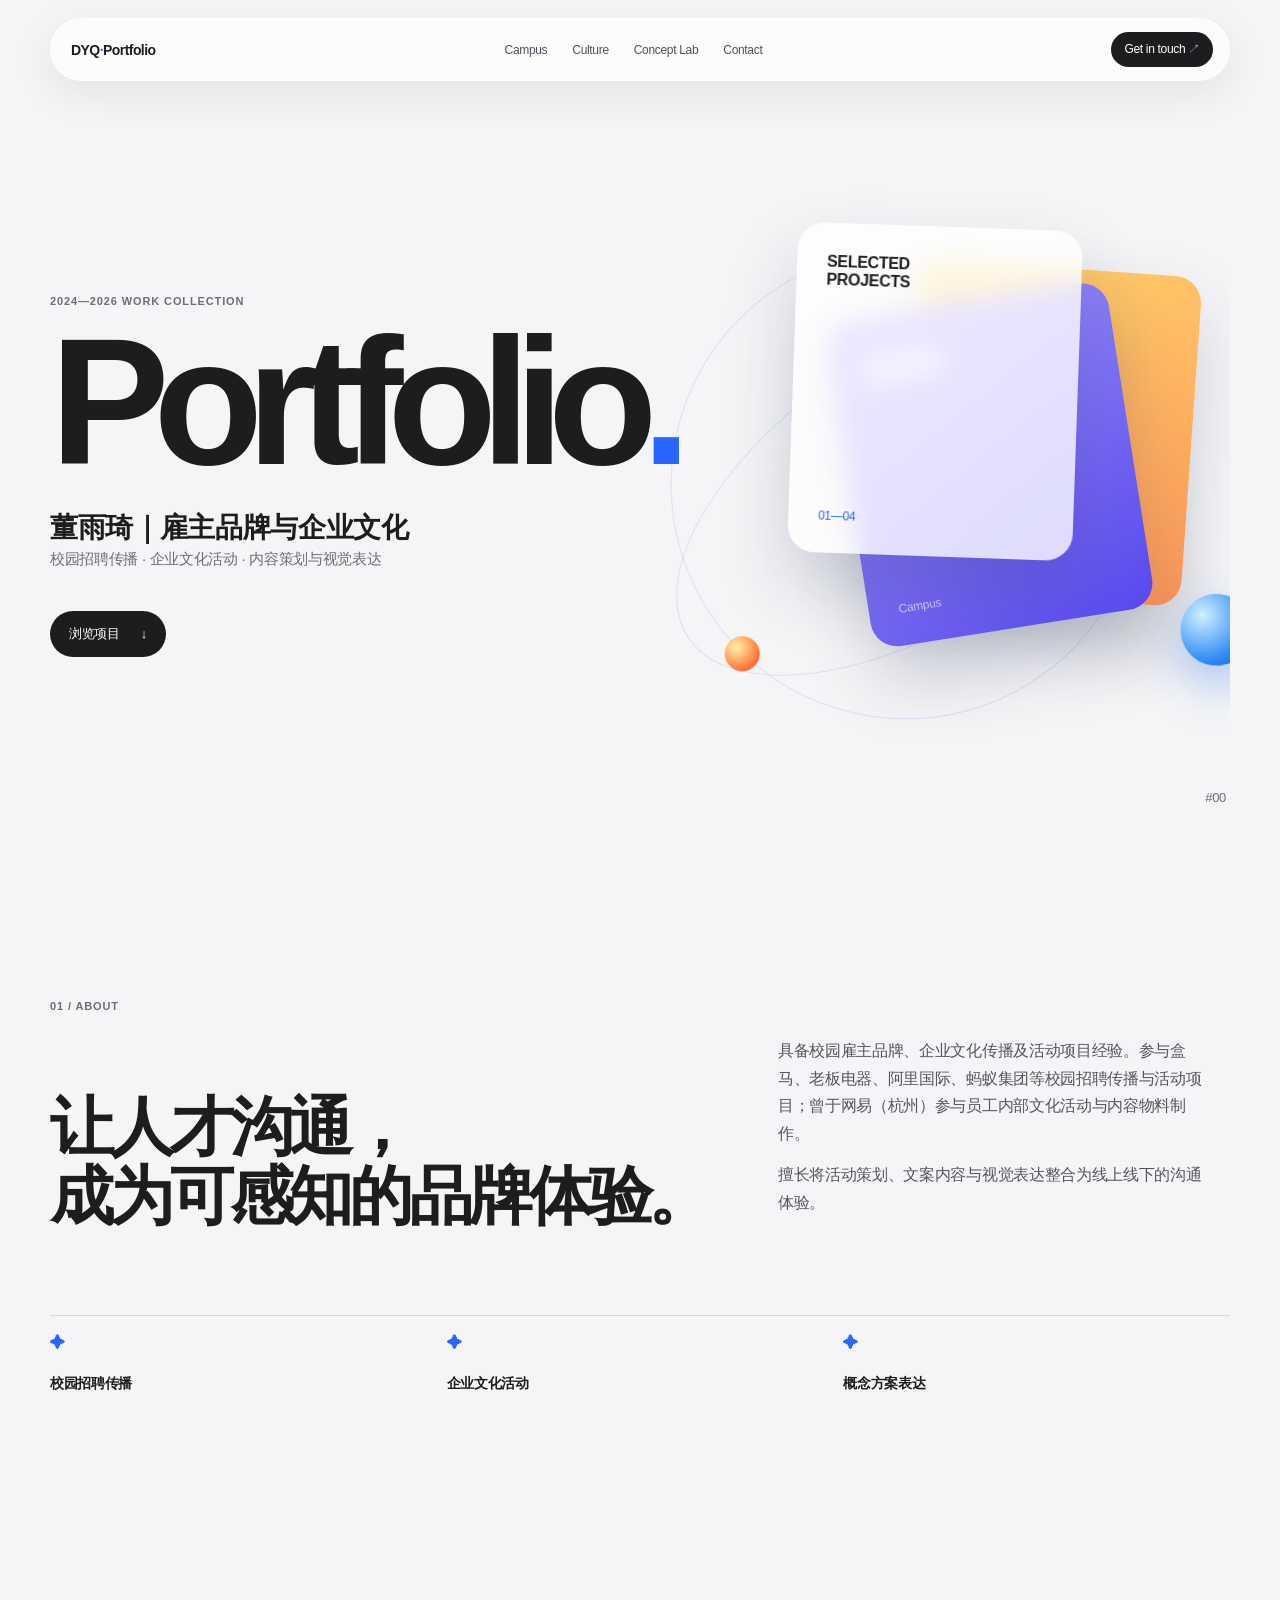
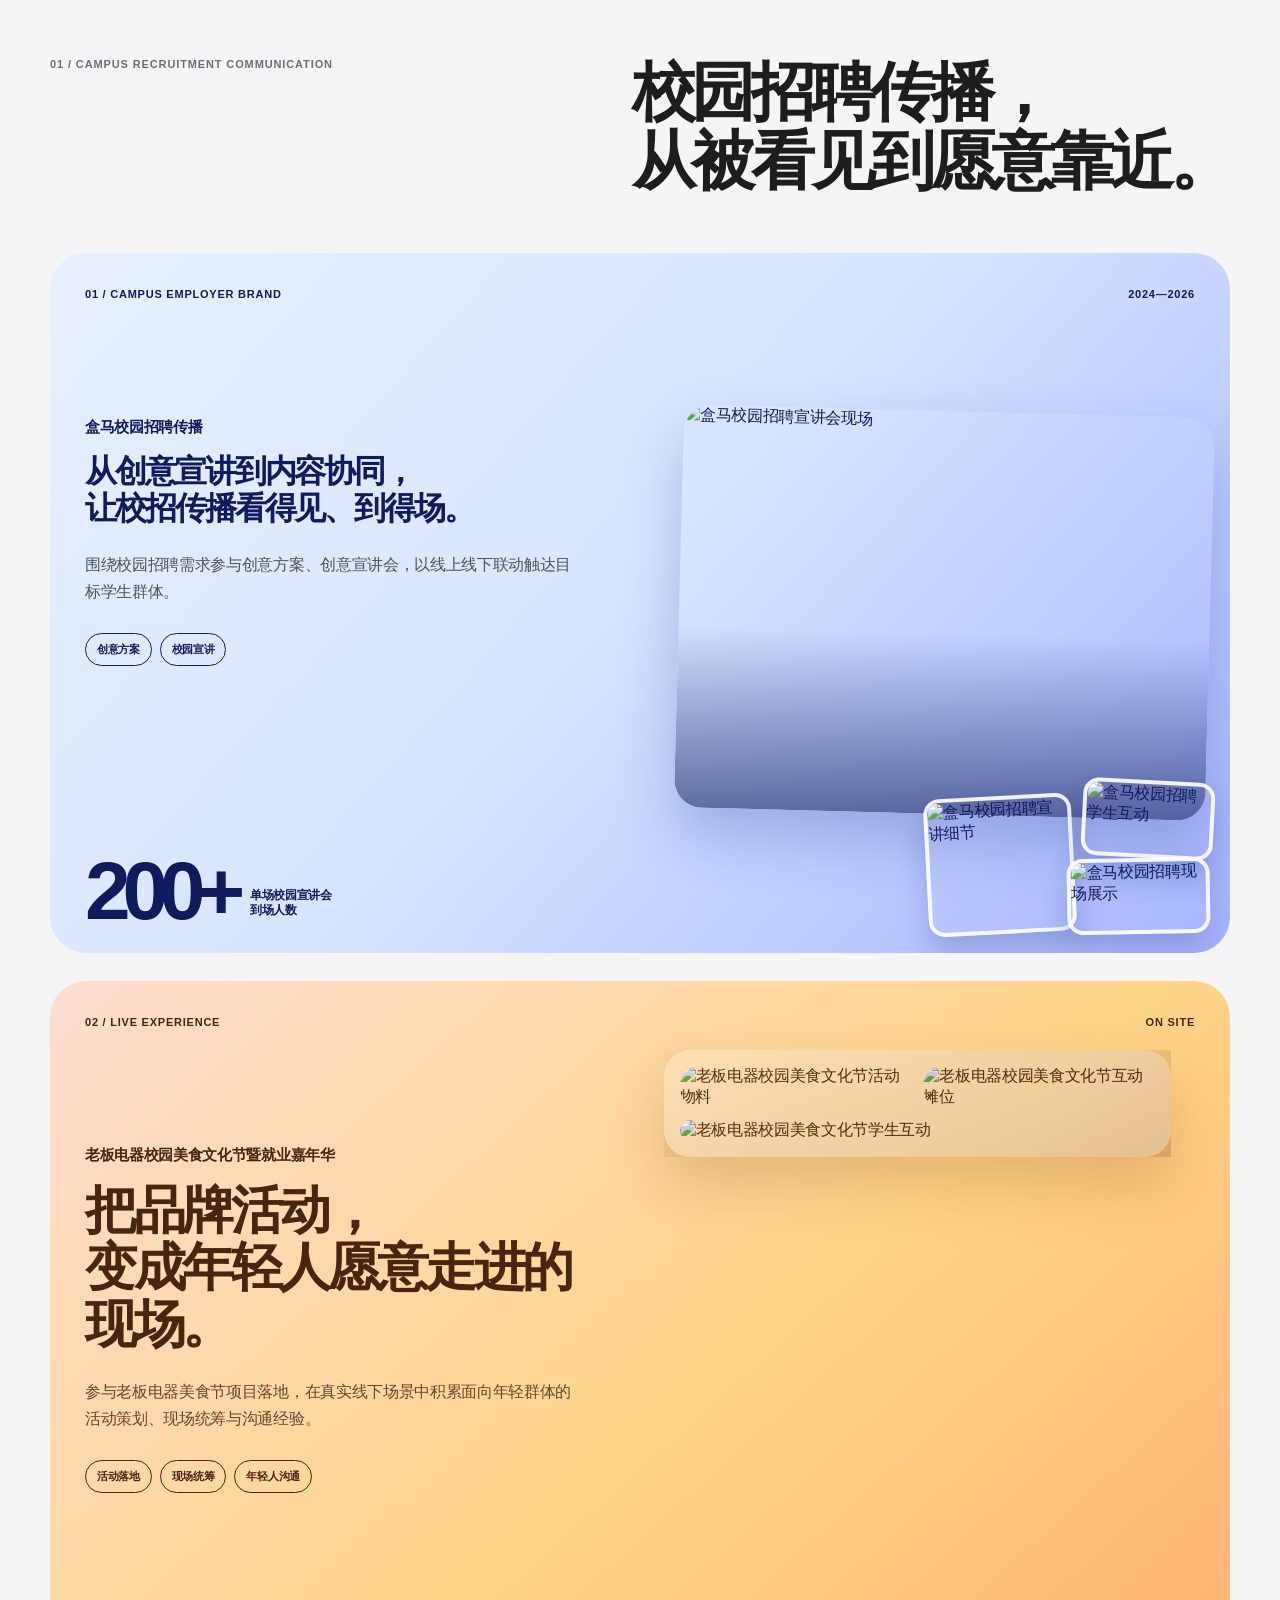
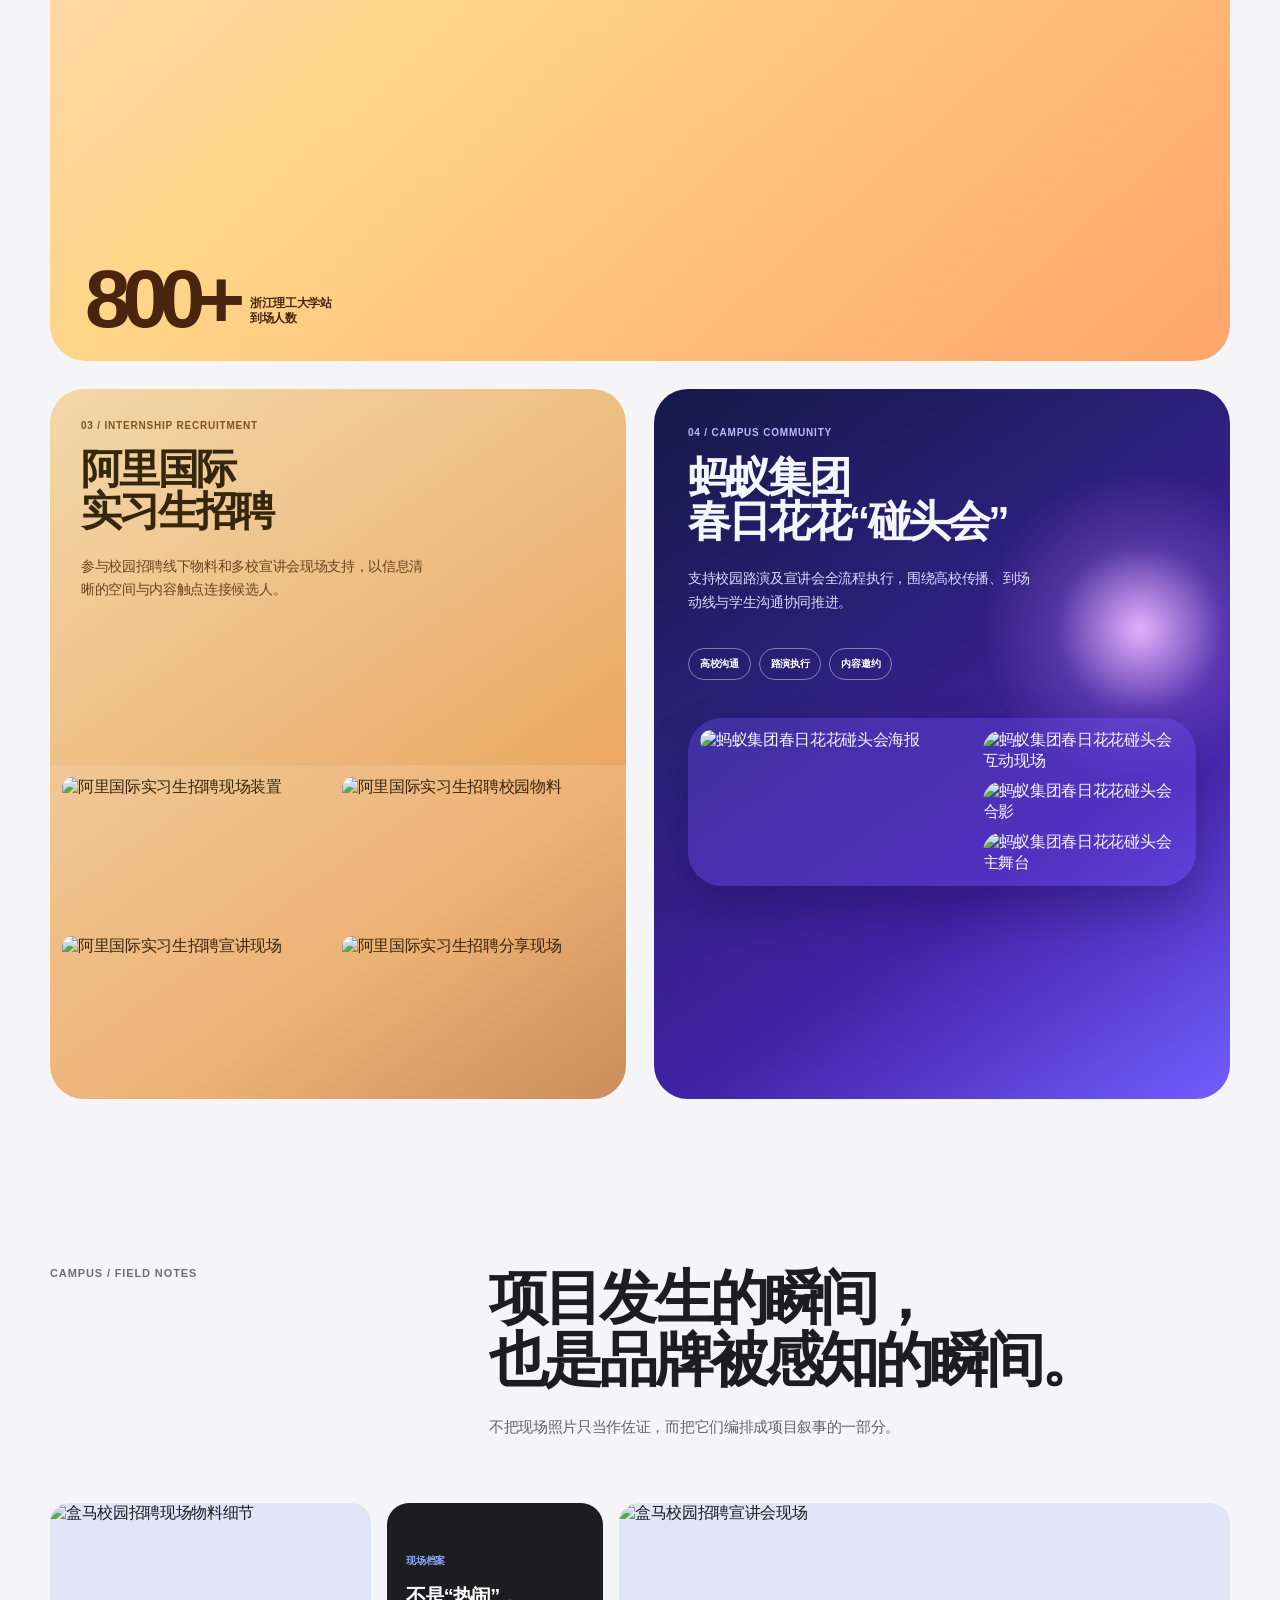
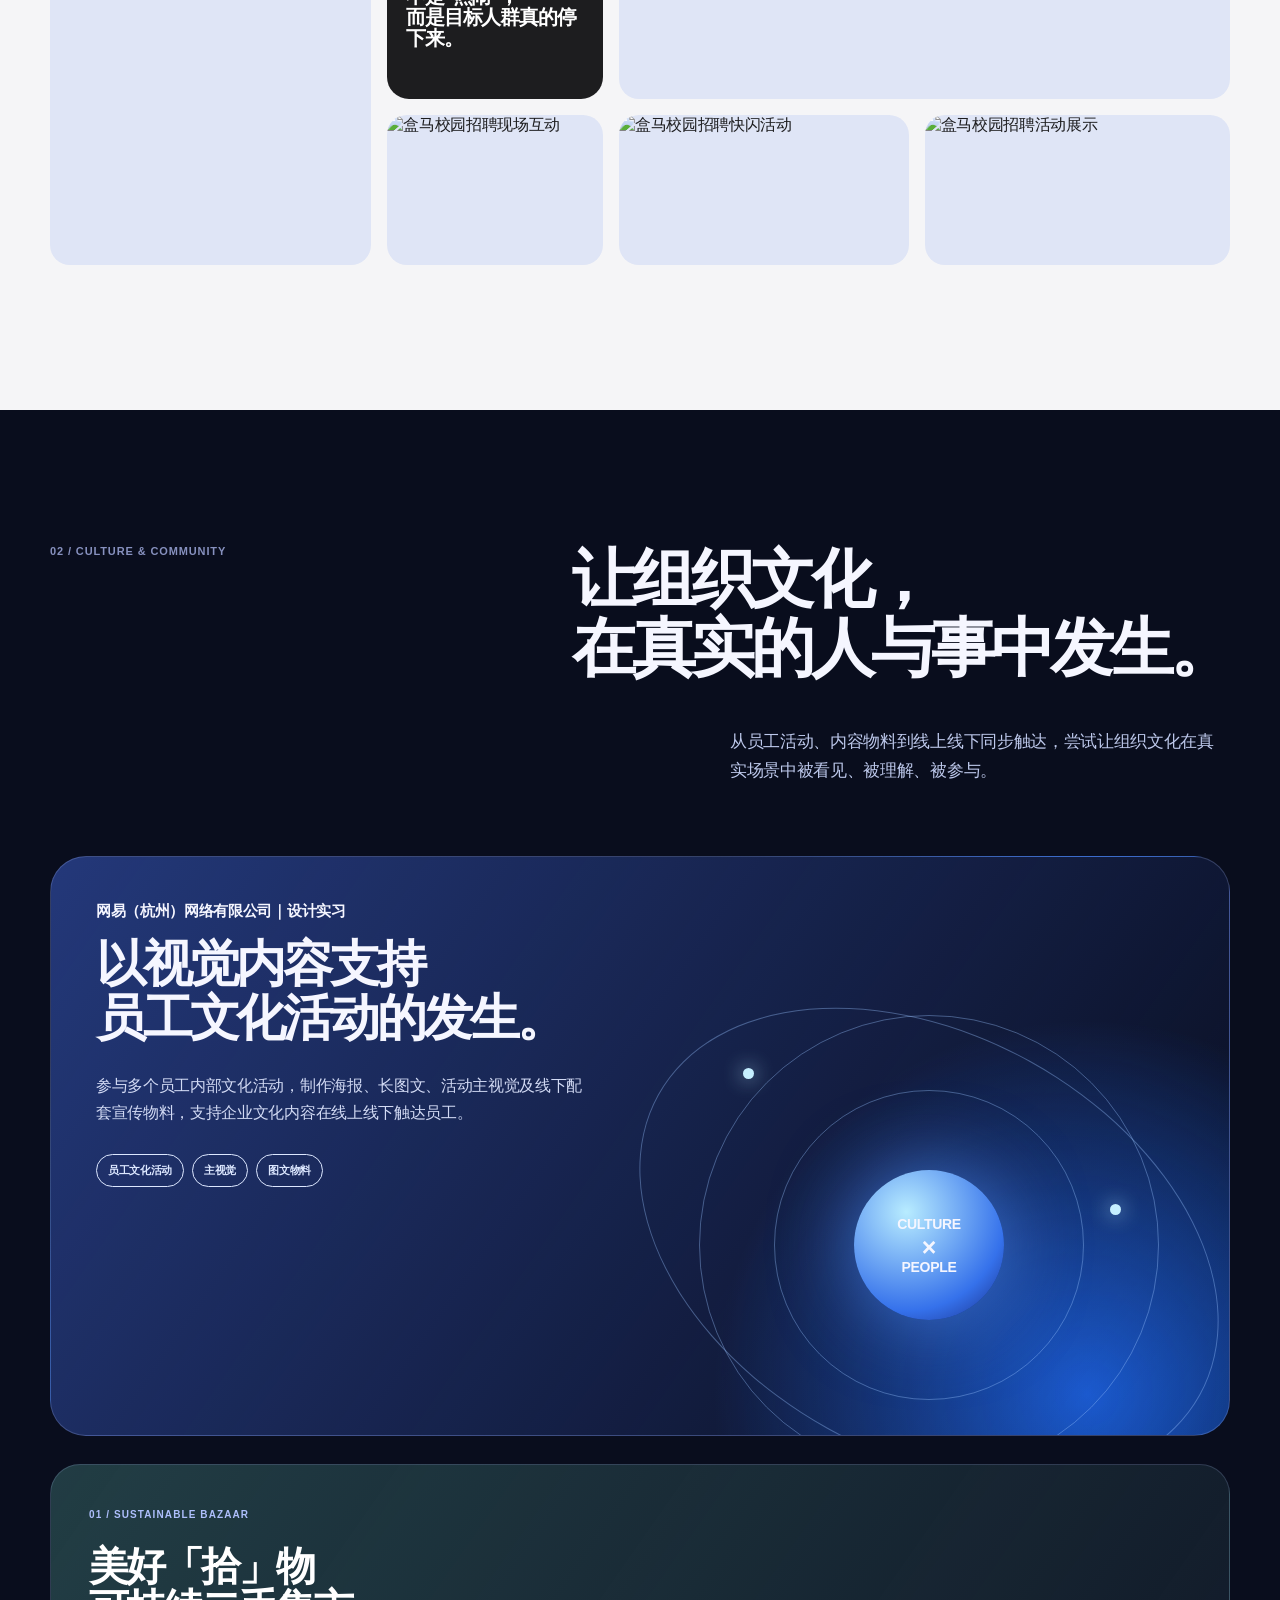
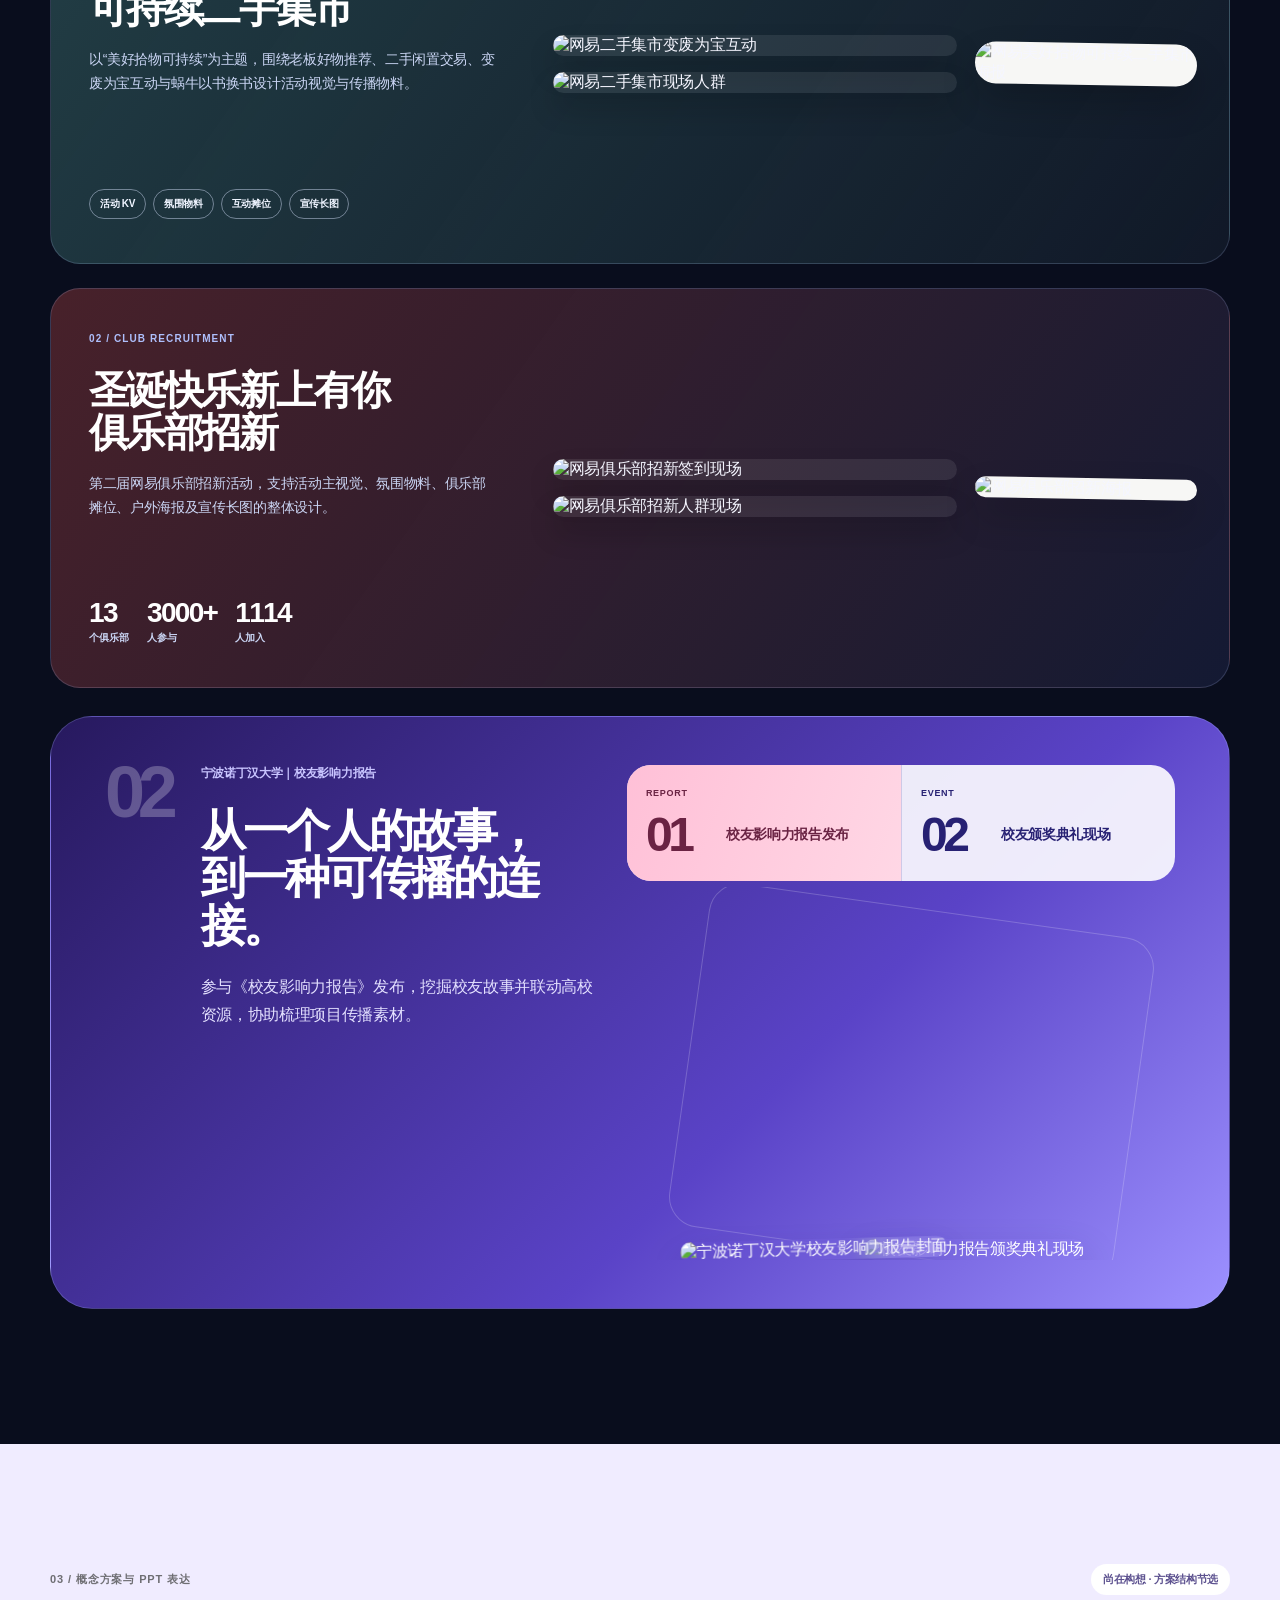
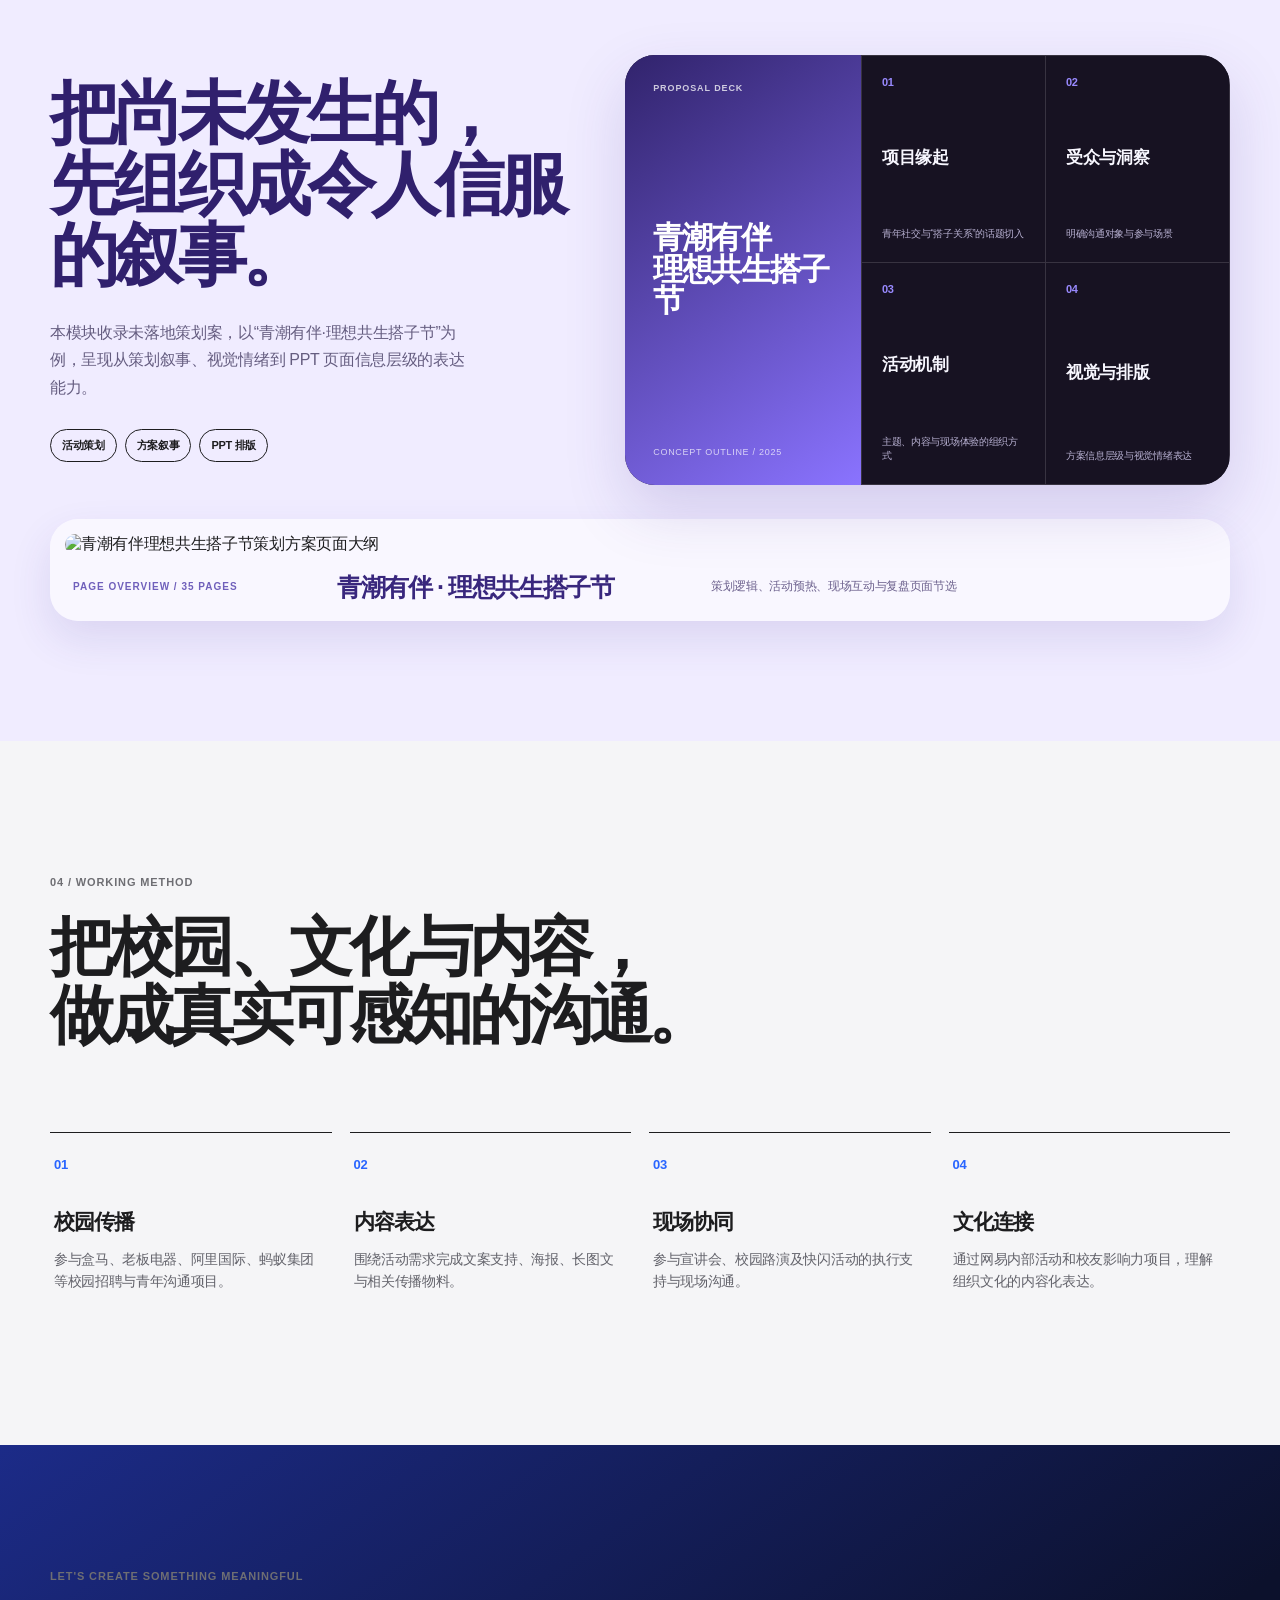
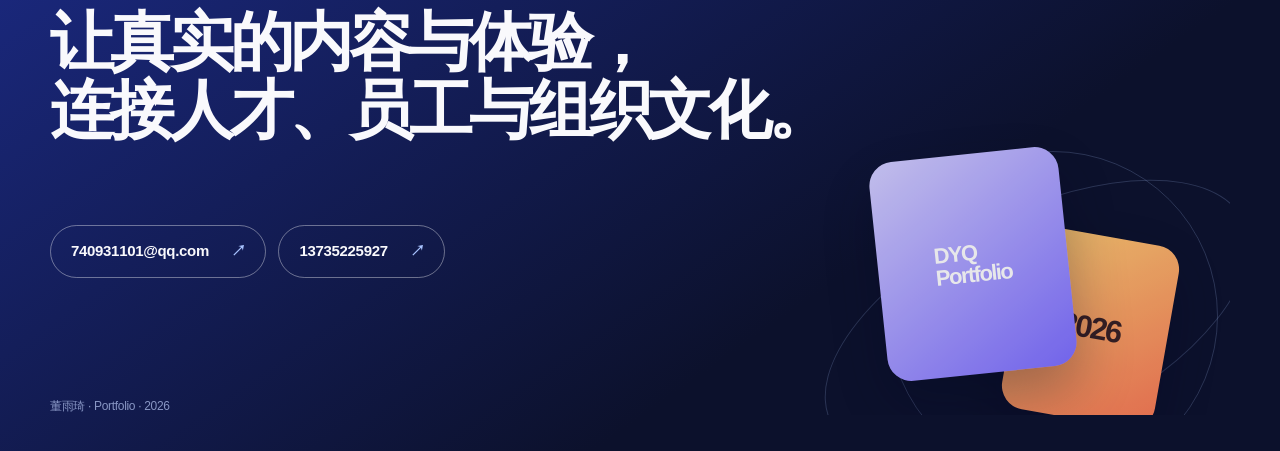
==== index.html @ 5f5255d8 "Add files via upload" ====
<!doctype html>
<html lang="zh-CN">
  <head>
    <meta charset="UTF-8" />
    <meta name="viewport" content="width=device-width, initial-scale=1.0" />
    <meta name="description" content="董雨琦｜雇主品牌与企业文化作品集" />
    <title>董雨琦｜Portfolio</title>
    <link rel="stylesheet" href="styles.css" />
  </head>
  <body>
    <header class="site-header">
      <a class="brand" href="#top" aria-label="返回首页">DYQ<span>·</span>Portfolio</a>
      <nav aria-label="主导航">
        <a href="#campus">Campus</a>
        <a href="#culture">Culture</a>
        <a href="#concept-lab">Concept Lab</a>
        <a href="#contact">Contact</a>
      </nav>
      <a class="nav-contact" href="#contact">Get in touch <span>↗</span></a>
    </header>

    <main id="top">
      <section class="hero section-shell" aria-labelledby="hero-title">
        <div class="hero-copy">
          <p class="eyebrow">2024—2026 WORK COLLECTION</p>
          <h1 id="hero-title">Portfolio<span class="period">.</span></h1>
          <p class="hero-intro">董雨琦｜雇主品牌与企业文化</p>
          <p class="hero-note">校园招聘传播 · 企业文化活动 · 内容策划与视觉表达</p>
          <a class="pill-link" href="#campus">浏览项目 <span>↓</span></a>
        </div>
        <div class="hero-object" aria-hidden="true">
          <div class="orbit orbit-one"></div>
          <div class="orbit orbit-two"></div>
          <div class="paper-card card-back">
            <span>2024</span>
            <small>Culture</small>
          </div>
          <div class="paper-card card-middle">
            <span>2025</span>
            <small>Campus</small>
          </div>
          <div class="paper-card card-front">
            <b>SELECTED<br />PROJECTS</b>
            <i>01—04</i>
          </div>
          <div class="glass-orb orb-blue"></div>
          <div class="glass-orb orb-orange"></div>
        </div>
        <span class="hero-index">#00</span>
      </section>

      <section class="intro section-shell" id="about" aria-labelledby="intro-title">
        <p class="section-number">01 / ABOUT</p>
        <div class="intro-grid">
          <h2 id="intro-title">让人才沟通，<br />成为可感知的品牌体验。</h2>
          <div class="intro-body">
            <p>具备校园雇主品牌、企业文化传播及活动项目经验。参与盒马、老板电器、阿里国际、蚂蚁集团等校园招聘传播与活动项目；曾于网易（杭州）参与员工内部文化活动与内容物料制作。</p>
            <p>擅长将活动策划、文案内容与视觉表达整合为线上线下的沟通体验。</p>
          </div>
        </div>
        <div class="capability-row" role="list" aria-label="核心能力">
          <span role="listitem">校园招聘传播</span>
          <span role="listitem">企业文化活动</span>
          <span role="listitem">概念方案表达</span>
        </div>
      </section>

      <section class="project-section section-shell" id="campus" aria-labelledby="work-title">
        <div class="section-heading">
          <p class="section-number">01 / CAMPUS RECRUITMENT COMMUNICATION</p>
          <h2 id="work-title">校园招聘传播，<br />从被看见到愿意靠近。</h2>
        </div>

        <article class="project-card project-hema">
          <div class="project-meta">
            <p>01 / CAMPUS EMPLOYER BRAND</p>
            <span>2024—2026</span>
          </div>
          <div class="project-copy">
            <p class="project-kicker">盒马校园招聘传播</p>
            <h3><span class="hema-title-line">从创意宣讲到内容协同，</span><br />让校招传播看得见、到得场。</h3>
            <p class="project-desc">围绕校园招聘需求参与创意方案、创意宣讲会，以线上线下联动触达目标学生群体。</p>
            <div class="project-tags"><span>创意方案</span><span>校园宣讲</span></div>
          </div>
          <div class="result-lockup"><strong>200+</strong><span>单场校园宣讲会<br />到场人数</span></div>
          <div class="hema-visual hema-real">
            <figure class="hema-primary-photo"><img src="assets/hema-hero.JPG" alt="盒马校园招聘宣讲会现场" /></figure>
            <div class="hema-thumb-row" aria-label="盒马校园宣讲会现场记录">
              <img src="assets/hema-detail-01.JPG" alt="盒马校园招聘宣讲细节" />
              <img src="assets/hema-detail-02.JPG" alt="盒马校园招聘学生互动" />
              <img src="assets/hema-detail-03.JPG" alt="盒马校园招聘现场展示" />
            </div>
          </div>
        </article>

        <article class="project-card project-boss">
          <div class="project-meta">
            <p>02 / LIVE EXPERIENCE</p>
            <span>ON SITE</span>
          </div>
          <div class="project-copy">
            <p class="project-kicker">老板电器校园美食文化节暨就业嘉年华</p>
            <h3>把品牌活动，<br />变成年轻人愿意走进的现场。</h3>
            <p class="project-desc">参与老板电器美食节项目落地，在真实线下场景中积累面向年轻群体的活动策划、现场统筹与沟通经验。</p>
            <div class="project-tags"><span>活动落地</span><span>现场统筹</span><span>年轻人沟通</span></div>
          </div>
          <div class="result-lockup"><strong>800+</strong><span>浙江理工大学站<br />到场人数</span></div>
          <div class="boss-visual boss-real">
            <div class="boss-photo-grid" aria-label="老板电器美食节项目资料">
                <img src="assets/robam-03.jpg" alt="老板电器校园美食文化节活动物料" /><img src="assets/robam-02.jpg" alt="老板电器校园美食文化节互动摊位" /><img src="assets/robam-04.jpg" alt="老板电器校园美食文化节学生互动" />
            </div>
            <span>活动现场图集</span>
          </div>
        </article>

        <div class="recruitment-grid" aria-label="更多校园招聘项目">
          <article class="recruit-card recruit-ali">
            <div class="recruit-card-top"><span>03 / INTERNSHIP RECRUITMENT</span><b>阿里国际<br />实习生招聘</b></div>
            <p>参与校园招聘线下物料和多校宣讲会现场支持，以信息清晰的空间与内容触点连接候选人。</p>
            <div class="recruit-gallery gallery-four" aria-label="阿里国际实习生招聘现场图集">
              <img src="assets/alibaba-01.jpg" alt="阿里国际实习生招聘现场装置" /><img src="assets/alibaba-02.jpg" alt="阿里国际实习生招聘校园物料" /><img src="assets/alibaba-03.jpg" alt="阿里国际实习生招聘宣讲现场" /><img src="assets/alibaba-04.jpg" alt="阿里国际实习生招聘分享现场" />
            </div>
          </article>
          <article class="recruit-card recruit-ant">
            <div class="ant-glow"></div>
            <div class="recruit-card-top"><span>04 / CAMPUS COMMUNITY</span><b>蚂蚁集团<br />春日花花“碰头会”</b></div>
            <p>支持校园路演及宣讲会全流程执行，围绕高校传播、到场动线与学生沟通协同推进。</p>
            <div class="ant-pills"><span>高校沟通</span><span>路演执行</span><span>内容邀约</span></div>
            <div class="recruit-gallery gallery-ant" aria-label="蚂蚁集团春日花花碰头会现场图集">
              <figure class="ant-poster"><img src="assets/ant-01.jpg" alt="蚂蚁集团春日花花碰头会海报" /></figure>
              <div class="ant-scenes"><img src="assets/ant-04.jpg" alt="蚂蚁集团春日花花碰头会互动现场" /><img src="assets/ant-03.jpg" alt="蚂蚁集团春日花花碰头会合影" /><img src="assets/ant-02.jpg" alt="蚂蚁集团春日花花碰头会主舞台" /></div>
            </div>
          </article>
        </div>
      </section>

      <section class="field-notes section-shell" aria-labelledby="field-notes-title">
        <div class="field-notes-head">
          <p class="section-number">CAMPUS / FIELD NOTES</p>
          <div><h2 id="field-notes-title">项目发生的瞬间，<br />也是品牌被感知的瞬间。</h2><p>不把现场照片只当作佐证，而把它们编排成项目叙事的一部分。</p></div>
        </div>
        <div class="field-notes-grid">
          <figure class="note-photo note-photo-tall"><img src="assets/hema-note-02.jpg" alt="盒马校园招聘现场物料细节" /></figure>
          <div class="note-copy-block"><span>现场档案</span><b>不是“热闹”，<br />而是目标人群真的停下来。</b></div>
          <figure class="note-photo note-photo-wide"><img src="assets/hema-note-01.jpg" alt="盒马校园招聘宣讲会现场" /></figure>
          <figure class="note-photo note-photo-entry"><img src="assets/hema-note-03.jpg" alt="盒马校园招聘现场互动" /></figure>
          <figure class="note-photo note-photo-role"><img src="assets/hema-note-04.jpg" alt="盒马校园招聘快闪活动" /></figure>
          <figure class="note-photo note-photo-talk"><img src="assets/hema-detail-03.JPG" alt="盒马校园招聘活动展示" /></figure>
        </div>
      </section>

      <section class="culture-section" id="culture" aria-labelledby="culture-title">
        <div class="section-shell culture-wrap">
          <div class="section-heading">
            <p class="section-number">02 / CULTURE &amp; COMMUNITY</p>
            <h2 id="culture-title">让组织文化，<br />在真实的人与事中发生。</h2>
          </div>
          <div class="culture-statement">
            <p>从员工活动、内容物料到线上线下同步触达，尝试让组织文化在真实场景中被看见、被理解、被参与。</p>
          </div>
          <article class="culture-card">
            <div class="culture-card-copy">
              <p class="project-kicker">网易（杭州）网络有限公司｜设计实习</p>
              <h3>以视觉内容支持<br />员工文化活动的发生。</h3>
              <p>参与多个员工内部文化活动，制作海报、长图文、活动主视觉及线下配套宣传物料，支持企业文化内容在线上线下触达员工。</p>
              <div class="project-tags light-tags"><span>员工文化活动</span><span>主视觉</span><span>图文物料</span></div>
            </div>
            <div class="culture-orbit" aria-hidden="true">
              <div class="orbit-line line-1"></div><div class="orbit-line line-2"></div><div class="orbit-line line-3"></div>
              <span class="culture-dot dot-1"></span><span class="culture-dot dot-2"></span><span class="culture-dot dot-3"></span>
              <div class="culture-centre">CULTURE<br /><em>×</em> PEOPLE</div>
            </div>
          </article>
          <div class="netease-case-grid" aria-label="网易内部文化活动项目展示">
            <article class="netease-case netease-bazaar">
              <div class="netease-case-copy"><span>01 / SUSTAINABLE BAZAAR</span><h3>美好「拾」物<br />可持续二手集市</h3><p>以“美好拾物可持续”为主题，围绕老板好物推荐、二手闲置交易、变废为宝互动与蜗牛以书换书设计活动视觉与传播物料。</p><div class="case-tags"><i>活动 KV</i><i>氛围物料</i><i>互动摊位</i><i>宣传长图</i></div></div>
              <div class="netease-case-visual"><figure class="case-poster"><img src="assets/netease-bazaar-poster.jpg" alt="网易美好拾物可持续二手集市海报" /></figure><div class="case-scenes"><img src="assets/netease-bazaar-workshop.jpg" alt="网易二手集市变废为宝互动" /><img src="assets/netease-bazaar-crowd.jpg" alt="网易二手集市现场人群" /></div></div>
            </article>
            <article class="netease-case netease-club">
              <div class="netease-case-copy"><span>02 / CLUB RECRUITMENT</span><h3>圣诞快乐新上有你<br />俱乐部招新</h3><p>第二届网易俱乐部招新活动，支持活动主视觉、氛围物料、俱乐部摊位、户外海报及宣传长图的整体设计。</p><div class="case-stat-row"><b>13<em>个俱乐部</em></b><b>3000+<em>人参与</em></b><b>1114<em>人加入</em></b></div></div>
              <div class="netease-case-visual"><figure class="case-poster"><img src="assets/netease-club-poster.jpg" alt="网易俱乐部招新海报" /></figure><div class="case-scenes"><img src="assets/netease-club-onsite-close.jpg" alt="网易俱乐部招新签到现场" /><img src="assets/netease-club-onsite-wide.jpg" alt="网易俱乐部招新人群现场" /></div></div>
            </article>
          </div>
          <article class="alumni-feature">
            <div class="alumni-index">02</div>
            <div class="alumni-copy"><p>宁波诺丁汉大学｜校友影响力报告</p><h3>从一个人的故事，<br />到一种可传播的连接。</h3><span>参与《校友影响力报告》发布，挖掘校友故事并联动高校资源，协助梳理项目传播素材。</span></div>
            <div class="alumni-assets">
              <div class="alumni-markers" aria-label="项目内容"><span><i>REPORT</i><b>01</b><em>校友影响力报告发布</em></span><span><i>EVENT</i><b>02</b><em>校友颁奖典礼现场</em></span></div>
              <div class="alumni-visual-pair"><figure class="alumni-slot alumni-report-slot"><img src="assets/alumni-report-cover.jpg" alt="宁波诺丁汉大学校友影响力报告封面" /></figure><figure class="alumni-slot alumni-ceremony-slot"><img src="assets/alumni-ceremony.jpg" alt="校友影响力报告颁奖典礼现场" /></figure></div>
            </div>
          </article>
        </div>
      </section>

      <section class="concept-section" id="concept-lab" aria-labelledby="concept-title">
        <div class="section-shell concept-wrap">
          <div class="concept-heading"><p class="section-number">03 / 概念方案与 PPT 表达</p><span>尚在构想 · 方案结构节选</span></div>
          <div class="concept-main">
            <div><h2 id="concept-title">把尚未发生的，<br />先组织成令人信服的叙事。</h2><p>本模块收录未落地策划案，以“青潮有伴·理想共生搭子节”为例，呈现从策划叙事、视觉情绪到 PPT 页面信息层级的表达能力。</p><div class="project-tags"><span>活动策划</span><span>方案叙事</span><span>PPT 排版</span></div></div>
            <div class="deck-outline" aria-label="青潮有伴 PPT 方案大纲"><div class="deck-cover"><span>PROPOSAL DECK</span><b>青潮有伴<br />理想共生搭子节</b><em>CONCEPT OUTLINE / 2025</em></div><ol><li><span>01</span><b>项目缘起</b><small>青年社交与“搭子关系”的话题切入</small></li><li><span>02</span><b>受众与洞察</b><small>明确沟通对象与参与场景</small></li><li><span>03</span><b>活动机制</b><small>主题、内容与现场体验的组织方式</small></li><li><span>04</span><b>视觉与排版</b><small>方案信息层级与视觉情绪表达</small></li></ol></div>
          </div>
          <figure class="concept-overview" aria-label="青潮有伴方案 PPT 页面大纲"><img src="assets/qingchao-deck-overview.jpg" alt="青潮有伴理想共生搭子节策划方案页面大纲" /><figcaption><span>PAGE OVERVIEW / 35 PAGES</span><b>青潮有伴 · 理想共生搭子节</b><em>策划逻辑、活动预热、现场互动与复盘页面节选</em></figcaption></figure>
        </div>
      </section>

      <section class="approach section-shell" aria-labelledby="approach-title">
        <p class="section-number">04 / WORKING METHOD</p>
        <h2 id="approach-title">把校园、文化与内容，<br />做成真实可感知的沟通。</h2>
        <div class="approach-grid">
          <div><b>01</b><h3>校园传播</h3><p>参与盒马、老板电器、阿里国际、蚂蚁集团等校园招聘与青年沟通项目。</p></div>
          <div><b>02</b><h3>内容表达</h3><p>围绕活动需求完成文案支持、海报、长图文与相关传播物料。</p></div>
          <div><b>03</b><h3>现场协同</h3><p>参与宣讲会、校园路演及快闪活动的执行支持与现场沟通。</p></div>
          <div><b>04</b><h3>文化连接</h3><p>通过网易内部活动和校友影响力项目，理解组织文化的内容化表达。</p></div>
        </div>
      </section>

      <section class="closing" id="contact">
        <div class="section-shell closing-wrap">
          <div class="closing-object" aria-hidden="true"><span class="closing-orbit orbit-a"></span><span class="closing-orbit orbit-b"></span><span class="closing-card closing-card-back">2026</span><span class="closing-card closing-card-front">DYQ<br />Portfolio</span></div>
          <p class="eyebrow">LET'S CREATE SOMETHING MEANINGFUL</p>
          <h2>让真实的内容与体验，<br />连接人才、员工与组织文化。</h2>
          <div class="contact-row">
            <a href="mailto:740931101@qq.com">740931101@qq.com <span>↗</span></a>
            <a href="tel:13735225927">13735225927 <span>↗</span></a>
          </div>
          <p class="footer-mark">董雨琦 · Portfolio · 2026</p>
        </div>
      </section>
    </main>
  </body>
</html>
---- styles.css ----
:root {
  --ink: #1d1d1f;
  --subtle: #6e6e73;
  --paper: #fbfbfd;
  --line: rgba(29, 29, 31, .12);
  --blue: #2965ff;
  --violet: #7b61ff;
  --navy: #090d1d;
  --warm: #ff6c3c;
  --page: #f5f5f7;
}

* { box-sizing: border-box; }
html { scroll-behavior: smooth; }
body { margin: 0; background: var(--page); color: var(--ink); font-family: -apple-system, BlinkMacSystemFont, "SF Pro Display", "PingFang SC", "Microsoft YaHei", sans-serif; letter-spacing: -.02em; }
a { color: inherit; text-decoration: none; }
.site-header { position: fixed; z-index: 10; top: 18px; left: 50%; transform: translateX(-50%); width: min(1180px, calc(100% - 36px)); display: flex; align-items: center; justify-content: space-between; padding: 13px 16px 13px 20px; border: 1px solid rgba(255,255,255,.64); border-radius: 999px; background: rgba(255,255,255,.64); box-shadow: 0 12px 40px rgba(24,24,35,.08); backdrop-filter: blur(18px); }
.brand { font-size: 14px; font-weight: 700; letter-spacing: -.04em; }.brand span { color: var(--blue); }
nav { display: flex; gap: 25px; color: #50505a; font-size: 12px; } nav a:hover { color: var(--ink); }
.nav-contact { padding: 9px 13px; border-radius: 999px; background: var(--ink); color: #fff; font-size: 12px; }.nav-contact span { color: #9cb9ff; }
.section-shell { width: min(1180px, calc(100% - 72px)); margin: 0 auto; }
.hero { min-height: 860px; position: relative; display: flex; align-items: center; overflow: hidden; }
.hero-copy { position: relative; z-index: 2; margin-top: 92px; }.eyebrow, .section-number { margin: 0; color: var(--subtle); font-size: 11px; font-weight: 700; letter-spacing: .08em; }
.hero h1 { margin: 18px 0 0; font-size: clamp(88px, 14vw, 198px); font-weight: 600; letter-spacing: -.09em; line-height: .87; }.period { color: var(--blue); }
.hero-intro { margin: 28px 0 3px; font-size: clamp(22px, 2.2vw, 32px); font-weight: 600; }.hero-note { margin: 0; color: var(--subtle); font-size: 15px; }
.pill-link { display: inline-flex; gap: 21px; align-items: center; margin-top: 42px; padding: 14px 19px; border-radius: 99px; background: var(--ink); color: #fff; font-size: 13px; transition: transform .25s ease, background .25s ease; }.pill-link:hover { transform: translateY(-3px); background: var(--blue); }
.hero-index { position: absolute; right: 4px; bottom: 55px; color: var(--subtle); font-size: 13px; }
.hero-object { position: absolute; width: 570px; height: 500px; right: -10px; top: 225px; transform: rotate(-5deg); }.paper-card { position: absolute; width: 285px; height: 330px; padding: 30px; border-radius: 27px; box-shadow: 0 35px 70px rgba(32, 41, 80, .19); display: flex; flex-direction: column; justify-content: space-between; }.paper-card span { font-size: 41px; font-weight: 700; letter-spacing: -.07em; }.paper-card small { font-size: 12px; color: rgba(20,20,28,.5); }.card-back { right: 45px; top: 51px; background: linear-gradient(150deg,#ffd76b,#ff985a); transform: rotate(9deg); }.card-middle { right: 107px; top: 78px; background: linear-gradient(150deg,#a49aff,#5748ee); color: #fff; transform: rotate(-4deg); }.card-middle small { color: rgba(255,255,255,.65); }.card-front { right: 155px; top: 0; background: rgba(255,255,255,.78); transform: rotate(7deg); backdrop-filter: blur(12px); }.card-front b { font-size: 16px; line-height: 1.1; }.card-front i { color: var(--blue); font-style: normal; font-size: 12px; }.orbit { position: absolute; border: 1px solid rgba(42,77,220,.12); border-radius: 50%; }.orbit-one { width: 470px; height: 470px; left: 0; top: 20px; }.orbit-two { width: 590px; height: 280px; left: -30px; top: 110px; transform: rotate(-28deg); }.glass-orb { position: absolute; border-radius: 50%; filter: blur(.2px); }.orb-blue { width: 72px; height: 72px; right: 2px; bottom: 37px; background: radial-gradient(circle at 32% 28%,#d1f0ff,#3792f6 60%,#1b4bcb); box-shadow: 0 20px 45px rgba(25,104,222,.35); }.orb-orange { width: 35px; height: 35px; left: 40px; bottom: 73px; background: radial-gradient(circle at 35% 30%,#fff4aa,#ff7b3e 65%,#d34b22); }
.intro { padding: 140px 0 135px; }.intro-grid { display: grid; grid-template-columns: 1.2fr .8fr; gap: 50px; align-items: end; margin-top: 25px; }.intro h2,.section-heading h2,.story-section h2,.approach h2,.closing h2 { margin: 0; font-size: clamp(40px, 5vw, 70px); line-height: 1.07; letter-spacing: -.065em; font-weight: 600; }.intro-body { max-width: 425px; font-size: 16px; line-height: 1.72; color: #55555e; }.intro-body p { margin: 0 0 14px; }.capability-row { display: grid; grid-template-columns: repeat(3,1fr); gap: 10px; margin-top: 85px; border-top: 1px solid var(--line); }.capability-row span { padding-top: 18px; font-size: 14px; font-weight: 600; }.capability-row span::before { content: "✦"; display: block; margin-bottom: 24px; color: var(--blue); font-size: 15px; }
.project-section { padding: 130px 0; }.section-heading { display: flex; align-items: end; justify-content: space-between; margin-bottom: 58px; }.section-heading .section-number { align-self: flex-start; }.project-card { position: relative; min-height: 700px; overflow: hidden; margin-bottom: 28px; border-radius: 36px; padding: 35px; }.project-meta { display: flex; justify-content: space-between; position: relative; z-index: 2; font-size: 11px; font-weight: 700; letter-spacing: .07em; }.project-meta p { margin: 0; }.project-copy { position: relative; z-index: 2; width: min(660px, 62%); margin-top: 118px; }.project-kicker { margin: 0 0 16px; font-size: 15px; font-weight: 700; }.project-card h3,.culture-card h3 { margin: 0; font-size: clamp(37px,4.1vw,61px); line-height: 1.09; letter-spacing: -.065em; font-weight: 600; }.project-desc { max-width: 500px; margin: 25px 0 0; color: #50515b; font-size: 16px; line-height: 1.7; }.project-tags { position: relative; z-index: 3; display: flex; flex-wrap: wrap; gap: 8px; margin-top: 28px; }.project-tags span { padding: 8px 11px; border: 1px solid currentColor; border-radius: 50px; font-size: 11px; font-weight: 600; }.result-lockup { position: absolute; z-index: 3; left: 35px; bottom: 32px; display: flex; align-items: end; gap: 13px; }.result-lockup strong { font-size: 82px; letter-spacing: -.1em; line-height: .75; }.result-lockup span { margin-bottom: 2px; font-size: 12px; line-height: 1.3; font-weight: 600; }
.project-hema { color: #0e1c5e; background: linear-gradient(132deg,#e8f0ff 0%,#d8e5ff 48%,#a7b5ff 100%); }.hema-visual { position: absolute; right: -10px; bottom: -40px; width: 53%; height: 89%; }.hema-screen { position: absolute; display: flex; flex-direction: column; justify-content: space-between; box-shadow: 0 34px 55px rgba(32,54,160,.22); }.screen-a { width: 250px; height: 370px; right: 110px; top: 86px; padding: 25px; border-radius: 26px; background: linear-gradient(160deg,#1839ce,#7797ff); color:#fff; transform: rotate(9deg); }.screen-a span { font-size: 13px; opacity:.7; }.screen-a b { font-size: 40px; letter-spacing:-.07em; line-height:.9; }.screen-b { width: 205px; height: 265px; right: -13px; top: 290px; padding: 21px; border-radius: 22px; background:#fff; color:#2f56ec; font-weight:700; font-size:25px; line-height:.95; transform:rotate(-11deg); }.hema-pulse { position:absolute; width:520px; height:520px; right:-20px; top:55px; border-radius:50%; border: 50px solid rgba(255,255,255,.22); box-shadow: 0 0 0 46px rgba(255,255,255,.13),0 0 0 90px rgba(255,255,255,.09); }
.hema-real { right: 18px; bottom: 25px; width: 49%; height: 82%; }.hema-primary-photo { position:absolute; right:16px; top:43px; width:83%; height:71%; overflow:hidden; margin:0; border-radius:28px; box-shadow:0 28px 58px rgba(20,42,135,.23); transform:rotate(4deg); }.hema-primary-photo::after{content:"";position:absolute;inset:0;background:linear-gradient(180deg,transparent 55%,rgba(7,20,82,.54));}.hema-primary-photo img{width:100%;height:100%;object-fit:cover;display:block}.hema-caption{position:absolute;z-index:2;right:44px;bottom:96px;color:#fff;font-size:12px;font-weight:600;transform:rotate(4deg)}.hema-thumb-row{position:absolute;z-index:3;left:-28px;bottom:4px;display:flex;gap:8px}.hema-thumb-row img{width:104px;height:84px;object-fit:cover;border:4px solid rgba(255,255,255,.88);border-radius:14px;box-shadow:0 13px 23px rgba(23,49,122,.18)}.hema-thumb-row img:nth-child(2){transform:translateY(-28px)}.hema-thumb-row img:nth-child(3){transform:translateY(-4px)}
.project-boss { color: #49240e; background: linear-gradient(138deg,#ffddd0 0%,#ffd588 49%,#ffa56b 100%); }.project-boss .project-desc { color:#684631; }.boss-visual { position:absolute; right:0; top:0; width:50%; height:100%; overflow:hidden; }.plate { position:absolute; border-radius:50%; box-shadow: inset 0 0 0 27px rgba(255,255,255,.24), 0 30px 55px rgba(155,64,13,.17); }.plate-one { width:390px; height:390px; right:-75px; bottom:-92px; background: radial-gradient(circle,#fff1cb 0 23%,#faaf48 24% 30%,#dc663a 31% 48%,#fcba6c 49%); }.plate-two { width:255px; height:255px; right:257px; bottom:34px; background: radial-gradient(circle,#fff9e6 0 22%,#ffd0a8 23% 36%,#ed8057 37% 48%,#f9b25b 49%); }.food-card { position:absolute; right:120px; top:76px; display:flex; align-items:center; justify-content:center; width:220px; height:285px; border-radius:30px; background:rgba(255,255,255,.48); color:#b04a2d; box-shadow:0 30px 55px rgba(135,71,19,.14); font-size:26px; font-weight:700; line-height:.95; transform:rotate(9deg); backdrop-filter:blur(10px); }.sun-disc { position:absolute; width:78px; height:78px; border-radius:50%; top:65px; right:73px; background:#ff663b; box-shadow:0 10px 30px rgba(255,98,43,.38); }
.boss-real{right:25px;top:74px;width:44%;height:75%;border-radius:26px;box-shadow:0 28px 58px rgba(131,67,23,.22);transform:rotate(-3deg)}.boss-real::after{content:"";position:absolute;inset:0;background:linear-gradient(160deg,rgba(255,167,68,.1),rgba(98,25,0,.16))}.boss-real img{width:100%;height:100%;display:block;object-fit:cover}.boss-real span{position:absolute;z-index:2;right:18px;bottom:17px;padding:8px 11px;border-radius:999px;background:rgba(73,36,14,.8);color:#fff;font-size:10px;font-weight:700}
.recruitment-grid{display:grid;grid-template-columns:1fr 1fr;gap:28px}.recruit-card{position:relative;min-height:570px;overflow:hidden;padding:31px;border-radius:34px}.recruit-card-top{position:relative;z-index:2}.recruit-card-top span{display:block;font-size:10px;font-weight:700;letter-spacing:.08em}.recruit-card-top b{display:block;margin-top:18px;font-size:clamp(34px,3.2vw,49px);line-height:1.02;letter-spacing:-.065em}.recruit-card>p{position:relative;z-index:2;max-width:345px;margin:22px 0 0;font-size:14px;line-height:1.65}.recruit-card figure{position:absolute;right:0;bottom:0;left:0;height:48%;margin:0;overflow:hidden}.recruit-card figure::after{content:"";position:absolute;inset:0;background:linear-gradient(180deg,transparent 48%,rgba(8,11,28,.58))}.recruit-card figure img{width:100%;height:100%;object-fit:cover;display:block}.recruit-card figcaption{position:absolute;z-index:1;left:20px;bottom:17px;color:#fff;font-size:10px;font-weight:700}.recruit-ali{color:#37260e;background:linear-gradient(145deg,#f2d8a9,#eaa660 72%,#c47e43)}.recruit-ali .recruit-card-top span{color:#7e531f}.recruit-ali>p{color:#68451f}.recruit-ant{color:#f5f5ff;background:linear-gradient(145deg,#141a47,#4123a6 66%,#735dff)}.recruit-ant .recruit-card-top span{color:#bfb8ff}.recruit-ant>p{color:#ddd9ff}.recruit-ant figure{height:45%;left:19%;right:19%;bottom:18px;border-radius:22px;box-shadow:0 22px 45px rgba(4,5,37,.38)}.ant-glow{position:absolute;width:340px;height:340px;right:-80px;top:70px;border-radius:50%;background:radial-gradient(circle,#e7b1ff 0,rgba(196,133,255,.22) 35%,transparent 66%);filter:blur(3px)}.ant-pills{position:absolute;z-index:2;top:255px;left:31px;display:flex;gap:7px;flex-wrap:wrap}.ant-pills span{padding:7px 10px;border:1px solid rgba(255,255,255,.42);border-radius:999px;color:#fff;font-size:10px;font-weight:600}.recruit-photo-slot{position:absolute;z-index:3;right:24px;top:231px;width:155px;padding:11px 12px;border:1px dashed rgba(70,49,14,.45);border-radius:14px;background:rgba(255,249,235,.78);backdrop-filter:blur(10px)}.recruit-photo-slot i{display:block;color:#9a5919;font-style:normal;font-size:20px;line-height:.7}.recruit-photo-slot span{display:block;margin-top:6px;color:#62431d;font-size:9px;font-weight:700;line-height:1.4}
.field-notes{padding:38px 0 145px}.field-notes-head{display:grid;grid-template-columns:.7fr 1.3fr;gap:40px;align-items:start}.field-notes-head h2{margin:0;font-size:clamp(39px,4.6vw,66px);line-height:1.06;letter-spacing:-.065em}.field-notes-head p:last-child{max-width:450px;margin:22px 0 0;color:#62626a;font-size:15px;line-height:1.7}.field-notes-grid{display:grid;grid-template-columns:1.05fr .7fr 1.35fr;grid-template-rows:235px 190px;gap:16px;margin-top:64px}.note-photo{position:relative;overflow:hidden;margin:0;border-radius:25px;background:#dfe5f6}.note-photo img{width:100%;height:100%;object-fit:cover;display:block;transition:transform .45s ease}.note-photo:hover img{transform:scale(1.035)}.note-photo figcaption{position:absolute;left:16px;bottom:14px;color:#fff;font-size:11px;font-weight:700;text-shadow:0 1px 12px rgba(0,0,0,.45)}.note-photo figcaption span{margin-right:8px;color:#b6c9ff}.note-photo-tall{grid-row:1 / 3}.note-photo-wide{grid-column:2 / 4}.note-copy-block{display:flex;flex-direction:column;justify-content:space-between;padding:26px;border-radius:25px;background:var(--ink);color:#fff}.note-copy-block>span{color:#8da8ff;font-size:10px;font-weight:700}.note-copy-block b{font-size:25px;letter-spacing:-.06em;line-height:1.04}.note-copy-block small{color:#afb2be;font-size:11px;line-height:1.5}.photo-slot{position:relative;display:flex;flex-direction:column;justify-content:center;padding:22px;border:1px dashed rgba(39,53,115,.42);border-radius:25px;background:linear-gradient(140deg,rgba(235,241,255,.94),rgba(255,255,255,.85));color:#28356e}.photo-slot i,.culture-photo-slot i,.story-photo-placeholder i,.concept-photo-slot i{display:block;margin-bottom:9px;color:var(--blue);font-size:25px;font-style:normal;line-height:.7}.photo-slot strong{font-size:14px}.photo-slot span{margin-top:7px;font-size:11px;line-height:1.45;color:#59637f}.photo-slot em{position:absolute;right:16px;bottom:14px;font-size:9px;font-style:normal;color:#6b78a2}.photo-slot-small{grid-column:2}.photo-slot-large{grid-column:3}
.culture-section { background: var(--navy); color: #f5f6ff; padding: 135px 0; overflow:hidden; }.culture-wrap { position:relative; }.culture-section .section-number { color:#8791bf; }.culture-section .section-heading { align-items:start; }.culture-section .section-heading h2 { max-width:750px; }.culture-statement { width:min(500px,100%); margin: -12px 0 70px auto; color:#bdc8eb; font-size:17px; line-height:1.7; }.culture-statement p{margin:0}.culture-card { position:relative; min-height:580px; overflow:hidden; padding:45px; border:1px solid rgba(176,194,255,.23); border-radius:36px; background:linear-gradient(125deg,rgba(50,80,172,.65),rgba(7,12,33,.1)),radial-gradient(circle at 88% 93%,#1b63e4 0,transparent 32%); }.culture-card-copy { position:relative; z-index:2; max-width:600px; }.culture-card-copy h3{font-size:clamp(34px,3.9vw,58px)}.culture-card-copy>p:not(.project-kicker){max-width:500px;margin:26px 0 0;color:#d2daf4;font-size:16px;line-height:1.7}.light-tags{color:#dce7ff}.culture-orbit{position:absolute;right:0;bottom:-105px;width:600px;height:590px}.orbit-line{position:absolute;border:1px solid rgba(154,194,255,.38);border-radius:50%;left:50%;top:50%;transform:translate(-50%,-50%)}.line-1{width:310px;height:310px}.line-2{width:460px;height:460px}.line-3{width:620px;height:420px;transform:translate(-50%,-50%) rotate(29deg)}.culture-centre{position:absolute;left:50%;top:50%;width:150px;height:150px;display:flex;flex-direction:column;align-items:center;justify-content:center;border-radius:50%;background:radial-gradient(circle at 35% 28%,#b8ecff,#3571eb 68%,#172981);box-shadow:0 0 80px rgba(86,149,255,.65);transform:translate(-50%,-50%);font-size:14px;font-weight:700;line-height:1;text-align:center}.culture-centre em{font-style:normal;font-size:25px;margin-top:4px}.culture-dot{position:absolute;width:11px;height:11px;border-radius:50%;background:#c5efff;box-shadow:0 0 20px #b6e6ff}.dot-1{left:19%;top:20%}.dot-2{right:18%;top:43%}.dot-3{left:43%;bottom:13%}
.culture-photo-slot{position:absolute;right:40px;bottom:36px;z-index:4;display:flex;align-items:center;gap:12px;width:205px;padding:13px 15px;border:1px dashed rgba(191,213,255,.72);border-radius:15px;background:rgba(8,17,54,.65);backdrop-filter:blur(10px);color:#dbe7ff}.culture-photo-slot i{margin:0}.culture-photo-slot span{font-size:10px;line-height:1.45;font-weight:600}
.alumni-feature{position:relative;display:grid;grid-template-columns:.20fr 1.04fr .76fr;gap:36px;min-height:475px;margin-top:28px;padding:45px;border:1px solid rgba(176,194,255,.23);border-radius:36px;background:linear-gradient(135deg,#27195e,#5a43c7 62%,#9d91ff);overflow:hidden}.alumni-index{font-size:72px;font-weight:700;letter-spacing:-.1em;line-height:.75;color:rgba(255,255,255,.25)}.alumni-copy{position:relative;z-index:2}.alumni-copy>p{margin:0;color:#c9c5ff;font-size:12px;font-weight:700}.alumni-copy h3{margin:25px 0 0;color:#fff;font-size:clamp(32px,3.5vw,52px);line-height:1.05;letter-spacing:-.065em}.alumni-copy>span{display:block;max-width:450px;margin-top:24px;color:#e4e1ff;font-size:15px;line-height:1.65}.alumni-feature .source-link{border-color:rgba(255,255,255,.34);color:#fff}.alumni-feature .source-link i{color:#c6e9ff;font-style:normal}.alumni-assets{position:relative;min-height:355px}.alumni-paper{position:absolute;display:flex;flex-direction:column;justify-content:space-between;width:175px;height:220px;padding:20px;border-radius:22px;box-shadow:0 24px 36px rgba(17,9,57,.24)}.alumni-paper small,.alumni-paper em{font-size:10px;font-style:normal;font-weight:700}.alumni-paper b{font-size:90px;letter-spacing:-.12em;line-height:.7}.paper-one{top:10px;left:0;background:#ffb3cf;color:#67223d;transform:rotate(-8deg)}.paper-two{top:74px;right:2px;background:#e5e4ff;color:#2e2772;transform:rotate(9deg)}.alumni-slot{position:absolute;z-index:3;right:-2px;bottom:0;display:flex;align-items:center;gap:9px;width:190px;padding:11px 13px;border:1px dashed rgba(255,255,255,.75);border-radius:14px;background:rgba(34,20,94,.5);backdrop-filter:blur(11px);color:#fff}.alumni-slot i{margin:0;color:#cbe9ff;font-size:23px;font-style:normal}.alumni-slot span{font-size:10px;font-weight:600;line-height:1.45}
.visual-work{padding:135px 0}.visual-work-head{display:grid;grid-template-columns:.7fr 1.3fr;gap:40px;align-items:start}.visual-work-head h2{margin:0;font-size:clamp(40px,5vw,70px);line-height:1.06;letter-spacing:-.07em}.visual-work-head p:last-child{max-width:420px;margin:22px 0 0;color:#62626a;font-size:15px;line-height:1.7}.visual-poster-grid{display:grid;grid-template-columns:1fr 1fr .82fr;gap:18px;margin-top:70px}.visual-poster-grid figure{position:relative;overflow:hidden;min-height:515px;margin:0;border-radius:26px;background:#e7e7ea}.visual-poster-grid img{width:100%;height:100%;object-fit:cover;display:block;transition:transform .45s ease}.visual-poster-grid figure:hover img{transform:scale(1.035)}.visual-poster-grid figcaption{position:absolute;left:17px;right:17px;bottom:15px;display:flex;justify-content:space-between;align-items:center;color:#fff;font-size:10px;font-weight:700;mix-blend-mode:difference}.visual-poster-grid figcaption b{font-size:20px}.visual-note{display:flex;flex-direction:column;justify-content:space-between;min-height:515px;padding:25px;border-radius:26px;background:#f0edff;color:#382b93}.visual-note p{margin:0;font-size:11px;font-weight:700;letter-spacing:.08em}.visual-note b{font-size:37px;line-height:1.03;letter-spacing:-.06em}.visual-note span{font-size:13px;line-height:1.65}
.story-section { padding: 145px 0 130px; }.story-topline{display:flex;justify-content:space-between;align-items:center;padding-bottom:23px;border-bottom:1px solid var(--line);font-size:13px;font-weight:600}.story-layout{display:grid;grid-template-columns:1.02fr .98fr;gap:60px;padding-top:42px}.story-desc{max-width:470px;margin:31px 0 0;color:#585862;font-size:16px;line-height:1.7}.story-cards{position:relative;min-height:390px}.story-card{position:absolute;width:220px;height:275px;padding:22px;border-radius:25px;box-shadow:0 28px 50px rgba(45,42,81,.12);display:flex;flex-direction:column;justify-content:space-between}.story-card span,.story-card small{font-size:11px;font-weight:700}.story-card b{font-size:105px;letter-spacing:-.13em;line-height:.7}.card-rose{left:12px;top:75px;background:#ff8d9d;color:#55172d;transform:rotate(-12deg)}.card-lilac{left:185px;top:5px;background:#9083ff;color:#292068;transform:rotate(7deg)}.card-white{right:12px;top:104px;background:#fff;color:#252530;transform:rotate(-5deg)}
.story-photo-placeholder{position:absolute;z-index:4;right:-10px;bottom:-14px;display:flex;align-items:center;gap:9px;width:205px;padding:12px 15px;border:1px dashed #8c80cb;border-radius:15px;background:rgba(255,255,255,.86);box-shadow:0 15px 35px rgba(68,52,136,.12);color:#423386}.story-photo-placeholder i{margin:0}.story-photo-placeholder span{font-size:10px;font-weight:600;line-height:1.45}
.source-link{display:inline-flex;align-items:center;gap:20px;margin-top:28px;padding:12px 15px;border:1px solid var(--line);border-radius:999px;font-size:12px;font-weight:700}.source-link span{color:var(--blue)}.source-link:hover{background:var(--ink);color:#fff}
.concept-section{padding:120px 0;background:#f0ecff}.concept-heading{display:flex;justify-content:space-between;align-items:center}.concept-heading>span{padding:8px 12px;border-radius:999px;background:#fff;color:#5c518f;font-size:11px;font-weight:700}.concept-main{display:grid;grid-template-columns:.96fr 1.04fr;gap:70px;align-items:center;margin-top:60px}.concept-main h2{margin:0;font-size:clamp(44px,5.4vw,76px);line-height:1.03;letter-spacing:-.07em;color:#30206d}.concept-main>div>p{max-width:430px;margin:28px 0 0;color:#655d80;font-size:16px;line-height:1.7}.concept-board{position:relative;height:430px;overflow:hidden;border-radius:30px;background:#202020;box-shadow:0 25px 60px rgba(70,50,150,.17)}.concept-board img{width:100%;height:100%;object-fit:cover;opacity:.94}.concept-label{position:absolute;right:22px;bottom:18px;color:#f0ee45;font-size:27px;font-weight:700;letter-spacing:-.06em;line-height:.83}.concept-thumbs{display:grid;grid-template-columns:repeat(4,1fr);gap:14px;margin-top:24px}.concept-thumb{position:relative;height:180px;overflow:hidden;margin:0;border-radius:20px;background:#181818}.concept-thumb img{width:100%;height:100%;object-fit:cover}.concept-thumb figcaption{position:absolute;left:14px;bottom:12px;color:#fff;font-size:11px;font-weight:700}.thumb-one img{object-position:6% 40%}.thumb-two img{object-position:52% 54%}.thumb-three img{object-position:88% 30%}.concept-photo-slot{display:flex;flex-direction:column;justify-content:center;padding:19px;border:1px dashed #8376bb;border-radius:20px;background:rgba(255,255,255,.72);color:#514281}.concept-photo-slot i{margin-bottom:11px}.concept-photo-slot span{font-size:11px;font-weight:600;line-height:1.5}
.approach{padding:125px 0}.approach>h2{margin-top:25px}.approach-grid{display:grid;grid-template-columns:repeat(4,1fr);gap:18px;margin-top:82px}.approach-grid>div{padding:22px 4px 0;border-top:1px solid var(--ink)}.approach-grid b{color:var(--blue);font-size:13px}.approach-grid h3{margin:40px 0 12px;font-size:21px;letter-spacing:-.04em}.approach-grid p{margin:0;color:#63636b;font-size:14px;line-height:1.6}
.closing{padding:125px 0 36px;color:#f9f9fc;background:linear-gradient(145deg,#1c2b88,#0c112c 68%)}.closing h2{margin-top:26px;max-width:900px}.contact-row{display:flex;gap:12px;margin-top:80px}.contact-row a{padding:16px 20px;border:1px solid rgba(255,255,255,.38);border-radius:99px;font-size:15px;font-weight:600;transition:background .2s,color .2s}.contact-row a:hover{background:#fff;color:#11152a}.contact-row span{margin-left:18px;color:#a9c4ff}.footer-mark{margin:120px 0 0;color:#8896c4;font-size:12px}
@media (max-width: 820px) { .site-header{top:10px;width:calc(100% - 20px);padding:11px 13px}.site-header nav{display:none}.nav-contact{font-size:11px;padding:8px 11px}.section-shell{width:calc(100% - 36px)}.hero{min-height:760px;align-items:flex-start;padding-top:155px}.hero h1{font-size:clamp(78px,22vw,135px)}.hero-object{right:-140px;top:390px;transform:scale(.73) rotate(-5deg);transform-origin:right top}.hero-index{bottom:25px}.intro,.project-section,.story-section,.approach,.visual-work,.field-notes{padding:90px 0}.intro-grid,.story-layout,.visual-work-head,.concept-main,.field-notes-head{grid-template-columns:1fr;gap:28px}.field-notes-grid{grid-template-columns:1fr 1fr;grid-template-rows:250px 190px 190px;margin-top:42px}.note-photo-tall{grid-row:1 / 3}.note-photo-wide{grid-column:1 / 3}.photo-slot-large{grid-column:2}.photo-slot-small{grid-column:1}.capability-row{grid-template-columns:repeat(2,1fr);margin-top:55px}.capability-row span::before{margin-bottom:15px}.section-heading{display:block;margin-bottom:40px}.section-heading h2{margin-top:22px}.project-card{min-height:690px;padding:23px;border-radius:26px}.project-copy{width:100%;margin-top:72px}.project-card h3{font-size:37px}.project-desc{font-size:14px;max-width:95%}.result-lockup{left:23px;bottom:22px}.result-lockup strong{font-size:64px}.hema-visual,.boss-visual{opacity:.75;right:-130px;width:82%;transform:scale(.79);transform-origin:right bottom}.hema-real{right:-110px;bottom:-31px;width:88%;height:72%;transform:scale(.77);transform-origin:bottom right;opacity:1}.boss-real{right:-36px;top:260px;width:66%;height:44%;transform:rotate(-3deg);opacity:.85}.recruitment-grid{grid-template-columns:1fr;gap:18px}.recruit-card{min-height:520px;padding:24px;border-radius:26px}.recruit-card figure{height:44%}.recruit-ant figure{left:12%;right:12%;height:42%}.ant-pills{top:225px;left:24px}.recruit-photo-slot{top:214px;right:18px}.culture-section{padding:90px 0}.culture-statement{margin:0 0 42px}.culture-card{min-height:640px;padding:25px;border-radius:26px}.culture-orbit{right:-218px;bottom:-118px;transform:scale(.72);transform-origin:bottom right}.culture-photo-slot{right:22px;bottom:22px}.alumni-feature{grid-template-columns:1fr;gap:20px;min-height:650px;padding:26px;border-radius:26px}.alumni-index{font-size:58px}.alumni-assets{min-height:280px}.alumni-copy h3{font-size:37px}.visual-poster-grid{grid-template-columns:1fr 1fr;gap:12px;margin-top:45px}.visual-poster-grid figure,.visual-note{min-height:390px}.visual-note{grid-column:1 / -1}.story-cards{min-height:315px;transform:scale(.79);transform-origin:left top;margin-bottom:-55px}.concept-section{padding:90px 0}.concept-main{margin-top:42px}.concept-board{height:340px}.concept-thumbs{grid-template-columns:1fr 1fr;gap:10px}.approach-grid{grid-template-columns:repeat(2,1fr);margin-top:50px}.closing{padding-top:90px}.contact-row{margin-top:54px;flex-direction:column;align-items:flex-start}.footer-mark{margin-top:90px}}
@media (max-width: 430px) { .brand{font-size:12px}.nav-contact{font-size:10px}.hero-note{font-size:13px}.hero-object{right:-210px}.project-card{min-height:655px}.project-card h3,.culture-card h3{font-size:33px}.project-tags{gap:6px}.project-tags span{font-size:10px}.story-cards{transform:scale(.66);margin-bottom:-100px}.approach-grid{gap:13px}.approach-grid h3{margin-top:28px;font-size:18px}.closing h2{font-size:38px}}

/* Refined image systems: staggered field documentation rather than repeated framed cards. */
.project-hema .project-copy{width:47%;max-width:510px}.project-hema .hema-real{right:20px;width:45%;height:80%;z-index:1}.project-hema .hema-primary-photo{right:0;width:100%;height:72%;transform:rotate(2deg)}.project-hema .hema-caption{right:18px;bottom:99px;transform:rotate(2deg)}.hema-thumb-row{left:auto;right:4px;bottom:0;gap:8px}.hema-thumb-row img{width:98px;height:76px;border:0;border-radius:13px;box-shadow:0 14px 25px rgba(23,49,122,.2)}.hema-thumb-row img:nth-child(1){transform:translateY(-5px) rotate(-2deg)}.hema-thumb-row img:nth-child(2){transform:translateY(-20px)}.hema-thumb-row img:nth-child(3){transform:translateY(4px) rotate(2deg)}
.boss-real{display:flex;align-items:center;justify-content:center;padding:18px;background:rgba(255,255,255,.34);overflow:visible}.boss-photo-grid{display:grid;width:100%;height:100%;grid-template-columns:1.15fr .85fr;grid-template-rows:1fr 1fr;gap:8px;overflow:hidden;border-radius:18px}.boss-photo-grid img{width:100%;height:100%;object-fit:cover;display:block}.boss-photo-grid img:nth-child(1){grid-row:1 / 3;object-position:11% 48%}.boss-photo-grid img:nth-child(2){object-position:63% 22%}.boss-photo-grid img:nth-child(3){object-position:37% 87%}.boss-photo-grid img:nth-child(4){display:none}.boss-real span{right:0;bottom:-17px}
.recruit-card figure{display:none}.recruit-gallery{position:absolute;right:0;bottom:0;left:0;display:grid;gap:6px;padding:11px;height:47%;background:rgba(255,255,255,.12)}.recruit-gallery img{width:100%;height:100%;object-fit:cover;display:block;border-radius:10px}.gallery-four{grid-template-columns:repeat(2,1fr);grid-template-rows:repeat(2,1fr)}.gallery-four img:nth-child(1){object-position:5% 44%}.gallery-four img:nth-child(2){object-position:47% 44%}.gallery-four img:nth-child(3){object-position:21% 84%}.gallery-four img:nth-child(4){object-position:91% 84%}.recruit-ant .recruit-gallery{right:15%;left:15%;bottom:16px;height:43%;padding:7px;border-radius:18px;box-shadow:0 18px 35px rgba(4,5,37,.3);grid-template-columns:repeat(3,1fr);grid-template-rows:repeat(2,1fr);overflow:hidden}.gallery-six img{border-radius:0}.gallery-six img:nth-child(1){object-position:8% 31%}.gallery-six img:nth-child(2){object-position:50% 30%}.gallery-six img:nth-child(3){object-position:92% 30%}.gallery-six img:nth-child(4){object-position:8% 88%}.gallery-six img:nth-child(5){object-position:50% 88%}.gallery-six img:nth-child(6){object-position:94% 88%}.ant-pills{top:252px}
.field-notes-grid{grid-template-columns:1.08fr .72fr .92fr 1.15fr;grid-template-rows:220px 190px;gap:14px}.note-photo-tall{grid-column:1;grid-row:1 / 3}.note-copy-block{grid-column:2;grid-row:1;padding:19px;border-radius:22px}.note-copy-block b{font-size:20px}.note-copy-block small{font-size:10px}.note-photo-wide{grid-column:3 / 5;grid-row:1}.note-photo-entry{grid-column:2;grid-row:2}.note-photo-role{grid-column:3;grid-row:2}.note-photo-talk{grid-column:4;grid-row:2}.field-notes .photo-slot{display:none}.note-photo{border-radius:20px}.note-photo figcaption{font-size:10px}
.netease-gallery{display:grid;grid-template-columns:1.18fr .62fr .62fr .85fr;gap:13px;align-items:stretch;margin-top:28px;padding:16px;border:1px solid rgba(176,194,255,.18);border-radius:30px;background:rgba(255,255,255,.06)}.netease-gallery-copy{display:flex;flex-direction:column;justify-content:space-between;padding:15px 10px;color:#fff}.netease-gallery-copy p{margin:0;color:#aab9ef;font-size:9px;font-weight:700;letter-spacing:.09em}.netease-gallery-copy b{font-size:22px;line-height:1.08;letter-spacing:-.05em}.netease-gallery-copy span{color:#bbc8ec;font-size:11px;line-height:1.55}.netease-gallery figure{position:relative;min-height:252px;margin:0;overflow:hidden;border-radius:17px;background:#d9d9df}.netease-gallery figure img{width:100%;height:100%;object-fit:cover;display:block}.netease-gallery figcaption{position:absolute;left:11px;bottom:10px;color:#fff;font-size:9px;font-weight:700;mix-blend-mode:difference}.netease-photo-slot{display:flex;flex-direction:column;justify-content:center;padding:18px;border:1px dashed rgba(190,212,255,.65);border-radius:17px;background:rgba(9,19,60,.45);color:#e6efff}.netease-photo-slot i{margin-bottom:9px;color:#8eb1ff;font-style:normal;font-size:27px}.netease-photo-slot span{font-size:11px;font-weight:600;line-height:1.45}
.alumni-feature{margin-top:28px}.alumni-assets{min-height:355px}.alumni-slot{right:-2px;bottom:0}.alumni-report-slot{left:10px;right:auto;bottom:4px}.alumni-ceremony-slot{right:-2px;bottom:4px}.alumni-report-slot,.alumni-ceremony-slot{width:166px}
.concept-main{grid-template-columns:.82fr 1.18fr}.deck-outline{display:grid;grid-template-columns:.78fr 1.22fr;gap:0;min-height:430px;overflow:hidden;border-radius:30px;background:#171222;box-shadow:0 25px 60px rgba(70,50,150,.17)}.deck-cover{display:flex;flex-direction:column;justify-content:space-between;padding:28px;background:linear-gradient(145deg,#31236c,#8a73ff);color:#fff}.deck-cover span{font-size:9px;font-weight:700;letter-spacing:.1em;opacity:.75}.deck-cover b{font-size:31px;line-height:1.02;letter-spacing:-.06em}.deck-cover em{font-size:9px;font-style:normal;letter-spacing:.08em;opacity:.72}.deck-outline ol{display:grid;grid-template-columns:1fr 1fr;gap:1px;margin:0;padding:1px;list-style:none;background:rgba(255,255,255,.14)}.deck-outline li{display:flex;flex-direction:column;justify-content:space-between;padding:20px;background:#171222;color:#f8f7ff}.deck-outline li span{color:#998aff;font-size:11px;font-weight:700}.deck-outline li b{font-size:17px}.deck-outline li small{color:#b7b0d1;font-size:10px;line-height:1.45}.deck-pages{display:grid;grid-template-columns:repeat(4,1fr);gap:12px;margin-top:22px}.deck-pages>div{position:relative;height:135px;overflow:hidden;padding:16px;border-radius:18px;background:#fff;box-shadow:0 13px 28px rgba(67,48,147,.1)}.deck-pages span{color:#5d4bbb;font-size:10px;font-weight:700}.deck-pages b{display:block;margin-top:18px;color:#32266c;font-size:15px}.deck-pages i{position:absolute;right:15px;bottom:15px;width:44%;height:7px;border-radius:99px;background:#e7e1ff}.deck-pages>div:nth-child(2) i{width:62%;background:#b8afff}.deck-pages>div:nth-child(3) i{width:31%;background:#ffd0c1}.deck-pages>div:nth-child(4) i{width:52%;background:#9ad1ff}
.approach{padding:135px 0}.approach-grid>div{min-height:178px}.approach-grid h3{margin-top:35px}.closing{position:relative;overflow:hidden}.closing-wrap{position:relative;overflow:hidden}.closing-wrap>*:not(.closing-object){position:relative;z-index:2}.closing-object{position:absolute;right:0;bottom:-60px;width:440px;height:390px;z-index:1;opacity:.9}.closing-orbit{position:absolute;border:1px solid rgba(175,202,255,.22);border-radius:50%}.orbit-a{width:330px;height:330px;right:12px;bottom:-6px}.orbit-b{width:460px;height:220px;right:-37px;bottom:44px;transform:rotate(-26deg)}.closing-card{position:absolute;display:flex;align-items:center;justify-content:center;border-radius:24px;box-shadow:0 25px 55px rgba(2,7,33,.31);font-weight:700}.closing-card-back{right:62px;bottom:55px;width:155px;height:185px;background:linear-gradient(145deg,#ffcf72,#f97653);color:#392124;transform:rotate(10deg);font-size:31px;letter-spacing:-.07em}.closing-card-front{right:162px;bottom:101px;width:190px;height:220px;background:linear-gradient(145deg,#d5d0ff,#7d6dff);color:#fff;transform:rotate(-6deg);font-size:22px;line-height:1.02;letter-spacing:-.07em}
@media (max-width:820px){.project-hema .project-copy{width:100%;max-width:none}.project-hema .hema-real{right:-60px;bottom:-8px;width:67%;height:42%;opacity:.93}.project-hema .hema-primary-photo{height:100%;transform:none}.project-hema .hema-caption,.hema-thumb-row{display:none}.boss-real{right:-15px;top:270px;width:70%;height:37%;transform:rotate(-2deg)}.recruit-card{min-height:550px}.recruit-ant .recruit-gallery{left:8%;right:8%;height:40%}.field-notes-grid{grid-template-columns:1fr 1fr;grid-template-rows:240px 170px 170px 170px}.note-photo-tall{grid-column:1;grid-row:1 / 3}.note-copy-block{grid-column:2;grid-row:1}.note-photo-wide{grid-column:1 / 3;grid-row:3}.note-photo-entry{grid-column:2;grid-row:2}.note-photo-role{grid-column:1;grid-row:4}.note-photo-talk{grid-column:2;grid-row:4}.netease-gallery{grid-template-columns:1fr 1fr}.netease-gallery-copy{min-height:190px}.netease-gallery figure{min-height:230px}.netease-photo-slot{min-height:190px}.alumni-feature{grid-template-columns:1fr;min-height:700px}.alumni-assets{min-height:290px}.deck-outline{min-height:390px}.deck-cover{padding:20px}.deck-cover b{font-size:25px}.deck-outline li{padding:15px}.deck-pages{grid-template-columns:1fr 1fr}.closing-object{right:-150px;transform:scale(.72);transform-origin:bottom right}}

/* Annotation pass: reduce decorative labels, protect text columns, and vary photo compositions. */
.hema-caption{display:none}.hema-thumb-row{display:grid;grid-template-columns:1.22fr .92fr;grid-template-rows:1fr 1fr;width:270px;height:132px;right:2px;bottom:1px;gap:7px}.hema-thumb-row img{width:100%;height:100%;border-radius:15px;transform:none!important}.hema-thumb-row img:nth-child(1){grid-row:1 / 3}.project-boss .project-copy{width:47%;max-width:500px}.boss-real{right:22px;top:102px;width:40%;height:67%;transform:none}.boss-real span{display:none}.boss-photo-grid{grid-template-columns:1fr 1fr;grid-template-rows:1.18fr .82fr}.boss-photo-grid img:nth-child(1){grid-row:auto;object-position:11% 18%}.boss-photo-grid img:nth-child(2){object-position:91% 20%}.boss-photo-grid img:nth-child(3){object-position:15% 88%}.boss-photo-grid img:nth-child(4){display:block;object-position:82% 86%}
.recruit-ant .recruit-gallery{display:grid;grid-template-columns:1.38fr .82fr .82fr;grid-template-rows:1fr 1fr .82fr;gap:5px;padding:7px}.gallery-six img:nth-child(1){grid-row:1 / 4;object-position:8% 45%}.gallery-six img:nth-child(2){object-position:48% 12%}.gallery-six img:nth-child(3){object-position:93% 25%}.gallery-six img:nth-child(4){object-position:45% 88%}.gallery-six img:nth-child(5){object-position:92% 88%}.gallery-six img:nth-child(6){display:block;grid-column:2 / 4;object-position:62% 72%}
.netease-gallery{grid-template-columns:1.32fr .56fr .56fr .78fr .78fr;gap:11px}.netease-gallery figure{min-height:270px}.netease-gallery figure:nth-of-type(1){margin-top:18px;transform:rotate(-2deg)}.netease-gallery figure:nth-of-type(2){margin-bottom:18px;transform:rotate(2deg)}.netease-gallery figcaption{display:none}.netease-photo-slot{min-height:196px}.netease-photo-slot-extra{align-self:end;background:rgba(30,41,105,.62)}
.alumni-assets{display:grid;grid-template-columns:1fr 1fr;grid-template-rows:190px 78px;gap:12px;min-height:290px}.alumni-paper{position:relative;top:auto!important;left:auto!important;right:auto!important;width:auto;height:auto;padding:17px;transform:none}.paper-one{grid-column:1;background:#ffb3cf}.paper-two{grid-column:2;background:#e5e4ff}.alumni-paper b{font-size:70px}.alumni-slot{position:relative;right:auto;bottom:auto;width:auto!important;min-height:78px;padding:12px;border-radius:15px}.alumni-report-slot{grid-column:1}.alumni-ceremony-slot{grid-column:2}.alumni-slot i{font-size:20px}.alumni-slot span{font-size:9px}
@media (max-width:820px){.project-hema .hema-thumb-row{display:none}.project-boss .project-copy{width:100%;max-width:none}.boss-real{right:12px;top:305px;width:61%;height:34%}.recruit-ant .recruit-gallery{grid-template-columns:1.38fr .82fr .82fr}.netease-gallery{grid-template-columns:1fr 1fr}.netease-gallery figure{min-height:220px}.netease-gallery figure:nth-of-type(1),.netease-gallery figure:nth-of-type(2){margin:0;transform:none}.netease-photo-slot{min-height:170px}.alumni-assets{grid-template-rows:170px 74px}.alumni-paper b{font-size:58px}}

/* Real project assets: image groups follow their native portrait / landscape proportions. */
.project-hema .hema-primary-photo{transform:rotate(1.5deg)}
.project-hema .hema-primary-photo img{object-position:center 55%}
.hema-thumb-row img:nth-child(1){object-position:center 62%}
.hema-thumb-row img:nth-child(2){object-position:center 50%}
.hema-thumb-row img:nth-child(3){object-position:center 53%}

.boss-real{right:22px;top:88px;width:40%;height:72%;padding:12px;transform:rotate(-1deg)}
.boss-photo-grid{grid-template-columns:.82fr 1.18fr;grid-template-rows:1fr 1fr 1fr;gap:7px}
.boss-photo-grid img:nth-child(1){grid-column:1;grid-row:1 / 4;object-position:center}
.boss-photo-grid img:nth-child(2){grid-column:2;grid-row:1;object-position:center}
.boss-photo-grid img:nth-child(3){grid-column:2;grid-row:2;object-position:center 30%}
.boss-photo-grid img:nth-child(4){grid-column:2;grid-row:3;object-position:center}

.gallery-four{gap:7px;padding:12px}
.gallery-four img:nth-child(1){object-position:center}
.gallery-four img:nth-child(2){object-position:center}
.gallery-four img:nth-child(3){object-position:center 42%}
.gallery-four img:nth-child(4){object-position:center 43%}
.recruit-ant .recruit-gallery.gallery-ant{display:grid;grid-template-columns:.72fr 1.28fr;grid-template-rows:1fr 1fr 1fr;gap:6px;padding:8px}
.gallery-ant img:nth-child(1){grid-column:1;grid-row:1 / 4;object-position:center}
.gallery-ant img:nth-child(2){grid-column:2;grid-row:1;object-position:center}
.gallery-ant img:nth-child(3){grid-column:2;grid-row:2;object-position:center 42%}
.gallery-ant img:nth-child(4){grid-column:2;grid-row:3;object-position:center}

.note-photo-tall img{object-position:center}
.note-photo-wide img{object-position:center 56%}
.note-photo-entry img{object-position:center 44%}
.note-photo-role img{object-position:center}
.note-photo-talk img{object-position:center}

.alumni-slot{overflow:hidden;padding:0;border:0;background:rgba(255,255,255,.12)}
.alumni-slot img{display:block;width:100%;height:100%;object-fit:cover}
.alumni-report-slot img{object-position:center 45%}
.alumni-ceremony-slot img{object-position:center}

@media (max-width:820px){
  .boss-real{right:10px;top:314px;width:64%;height:35%;padding:9px}
  .project-hema .hema-primary-photo{transform:none}
  .recruit-ant .recruit-gallery.gallery-ant{grid-template-columns:.72fr 1.28fr;grid-template-rows:1fr 1fr 1fr}
}

/* Final photo compositions: fewer narrow crops, clearer hierarchy. */
.hema-thumb-row{display:block;width:288px;height:154px;right:-4px;bottom:-6px}
.hema-thumb-row img{position:absolute;border:4px solid rgba(255,255,255,.9);border-radius:16px;box-shadow:0 16px 30px rgba(17,37,110,.22)}
.hema-thumb-row img:nth-child(1){left:0;bottom:0;width:148px;height:138px;object-position:center 48%;transform:rotate(-3deg)!important}
.hema-thumb-row img:nth-child(2){right:0;top:0;width:132px;height:78px;object-position:center 52%;transform:rotate(3deg)!important}
.hema-thumb-row img:nth-child(3){right:4px;bottom:0;width:143px;height:76px;object-position:center 46%;transform:rotate(-1deg)!important}

.boss-real{right:26px;top:78px;width:42%;height:74%;padding:13px;transform:rotate(1.2deg)}
.boss-photo-grid{grid-template-columns:.9fr .72fr 1.08fr;grid-template-rows:1.06fr .94fr;gap:8px}
.boss-photo-grid img:nth-child(1){grid-column:1;grid-row:1 / 3;object-position:center}
.boss-photo-grid img:nth-child(2){grid-column:2 / 4;grid-row:1;object-position:center 46%}
.boss-photo-grid img:nth-child(3){grid-column:2;grid-row:2;object-position:center 45%}
.boss-photo-grid img:nth-child(4){grid-column:3;grid-row:2;object-position:center 48%}

.recruit-ant .recruit-gallery.gallery-ant{grid-template-columns:1fr .72fr 1fr;grid-template-rows:1.08fr .92fr;gap:8px;padding:9px}
.gallery-ant img:nth-child(1){grid-column:1;grid-row:1 / 3;object-position:center 24%}
.gallery-ant img:nth-child(2){grid-column:2 / 4;grid-row:1;object-position:center 50%}
.gallery-ant img:nth-child(3){grid-column:2;grid-row:2;object-position:center 45%}
.gallery-ant img:nth-child(4){grid-column:3;grid-row:2;object-position:center 50%}

.field-notes-grid{grid-template-columns:1.22fr .82fr 1.1fr 1.16fr;grid-template-rows:196px 150px;gap:16px}
.note-photo-tall{grid-column:1;grid-row:1 / 3}
.note-photo-tall img{object-position:center 62%}
.note-photo-wide{grid-column:3 / 5;grid-row:1}
.note-photo-entry{grid-column:2;grid-row:2}
.note-photo-role{grid-column:3;grid-row:2}
.note-photo-talk{grid-column:4;grid-row:2}

.alumni-assets{grid-template-columns:1fr 1fr;grid-template-rows:78px 202px;gap:12px;min-height:292px}
.alumni-paper{padding:12px 15px;border-radius:18px}
.alumni-paper b{font-size:45px;line-height:.8}
.alumni-paper em{font-size:9px}
.alumni-slot{min-height:0;border-radius:18px}
.alumni-report-slot{background:#fff}
.alumni-report-slot img{object-fit:contain;object-position:center}
.alumni-ceremony-slot img{object-fit:cover;object-position:center 45%}

@media (max-width:820px){
  .hema-thumb-row{display:none}
  .boss-real{right:10px;top:314px;width:64%;height:35%;padding:9px;transform:none}
  .recruit-ant .recruit-gallery.gallery-ant{grid-template-columns:1fr .72fr 1fr;grid-template-rows:1.08fr .92fr}
  .field-notes-grid{grid-template-columns:1.12fr .88fr;grid-template-rows:220px 165px 165px 150px}
  .note-photo-tall{grid-column:1;grid-row:1 / 3}
  .note-copy-block{grid-column:2;grid-row:1}
  .note-photo-wide{grid-column:1 / 3;grid-row:3}
  .note-photo-entry{grid-column:2;grid-row:2}
  .note-photo-role{grid-column:1;grid-row:4}
  .note-photo-talk{grid-column:2;grid-row:4}
  .alumni-assets{grid-template-rows:70px 185px}
}

/* Internal culture cases: source decks become readable web case studies. */
.note-copy-block{justify-content:center;gap:18px}
.boss-real{right:28px;top:106px;width:41%;height:61%;padding:12px;transform:rotate(1deg);background:rgba(255,250,238,.55)}
.boss-photo-grid{grid-template-columns:.92fr 1.08fr;grid-template-rows:1.15fr .85fr;gap:9px}
.boss-photo-grid img:nth-child(1){grid-column:1 / 3;grid-row:1;object-position:center 50%}
.boss-photo-grid img:nth-child(2){grid-column:1;grid-row:2;object-position:center 50%}
.boss-photo-grid img:nth-child(3){grid-column:2;grid-row:2;object-position:center 48%}

.recruit-ant .recruit-gallery.gallery-ant{grid-template-columns:.62fr 1fr 1fr;grid-template-rows:1.13fr .87fr;gap:8px;padding:10px}
.gallery-ant img:nth-child(1){grid-column:1;grid-row:1 / 3;object-position:center 18%}
.gallery-ant img:nth-child(2){grid-column:2 / 4;grid-row:1;object-position:center 51%}
.gallery-ant img:nth-child(3){grid-column:2;grid-row:2;object-position:center 47%}
.gallery-ant img:nth-child(4){grid-column:3;grid-row:2;object-position:center 50%}

.netease-case-grid{display:grid;gap:24px;margin-top:28px}
.netease-case{display:grid;grid-template-columns:.9fr 1.1fr;gap:22px;min-height:430px;padding:28px;overflow:hidden;border:1px solid rgba(180,199,255,.18);border-radius:30px;background:rgba(255,255,255,.055)}
.netease-case-copy{display:flex;flex-direction:column;align-items:flex-start;padding:10px 6px;color:#fff}
.netease-case-copy>span{color:#aebffc;font-size:10px;font-weight:700;letter-spacing:.11em}
.netease-case-copy h3{margin:25px 0 18px;font-size:clamp(30px,3.1vw,46px);line-height:1.06;letter-spacing:-.065em}
.netease-case-copy p{max-width:410px;margin:0;color:#cbd6f5;font-size:14px;line-height:1.72}
.case-tags{display:flex;flex-wrap:wrap;gap:7px;margin-top:auto;padding-top:25px}
.case-tags i{padding:7px 10px;border:1px solid rgba(218,229,255,.45);border-radius:999px;color:#eff4ff;font-size:10px;font-style:normal;font-weight:600}
.netease-case-visual{display:grid;grid-template-columns:1.03fr .97fr;gap:12px;align-items:center;min-width:0}
.netease-case-visual figure{position:relative;min-width:0;margin:0;overflow:hidden;border-radius:20px;box-shadow:0 18px 35px rgba(0,0,0,.18)}
.netease-case-visual img{display:block;width:100%;height:100%;object-fit:cover}
.netease-case-visual .case-identity{height:315px;transform:rotate(-1.5deg)}
.netease-case-visual .case-onsite{height:240px;transform:rotate(1.5deg)}
.netease-bazaar{background:linear-gradient(125deg,rgba(37,72,77,.77),rgba(9,22,38,.4)),rgba(255,255,255,.055)}
.netease-bazaar .case-identity img{object-position:31% 50%}
.netease-bazaar .case-onsite img{object-position:center}
.netease-club{background:linear-gradient(125deg,rgba(101,38,43,.63),rgba(19,26,59,.56)),rgba(255,255,255,.055)}
.netease-club .case-identity img{object-position:31% 52%}
.netease-club .case-onsite img{object-position:center}
.case-stat-row{display:flex;gap:18px;margin-top:auto;padding-top:26px}
.case-stat-row b{display:flex;flex-direction:column;color:#fff;font-size:28px;letter-spacing:-.06em;line-height:1}
.case-stat-row em{margin-top:6px;color:#cbd6f5;font-size:10px;font-style:normal;font-weight:600;letter-spacing:0}

@media (max-width:820px){
  .boss-real{right:12px;top:310px;width:62%;height:33%;padding:8px;transform:none}
  .recruit-ant .recruit-gallery.gallery-ant{grid-template-columns:.62fr 1fr 1fr;grid-template-rows:1.13fr .87fr;padding:8px}
  .netease-case{grid-template-columns:1fr;min-height:0;padding:21px;border-radius:24px}
  .netease-case-copy{padding:3px}
  .netease-case-copy h3{font-size:34px}
  .netease-case-visual{margin-top:16px}
  .netease-case-visual .case-identity{height:210px}
  .netease-case-visual .case-onsite{height:170px}
  .case-tags,.case-stat-row{margin-top:24px;padding-top:0}
}

/* Project-photo hierarchy: large moments first, supporting details second. */
.project-hema .project-copy h3{font-size:clamp(30px,2.5vw,38px);line-height:1.14}
.hema-title-line{white-space:nowrap}

.boss-real{right:28px;top:82px;width:43%;height:70%;padding:14px;transform:rotate(-1deg)}
.boss-photo-grid{display:grid;grid-template-columns:1.1fr .9fr;grid-template-rows:1fr;gap:10px}
.boss-main-photo{min-width:0;margin:0;overflow:hidden;border-radius:17px}
.boss-main-photo img{width:100%;height:100%;object-fit:cover;object-position:center 52%;grid-column:auto!important;grid-row:auto!important}
.boss-mini-grid{display:grid;min-width:0;grid-template-rows:1.08fr .92fr .92fr;gap:8px}
.boss-mini-grid img{min-width:0;width:100%;height:100%;object-fit:cover;border-radius:13px;grid-column:auto!important;grid-row:auto!important}
.boss-mini-grid img:nth-child(1){object-position:center 26%}
.boss-mini-grid img:nth-child(2){object-position:center 54%}
.boss-mini-grid img:nth-child(3){object-position:center 50%}

.recruit-ant .recruit-gallery.gallery-ant{display:grid;grid-template-columns:.62fr 1.38fr;grid-template-rows:1fr;gap:10px;padding:10px}
.recruit-ant .recruit-gallery.gallery-ant .ant-poster{display:block;min-width:0;height:100%;margin:0;overflow:hidden;border-radius:14px}
.gallery-ant .ant-poster img{width:100%;height:100%;object-fit:cover;object-position:center 14%;grid-column:auto!important;grid-row:auto!important}
.gallery-ant .ant-scenes{display:grid;min-width:0;grid-template-columns:1fr 1fr;grid-template-rows:1.22fr .78fr;gap:8px}
.gallery-ant .ant-scenes img{min-width:0;width:100%;height:100%;object-fit:cover;border-radius:12px;grid-column:auto!important;grid-row:auto!important}
.gallery-ant .ant-scenes img:nth-child(1){grid-column:1 / 3!important;grid-row:1!important;object-position:center 50%}
.gallery-ant .ant-scenes img:nth-child(2){grid-column:1!important;grid-row:2!important;object-position:center 48%}
.gallery-ant .ant-scenes img:nth-child(3){grid-column:2!important;grid-row:2!important;object-position:center 50%}

.alumni-feature{grid-template-columns:.16fr .86fr 1.18fr;gap:28px}
.alumni-assets{display:grid;grid-template-columns:.82fr 1.18fr;grid-template-rows:70px 224px;gap:12px;min-width:0;min-height:306px}
.alumni-paper{min-width:0;padding:11px 14px;border-radius:17px}
.alumni-paper b{font-size:41px}
.alumni-slot{display:block!important;min-width:0!important;min-height:0!important;height:224px!important;padding:0!important;overflow:hidden;border-radius:18px}
.alumni-report-slot{grid-column:1;grid-row:2;background:#fff}
.alumni-ceremony-slot{grid-column:2;grid-row:2}
.alumni-report-slot img{width:100%;height:100%;object-fit:contain}
.alumni-ceremony-slot img{width:100%;height:100%;object-fit:cover;object-position:center 45%}

@media (max-width:820px){
  .project-hema .project-copy h3{font-size:32px}
  .hema-title-line{white-space:normal}
  .boss-real{right:10px;top:305px;width:65%;height:37%;padding:9px;transform:none}
  .recruit-ant .recruit-gallery.gallery-ant{grid-template-columns:.62fr 1.38fr;gap:8px;padding:8px}
  .gallery-ant .ant-scenes{gap:6px}
  .alumni-feature{grid-template-columns:1fr}
  .alumni-assets{grid-template-rows:64px 198px;min-height:274px}
  .alumni-slot{height:198px!important}
}

/* Reference-led layout revision: image hierarchy first, decoration second. */
.boss-real{right:28px;top:84px;width:42%;height:69%;padding:13px;transform:rotate(.7deg)}
.boss-photo-grid{display:grid;grid-template-columns:1fr 1fr;grid-template-rows:1fr 1fr;gap:9px;width:100%;height:100%}
.boss-photo-grid>img{display:block!important;min-width:0;width:100%!important;height:100%!important;grid-column:auto!important;grid-row:auto!important;object-fit:cover;border-radius:16px}
.boss-photo-grid>img:nth-child(1){object-position:center 44%}
.boss-photo-grid>img:nth-child(2){object-position:center 42%}
.boss-photo-grid>img:nth-child(3){object-position:center 47%}
.boss-photo-grid>img:nth-child(4){object-position:center 46%}
.boss-real>span{display:none}

/* Ant Group: a tall invitation anchors three documentary moments. */
.recruit-ant .recruit-gallery.gallery-ant{display:grid;grid-template-columns:.72fr 1.28fr;grid-template-rows:1fr;gap:11px;padding:11px}
.recruit-ant .recruit-gallery.gallery-ant .ant-poster{position:static!important;display:block!important;min-width:0;height:100%;margin:0;overflow:hidden;border-radius:16px;box-shadow:none}
.recruit-ant .recruit-gallery.gallery-ant .ant-poster::after{display:none}
.gallery-ant .ant-poster img{display:block;width:100%;height:100%;object-fit:cover;object-position:center 16%;grid-column:auto!important;grid-row:auto!important}
.gallery-ant .ant-scenes{display:grid;min-width:0;grid-template-columns:1fr 1fr;grid-template-rows:1.16fr .84fr;gap:9px}
.gallery-ant .ant-scenes img{display:block;min-width:0;width:100%;height:100%;object-fit:cover;border-radius:13px;grid-column:auto!important;grid-row:auto!important}
.gallery-ant .ant-scenes img:nth-child(1){grid-column:1 / 3!important;grid-row:1!important;object-position:center 48%}
.gallery-ant .ant-scenes img:nth-child(2){grid-column:1!important;grid-row:2!important;object-position:center 48%}
.gallery-ant .ant-scenes img:nth-child(3){grid-column:2!important;grid-row:2!important;object-position:center 50%}

/* NetEase culture cases: on-site moments lead into a recognisable visual system. */
.netease-case{grid-template-columns:.78fr 1.22fr;min-height:462px;padding:30px}
.netease-case-visual{display:grid;grid-template-columns:1.42fr .78fr;gap:15px;align-items:stretch;min-height:352px}
.netease-case-visual .case-poster{display:block;order:2;min-width:0;height:100%;margin:0;overflow:hidden;border-radius:22px;box-shadow:0 18px 34px rgba(0,0,0,.22)}
.netease-case-visual .case-poster img{display:block;width:100%;height:100%;object-fit:cover;object-position:center 14%}
.netease-case-visual .case-scenes{display:grid;order:1;min-width:0;grid-template-rows:1fr 1fr;gap:14px}
.netease-case-visual .case-scenes img{display:block;min-width:0;width:100%;height:100%;object-fit:cover;border-radius:20px;box-shadow:0 16px 30px rgba(0,0,0,.18)}
.netease-bazaar .case-scenes img:first-child{object-position:center 50%}
.netease-bazaar .case-scenes img:last-child{object-position:center 50%}
.netease-club .case-scenes img:first-child{object-position:center 52%}
.netease-club .case-scenes img:last-child{object-position:center 50%}

/* Alumni report: label rail + report cover + ceremony moment. */
.alumni-feature{grid-template-columns:.15fr .95fr 1.5fr;gap:28px;min-height:510px;padding:44px}
.alumni-copy h3{font-size:clamp(34px,3.45vw,53px)}
.alumni-assets{display:grid;grid-template-columns:1fr;grid-template-rows:82px 1fr;gap:16px;min-height:372px}
.alumni-markers{display:grid;grid-template-columns:1fr 1fr;overflow:hidden;border-radius:22px;background:rgba(251,250,255,.92)}
.alumni-markers>span{display:grid;grid-template-columns:auto auto 1fr;align-items:center;gap:11px;padding:14px 17px;color:#272173}
.alumni-markers>span+span{border-left:1px solid rgba(64,44,149,.18)}
.alumni-markers>span:first-child{background:linear-gradient(110deg,#ffc0d7,#ffd7e5);color:#6a2343}
.alumni-markers i{grid-column:1 / -1;font-size:9px;font-style:normal;font-weight:800;letter-spacing:.08em;line-height:1}
.alumni-markers b{font-size:38px;letter-spacing:-.09em;line-height:.82}
.alumni-markers em{font-size:12px;font-style:normal;font-weight:800;line-height:1.3}
.alumni-visual-pair{position:relative;display:grid;grid-template-columns:.68fr 1.32fr;align-items:end;min-height:0;padding:16px 0 0 34px}
.alumni-visual-pair::before{content:"";position:absolute;z-index:0;inset:23px 14px 3px 52px;border:1px solid rgba(255,255,255,.2);border-radius:24px;transform:rotate(8deg)}
.alumni-slot{position:relative!important;z-index:1;display:block!important;min-width:0!important;min-height:0!important;height:257px!important;margin:0!important;padding:0!important;overflow:hidden;border:0;border-radius:23px;box-shadow:0 20px 36px rgba(24,14,84,.25)}
.alumni-report-slot{grid-column:1;grid-row:1;background:#fff;transform:translateX(14px) rotate(-1.5deg)}
.alumni-ceremony-slot{grid-column:2;grid-row:1;transform:translateY(8px)}
.alumni-report-slot img{width:100%;height:100%;object-fit:contain!important;object-position:center;background:#fff}
.alumni-ceremony-slot img{width:100%;height:100%;object-fit:cover!important;object-position:center 45%}

/* Concept lab retains the outline as the hero and uses the real 35-page deck as evidence. */
.concept-main{grid-template-columns:.92fr 1.08fr;gap:60px}
.deck-outline{height:410px}
.concept-overview{display:block;margin:34px 0 0;padding:15px;border-radius:28px;background:rgba(255,255,255,.62);box-shadow:0 18px 42px rgba(69,50,144,.12)}
.concept-overview img{display:block;width:100%;height:auto;min-height:0;object-fit:contain;border-radius:18px}
.concept-overview figcaption{display:grid;grid-template-columns:.9fr 1.3fr 1.8fr;align-items:center;gap:16px;padding:18px 8px 5px;color:#39277d}
.concept-overview figcaption span{font-size:10px;font-weight:800;letter-spacing:.1em;color:#7060bb}
.concept-overview figcaption b{font-size:25px;line-height:1.12;letter-spacing:-.055em}
.concept-overview figcaption em{font-size:12px;font-style:normal;line-height:1.65;color:#6d628e}

@media (max-width:820px){
  .boss-real{right:9px;top:310px;width:66%;height:38%;padding:9px;transform:none}
  .boss-photo-grid{gap:6px}
  .recruit-ant .recruit-gallery.gallery-ant{grid-template-columns:.7fr 1.3fr;gap:7px;padding:8px}
  .gallery-ant .ant-scenes{gap:6px}
  .netease-case{grid-template-columns:1fr;min-height:0;padding:22px}
  .netease-case-visual{min-height:292px;margin-top:20px;gap:9px}
  .netease-case-copy h3{font-size:34px}
  .alumni-feature{grid-template-columns:1fr;gap:18px;min-height:0;padding:28px}
  .alumni-assets{min-height:330px}
  .alumni-markers>span{padding:11px}.alumni-markers b{font-size:31px}.alumni-markers em{font-size:10px}
  .alumni-slot{height:210px!important}
  .alumni-visual-pair{padding-left:18px}
  .concept-overview{padding:10px;border-radius:22px}
  .concept-overview img{min-height:0;height:auto}
  .concept-overview figcaption{grid-template-columns:1fr;gap:6px;padding:12px 8px 4px}
}

/* Preserve original image proportions: no cover crops in the four reference-led sections. */
.netease-case{grid-template-columns:.82fr 1.18fr;min-height:0;padding:34px 32px;align-items:center}
.netease-case-visual{grid-template-columns:1.42fr .78fr;align-items:center;min-height:0;gap:18px}
.netease-case-visual .case-poster{order:2;height:auto;overflow:visible;border-radius:22px;background:#f7f7f5;box-shadow:0 18px 36px rgba(0,0,0,.2)}
.netease-case-visual .case-poster img{width:100%;height:auto;object-fit:contain;object-position:center;aspect-ratio:auto;border-radius:22px}
.netease-case-visual .case-scenes{display:flex;order:1;flex-direction:column;gap:16px;min-width:0}
.netease-case-visual .case-scenes img{width:100%;height:auto;object-fit:contain;object-position:center;aspect-ratio:auto;border-radius:18px;background:rgba(255,255,255,.08);box-shadow:0 16px 28px rgba(0,0,0,.18)}
.netease-bazaar .case-poster,.netease-club .case-poster{transform:rotate(1deg)}
.netease-case-copy{min-height:330px}

.recruit-ant .recruit-gallery.gallery-ant{grid-template-columns:.72fr 1.28fr;grid-template-rows:auto;align-items:center;gap:13px;padding:13px}
.recruit-ant .recruit-gallery.gallery-ant .ant-poster{height:auto;border-radius:17px;background:rgba(255,255,255,.08)}
.gallery-ant .ant-poster img{width:100%;height:auto;object-fit:contain;object-position:center;border-radius:17px}
.gallery-ant .ant-scenes{display:flex;flex-direction:column;gap:10px}
.gallery-ant .ant-scenes img,.gallery-ant .ant-scenes img:nth-child(1),.gallery-ant .ant-scenes img:nth-child(2),.gallery-ant .ant-scenes img:nth-child(3){width:100%;height:auto;grid-column:auto!important;grid-row:auto!important;object-fit:contain;object-position:center;border-radius:14px;background:rgba(255,255,255,.08)}

.alumni-feature{grid-template-columns:.16fr .93fr 1.36fr;align-items:start;min-height:0;padding:44px 48px}
.alumni-assets{grid-template-rows:auto auto;gap:22px;min-height:0}
.alumni-markers{min-height:84px}
.alumni-visual-pair{display:flex;align-items:flex-end;min-height:0;padding:12px 0 0;gap:0}
.alumni-visual-pair::before{inset:17px 8% 0 14%;border-radius:26px}
.alumni-slot{height:auto!important;margin:0!important;padding:0!important;overflow:visible;background:transparent;box-shadow:0 20px 38px rgba(24,14,84,.25)}
.alumni-report-slot{z-index:2;width:35%;transform:translateX(12%) rotate(-1.5deg)}
.alumni-ceremony-slot{z-index:1;width:76%;margin-left:-4%!important;transform:translateY(0)}
.alumni-report-slot img,.alumni-ceremony-slot img{display:block;width:100%;height:auto!important;object-fit:contain!important;object-position:center;border-radius:22px;background:transparent}

@media (max-width:820px){
  .netease-case{padding:22px}
  .netease-case-copy{min-height:0}
  .netease-case-visual{gap:10px;margin-top:18px}
  .netease-case-visual .case-scenes{gap:9px}
  .recruit-ant .recruit-gallery.gallery-ant{grid-template-columns:.7fr 1.3fr;gap:7px;padding:8px}
  .gallery-ant .ant-scenes{gap:6px}
  .alumni-feature{padding:28px}
  .alumni-visual-pair{padding-top:4px}
}

/* Exact reference proportions: never force an image into a fixed-height crop. */
.recruitment-grid{align-items:start}
.recruit-ant{display:flex;flex-direction:column;min-height:0;padding:42px 42px 46px;border-radius:38px}
.recruit-ant .recruit-card-top{position:relative;z-index:2}
.recruit-ant>p{position:relative;z-index:2;max-width:620px;margin-top:28px}
.recruit-ant .ant-pills{position:relative;z-index:2;top:auto;left:auto;margin:34px 0 0}
.recruit-ant .recruit-gallery.gallery-ant{position:relative;right:auto;bottom:auto;left:auto;width:76%;height:auto;min-height:0;margin:40px auto 0;padding:16px;overflow:visible;border-radius:28px;background:rgba(123,92,255,.26);box-shadow:0 24px 46px rgba(4,5,37,.25);grid-template-columns:.58fr 1fr;align-items:start;gap:16px}
.recruit-ant .recruit-gallery.gallery-ant .ant-poster{align-self:start;width:100%;height:auto;overflow:visible;border-radius:21px;background:transparent}
.gallery-ant .ant-poster img{width:100%;height:auto;border-radius:21px}
.gallery-ant .ant-scenes{display:flex;flex-direction:column;gap:13px;min-width:0}
.gallery-ant .ant-scenes img,.gallery-ant .ant-scenes img:nth-child(1),.gallery-ant .ant-scenes img:nth-child(2),.gallery-ant .ant-scenes img:nth-child(3){display:block;width:100%;height:auto;min-height:0;object-fit:contain;object-position:center;border-radius:18px;background:transparent;box-shadow:0 12px 25px rgba(7,10,48,.2)}

.alumni-feature{grid-template-columns:.16fr .94fr 1.35fr;min-height:570px;padding:46px 50px 54px;border-radius:42px}
.alumni-assets{align-self:center;grid-template-rows:86px auto;gap:24px}
.alumni-markers{border-radius:22px}
.alumni-markers>span{min-height:86px;padding:16px 19px}
.alumni-visual-pair{align-items:flex-end;min-height:328px;padding:0}
.alumni-report-slot{width:36%;transform:translateX(12%) rotate(-1.5deg)}
.alumni-ceremony-slot{width:77%;margin-left:-5%!important}
.alumni-report-slot img,.alumni-ceremony-slot img{height:auto!important;max-height:none!important;object-fit:contain!important}

@media (max-width:820px){
  .recruit-ant{padding:28px 22px 30px;border-radius:28px}
  .recruit-ant .recruit-gallery.gallery-ant{width:100%;margin-top:28px;padding:9px;gap:8px;border-radius:20px}
  .recruit-ant .ant-pills{margin-top:23px}
  .gallery-ant .ant-scenes{gap:7px}
  .alumni-feature{min-height:0;padding:28px;border-radius:28px}
  .alumni-assets{gap:15px}.alumni-markers>span{min-height:72px;padding:10px}
  .alumni-visual-pair{min-height:0}
}

/* One-to-one reference composition: Ant Group becomes a single portrait card. */
@media (min-width:821px){
  .recruit-ant{grid-column:1 / -1;position:relative;display:block;min-height:0;aspect-ratio:1140 / 1365;padding:72px 70px 0;border-radius:54px}
  .recruit-ant .recruit-card-top b{font-size:clamp(52px,5.35vw,76px);line-height:1.02}
  .recruit-ant>p{max-width:760px;margin-top:40px;font-size:18px;line-height:1.72}
  .recruit-ant .ant-pills{margin-top:72px;gap:15px}
  .recruit-ant .ant-pills span{padding:12px 18px;font-size:13px}
  .recruit-ant .recruit-gallery.gallery-ant{position:absolute;right:9%;bottom:6%;left:9%;width:auto;height:43%;margin:0;padding:19px;overflow:hidden;border-radius:34px;background:rgba(117,86,255,.3);grid-template-columns:.82fr 1fr;grid-template-rows:1fr;gap:17px}
  .recruit-ant .recruit-gallery.gallery-ant .ant-poster{height:100%;overflow:hidden;border-radius:24px}
  .gallery-ant .ant-poster img{width:100%;height:100%;object-fit:cover;border-radius:24px}
  .gallery-ant .ant-scenes{display:grid;grid-template-columns:1fr;grid-template-rows:repeat(3,1fr);gap:13px}
  .gallery-ant .ant-scenes img,.gallery-ant .ant-scenes img:nth-child(1),.gallery-ant .ant-scenes img:nth-child(2),.gallery-ant .ant-scenes img:nth-child(3){width:100%;height:100%;object-fit:cover;border-radius:20px;box-shadow:none}

  .alumni-feature{grid-template-columns:.14fr 1.2fr 1.66fr;min-height:0;aspect-ratio:1792 / 900;padding:48px 54px;border-radius:42px;gap:30px}
  .alumni-copy h3{font-size:clamp(36px,3.55vw,52px);line-height:1.04}
  .alumni-copy>span{max-width:490px;font-size:16px;line-height:1.75}
  .alumni-assets{align-self:stretch;grid-template-rows:116px 1fr;gap:25px}
  .alumni-markers{align-self:start;border-radius:24px}
  .alumni-markers>span{min-height:116px;padding:19px 25px}
  .alumni-markers b{font-size:56px}.alumni-markers em{font-size:15px}
  .alumni-visual-pair{align-self:end;min-height:0;height:calc(100% - 12px);padding:0 2% 0 4%}
  .alumni-visual-pair::before{inset:6% 7% 1% 11%;border-radius:31px}
  .alumni-report-slot{width:43%;transform:translateX(11%) rotate(-1.5deg)}
  .alumni-ceremony-slot{width:82%;margin-left:-13%!important;transform:translateY(0)}
  .alumni-report-slot img,.alumni-ceremony-slot img{border-radius:25px}
}

/* Reference-only refinements for the Ant Group and alumni-report cards. */
@media (min-width:821px){
  /* The portrait is an artwork in its own right, so it must never be cover-cropped. */
  .recruit-ant .recruit-gallery.gallery-ant .ant-poster{display:flex;align-items:center;justify-content:center;background:rgba(10,8,57,.18)}
  .recruit-ant .recruit-gallery.gallery-ant .ant-poster img{width:100%;height:100%;object-fit:contain;object-position:center}

  /* Keep the alumni labels above, and the two images below: no cross-over. */
  .alumni-assets{grid-template-rows:104px minmax(0,1fr);gap:18px}
  .alumni-markers>span{display:grid;grid-template-columns:68px minmax(0,1fr);grid-template-rows:18px minmax(0,1fr);column-gap:12px;row-gap:5px;padding:15px 19px}
  .alumni-markers i{grid-column:1 / -1;grid-row:1;align-self:end}
  .alumni-markers b{grid-column:1;grid-row:2;align-self:center;font-size:48px}
  .alumni-markers em{grid-column:2;grid-row:2;align-self:center;font-size:14px;line-height:1.25;writing-mode:horizontal-tb;word-break:normal}
  .alumni-visual-pair{display:flex;height:100%;min-height:0;align-items:flex-end;padding:0 2% 0 4%;overflow:hidden}
  .alumni-report-slot{height:82%;width:39%;margin:0!important;transform:translateX(8%) rotate(-1.5deg)}
  .alumni-ceremony-slot{height:74%;width:76%;margin:0 0 0 -10%!important;transform:none}
  .alumni-report-slot img,.alumni-ceremony-slot img{width:100%;height:100%!important;object-fit:contain!important;object-position:center}
}

/* Campus recruitment pair: two equal cards, one row, with an uncropped poster frame. */
@media (min-width:821px){
  .recruitment-grid{grid-template-columns:minmax(0,1fr) minmax(0,1fr);align-items:stretch;gap:28px}
  .recruit-ali,.recruit-ant{grid-column:auto;min-height:710px}
  .recruit-ant{display:block;aspect-ratio:auto;padding:38px 34px;border-radius:34px}
  .recruit-ant .recruit-card-top b{font-size:clamp(38px,3.35vw,49px);line-height:1.02}
  .recruit-ant>p{max-width:345px;margin-top:24px;font-size:14px;line-height:1.65}
  .recruit-ant .ant-pills{margin-top:34px;gap:8px}
  .recruit-ant .ant-pills span{padding:8px 11px;font-size:10px}
  .recruit-ant .recruit-gallery.gallery-ant{right:7%;bottom:5%;left:7%;height:43%;padding:12px;grid-template-columns:.8fr 1.2fr;gap:11px}
  .recruit-ant .recruit-gallery.gallery-ant .ant-poster{height:auto!important;aspect-ratio:720 / 1059;align-self:center;overflow:hidden;border-radius:18px}
  .recruit-ant .recruit-gallery.gallery-ant .ant-poster img{display:block;width:100%;height:100%;object-fit:contain;object-position:center}
  .recruit-ant .recruit-gallery.gallery-ant .ant-scenes{height:100%;grid-template-rows:repeat(3,minmax(0,1fr));gap:9px}
  .recruit-ant .recruit-gallery.gallery-ant .ant-scenes img{min-height:0;border-radius:15px}
}

/* Image-ratio review: show the supplied photographs as complete images, never cropped. */
@media (min-width:821px){
  .boss-photo-grid>img{object-fit:contain!important;object-position:center!important;background:rgba(255,248,234,.42)}
  .recruit-ant .recruit-gallery.gallery-ant .ant-poster img,
  .recruit-ant .recruit-gallery.gallery-ant .ant-scenes img{object-fit:contain!important;object-position:center!important;background:rgba(17,12,89,.22)}
}

/* Natural-ratio image compositions, matched to the supplied project references. */
@media (min-width:821px){
  /* Boss: two portrait source images over one landscape source image. */
  .project-boss{min-height:980px}
  .boss-real{right:5%;top:7%;width:43%;height:auto;padding:16px;overflow:visible;transform:none;background:rgba(255,247,229,.46)}
  .boss-photo-grid{display:grid;height:auto;grid-template-columns:repeat(2,minmax(0,1fr));grid-template-rows:auto auto;gap:12px;overflow:visible}
  .boss-photo-grid>img{display:block!important;width:100%!important;height:auto!important;min-width:0;grid-column:auto!important;grid-row:auto!important;object-fit:contain!important;border-radius:20px;background:transparent}
  .boss-photo-grid>img:nth-child(3){grid-column:1 / -1!important}

  /* Ant: 720:1059 poster next to three natural 3:2 landscape photographs. */
  .recruit-ant{grid-column:1 / -1;display:flex;flex-direction:column;min-height:0;aspect-ratio:auto;padding:72px 70px 64px;border-radius:54px}
  .recruit-ant .recruit-card-top b{font-size:clamp(52px,5.35vw,76px);line-height:1.02}
  .recruit-ant>p{max-width:760px;margin-top:40px;font-size:18px;line-height:1.72}
  .recruit-ant .ant-pills{margin-top:72px;gap:15px}
  .recruit-ant .ant-pills span{padding:12px 18px;font-size:13px}
  .recruit-ant .recruit-gallery.gallery-ant{position:relative;right:auto;bottom:auto;left:auto;display:grid;width:78%;height:auto;margin:56px auto 0;padding:19px;overflow:visible;border-radius:34px;background:rgba(117,86,255,.3);grid-template-columns:1.35fr 1fr;grid-template-rows:auto;align-items:start;gap:17px}
  .recruit-ant .recruit-gallery.gallery-ant .ant-poster{display:block;height:auto!important;aspect-ratio:auto;align-self:start;overflow:visible;border-radius:24px;background:transparent}
  .recruit-ant .recruit-gallery.gallery-ant .ant-poster img{display:block;width:100%;height:auto!important;object-fit:contain!important;border-radius:24px;background:transparent}
  .recruit-ant .recruit-gallery.gallery-ant .ant-scenes{display:flex;height:auto;flex-direction:column;gap:13px}
  .recruit-ant .recruit-gallery.gallery-ant .ant-scenes img{display:block;width:100%;height:auto!important;min-height:0;object-fit:contain!important;border-radius:20px;background:transparent}
}

/* Keep the two campus-recruitment projects as the left/right pair. */
@media (min-width:821px){
  .recruitment-grid{grid-template-columns:minmax(0,1fr) minmax(0,1fr);align-items:stretch;gap:28px}
  .recruit-ant{grid-column:auto;min-height:0;padding:38px 34px 40px;border-radius:34px}
  .recruit-ant .recruit-card-top b{font-size:clamp(38px,3.35vw,49px);line-height:1.02}
  .recruit-ant>p{max-width:345px;margin-top:24px;font-size:14px;line-height:1.65}
  .recruit-ant .ant-pills{margin-top:34px;gap:8px}
  .recruit-ant .ant-pills span{padding:8px 11px;font-size:10px}
  .recruit-ant .recruit-gallery.gallery-ant{width:100%;margin:38px 0 0;padding:12px;grid-template-columns:1.35fr 1fr;gap:11px}
  .recruit-ant .recruit-gallery.gallery-ant .ant-scenes{gap:9px}
}
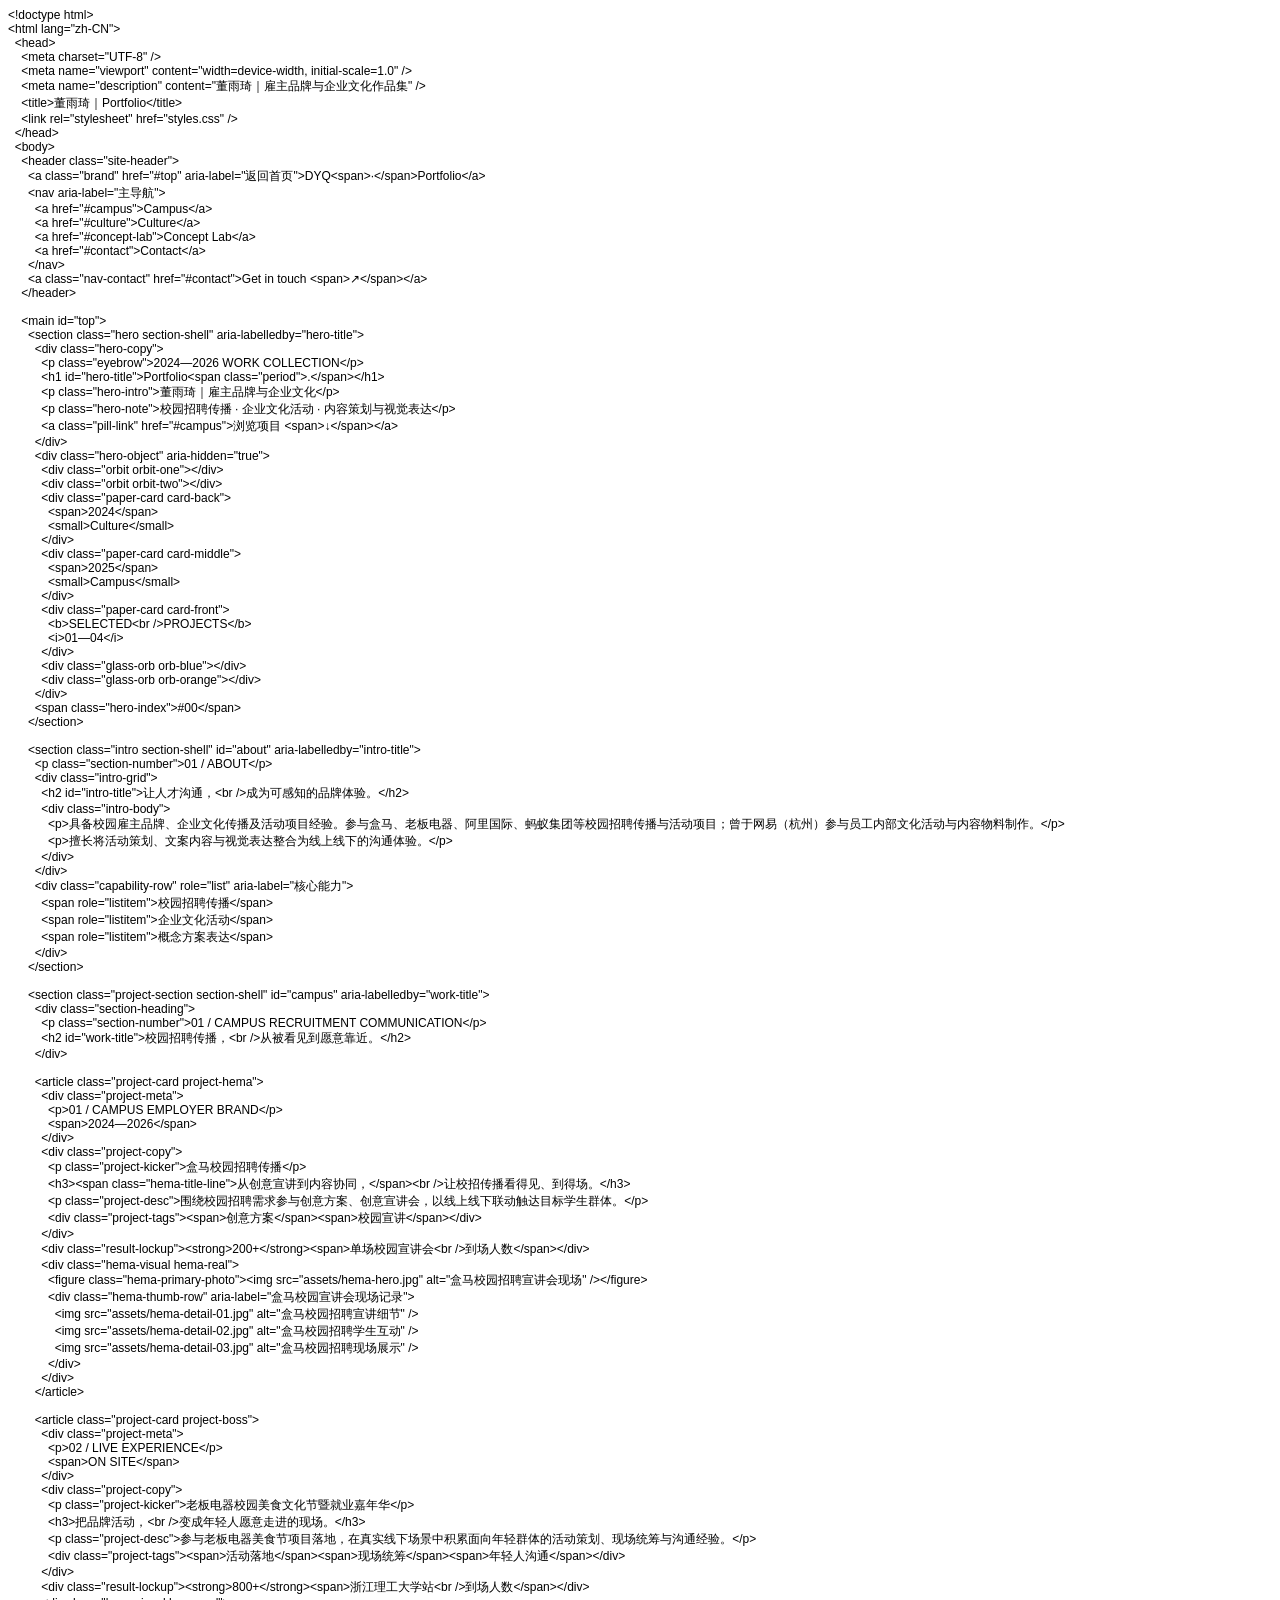
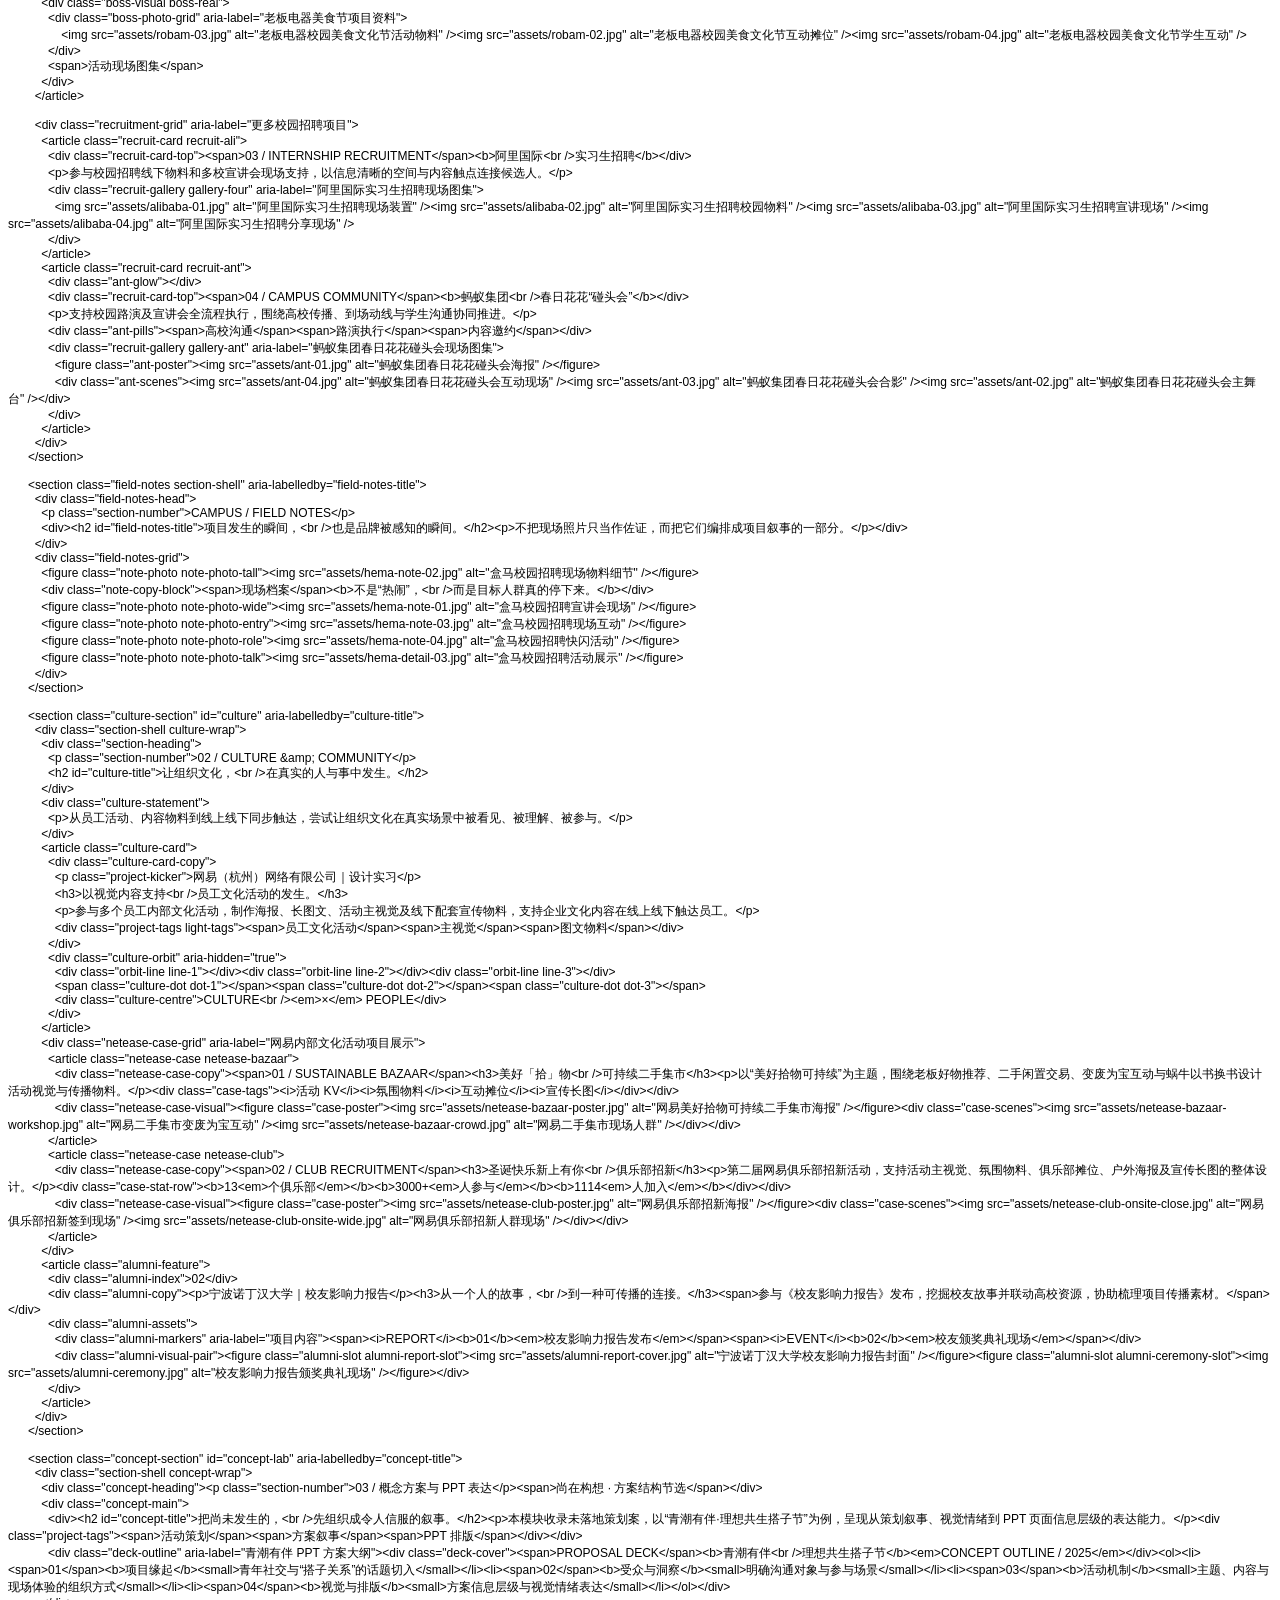
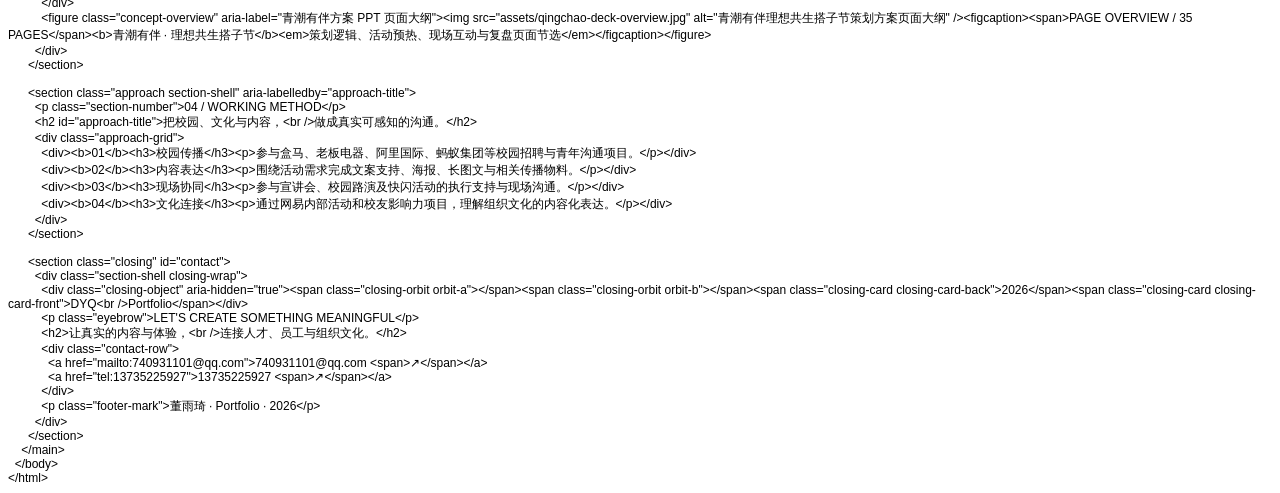
==== commit 6c24b3c1: "Add files via upload" ====
--- a/index.html
+++ b/index.html
@@ -1,231 +1,247 @@
-<!doctype html>
-<html lang="zh-CN">
-  <head>
-    <meta charset="UTF-8" />
-    <meta name="viewport" content="width=device-width, initial-scale=1.0" />
-    <meta name="description" content="董雨琦｜雇主品牌与企业文化作品集" />
-    <title>董雨琦｜Portfolio</title>
-    <link rel="stylesheet" href="styles.css" />
-  </head>
-  <body>
-    <header class="site-header">
-      <a class="brand" href="#top" aria-label="返回首页">DYQ<span>·</span>Portfolio</a>
-      <nav aria-label="主导航">
-        <a href="#campus">Campus</a>
-        <a href="#culture">Culture</a>
-        <a href="#concept-lab">Concept Lab</a>
-        <a href="#contact">Contact</a>
-      </nav>
-      <a class="nav-contact" href="#contact">Get in touch <span>↗</span></a>
-    </header>
-
-    <main id="top">
-      <section class="hero section-shell" aria-labelledby="hero-title">
-        <div class="hero-copy">
-          <p class="eyebrow">2024—2026 WORK COLLECTION</p>
-          <h1 id="hero-title">Portfolio<span class="period">.</span></h1>
-          <p class="hero-intro">董雨琦｜雇主品牌与企业文化</p>
-          <p class="hero-note">校园招聘传播 · 企业文化活动 · 内容策划与视觉表达</p>
-          <a class="pill-link" href="#campus">浏览项目 <span>↓</span></a>
-        </div>
-        <div class="hero-object" aria-hidden="true">
-          <div class="orbit orbit-one"></div>
-          <div class="orbit orbit-two"></div>
-          <div class="paper-card card-back">
-            <span>2024</span>
-            <small>Culture</small>
-          </div>
-          <div class="paper-card card-middle">
-            <span>2025</span>
-            <small>Campus</small>
-          </div>
-          <div class="paper-card card-front">
-            <b>SELECTED<br />PROJECTS</b>
-            <i>01—04</i>
-          </div>
-          <div class="glass-orb orb-blue"></div>
-          <div class="glass-orb orb-orange"></div>
-        </div>
-        <span class="hero-index">#00</span>
-      </section>
-
-      <section class="intro section-shell" id="about" aria-labelledby="intro-title">
-        <p class="section-number">01 / ABOUT</p>
-        <div class="intro-grid">
-          <h2 id="intro-title">让人才沟通，<br />成为可感知的品牌体验。</h2>
-          <div class="intro-body">
-            <p>具备校园雇主品牌、企业文化传播及活动项目经验。参与盒马、老板电器、阿里国际、蚂蚁集团等校园招聘传播与活动项目；曾于网易（杭州）参与员工内部文化活动与内容物料制作。</p>
-            <p>擅长将活动策划、文案内容与视觉表达整合为线上线下的沟通体验。</p>
-          </div>
-        </div>
-        <div class="capability-row" role="list" aria-label="核心能力">
-          <span role="listitem">校园招聘传播</span>
-          <span role="listitem">企业文化活动</span>
-          <span role="listitem">概念方案表达</span>
-        </div>
-      </section>
-
-      <section class="project-section section-shell" id="campus" aria-labelledby="work-title">
-        <div class="section-heading">
-          <p class="section-number">01 / CAMPUS RECRUITMENT COMMUNICATION</p>
-          <h2 id="work-title">校园招聘传播，<br />从被看见到愿意靠近。</h2>
-        </div>
-
-        <article class="project-card project-hema">
-          <div class="project-meta">
-            <p>01 / CAMPUS EMPLOYER BRAND</p>
-            <span>2024—2026</span>
-          </div>
-          <div class="project-copy">
-            <p class="project-kicker">盒马校园招聘传播</p>
-            <h3><span class="hema-title-line">从创意宣讲到内容协同，</span><br />让校招传播看得见、到得场。</h3>
-            <p class="project-desc">围绕校园招聘需求参与创意方案、创意宣讲会，以线上线下联动触达目标学生群体。</p>
-            <div class="project-tags"><span>创意方案</span><span>校园宣讲</span></div>
-          </div>
-          <div class="result-lockup"><strong>200+</strong><span>单场校园宣讲会<br />到场人数</span></div>
-          <div class="hema-visual hema-real">
-            <figure class="hema-primary-photo"><img src="assets/hema-hero.JPG" alt="盒马校园招聘宣讲会现场" /></figure>
-            <div class="hema-thumb-row" aria-label="盒马校园宣讲会现场记录">
-              <img src="assets/hema-detail-01.JPG" alt="盒马校园招聘宣讲细节" />
-              <img src="assets/hema-detail-02.JPG" alt="盒马校园招聘学生互动" />
-              <img src="assets/hema-detail-03.JPG" alt="盒马校园招聘现场展示" />
-            </div>
-          </div>
-        </article>
-
-        <article class="project-card project-boss">
-          <div class="project-meta">
-            <p>02 / LIVE EXPERIENCE</p>
-            <span>ON SITE</span>
-          </div>
-          <div class="project-copy">
-            <p class="project-kicker">老板电器校园美食文化节暨就业嘉年华</p>
-            <h3>把品牌活动，<br />变成年轻人愿意走进的现场。</h3>
-            <p class="project-desc">参与老板电器美食节项目落地，在真实线下场景中积累面向年轻群体的活动策划、现场统筹与沟通经验。</p>
-            <div class="project-tags"><span>活动落地</span><span>现场统筹</span><span>年轻人沟通</span></div>
-          </div>
-          <div class="result-lockup"><strong>800+</strong><span>浙江理工大学站<br />到场人数</span></div>
-          <div class="boss-visual boss-real">
-            <div class="boss-photo-grid" aria-label="老板电器美食节项目资料">
-                <img src="assets/robam-03.jpg" alt="老板电器校园美食文化节活动物料" /><img src="assets/robam-02.jpg" alt="老板电器校园美食文化节互动摊位" /><img src="assets/robam-04.jpg" alt="老板电器校园美食文化节学生互动" />
-            </div>
-            <span>活动现场图集</span>
-          </div>
-        </article>
-
-        <div class="recruitment-grid" aria-label="更多校园招聘项目">
-          <article class="recruit-card recruit-ali">
-            <div class="recruit-card-top"><span>03 / INTERNSHIP RECRUITMENT</span><b>阿里国际<br />实习生招聘</b></div>
-            <p>参与校园招聘线下物料和多校宣讲会现场支持，以信息清晰的空间与内容触点连接候选人。</p>
-            <div class="recruit-gallery gallery-four" aria-label="阿里国际实习生招聘现场图集">
-              <img src="assets/alibaba-01.jpg" alt="阿里国际实习生招聘现场装置" /><img src="assets/alibaba-02.jpg" alt="阿里国际实习生招聘校园物料" /><img src="assets/alibaba-03.jpg" alt="阿里国际实习生招聘宣讲现场" /><img src="assets/alibaba-04.jpg" alt="阿里国际实习生招聘分享现场" />
-            </div>
-          </article>
-          <article class="recruit-card recruit-ant">
-            <div class="ant-glow"></div>
-            <div class="recruit-card-top"><span>04 / CAMPUS COMMUNITY</span><b>蚂蚁集团<br />春日花花“碰头会”</b></div>
-            <p>支持校园路演及宣讲会全流程执行，围绕高校传播、到场动线与学生沟通协同推进。</p>
-            <div class="ant-pills"><span>高校沟通</span><span>路演执行</span><span>内容邀约</span></div>
-            <div class="recruit-gallery gallery-ant" aria-label="蚂蚁集团春日花花碰头会现场图集">
-              <figure class="ant-poster"><img src="assets/ant-01.jpg" alt="蚂蚁集团春日花花碰头会海报" /></figure>
-              <div class="ant-scenes"><img src="assets/ant-04.jpg" alt="蚂蚁集团春日花花碰头会互动现场" /><img src="assets/ant-03.jpg" alt="蚂蚁集团春日花花碰头会合影" /><img src="assets/ant-02.jpg" alt="蚂蚁集团春日花花碰头会主舞台" /></div>
-            </div>
-          </article>
-        </div>
-      </section>
-
-      <section class="field-notes section-shell" aria-labelledby="field-notes-title">
-        <div class="field-notes-head">
-          <p class="section-number">CAMPUS / FIELD NOTES</p>
-          <div><h2 id="field-notes-title">项目发生的瞬间，<br />也是品牌被感知的瞬间。</h2><p>不把现场照片只当作佐证，而把它们编排成项目叙事的一部分。</p></div>
-        </div>
-        <div class="field-notes-grid">
-          <figure class="note-photo note-photo-tall"><img src="assets/hema-note-02.jpg" alt="盒马校园招聘现场物料细节" /></figure>
-          <div class="note-copy-block"><span>现场档案</span><b>不是“热闹”，<br />而是目标人群真的停下来。</b></div>
-          <figure class="note-photo note-photo-wide"><img src="assets/hema-note-01.jpg" alt="盒马校园招聘宣讲会现场" /></figure>
-          <figure class="note-photo note-photo-entry"><img src="assets/hema-note-03.jpg" alt="盒马校园招聘现场互动" /></figure>
-          <figure class="note-photo note-photo-role"><img src="assets/hema-note-04.jpg" alt="盒马校园招聘快闪活动" /></figure>
-          <figure class="note-photo note-photo-talk"><img src="assets/hema-detail-03.JPG" alt="盒马校园招聘活动展示" /></figure>
-        </div>
-      </section>
-
-      <section class="culture-section" id="culture" aria-labelledby="culture-title">
-        <div class="section-shell culture-wrap">
-          <div class="section-heading">
-            <p class="section-number">02 / CULTURE &amp; COMMUNITY</p>
-            <h2 id="culture-title">让组织文化，<br />在真实的人与事中发生。</h2>
-          </div>
-          <div class="culture-statement">
-            <p>从员工活动、内容物料到线上线下同步触达，尝试让组织文化在真实场景中被看见、被理解、被参与。</p>
-          </div>
-          <article class="culture-card">
-            <div class="culture-card-copy">
-              <p class="project-kicker">网易（杭州）网络有限公司｜设计实习</p>
-              <h3>以视觉内容支持<br />员工文化活动的发生。</h3>
-              <p>参与多个员工内部文化活动，制作海报、长图文、活动主视觉及线下配套宣传物料，支持企业文化内容在线上线下触达员工。</p>
-              <div class="project-tags light-tags"><span>员工文化活动</span><span>主视觉</span><span>图文物料</span></div>
-            </div>
-            <div class="culture-orbit" aria-hidden="true">
-              <div class="orbit-line line-1"></div><div class="orbit-line line-2"></div><div class="orbit-line line-3"></div>
-              <span class="culture-dot dot-1"></span><span class="culture-dot dot-2"></span><span class="culture-dot dot-3"></span>
-              <div class="culture-centre">CULTURE<br /><em>×</em> PEOPLE</div>
-            </div>
-          </article>
-          <div class="netease-case-grid" aria-label="网易内部文化活动项目展示">
-            <article class="netease-case netease-bazaar">
-              <div class="netease-case-copy"><span>01 / SUSTAINABLE BAZAAR</span><h3>美好「拾」物<br />可持续二手集市</h3><p>以“美好拾物可持续”为主题，围绕老板好物推荐、二手闲置交易、变废为宝互动与蜗牛以书换书设计活动视觉与传播物料。</p><div class="case-tags"><i>活动 KV</i><i>氛围物料</i><i>互动摊位</i><i>宣传长图</i></div></div>
-              <div class="netease-case-visual"><figure class="case-poster"><img src="assets/netease-bazaar-poster.jpg" alt="网易美好拾物可持续二手集市海报" /></figure><div class="case-scenes"><img src="assets/netease-bazaar-workshop.jpg" alt="网易二手集市变废为宝互动" /><img src="assets/netease-bazaar-crowd.jpg" alt="网易二手集市现场人群" /></div></div>
-            </article>
-            <article class="netease-case netease-club">
-              <div class="netease-case-copy"><span>02 / CLUB RECRUITMENT</span><h3>圣诞快乐新上有你<br />俱乐部招新</h3><p>第二届网易俱乐部招新活动，支持活动主视觉、氛围物料、俱乐部摊位、户外海报及宣传长图的整体设计。</p><div class="case-stat-row"><b>13<em>个俱乐部</em></b><b>3000+<em>人参与</em></b><b>1114<em>人加入</em></b></div></div>
-              <div class="netease-case-visual"><figure class="case-poster"><img src="assets/netease-club-poster.jpg" alt="网易俱乐部招新海报" /></figure><div class="case-scenes"><img src="assets/netease-club-onsite-close.jpg" alt="网易俱乐部招新签到现场" /><img src="assets/netease-club-onsite-wide.jpg" alt="网易俱乐部招新人群现场" /></div></div>
-            </article>
-          </div>
-          <article class="alumni-feature">
-            <div class="alumni-index">02</div>
-            <div class="alumni-copy"><p>宁波诺丁汉大学｜校友影响力报告</p><h3>从一个人的故事，<br />到一种可传播的连接。</h3><span>参与《校友影响力报告》发布，挖掘校友故事并联动高校资源，协助梳理项目传播素材。</span></div>
-            <div class="alumni-assets">
-              <div class="alumni-markers" aria-label="项目内容"><span><i>REPORT</i><b>01</b><em>校友影响力报告发布</em></span><span><i>EVENT</i><b>02</b><em>校友颁奖典礼现场</em></span></div>
-              <div class="alumni-visual-pair"><figure class="alumni-slot alumni-report-slot"><img src="assets/alumni-report-cover.jpg" alt="宁波诺丁汉大学校友影响力报告封面" /></figure><figure class="alumni-slot alumni-ceremony-slot"><img src="assets/alumni-ceremony.jpg" alt="校友影响力报告颁奖典礼现场" /></figure></div>
-            </div>
-          </article>
-        </div>
-      </section>
-
-      <section class="concept-section" id="concept-lab" aria-labelledby="concept-title">
-        <div class="section-shell concept-wrap">
-          <div class="concept-heading"><p class="section-number">03 / 概念方案与 PPT 表达</p><span>尚在构想 · 方案结构节选</span></div>
-          <div class="concept-main">
-            <div><h2 id="concept-title">把尚未发生的，<br />先组织成令人信服的叙事。</h2><p>本模块收录未落地策划案，以“青潮有伴·理想共生搭子节”为例，呈现从策划叙事、视觉情绪到 PPT 页面信息层级的表达能力。</p><div class="project-tags"><span>活动策划</span><span>方案叙事</span><span>PPT 排版</span></div></div>
-            <div class="deck-outline" aria-label="青潮有伴 PPT 方案大纲"><div class="deck-cover"><span>PROPOSAL DECK</span><b>青潮有伴<br />理想共生搭子节</b><em>CONCEPT OUTLINE / 2025</em></div><ol><li><span>01</span><b>项目缘起</b><small>青年社交与“搭子关系”的话题切入</small></li><li><span>02</span><b>受众与洞察</b><small>明确沟通对象与参与场景</small></li><li><span>03</span><b>活动机制</b><small>主题、内容与现场体验的组织方式</small></li><li><span>04</span><b>视觉与排版</b><small>方案信息层级与视觉情绪表达</small></li></ol></div>
-          </div>
-          <figure class="concept-overview" aria-label="青潮有伴方案 PPT 页面大纲"><img src="assets/qingchao-deck-overview.jpg" alt="青潮有伴理想共生搭子节策划方案页面大纲" /><figcaption><span>PAGE OVERVIEW / 35 PAGES</span><b>青潮有伴 · 理想共生搭子节</b><em>策划逻辑、活动预热、现场互动与复盘页面节选</em></figcaption></figure>
-        </div>
-      </section>
-
-      <section class="approach section-shell" aria-labelledby="approach-title">
-        <p class="section-number">04 / WORKING METHOD</p>
-        <h2 id="approach-title">把校园、文化与内容，<br />做成真实可感知的沟通。</h2>
-        <div class="approach-grid">
-          <div><b>01</b><h3>校园传播</h3><p>参与盒马、老板电器、阿里国际、蚂蚁集团等校园招聘与青年沟通项目。</p></div>
-          <div><b>02</b><h3>内容表达</h3><p>围绕活动需求完成文案支持、海报、长图文与相关传播物料。</p></div>
-          <div><b>03</b><h3>现场协同</h3><p>参与宣讲会、校园路演及快闪活动的执行支持与现场沟通。</p></div>
-          <div><b>04</b><h3>文化连接</h3><p>通过网易内部活动和校友影响力项目，理解组织文化的内容化表达。</p></div>
-        </div>
-      </section>
-
-      <section class="closing" id="contact">
-        <div class="section-shell closing-wrap">
-          <div class="closing-object" aria-hidden="true"><span class="closing-orbit orbit-a"></span><span class="closing-orbit orbit-b"></span><span class="closing-card closing-card-back">2026</span><span class="closing-card closing-card-front">DYQ<br />Portfolio</span></div>
-          <p class="eyebrow">LET'S CREATE SOMETHING MEANINGFUL</p>
-          <h2>让真实的内容与体验，<br />连接人才、员工与组织文化。</h2>
-          <div class="contact-row">
-            <a href="mailto:740931101@qq.com">740931101@qq.com <span>↗</span></a>
-            <a href="tel:13735225927">13735225927 <span>↗</span></a>
-          </div>
-          <p class="footer-mark">董雨琦 · Portfolio · 2026</p>
-        </div>
-      </section>
-    </main>
-  </body>
+<!DOCTYPE html PUBLIC "-//W3C//DTD HTML 4.01//EN" "http://www.w3.org/TR/html4/strict.dtd">
+<html>
+<head>
+  <meta http-equiv="Content-Type" content="text/html; charset=utf-8">
+  <meta http-equiv="Content-Style-Type" content="text/css">
+  <title></title>
+  <meta name="Generator" content="Cocoa HTML Writer">
+  <meta name="CocoaVersion" content="2299">
+  <style type="text/css">
+    p.p1 {margin: 0.0px 0.0px 0.0px 0.0px; font: 12.0px Helvetica}
+    p.p2 {margin: 0.0px 0.0px 0.0px 0.0px; font: 12.0px Helvetica; min-height: 14.0px}
+  </style>
+</head>
+<body>
+<p class="p1">&lt;!doctype html&gt;</p>
+<p class="p1">&lt;html lang="zh-CN"&gt;</p>
+<p class="p1"><span class="Apple-converted-space">  </span>&lt;head&gt;</p>
+<p class="p1"><span class="Apple-converted-space">    </span>&lt;meta charset="UTF-8" /&gt;</p>
+<p class="p1"><span class="Apple-converted-space">    </span>&lt;meta name="viewport" content="width=device-width, initial-scale=1.0" /&gt;</p>
+<p class="p1"><span class="Apple-converted-space">    </span>&lt;meta name="description" content="董雨琦｜雇主品牌与企业文化作品集" /&gt;</p>
+<p class="p1"><span class="Apple-converted-space">    </span>&lt;title&gt;董雨琦｜Portfolio&lt;/title&gt;</p>
+<p class="p1"><span class="Apple-converted-space">    </span>&lt;link rel="stylesheet" href="styles.css" /&gt;</p>
+<p class="p1"><span class="Apple-converted-space">  </span>&lt;/head&gt;</p>
+<p class="p1"><span class="Apple-converted-space">  </span>&lt;body&gt;</p>
+<p class="p1"><span class="Apple-converted-space">    </span>&lt;header class="site-header"&gt;</p>
+<p class="p1"><span class="Apple-converted-space">      </span>&lt;a class="brand" href="#top" aria-label="返回首页"&gt;DYQ&lt;span&gt;·&lt;/span&gt;Portfolio&lt;/a&gt;</p>
+<p class="p1"><span class="Apple-converted-space">      </span>&lt;nav aria-label="主导航"&gt;</p>
+<p class="p1"><span class="Apple-converted-space">        </span>&lt;a href="#campus"&gt;Campus&lt;/a&gt;</p>
+<p class="p1"><span class="Apple-converted-space">        </span>&lt;a href="#culture"&gt;Culture&lt;/a&gt;</p>
+<p class="p1"><span class="Apple-converted-space">        </span>&lt;a href="#concept-lab"&gt;Concept Lab&lt;/a&gt;</p>
+<p class="p1"><span class="Apple-converted-space">        </span>&lt;a href="#contact"&gt;Contact&lt;/a&gt;</p>
+<p class="p1"><span class="Apple-converted-space">      </span>&lt;/nav&gt;</p>
+<p class="p1"><span class="Apple-converted-space">      </span>&lt;a class="nav-contact" href="#contact"&gt;Get in touch &lt;span&gt;↗&lt;/span&gt;&lt;/a&gt;</p>
+<p class="p1"><span class="Apple-converted-space">    </span>&lt;/header&gt;</p>
+<p class="p2"><br></p>
+<p class="p1"><span class="Apple-converted-space">    </span>&lt;main id="top"&gt;</p>
+<p class="p1"><span class="Apple-converted-space">      </span>&lt;section class="hero section-shell" aria-labelledby="hero-title"&gt;</p>
+<p class="p1"><span class="Apple-converted-space">        </span>&lt;div class="hero-copy"&gt;</p>
+<p class="p1"><span class="Apple-converted-space">          </span>&lt;p class="eyebrow"&gt;2024—2026 WORK COLLECTION&lt;/p&gt;</p>
+<p class="p1"><span class="Apple-converted-space">          </span>&lt;h1 id="hero-title"&gt;Portfolio&lt;span class="period"&gt;.&lt;/span&gt;&lt;/h1&gt;</p>
+<p class="p1"><span class="Apple-converted-space">          </span>&lt;p class="hero-intro"&gt;董雨琦｜雇主品牌与企业文化&lt;/p&gt;</p>
+<p class="p1"><span class="Apple-converted-space">          </span>&lt;p class="hero-note"&gt;校园招聘传播 · 企业文化活动 · 内容策划与视觉表达&lt;/p&gt;</p>
+<p class="p1"><span class="Apple-converted-space">          </span>&lt;a class="pill-link" href="#campus"&gt;浏览项目 &lt;span&gt;↓&lt;/span&gt;&lt;/a&gt;</p>
+<p class="p1"><span class="Apple-converted-space">        </span>&lt;/div&gt;</p>
+<p class="p1"><span class="Apple-converted-space">        </span>&lt;div class="hero-object" aria-hidden="true"&gt;</p>
+<p class="p1"><span class="Apple-converted-space">          </span>&lt;div class="orbit orbit-one"&gt;&lt;/div&gt;</p>
+<p class="p1"><span class="Apple-converted-space">          </span>&lt;div class="orbit orbit-two"&gt;&lt;/div&gt;</p>
+<p class="p1"><span class="Apple-converted-space">          </span>&lt;div class="paper-card card-back"&gt;</p>
+<p class="p1"><span class="Apple-converted-space">            </span>&lt;span&gt;2024&lt;/span&gt;</p>
+<p class="p1"><span class="Apple-converted-space">            </span>&lt;small&gt;Culture&lt;/small&gt;</p>
+<p class="p1"><span class="Apple-converted-space">          </span>&lt;/div&gt;</p>
+<p class="p1"><span class="Apple-converted-space">          </span>&lt;div class="paper-card card-middle"&gt;</p>
+<p class="p1"><span class="Apple-converted-space">            </span>&lt;span&gt;2025&lt;/span&gt;</p>
+<p class="p1"><span class="Apple-converted-space">            </span>&lt;small&gt;Campus&lt;/small&gt;</p>
+<p class="p1"><span class="Apple-converted-space">          </span>&lt;/div&gt;</p>
+<p class="p1"><span class="Apple-converted-space">          </span>&lt;div class="paper-card card-front"&gt;</p>
+<p class="p1"><span class="Apple-converted-space">            </span>&lt;b&gt;SELECTED&lt;br /&gt;PROJECTS&lt;/b&gt;</p>
+<p class="p1"><span class="Apple-converted-space">            </span>&lt;i&gt;01—04&lt;/i&gt;</p>
+<p class="p1"><span class="Apple-converted-space">          </span>&lt;/div&gt;</p>
+<p class="p1"><span class="Apple-converted-space">          </span>&lt;div class="glass-orb orb-blue"&gt;&lt;/div&gt;</p>
+<p class="p1"><span class="Apple-converted-space">          </span>&lt;div class="glass-orb orb-orange"&gt;&lt;/div&gt;</p>
+<p class="p1"><span class="Apple-converted-space">        </span>&lt;/div&gt;</p>
+<p class="p1"><span class="Apple-converted-space">        </span>&lt;span class="hero-index"&gt;#00&lt;/span&gt;</p>
+<p class="p1"><span class="Apple-converted-space">      </span>&lt;/section&gt;</p>
+<p class="p2"><br></p>
+<p class="p1"><span class="Apple-converted-space">      </span>&lt;section class="intro section-shell" id="about" aria-labelledby="intro-title"&gt;</p>
+<p class="p1"><span class="Apple-converted-space">        </span>&lt;p class="section-number"&gt;01 / ABOUT&lt;/p&gt;</p>
+<p class="p1"><span class="Apple-converted-space">        </span>&lt;div class="intro-grid"&gt;</p>
+<p class="p1"><span class="Apple-converted-space">          </span>&lt;h2 id="intro-title"&gt;让人才沟通，&lt;br /&gt;成为可感知的品牌体验。&lt;/h2&gt;</p>
+<p class="p1"><span class="Apple-converted-space">          </span>&lt;div class="intro-body"&gt;</p>
+<p class="p1"><span class="Apple-converted-space">            </span>&lt;p&gt;具备校园雇主品牌、企业文化传播及活动项目经验。参与盒马、老板电器、阿里国际、蚂蚁集团等校园招聘传播与活动项目；曾于网易（杭州）参与员工内部文化活动与内容物料制作。&lt;/p&gt;</p>
+<p class="p1"><span class="Apple-converted-space">            </span>&lt;p&gt;擅长将活动策划、文案内容与视觉表达整合为线上线下的沟通体验。&lt;/p&gt;</p>
+<p class="p1"><span class="Apple-converted-space">          </span>&lt;/div&gt;</p>
+<p class="p1"><span class="Apple-converted-space">        </span>&lt;/div&gt;</p>
+<p class="p1"><span class="Apple-converted-space">        </span>&lt;div class="capability-row" role="list" aria-label="核心能力"&gt;</p>
+<p class="p1"><span class="Apple-converted-space">          </span>&lt;span role="listitem"&gt;校园招聘传播&lt;/span&gt;</p>
+<p class="p1"><span class="Apple-converted-space">          </span>&lt;span role="listitem"&gt;企业文化活动&lt;/span&gt;</p>
+<p class="p1"><span class="Apple-converted-space">          </span>&lt;span role="listitem"&gt;概念方案表达&lt;/span&gt;</p>
+<p class="p1"><span class="Apple-converted-space">        </span>&lt;/div&gt;</p>
+<p class="p1"><span class="Apple-converted-space">      </span>&lt;/section&gt;</p>
+<p class="p2"><br></p>
+<p class="p1"><span class="Apple-converted-space">      </span>&lt;section class="project-section section-shell" id="campus" aria-labelledby="work-title"&gt;</p>
+<p class="p1"><span class="Apple-converted-space">        </span>&lt;div class="section-heading"&gt;</p>
+<p class="p1"><span class="Apple-converted-space">          </span>&lt;p class="section-number"&gt;01 / CAMPUS RECRUITMENT COMMUNICATION&lt;/p&gt;</p>
+<p class="p1"><span class="Apple-converted-space">          </span>&lt;h2 id="work-title"&gt;校园招聘传播，&lt;br /&gt;从被看见到愿意靠近。&lt;/h2&gt;</p>
+<p class="p1"><span class="Apple-converted-space">        </span>&lt;/div&gt;</p>
+<p class="p2"><br></p>
+<p class="p1"><span class="Apple-converted-space">        </span>&lt;article class="project-card project-hema"&gt;</p>
+<p class="p1"><span class="Apple-converted-space">          </span>&lt;div class="project-meta"&gt;</p>
+<p class="p1"><span class="Apple-converted-space">            </span>&lt;p&gt;01 / CAMPUS EMPLOYER BRAND&lt;/p&gt;</p>
+<p class="p1"><span class="Apple-converted-space">            </span>&lt;span&gt;2024—2026&lt;/span&gt;</p>
+<p class="p1"><span class="Apple-converted-space">          </span>&lt;/div&gt;</p>
+<p class="p1"><span class="Apple-converted-space">          </span>&lt;div class="project-copy"&gt;</p>
+<p class="p1"><span class="Apple-converted-space">            </span>&lt;p class="project-kicker"&gt;盒马校园招聘传播&lt;/p&gt;</p>
+<p class="p1"><span class="Apple-converted-space">            </span>&lt;h3&gt;&lt;span class="hema-title-line"&gt;从创意宣讲到内容协同，&lt;/span&gt;&lt;br /&gt;让校招传播看得见、到得场。&lt;/h3&gt;</p>
+<p class="p1"><span class="Apple-converted-space">            </span>&lt;p class="project-desc"&gt;围绕校园招聘需求参与创意方案、创意宣讲会，以线上线下联动触达目标学生群体。&lt;/p&gt;</p>
+<p class="p1"><span class="Apple-converted-space">            </span>&lt;div class="project-tags"&gt;&lt;span&gt;创意方案&lt;/span&gt;&lt;span&gt;校园宣讲&lt;/span&gt;&lt;/div&gt;</p>
+<p class="p1"><span class="Apple-converted-space">          </span>&lt;/div&gt;</p>
+<p class="p1"><span class="Apple-converted-space">          </span>&lt;div class="result-lockup"&gt;&lt;strong&gt;200+&lt;/strong&gt;&lt;span&gt;单场校园宣讲会&lt;br /&gt;到场人数&lt;/span&gt;&lt;/div&gt;</p>
+<p class="p1"><span class="Apple-converted-space">          </span>&lt;div class="hema-visual hema-real"&gt;</p>
+<p class="p1"><span class="Apple-converted-space">            </span>&lt;figure class="hema-primary-photo"&gt;&lt;img src="assets/hema-hero.jpg" alt="盒马校园招聘宣讲会现场" /&gt;&lt;/figure&gt;</p>
+<p class="p1"><span class="Apple-converted-space">            </span>&lt;div class="hema-thumb-row" aria-label="盒马校园宣讲会现场记录"&gt;</p>
+<p class="p1"><span class="Apple-converted-space">              </span>&lt;img src="assets/hema-detail-01.jpg" alt="盒马校园招聘宣讲细节" /&gt;</p>
+<p class="p1"><span class="Apple-converted-space">              </span>&lt;img src="assets/hema-detail-02.jpg" alt="盒马校园招聘学生互动" /&gt;</p>
+<p class="p1"><span class="Apple-converted-space">              </span>&lt;img src="assets/hema-detail-03.jpg" alt="盒马校园招聘现场展示" /&gt;</p>
+<p class="p1"><span class="Apple-converted-space">            </span>&lt;/div&gt;</p>
+<p class="p1"><span class="Apple-converted-space">          </span>&lt;/div&gt;</p>
+<p class="p1"><span class="Apple-converted-space">        </span>&lt;/article&gt;</p>
+<p class="p2"><br></p>
+<p class="p1"><span class="Apple-converted-space">        </span>&lt;article class="project-card project-boss"&gt;</p>
+<p class="p1"><span class="Apple-converted-space">          </span>&lt;div class="project-meta"&gt;</p>
+<p class="p1"><span class="Apple-converted-space">            </span>&lt;p&gt;02 / LIVE EXPERIENCE&lt;/p&gt;</p>
+<p class="p1"><span class="Apple-converted-space">            </span>&lt;span&gt;ON SITE&lt;/span&gt;</p>
+<p class="p1"><span class="Apple-converted-space">          </span>&lt;/div&gt;</p>
+<p class="p1"><span class="Apple-converted-space">          </span>&lt;div class="project-copy"&gt;</p>
+<p class="p1"><span class="Apple-converted-space">            </span>&lt;p class="project-kicker"&gt;老板电器校园美食文化节暨就业嘉年华&lt;/p&gt;</p>
+<p class="p1"><span class="Apple-converted-space">            </span>&lt;h3&gt;把品牌活动，&lt;br /&gt;变成年轻人愿意走进的现场。&lt;/h3&gt;</p>
+<p class="p1"><span class="Apple-converted-space">            </span>&lt;p class="project-desc"&gt;参与老板电器美食节项目落地，在真实线下场景中积累面向年轻群体的活动策划、现场统筹与沟通经验。&lt;/p&gt;</p>
+<p class="p1"><span class="Apple-converted-space">            </span>&lt;div class="project-tags"&gt;&lt;span&gt;活动落地&lt;/span&gt;&lt;span&gt;现场统筹&lt;/span&gt;&lt;span&gt;年轻人沟通&lt;/span&gt;&lt;/div&gt;</p>
+<p class="p1"><span class="Apple-converted-space">          </span>&lt;/div&gt;</p>
+<p class="p1"><span class="Apple-converted-space">          </span>&lt;div class="result-lockup"&gt;&lt;strong&gt;800+&lt;/strong&gt;&lt;span&gt;浙江理工大学站&lt;br /&gt;到场人数&lt;/span&gt;&lt;/div&gt;</p>
+<p class="p1"><span class="Apple-converted-space">          </span>&lt;div class="boss-visual boss-real"&gt;</p>
+<p class="p1"><span class="Apple-converted-space">            </span>&lt;div class="boss-photo-grid" aria-label="老板电器美食节项目资料"&gt;</p>
+<p class="p1"><span class="Apple-converted-space">                </span>&lt;img src="assets/robam-03.jpg" alt="老板电器校园美食文化节活动物料" /&gt;&lt;img src="assets/robam-02.jpg" alt="老板电器校园美食文化节互动摊位" /&gt;&lt;img src="assets/robam-04.jpg" alt="老板电器校园美食文化节学生互动" /&gt;</p>
+<p class="p1"><span class="Apple-converted-space">            </span>&lt;/div&gt;</p>
+<p class="p1"><span class="Apple-converted-space">            </span>&lt;span&gt;活动现场图集&lt;/span&gt;</p>
+<p class="p1"><span class="Apple-converted-space">          </span>&lt;/div&gt;</p>
+<p class="p1"><span class="Apple-converted-space">        </span>&lt;/article&gt;</p>
+<p class="p2"><br></p>
+<p class="p1"><span class="Apple-converted-space">        </span>&lt;div class="recruitment-grid" aria-label="更多校园招聘项目"&gt;</p>
+<p class="p1"><span class="Apple-converted-space">          </span>&lt;article class="recruit-card recruit-ali"&gt;</p>
+<p class="p1"><span class="Apple-converted-space">            </span>&lt;div class="recruit-card-top"&gt;&lt;span&gt;03 / INTERNSHIP RECRUITMENT&lt;/span&gt;&lt;b&gt;阿里国际&lt;br /&gt;实习生招聘&lt;/b&gt;&lt;/div&gt;</p>
+<p class="p1"><span class="Apple-converted-space">            </span>&lt;p&gt;参与校园招聘线下物料和多校宣讲会现场支持，以信息清晰的空间与内容触点连接候选人。&lt;/p&gt;</p>
+<p class="p1"><span class="Apple-converted-space">            </span>&lt;div class="recruit-gallery gallery-four" aria-label="阿里国际实习生招聘现场图集"&gt;</p>
+<p class="p1"><span class="Apple-converted-space">              </span>&lt;img src="assets/alibaba-01.jpg" alt="阿里国际实习生招聘现场装置" /&gt;&lt;img src="assets/alibaba-02.jpg" alt="阿里国际实习生招聘校园物料" /&gt;&lt;img src="assets/alibaba-03.jpg" alt="阿里国际实习生招聘宣讲现场" /&gt;&lt;img src="assets/alibaba-04.jpg" alt="阿里国际实习生招聘分享现场" /&gt;</p>
+<p class="p1"><span class="Apple-converted-space">            </span>&lt;/div&gt;</p>
+<p class="p1"><span class="Apple-converted-space">          </span>&lt;/article&gt;</p>
+<p class="p1"><span class="Apple-converted-space">          </span>&lt;article class="recruit-card recruit-ant"&gt;</p>
+<p class="p1"><span class="Apple-converted-space">            </span>&lt;div class="ant-glow"&gt;&lt;/div&gt;</p>
+<p class="p1"><span class="Apple-converted-space">            </span>&lt;div class="recruit-card-top"&gt;&lt;span&gt;04 / CAMPUS COMMUNITY&lt;/span&gt;&lt;b&gt;蚂蚁集团&lt;br /&gt;春日花花“碰头会”&lt;/b&gt;&lt;/div&gt;</p>
+<p class="p1"><span class="Apple-converted-space">            </span>&lt;p&gt;支持校园路演及宣讲会全流程执行，围绕高校传播、到场动线与学生沟通协同推进。&lt;/p&gt;</p>
+<p class="p1"><span class="Apple-converted-space">            </span>&lt;div class="ant-pills"&gt;&lt;span&gt;高校沟通&lt;/span&gt;&lt;span&gt;路演执行&lt;/span&gt;&lt;span&gt;内容邀约&lt;/span&gt;&lt;/div&gt;</p>
+<p class="p1"><span class="Apple-converted-space">            </span>&lt;div class="recruit-gallery gallery-ant" aria-label="蚂蚁集团春日花花碰头会现场图集"&gt;</p>
+<p class="p1"><span class="Apple-converted-space">              </span>&lt;figure class="ant-poster"&gt;&lt;img src="assets/ant-01.jpg" alt="蚂蚁集团春日花花碰头会海报" /&gt;&lt;/figure&gt;</p>
+<p class="p1"><span class="Apple-converted-space">              </span>&lt;div class="ant-scenes"&gt;&lt;img src="assets/ant-04.jpg" alt="蚂蚁集团春日花花碰头会互动现场" /&gt;&lt;img src="assets/ant-03.jpg" alt="蚂蚁集团春日花花碰头会合影" /&gt;&lt;img src="assets/ant-02.jpg" alt="蚂蚁集团春日花花碰头会主舞台" /&gt;&lt;/div&gt;</p>
+<p class="p1"><span class="Apple-converted-space">            </span>&lt;/div&gt;</p>
+<p class="p1"><span class="Apple-converted-space">          </span>&lt;/article&gt;</p>
+<p class="p1"><span class="Apple-converted-space">        </span>&lt;/div&gt;</p>
+<p class="p1"><span class="Apple-converted-space">      </span>&lt;/section&gt;</p>
+<p class="p2"><br></p>
+<p class="p1"><span class="Apple-converted-space">      </span>&lt;section class="field-notes section-shell" aria-labelledby="field-notes-title"&gt;</p>
+<p class="p1"><span class="Apple-converted-space">        </span>&lt;div class="field-notes-head"&gt;</p>
+<p class="p1"><span class="Apple-converted-space">          </span>&lt;p class="section-number"&gt;CAMPUS / FIELD NOTES&lt;/p&gt;</p>
+<p class="p1"><span class="Apple-converted-space">          </span>&lt;div&gt;&lt;h2 id="field-notes-title"&gt;项目发生的瞬间，&lt;br /&gt;也是品牌被感知的瞬间。&lt;/h2&gt;&lt;p&gt;不把现场照片只当作佐证，而把它们编排成项目叙事的一部分。&lt;/p&gt;&lt;/div&gt;</p>
+<p class="p1"><span class="Apple-converted-space">        </span>&lt;/div&gt;</p>
+<p class="p1"><span class="Apple-converted-space">        </span>&lt;div class="field-notes-grid"&gt;</p>
+<p class="p1"><span class="Apple-converted-space">          </span>&lt;figure class="note-photo note-photo-tall"&gt;&lt;img src="assets/hema-note-02.jpg" alt="盒马校园招聘现场物料细节" /&gt;&lt;/figure&gt;</p>
+<p class="p1"><span class="Apple-converted-space">          </span>&lt;div class="note-copy-block"&gt;&lt;span&gt;现场档案&lt;/span&gt;&lt;b&gt;不是“热闹”，&lt;br /&gt;而是目标人群真的停下来。&lt;/b&gt;&lt;/div&gt;</p>
+<p class="p1"><span class="Apple-converted-space">          </span>&lt;figure class="note-photo note-photo-wide"&gt;&lt;img src="assets/hema-note-01.jpg" alt="盒马校园招聘宣讲会现场" /&gt;&lt;/figure&gt;</p>
+<p class="p1"><span class="Apple-converted-space">          </span>&lt;figure class="note-photo note-photo-entry"&gt;&lt;img src="assets/hema-note-03.jpg" alt="盒马校园招聘现场互动" /&gt;&lt;/figure&gt;</p>
+<p class="p1"><span class="Apple-converted-space">          </span>&lt;figure class="note-photo note-photo-role"&gt;&lt;img src="assets/hema-note-04.jpg" alt="盒马校园招聘快闪活动" /&gt;&lt;/figure&gt;</p>
+<p class="p1"><span class="Apple-converted-space">          </span>&lt;figure class="note-photo note-photo-talk"&gt;&lt;img src="assets/hema-detail-03.jpg" alt="盒马校园招聘活动展示" /&gt;&lt;/figure&gt;</p>
+<p class="p1"><span class="Apple-converted-space">        </span>&lt;/div&gt;</p>
+<p class="p1"><span class="Apple-converted-space">      </span>&lt;/section&gt;</p>
+<p class="p2"><br></p>
+<p class="p1"><span class="Apple-converted-space">      </span>&lt;section class="culture-section" id="culture" aria-labelledby="culture-title"&gt;</p>
+<p class="p1"><span class="Apple-converted-space">        </span>&lt;div class="section-shell culture-wrap"&gt;</p>
+<p class="p1"><span class="Apple-converted-space">          </span>&lt;div class="section-heading"&gt;</p>
+<p class="p1"><span class="Apple-converted-space">            </span>&lt;p class="section-number"&gt;02 / CULTURE &amp;amp; COMMUNITY&lt;/p&gt;</p>
+<p class="p1"><span class="Apple-converted-space">            </span>&lt;h2 id="culture-title"&gt;让组织文化，&lt;br /&gt;在真实的人与事中发生。&lt;/h2&gt;</p>
+<p class="p1"><span class="Apple-converted-space">          </span>&lt;/div&gt;</p>
+<p class="p1"><span class="Apple-converted-space">          </span>&lt;div class="culture-statement"&gt;</p>
+<p class="p1"><span class="Apple-converted-space">            </span>&lt;p&gt;从员工活动、内容物料到线上线下同步触达，尝试让组织文化在真实场景中被看见、被理解、被参与。&lt;/p&gt;</p>
+<p class="p1"><span class="Apple-converted-space">          </span>&lt;/div&gt;</p>
+<p class="p1"><span class="Apple-converted-space">          </span>&lt;article class="culture-card"&gt;</p>
+<p class="p1"><span class="Apple-converted-space">            </span>&lt;div class="culture-card-copy"&gt;</p>
+<p class="p1"><span class="Apple-converted-space">              </span>&lt;p class="project-kicker"&gt;网易（杭州）网络有限公司｜设计实习&lt;/p&gt;</p>
+<p class="p1"><span class="Apple-converted-space">              </span>&lt;h3&gt;以视觉内容支持&lt;br /&gt;员工文化活动的发生。&lt;/h3&gt;</p>
+<p class="p1"><span class="Apple-converted-space">              </span>&lt;p&gt;参与多个员工内部文化活动，制作海报、长图文、活动主视觉及线下配套宣传物料，支持企业文化内容在线上线下触达员工。&lt;/p&gt;</p>
+<p class="p1"><span class="Apple-converted-space">              </span>&lt;div class="project-tags light-tags"&gt;&lt;span&gt;员工文化活动&lt;/span&gt;&lt;span&gt;主视觉&lt;/span&gt;&lt;span&gt;图文物料&lt;/span&gt;&lt;/div&gt;</p>
+<p class="p1"><span class="Apple-converted-space">            </span>&lt;/div&gt;</p>
+<p class="p1"><span class="Apple-converted-space">            </span>&lt;div class="culture-orbit" aria-hidden="true"&gt;</p>
+<p class="p1"><span class="Apple-converted-space">              </span>&lt;div class="orbit-line line-1"&gt;&lt;/div&gt;&lt;div class="orbit-line line-2"&gt;&lt;/div&gt;&lt;div class="orbit-line line-3"&gt;&lt;/div&gt;</p>
+<p class="p1"><span class="Apple-converted-space">              </span>&lt;span class="culture-dot dot-1"&gt;&lt;/span&gt;&lt;span class="culture-dot dot-2"&gt;&lt;/span&gt;&lt;span class="culture-dot dot-3"&gt;&lt;/span&gt;</p>
+<p class="p1"><span class="Apple-converted-space">              </span>&lt;div class="culture-centre"&gt;CULTURE&lt;br /&gt;&lt;em&gt;×&lt;/em&gt; PEOPLE&lt;/div&gt;</p>
+<p class="p1"><span class="Apple-converted-space">            </span>&lt;/div&gt;</p>
+<p class="p1"><span class="Apple-converted-space">          </span>&lt;/article&gt;</p>
+<p class="p1"><span class="Apple-converted-space">          </span>&lt;div class="netease-case-grid" aria-label="网易内部文化活动项目展示"&gt;</p>
+<p class="p1"><span class="Apple-converted-space">            </span>&lt;article class="netease-case netease-bazaar"&gt;</p>
+<p class="p1"><span class="Apple-converted-space">              </span>&lt;div class="netease-case-copy"&gt;&lt;span&gt;01 / SUSTAINABLE BAZAAR&lt;/span&gt;&lt;h3&gt;美好「拾」物&lt;br /&gt;可持续二手集市&lt;/h3&gt;&lt;p&gt;以“美好拾物可持续”为主题，围绕老板好物推荐、二手闲置交易、变废为宝互动与蜗牛以书换书设计活动视觉与传播物料。&lt;/p&gt;&lt;div class="case-tags"&gt;&lt;i&gt;活动 KV&lt;/i&gt;&lt;i&gt;氛围物料&lt;/i&gt;&lt;i&gt;互动摊位&lt;/i&gt;&lt;i&gt;宣传长图&lt;/i&gt;&lt;/div&gt;&lt;/div&gt;</p>
+<p class="p1"><span class="Apple-converted-space">              </span>&lt;div class="netease-case-visual"&gt;&lt;figure class="case-poster"&gt;&lt;img src="assets/netease-bazaar-poster.jpg" alt="网易美好拾物可持续二手集市海报" /&gt;&lt;/figure&gt;&lt;div class="case-scenes"&gt;&lt;img src="assets/netease-bazaar-workshop.jpg" alt="网易二手集市变废为宝互动" /&gt;&lt;img src="assets/netease-bazaar-crowd.jpg" alt="网易二手集市现场人群" /&gt;&lt;/div&gt;&lt;/div&gt;</p>
+<p class="p1"><span class="Apple-converted-space">            </span>&lt;/article&gt;</p>
+<p class="p1"><span class="Apple-converted-space">            </span>&lt;article class="netease-case netease-club"&gt;</p>
+<p class="p1"><span class="Apple-converted-space">              </span>&lt;div class="netease-case-copy"&gt;&lt;span&gt;02 / CLUB RECRUITMENT&lt;/span&gt;&lt;h3&gt;圣诞快乐新上有你&lt;br /&gt;俱乐部招新&lt;/h3&gt;&lt;p&gt;第二届网易俱乐部招新活动，支持活动主视觉、氛围物料、俱乐部摊位、户外海报及宣传长图的整体设计。&lt;/p&gt;&lt;div class="case-stat-row"&gt;&lt;b&gt;13&lt;em&gt;个俱乐部&lt;/em&gt;&lt;/b&gt;&lt;b&gt;3000+&lt;em&gt;人参与&lt;/em&gt;&lt;/b&gt;&lt;b&gt;1114&lt;em&gt;人加入&lt;/em&gt;&lt;/b&gt;&lt;/div&gt;&lt;/div&gt;</p>
+<p class="p1"><span class="Apple-converted-space">              </span>&lt;div class="netease-case-visual"&gt;&lt;figure class="case-poster"&gt;&lt;img src="assets/netease-club-poster.jpg" alt="网易俱乐部招新海报" /&gt;&lt;/figure&gt;&lt;div class="case-scenes"&gt;&lt;img src="assets/netease-club-onsite-close.jpg" alt="网易俱乐部招新签到现场" /&gt;&lt;img src="assets/netease-club-onsite-wide.jpg" alt="网易俱乐部招新人群现场" /&gt;&lt;/div&gt;&lt;/div&gt;</p>
+<p class="p1"><span class="Apple-converted-space">            </span>&lt;/article&gt;</p>
+<p class="p1"><span class="Apple-converted-space">          </span>&lt;/div&gt;</p>
+<p class="p1"><span class="Apple-converted-space">          </span>&lt;article class="alumni-feature"&gt;</p>
+<p class="p1"><span class="Apple-converted-space">            </span>&lt;div class="alumni-index"&gt;02&lt;/div&gt;</p>
+<p class="p1"><span class="Apple-converted-space">            </span>&lt;div class="alumni-copy"&gt;&lt;p&gt;宁波诺丁汉大学｜校友影响力报告&lt;/p&gt;&lt;h3&gt;从一个人的故事，&lt;br /&gt;到一种可传播的连接。&lt;/h3&gt;&lt;span&gt;参与《校友影响力报告》发布，挖掘校友故事并联动高校资源，协助梳理项目传播素材。&lt;/span&gt;&lt;/div&gt;</p>
+<p class="p1"><span class="Apple-converted-space">            </span>&lt;div class="alumni-assets"&gt;</p>
+<p class="p1"><span class="Apple-converted-space">              </span>&lt;div class="alumni-markers" aria-label="项目内容"&gt;&lt;span&gt;&lt;i&gt;REPORT&lt;/i&gt;&lt;b&gt;01&lt;/b&gt;&lt;em&gt;校友影响力报告发布&lt;/em&gt;&lt;/span&gt;&lt;span&gt;&lt;i&gt;EVENT&lt;/i&gt;&lt;b&gt;02&lt;/b&gt;&lt;em&gt;校友颁奖典礼现场&lt;/em&gt;&lt;/span&gt;&lt;/div&gt;</p>
+<p class="p1"><span class="Apple-converted-space">              </span>&lt;div class="alumni-visual-pair"&gt;&lt;figure class="alumni-slot alumni-report-slot"&gt;&lt;img src="assets/alumni-report-cover.jpg" alt="宁波诺丁汉大学校友影响力报告封面" /&gt;&lt;/figure&gt;&lt;figure class="alumni-slot alumni-ceremony-slot"&gt;&lt;img src="assets/alumni-ceremony.jpg" alt="校友影响力报告颁奖典礼现场" /&gt;&lt;/figure&gt;&lt;/div&gt;</p>
+<p class="p1"><span class="Apple-converted-space">            </span>&lt;/div&gt;</p>
+<p class="p1"><span class="Apple-converted-space">          </span>&lt;/article&gt;</p>
+<p class="p1"><span class="Apple-converted-space">        </span>&lt;/div&gt;</p>
+<p class="p1"><span class="Apple-converted-space">      </span>&lt;/section&gt;</p>
+<p class="p2"><br></p>
+<p class="p1"><span class="Apple-converted-space">      </span>&lt;section class="concept-section" id="concept-lab" aria-labelledby="concept-title"&gt;</p>
+<p class="p1"><span class="Apple-converted-space">        </span>&lt;div class="section-shell concept-wrap"&gt;</p>
+<p class="p1"><span class="Apple-converted-space">          </span>&lt;div class="concept-heading"&gt;&lt;p class="section-number"&gt;03 / 概念方案与 PPT 表达&lt;/p&gt;&lt;span&gt;尚在构想 · 方案结构节选&lt;/span&gt;&lt;/div&gt;</p>
+<p class="p1"><span class="Apple-converted-space">          </span>&lt;div class="concept-main"&gt;</p>
+<p class="p1"><span class="Apple-converted-space">            </span>&lt;div&gt;&lt;h2 id="concept-title"&gt;把尚未发生的，&lt;br /&gt;先组织成令人信服的叙事。&lt;/h2&gt;&lt;p&gt;本模块收录未落地策划案，以“青潮有伴·理想共生搭子节”为例，呈现从策划叙事、视觉情绪到 PPT 页面信息层级的表达能力。&lt;/p&gt;&lt;div class="project-tags"&gt;&lt;span&gt;活动策划&lt;/span&gt;&lt;span&gt;方案叙事&lt;/span&gt;&lt;span&gt;PPT 排版&lt;/span&gt;&lt;/div&gt;&lt;/div&gt;</p>
+<p class="p1"><span class="Apple-converted-space">            </span>&lt;div class="deck-outline" aria-label="青潮有伴 PPT 方案大纲"&gt;&lt;div class="deck-cover"&gt;&lt;span&gt;PROPOSAL DECK&lt;/span&gt;&lt;b&gt;青潮有伴&lt;br /&gt;理想共生搭子节&lt;/b&gt;&lt;em&gt;CONCEPT OUTLINE / 2025&lt;/em&gt;&lt;/div&gt;&lt;ol&gt;&lt;li&gt;&lt;span&gt;01&lt;/span&gt;&lt;b&gt;项目缘起&lt;/b&gt;&lt;small&gt;青年社交与“搭子关系”的话题切入&lt;/small&gt;&lt;/li&gt;&lt;li&gt;&lt;span&gt;02&lt;/span&gt;&lt;b&gt;受众与洞察&lt;/b&gt;&lt;small&gt;明确沟通对象与参与场景&lt;/small&gt;&lt;/li&gt;&lt;li&gt;&lt;span&gt;03&lt;/span&gt;&lt;b&gt;活动机制&lt;/b&gt;&lt;small&gt;主题、内容与现场体验的组织方式&lt;/small&gt;&lt;/li&gt;&lt;li&gt;&lt;span&gt;04&lt;/span&gt;&lt;b&gt;视觉与排版&lt;/b&gt;&lt;small&gt;方案信息层级与视觉情绪表达&lt;/small&gt;&lt;/li&gt;&lt;/ol&gt;&lt;/div&gt;</p>
+<p class="p1"><span class="Apple-converted-space">          </span>&lt;/div&gt;</p>
+<p class="p1"><span class="Apple-converted-space">          </span>&lt;figure class="concept-overview" aria-label="青潮有伴方案 PPT 页面大纲"&gt;&lt;img src="assets/qingchao-deck-overview.jpg" alt="青潮有伴理想共生搭子节策划方案页面大纲" /&gt;&lt;figcaption&gt;&lt;span&gt;PAGE OVERVIEW / 35 PAGES&lt;/span&gt;&lt;b&gt;青潮有伴 · 理想共生搭子节&lt;/b&gt;&lt;em&gt;策划逻辑、活动预热、现场互动与复盘页面节选&lt;/em&gt;&lt;/figcaption&gt;&lt;/figure&gt;</p>
+<p class="p1"><span class="Apple-converted-space">        </span>&lt;/div&gt;</p>
+<p class="p1"><span class="Apple-converted-space">      </span>&lt;/section&gt;</p>
+<p class="p2"><br></p>
+<p class="p1"><span class="Apple-converted-space">      </span>&lt;section class="approach section-shell" aria-labelledby="approach-title"&gt;</p>
+<p class="p1"><span class="Apple-converted-space">        </span>&lt;p class="section-number"&gt;04 / WORKING METHOD&lt;/p&gt;</p>
+<p class="p1"><span class="Apple-converted-space">        </span>&lt;h2 id="approach-title"&gt;把校园、文化与内容，&lt;br /&gt;做成真实可感知的沟通。&lt;/h2&gt;</p>
+<p class="p1"><span class="Apple-converted-space">        </span>&lt;div class="approach-grid"&gt;</p>
+<p class="p1"><span class="Apple-converted-space">          </span>&lt;div&gt;&lt;b&gt;01&lt;/b&gt;&lt;h3&gt;校园传播&lt;/h3&gt;&lt;p&gt;参与盒马、老板电器、阿里国际、蚂蚁集团等校园招聘与青年沟通项目。&lt;/p&gt;&lt;/div&gt;</p>
+<p class="p1"><span class="Apple-converted-space">          </span>&lt;div&gt;&lt;b&gt;02&lt;/b&gt;&lt;h3&gt;内容表达&lt;/h3&gt;&lt;p&gt;围绕活动需求完成文案支持、海报、长图文与相关传播物料。&lt;/p&gt;&lt;/div&gt;</p>
+<p class="p1"><span class="Apple-converted-space">          </span>&lt;div&gt;&lt;b&gt;03&lt;/b&gt;&lt;h3&gt;现场协同&lt;/h3&gt;&lt;p&gt;参与宣讲会、校园路演及快闪活动的执行支持与现场沟通。&lt;/p&gt;&lt;/div&gt;</p>
+<p class="p1"><span class="Apple-converted-space">          </span>&lt;div&gt;&lt;b&gt;04&lt;/b&gt;&lt;h3&gt;文化连接&lt;/h3&gt;&lt;p&gt;通过网易内部活动和校友影响力项目，理解组织文化的内容化表达。&lt;/p&gt;&lt;/div&gt;</p>
+<p class="p1"><span class="Apple-converted-space">        </span>&lt;/div&gt;</p>
+<p class="p1"><span class="Apple-converted-space">      </span>&lt;/section&gt;</p>
+<p class="p2"><br></p>
+<p class="p1"><span class="Apple-converted-space">      </span>&lt;section class="closing" id="contact"&gt;</p>
+<p class="p1"><span class="Apple-converted-space">        </span>&lt;div class="section-shell closing-wrap"&gt;</p>
+<p class="p1"><span class="Apple-converted-space">          </span>&lt;div class="closing-object" aria-hidden="true"&gt;&lt;span class="closing-orbit orbit-a"&gt;&lt;/span&gt;&lt;span class="closing-orbit orbit-b"&gt;&lt;/span&gt;&lt;span class="closing-card closing-card-back"&gt;2026&lt;/span&gt;&lt;span class="closing-card closing-card-front"&gt;DYQ&lt;br /&gt;Portfolio&lt;/span&gt;&lt;/div&gt;</p>
+<p class="p1"><span class="Apple-converted-space">          </span>&lt;p class="eyebrow"&gt;LET'S CREATE SOMETHING MEANINGFUL&lt;/p&gt;</p>
+<p class="p1"><span class="Apple-converted-space">          </span>&lt;h2&gt;让真实的内容与体验，&lt;br /&gt;连接人才、员工与组织文化。&lt;/h2&gt;</p>
+<p class="p1"><span class="Apple-converted-space">          </span>&lt;div class="contact-row"&gt;</p>
+<p class="p1"><span class="Apple-converted-space">            </span>&lt;a href="mailto:740931101@qq.com"&gt;740931101@qq.com &lt;span&gt;↗&lt;/span&gt;&lt;/a&gt;</p>
+<p class="p1"><span class="Apple-converted-space">            </span>&lt;a href="tel:13735225927"&gt;13735225927 &lt;span&gt;↗&lt;/span&gt;&lt;/a&gt;</p>
+<p class="p1"><span class="Apple-converted-space">          </span>&lt;/div&gt;</p>
+<p class="p1"><span class="Apple-converted-space">          </span>&lt;p class="footer-mark"&gt;董雨琦 · Portfolio · 2026&lt;/p&gt;</p>
+<p class="p1"><span class="Apple-converted-space">        </span>&lt;/div&gt;</p>
+<p class="p1"><span class="Apple-converted-space">      </span>&lt;/section&gt;</p>
+<p class="p1"><span class="Apple-converted-space">    </span>&lt;/main&gt;</p>
+<p class="p1"><span class="Apple-converted-space">  </span>&lt;/body&gt;</p>
+<p class="p1">&lt;/html&gt;</p>
+</body>
 </html>
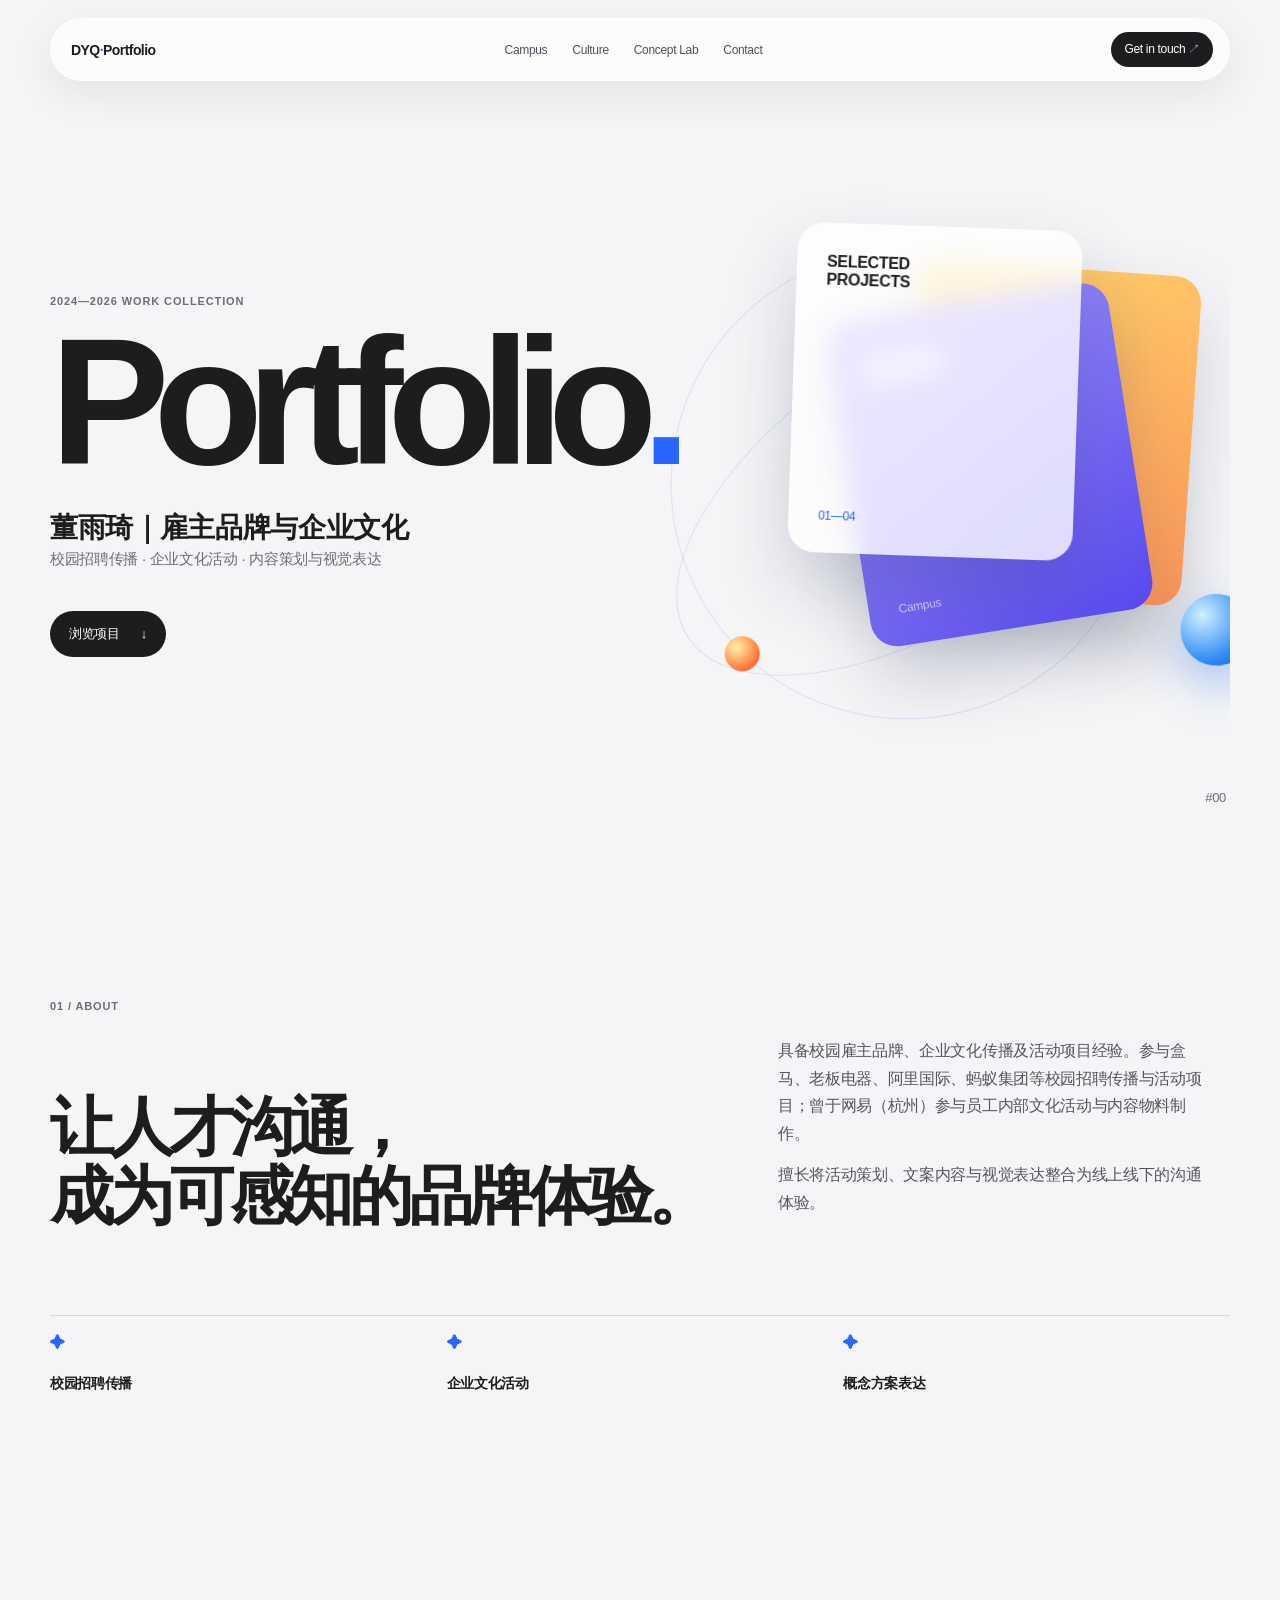
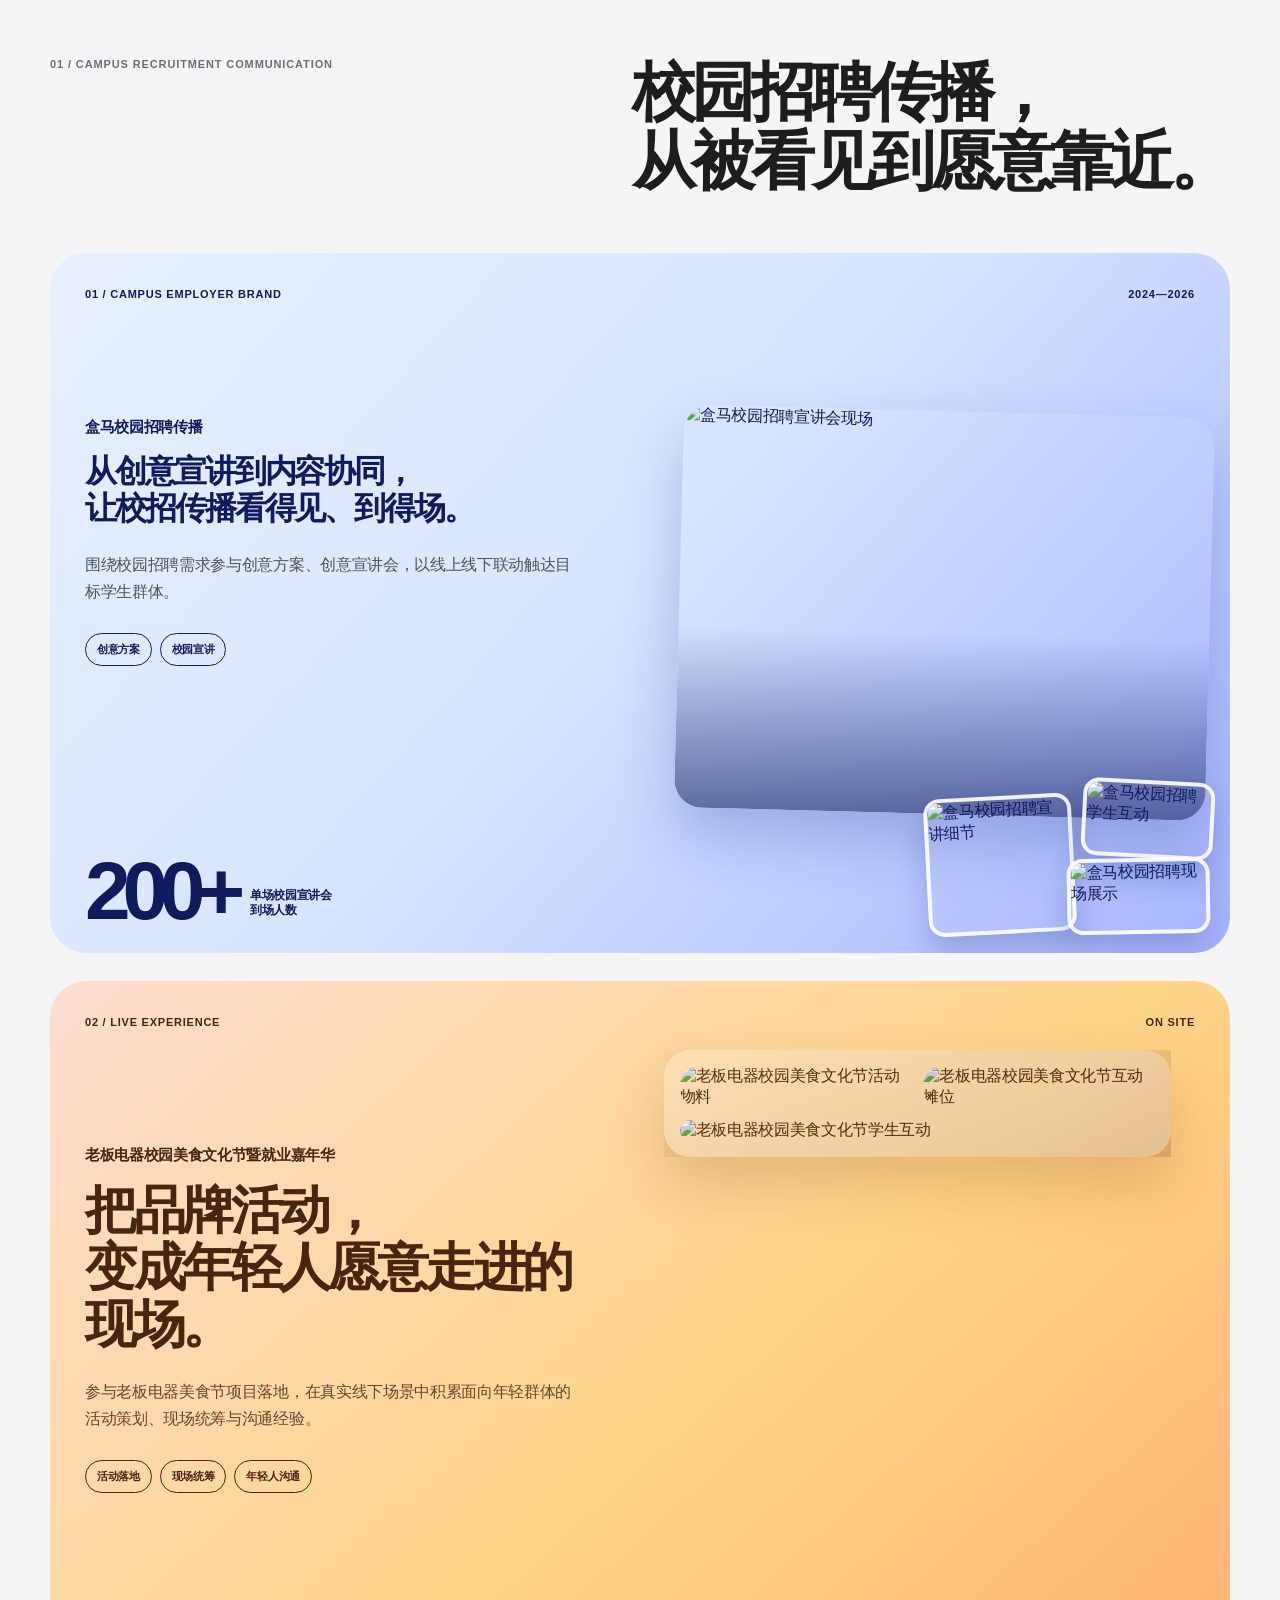
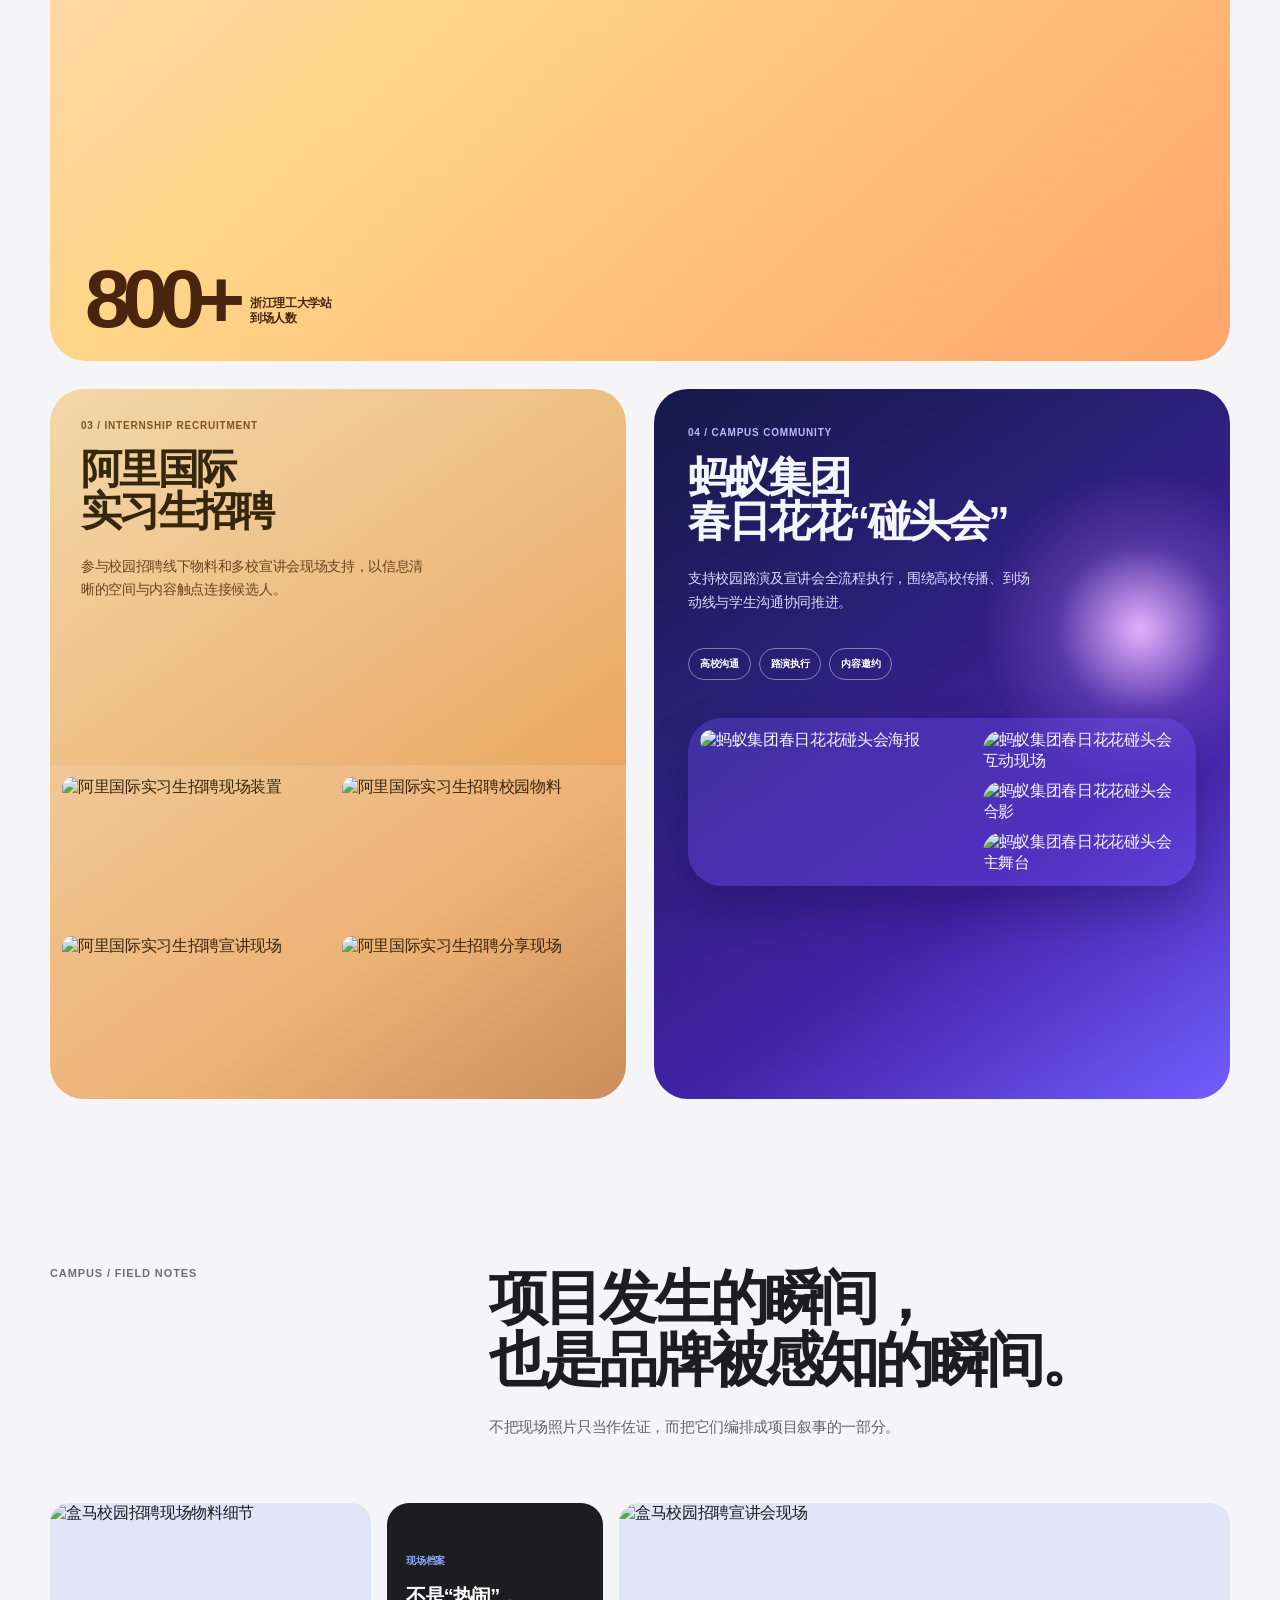
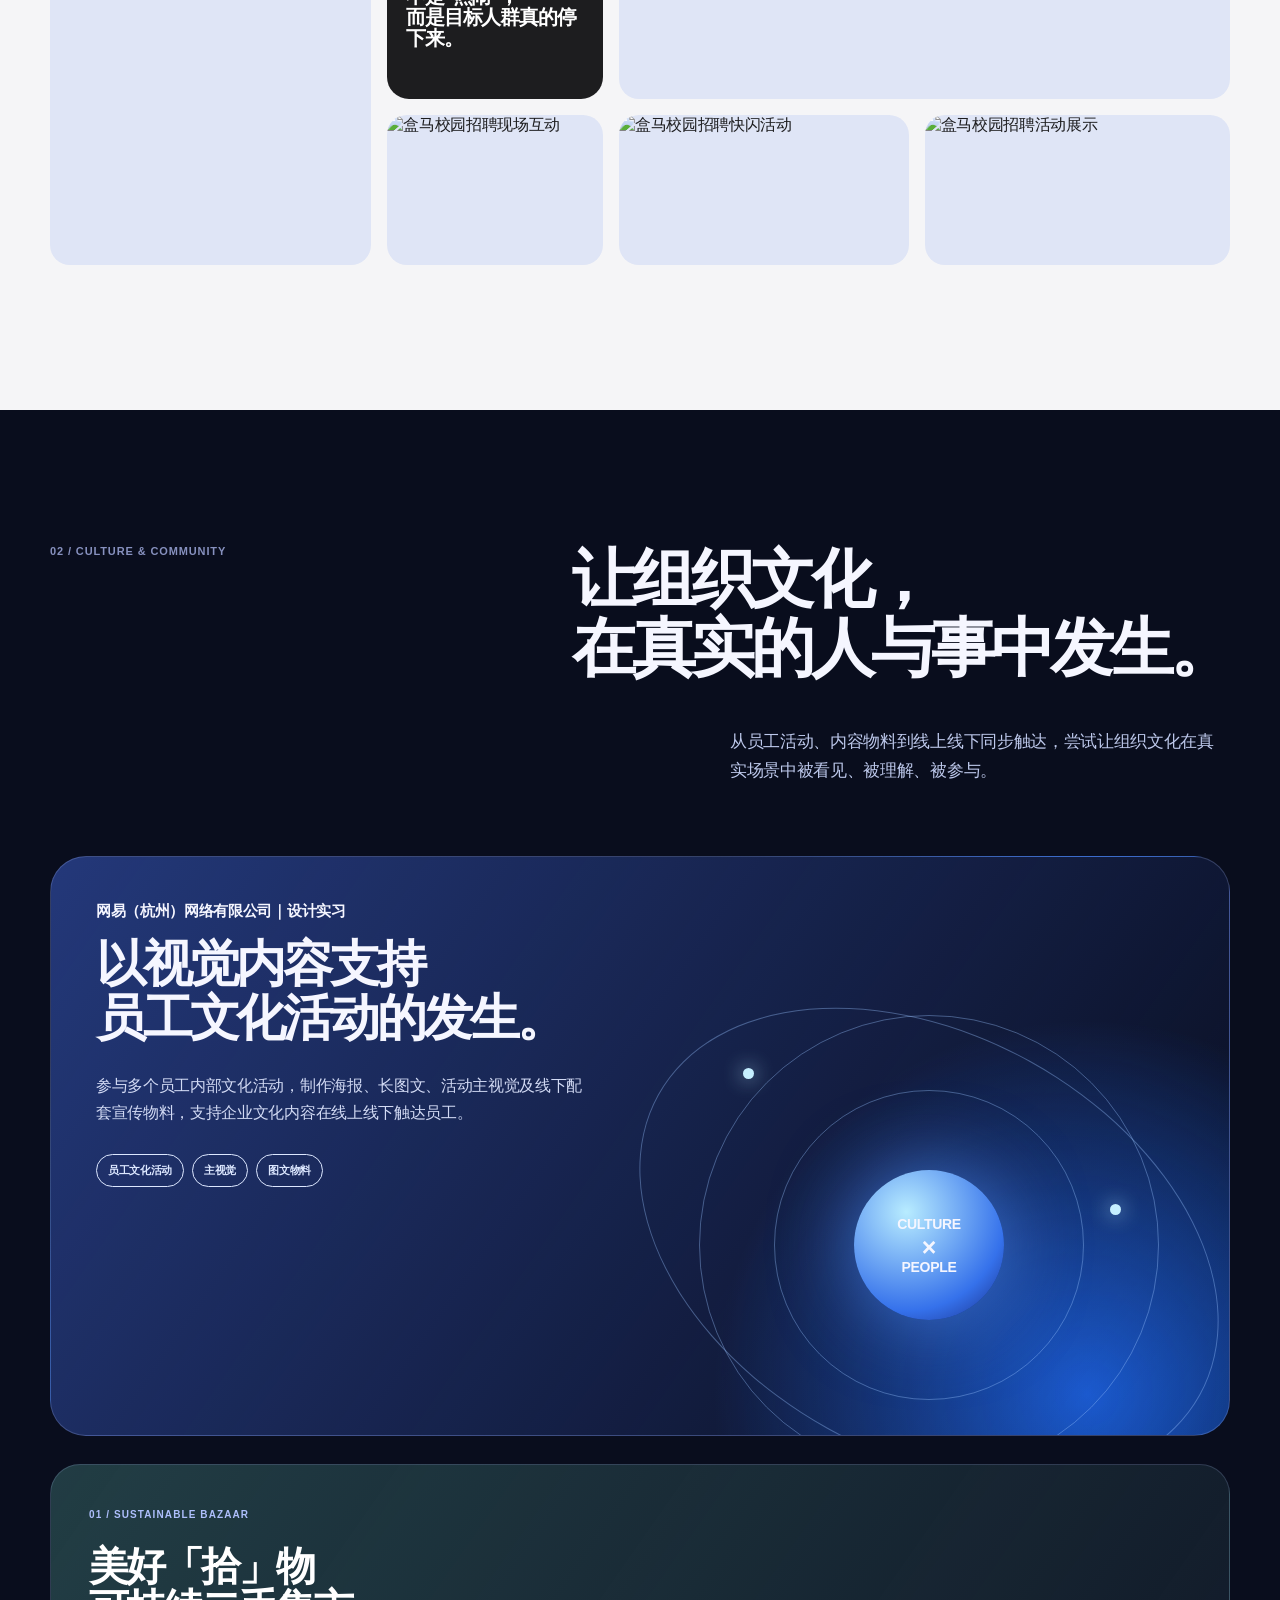
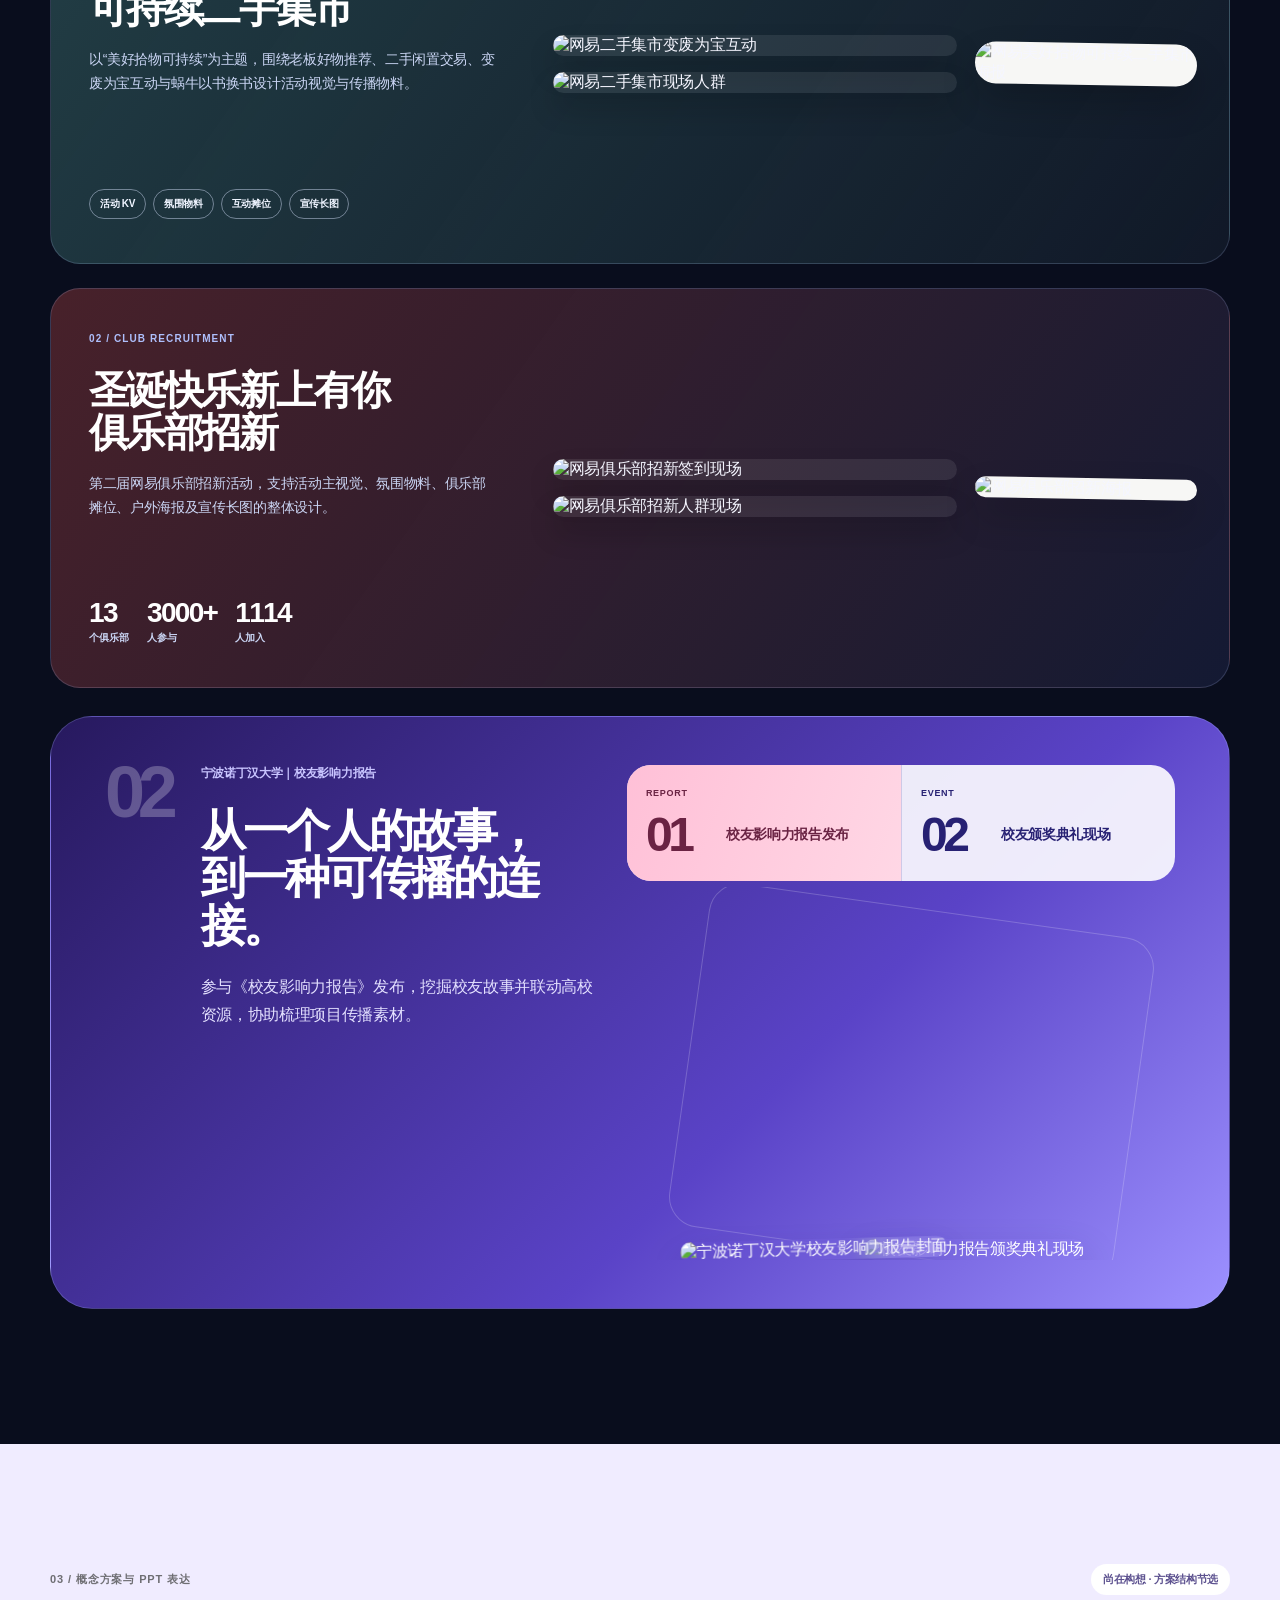
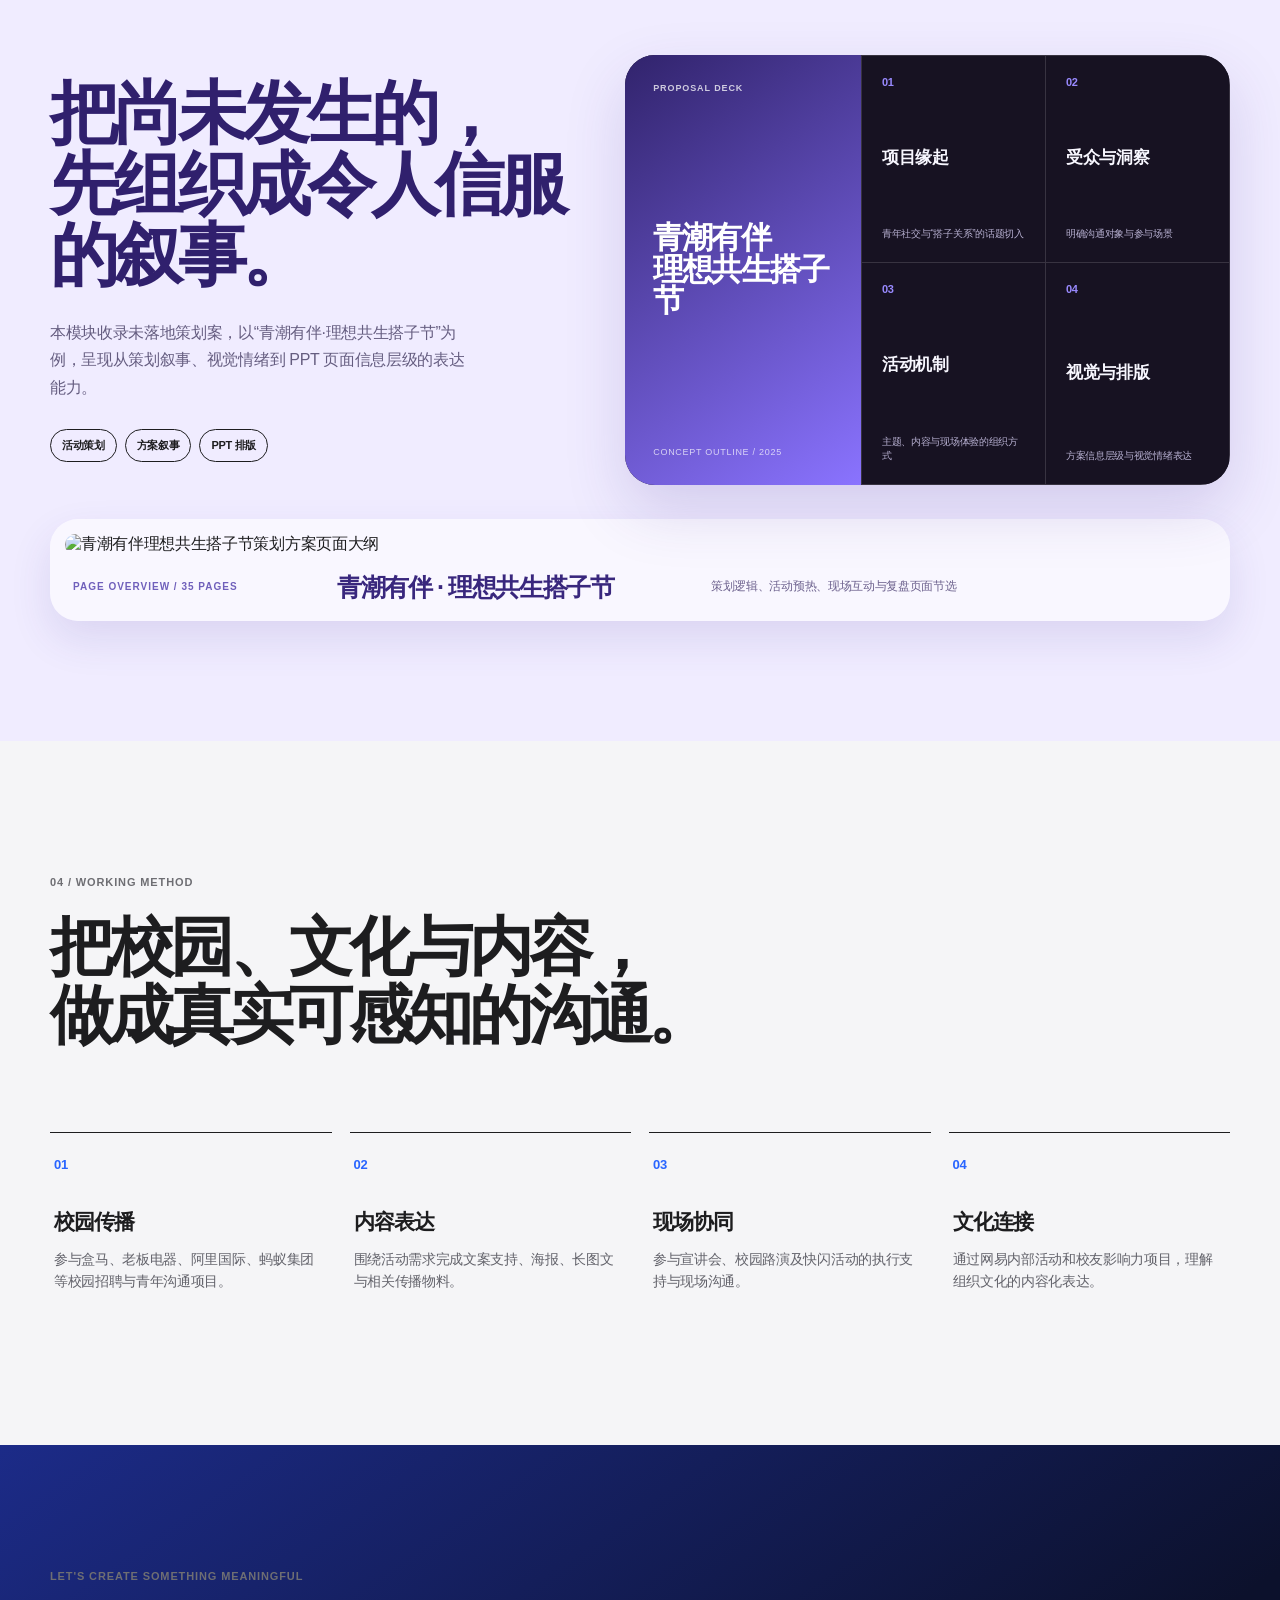
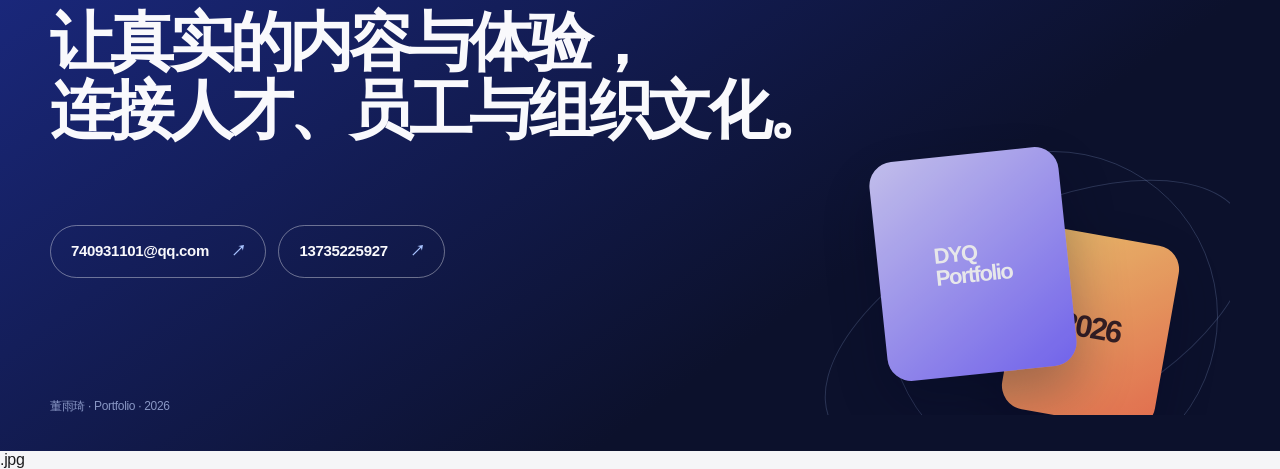
==== commit 32204751: "Add files via upload" ====
--- a/index.html
+++ b/index.html
@@ -1,247 +1,232 @@
-<!DOCTYPE html PUBLIC "-//W3C//DTD HTML 4.01//EN" "http://www.w3.org/TR/html4/strict.dtd">
-<html>
-<head>
-  <meta http-equiv="Content-Type" content="text/html; charset=utf-8">
-  <meta http-equiv="Content-Style-Type" content="text/css">
-  <title></title>
-  <meta name="Generator" content="Cocoa HTML Writer">
-  <meta name="CocoaVersion" content="2299">
-  <style type="text/css">
-    p.p1 {margin: 0.0px 0.0px 0.0px 0.0px; font: 12.0px Helvetica}
-    p.p2 {margin: 0.0px 0.0px 0.0px 0.0px; font: 12.0px Helvetica; min-height: 14.0px}
-  </style>
-</head>
-<body>
-<p class="p1">&lt;!doctype html&gt;</p>
-<p class="p1">&lt;html lang="zh-CN"&gt;</p>
-<p class="p1"><span class="Apple-converted-space">  </span>&lt;head&gt;</p>
-<p class="p1"><span class="Apple-converted-space">    </span>&lt;meta charset="UTF-8" /&gt;</p>
-<p class="p1"><span class="Apple-converted-space">    </span>&lt;meta name="viewport" content="width=device-width, initial-scale=1.0" /&gt;</p>
-<p class="p1"><span class="Apple-converted-space">    </span>&lt;meta name="description" content="董雨琦｜雇主品牌与企业文化作品集" /&gt;</p>
-<p class="p1"><span class="Apple-converted-space">    </span>&lt;title&gt;董雨琦｜Portfolio&lt;/title&gt;</p>
-<p class="p1"><span class="Apple-converted-space">    </span>&lt;link rel="stylesheet" href="styles.css" /&gt;</p>
-<p class="p1"><span class="Apple-converted-space">  </span>&lt;/head&gt;</p>
-<p class="p1"><span class="Apple-converted-space">  </span>&lt;body&gt;</p>
-<p class="p1"><span class="Apple-converted-space">    </span>&lt;header class="site-header"&gt;</p>
-<p class="p1"><span class="Apple-converted-space">      </span>&lt;a class="brand" href="#top" aria-label="返回首页"&gt;DYQ&lt;span&gt;·&lt;/span&gt;Portfolio&lt;/a&gt;</p>
-<p class="p1"><span class="Apple-converted-space">      </span>&lt;nav aria-label="主导航"&gt;</p>
-<p class="p1"><span class="Apple-converted-space">        </span>&lt;a href="#campus"&gt;Campus&lt;/a&gt;</p>
-<p class="p1"><span class="Apple-converted-space">        </span>&lt;a href="#culture"&gt;Culture&lt;/a&gt;</p>
-<p class="p1"><span class="Apple-converted-space">        </span>&lt;a href="#concept-lab"&gt;Concept Lab&lt;/a&gt;</p>
-<p class="p1"><span class="Apple-converted-space">        </span>&lt;a href="#contact"&gt;Contact&lt;/a&gt;</p>
-<p class="p1"><span class="Apple-converted-space">      </span>&lt;/nav&gt;</p>
-<p class="p1"><span class="Apple-converted-space">      </span>&lt;a class="nav-contact" href="#contact"&gt;Get in touch &lt;span&gt;↗&lt;/span&gt;&lt;/a&gt;</p>
-<p class="p1"><span class="Apple-converted-space">    </span>&lt;/header&gt;</p>
-<p class="p2"><br></p>
-<p class="p1"><span class="Apple-converted-space">    </span>&lt;main id="top"&gt;</p>
-<p class="p1"><span class="Apple-converted-space">      </span>&lt;section class="hero section-shell" aria-labelledby="hero-title"&gt;</p>
-<p class="p1"><span class="Apple-converted-space">        </span>&lt;div class="hero-copy"&gt;</p>
-<p class="p1"><span class="Apple-converted-space">          </span>&lt;p class="eyebrow"&gt;2024—2026 WORK COLLECTION&lt;/p&gt;</p>
-<p class="p1"><span class="Apple-converted-space">          </span>&lt;h1 id="hero-title"&gt;Portfolio&lt;span class="period"&gt;.&lt;/span&gt;&lt;/h1&gt;</p>
-<p class="p1"><span class="Apple-converted-space">          </span>&lt;p class="hero-intro"&gt;董雨琦｜雇主品牌与企业文化&lt;/p&gt;</p>
-<p class="p1"><span class="Apple-converted-space">          </span>&lt;p class="hero-note"&gt;校园招聘传播 · 企业文化活动 · 内容策划与视觉表达&lt;/p&gt;</p>
-<p class="p1"><span class="Apple-converted-space">          </span>&lt;a class="pill-link" href="#campus"&gt;浏览项目 &lt;span&gt;↓&lt;/span&gt;&lt;/a&gt;</p>
-<p class="p1"><span class="Apple-converted-space">        </span>&lt;/div&gt;</p>
-<p class="p1"><span class="Apple-converted-space">        </span>&lt;div class="hero-object" aria-hidden="true"&gt;</p>
-<p class="p1"><span class="Apple-converted-space">          </span>&lt;div class="orbit orbit-one"&gt;&lt;/div&gt;</p>
-<p class="p1"><span class="Apple-converted-space">          </span>&lt;div class="orbit orbit-two"&gt;&lt;/div&gt;</p>
-<p class="p1"><span class="Apple-converted-space">          </span>&lt;div class="paper-card card-back"&gt;</p>
-<p class="p1"><span class="Apple-converted-space">            </span>&lt;span&gt;2024&lt;/span&gt;</p>
-<p class="p1"><span class="Apple-converted-space">            </span>&lt;small&gt;Culture&lt;/small&gt;</p>
-<p class="p1"><span class="Apple-converted-space">          </span>&lt;/div&gt;</p>
-<p class="p1"><span class="Apple-converted-space">          </span>&lt;div class="paper-card card-middle"&gt;</p>
-<p class="p1"><span class="Apple-converted-space">            </span>&lt;span&gt;2025&lt;/span&gt;</p>
-<p class="p1"><span class="Apple-converted-space">            </span>&lt;small&gt;Campus&lt;/small&gt;</p>
-<p class="p1"><span class="Apple-converted-space">          </span>&lt;/div&gt;</p>
-<p class="p1"><span class="Apple-converted-space">          </span>&lt;div class="paper-card card-front"&gt;</p>
-<p class="p1"><span class="Apple-converted-space">            </span>&lt;b&gt;SELECTED&lt;br /&gt;PROJECTS&lt;/b&gt;</p>
-<p class="p1"><span class="Apple-converted-space">            </span>&lt;i&gt;01—04&lt;/i&gt;</p>
-<p class="p1"><span class="Apple-converted-space">          </span>&lt;/div&gt;</p>
-<p class="p1"><span class="Apple-converted-space">          </span>&lt;div class="glass-orb orb-blue"&gt;&lt;/div&gt;</p>
-<p class="p1"><span class="Apple-converted-space">          </span>&lt;div class="glass-orb orb-orange"&gt;&lt;/div&gt;</p>
-<p class="p1"><span class="Apple-converted-space">        </span>&lt;/div&gt;</p>
-<p class="p1"><span class="Apple-converted-space">        </span>&lt;span class="hero-index"&gt;#00&lt;/span&gt;</p>
-<p class="p1"><span class="Apple-converted-space">      </span>&lt;/section&gt;</p>
-<p class="p2"><br></p>
-<p class="p1"><span class="Apple-converted-space">      </span>&lt;section class="intro section-shell" id="about" aria-labelledby="intro-title"&gt;</p>
-<p class="p1"><span class="Apple-converted-space">        </span>&lt;p class="section-number"&gt;01 / ABOUT&lt;/p&gt;</p>
-<p class="p1"><span class="Apple-converted-space">        </span>&lt;div class="intro-grid"&gt;</p>
-<p class="p1"><span class="Apple-converted-space">          </span>&lt;h2 id="intro-title"&gt;让人才沟通，&lt;br /&gt;成为可感知的品牌体验。&lt;/h2&gt;</p>
-<p class="p1"><span class="Apple-converted-space">          </span>&lt;div class="intro-body"&gt;</p>
-<p class="p1"><span class="Apple-converted-space">            </span>&lt;p&gt;具备校园雇主品牌、企业文化传播及活动项目经验。参与盒马、老板电器、阿里国际、蚂蚁集团等校园招聘传播与活动项目；曾于网易（杭州）参与员工内部文化活动与内容物料制作。&lt;/p&gt;</p>
-<p class="p1"><span class="Apple-converted-space">            </span>&lt;p&gt;擅长将活动策划、文案内容与视觉表达整合为线上线下的沟通体验。&lt;/p&gt;</p>
-<p class="p1"><span class="Apple-converted-space">          </span>&lt;/div&gt;</p>
-<p class="p1"><span class="Apple-converted-space">        </span>&lt;/div&gt;</p>
-<p class="p1"><span class="Apple-converted-space">        </span>&lt;div class="capability-row" role="list" aria-label="核心能力"&gt;</p>
-<p class="p1"><span class="Apple-converted-space">          </span>&lt;span role="listitem"&gt;校园招聘传播&lt;/span&gt;</p>
-<p class="p1"><span class="Apple-converted-space">          </span>&lt;span role="listitem"&gt;企业文化活动&lt;/span&gt;</p>
-<p class="p1"><span class="Apple-converted-space">          </span>&lt;span role="listitem"&gt;概念方案表达&lt;/span&gt;</p>
-<p class="p1"><span class="Apple-converted-space">        </span>&lt;/div&gt;</p>
-<p class="p1"><span class="Apple-converted-space">      </span>&lt;/section&gt;</p>
-<p class="p2"><br></p>
-<p class="p1"><span class="Apple-converted-space">      </span>&lt;section class="project-section section-shell" id="campus" aria-labelledby="work-title"&gt;</p>
-<p class="p1"><span class="Apple-converted-space">        </span>&lt;div class="section-heading"&gt;</p>
-<p class="p1"><span class="Apple-converted-space">          </span>&lt;p class="section-number"&gt;01 / CAMPUS RECRUITMENT COMMUNICATION&lt;/p&gt;</p>
-<p class="p1"><span class="Apple-converted-space">          </span>&lt;h2 id="work-title"&gt;校园招聘传播，&lt;br /&gt;从被看见到愿意靠近。&lt;/h2&gt;</p>
-<p class="p1"><span class="Apple-converted-space">        </span>&lt;/div&gt;</p>
-<p class="p2"><br></p>
-<p class="p1"><span class="Apple-converted-space">        </span>&lt;article class="project-card project-hema"&gt;</p>
-<p class="p1"><span class="Apple-converted-space">          </span>&lt;div class="project-meta"&gt;</p>
-<p class="p1"><span class="Apple-converted-space">            </span>&lt;p&gt;01 / CAMPUS EMPLOYER BRAND&lt;/p&gt;</p>
-<p class="p1"><span class="Apple-converted-space">            </span>&lt;span&gt;2024—2026&lt;/span&gt;</p>
-<p class="p1"><span class="Apple-converted-space">          </span>&lt;/div&gt;</p>
-<p class="p1"><span class="Apple-converted-space">          </span>&lt;div class="project-copy"&gt;</p>
-<p class="p1"><span class="Apple-converted-space">            </span>&lt;p class="project-kicker"&gt;盒马校园招聘传播&lt;/p&gt;</p>
-<p class="p1"><span class="Apple-converted-space">            </span>&lt;h3&gt;&lt;span class="hema-title-line"&gt;从创意宣讲到内容协同，&lt;/span&gt;&lt;br /&gt;让校招传播看得见、到得场。&lt;/h3&gt;</p>
-<p class="p1"><span class="Apple-converted-space">            </span>&lt;p class="project-desc"&gt;围绕校园招聘需求参与创意方案、创意宣讲会，以线上线下联动触达目标学生群体。&lt;/p&gt;</p>
-<p class="p1"><span class="Apple-converted-space">            </span>&lt;div class="project-tags"&gt;&lt;span&gt;创意方案&lt;/span&gt;&lt;span&gt;校园宣讲&lt;/span&gt;&lt;/div&gt;</p>
-<p class="p1"><span class="Apple-converted-space">          </span>&lt;/div&gt;</p>
-<p class="p1"><span class="Apple-converted-space">          </span>&lt;div class="result-lockup"&gt;&lt;strong&gt;200+&lt;/strong&gt;&lt;span&gt;单场校园宣讲会&lt;br /&gt;到场人数&lt;/span&gt;&lt;/div&gt;</p>
-<p class="p1"><span class="Apple-converted-space">          </span>&lt;div class="hema-visual hema-real"&gt;</p>
-<p class="p1"><span class="Apple-converted-space">            </span>&lt;figure class="hema-primary-photo"&gt;&lt;img src="assets/hema-hero.jpg" alt="盒马校园招聘宣讲会现场" /&gt;&lt;/figure&gt;</p>
-<p class="p1"><span class="Apple-converted-space">            </span>&lt;div class="hema-thumb-row" aria-label="盒马校园宣讲会现场记录"&gt;</p>
-<p class="p1"><span class="Apple-converted-space">              </span>&lt;img src="assets/hema-detail-01.jpg" alt="盒马校园招聘宣讲细节" /&gt;</p>
-<p class="p1"><span class="Apple-converted-space">              </span>&lt;img src="assets/hema-detail-02.jpg" alt="盒马校园招聘学生互动" /&gt;</p>
-<p class="p1"><span class="Apple-converted-space">              </span>&lt;img src="assets/hema-detail-03.jpg" alt="盒马校园招聘现场展示" /&gt;</p>
-<p class="p1"><span class="Apple-converted-space">            </span>&lt;/div&gt;</p>
-<p class="p1"><span class="Apple-converted-space">          </span>&lt;/div&gt;</p>
-<p class="p1"><span class="Apple-converted-space">        </span>&lt;/article&gt;</p>
-<p class="p2"><br></p>
-<p class="p1"><span class="Apple-converted-space">        </span>&lt;article class="project-card project-boss"&gt;</p>
-<p class="p1"><span class="Apple-converted-space">          </span>&lt;div class="project-meta"&gt;</p>
-<p class="p1"><span class="Apple-converted-space">            </span>&lt;p&gt;02 / LIVE EXPERIENCE&lt;/p&gt;</p>
-<p class="p1"><span class="Apple-converted-space">            </span>&lt;span&gt;ON SITE&lt;/span&gt;</p>
-<p class="p1"><span class="Apple-converted-space">          </span>&lt;/div&gt;</p>
-<p class="p1"><span class="Apple-converted-space">          </span>&lt;div class="project-copy"&gt;</p>
-<p class="p1"><span class="Apple-converted-space">            </span>&lt;p class="project-kicker"&gt;老板电器校园美食文化节暨就业嘉年华&lt;/p&gt;</p>
-<p class="p1"><span class="Apple-converted-space">            </span>&lt;h3&gt;把品牌活动，&lt;br /&gt;变成年轻人愿意走进的现场。&lt;/h3&gt;</p>
-<p class="p1"><span class="Apple-converted-space">            </span>&lt;p class="project-desc"&gt;参与老板电器美食节项目落地，在真实线下场景中积累面向年轻群体的活动策划、现场统筹与沟通经验。&lt;/p&gt;</p>
-<p class="p1"><span class="Apple-converted-space">            </span>&lt;div class="project-tags"&gt;&lt;span&gt;活动落地&lt;/span&gt;&lt;span&gt;现场统筹&lt;/span&gt;&lt;span&gt;年轻人沟通&lt;/span&gt;&lt;/div&gt;</p>
-<p class="p1"><span class="Apple-converted-space">          </span>&lt;/div&gt;</p>
-<p class="p1"><span class="Apple-converted-space">          </span>&lt;div class="result-lockup"&gt;&lt;strong&gt;800+&lt;/strong&gt;&lt;span&gt;浙江理工大学站&lt;br /&gt;到场人数&lt;/span&gt;&lt;/div&gt;</p>
-<p class="p1"><span class="Apple-converted-space">          </span>&lt;div class="boss-visual boss-real"&gt;</p>
-<p class="p1"><span class="Apple-converted-space">            </span>&lt;div class="boss-photo-grid" aria-label="老板电器美食节项目资料"&gt;</p>
-<p class="p1"><span class="Apple-converted-space">                </span>&lt;img src="assets/robam-03.jpg" alt="老板电器校园美食文化节活动物料" /&gt;&lt;img src="assets/robam-02.jpg" alt="老板电器校园美食文化节互动摊位" /&gt;&lt;img src="assets/robam-04.jpg" alt="老板电器校园美食文化节学生互动" /&gt;</p>
-<p class="p1"><span class="Apple-converted-space">            </span>&lt;/div&gt;</p>
-<p class="p1"><span class="Apple-converted-space">            </span>&lt;span&gt;活动现场图集&lt;/span&gt;</p>
-<p class="p1"><span class="Apple-converted-space">          </span>&lt;/div&gt;</p>
-<p class="p1"><span class="Apple-converted-space">        </span>&lt;/article&gt;</p>
-<p class="p2"><br></p>
-<p class="p1"><span class="Apple-converted-space">        </span>&lt;div class="recruitment-grid" aria-label="更多校园招聘项目"&gt;</p>
-<p class="p1"><span class="Apple-converted-space">          </span>&lt;article class="recruit-card recruit-ali"&gt;</p>
-<p class="p1"><span class="Apple-converted-space">            </span>&lt;div class="recruit-card-top"&gt;&lt;span&gt;03 / INTERNSHIP RECRUITMENT&lt;/span&gt;&lt;b&gt;阿里国际&lt;br /&gt;实习生招聘&lt;/b&gt;&lt;/div&gt;</p>
-<p class="p1"><span class="Apple-converted-space">            </span>&lt;p&gt;参与校园招聘线下物料和多校宣讲会现场支持，以信息清晰的空间与内容触点连接候选人。&lt;/p&gt;</p>
-<p class="p1"><span class="Apple-converted-space">            </span>&lt;div class="recruit-gallery gallery-four" aria-label="阿里国际实习生招聘现场图集"&gt;</p>
-<p class="p1"><span class="Apple-converted-space">              </span>&lt;img src="assets/alibaba-01.jpg" alt="阿里国际实习生招聘现场装置" /&gt;&lt;img src="assets/alibaba-02.jpg" alt="阿里国际实习生招聘校园物料" /&gt;&lt;img src="assets/alibaba-03.jpg" alt="阿里国际实习生招聘宣讲现场" /&gt;&lt;img src="assets/alibaba-04.jpg" alt="阿里国际实习生招聘分享现场" /&gt;</p>
-<p class="p1"><span class="Apple-converted-space">            </span>&lt;/div&gt;</p>
-<p class="p1"><span class="Apple-converted-space">          </span>&lt;/article&gt;</p>
-<p class="p1"><span class="Apple-converted-space">          </span>&lt;article class="recruit-card recruit-ant"&gt;</p>
-<p class="p1"><span class="Apple-converted-space">            </span>&lt;div class="ant-glow"&gt;&lt;/div&gt;</p>
-<p class="p1"><span class="Apple-converted-space">            </span>&lt;div class="recruit-card-top"&gt;&lt;span&gt;04 / CAMPUS COMMUNITY&lt;/span&gt;&lt;b&gt;蚂蚁集团&lt;br /&gt;春日花花“碰头会”&lt;/b&gt;&lt;/div&gt;</p>
-<p class="p1"><span class="Apple-converted-space">            </span>&lt;p&gt;支持校园路演及宣讲会全流程执行，围绕高校传播、到场动线与学生沟通协同推进。&lt;/p&gt;</p>
-<p class="p1"><span class="Apple-converted-space">            </span>&lt;div class="ant-pills"&gt;&lt;span&gt;高校沟通&lt;/span&gt;&lt;span&gt;路演执行&lt;/span&gt;&lt;span&gt;内容邀约&lt;/span&gt;&lt;/div&gt;</p>
-<p class="p1"><span class="Apple-converted-space">            </span>&lt;div class="recruit-gallery gallery-ant" aria-label="蚂蚁集团春日花花碰头会现场图集"&gt;</p>
-<p class="p1"><span class="Apple-converted-space">              </span>&lt;figure class="ant-poster"&gt;&lt;img src="assets/ant-01.jpg" alt="蚂蚁集团春日花花碰头会海报" /&gt;&lt;/figure&gt;</p>
-<p class="p1"><span class="Apple-converted-space">              </span>&lt;div class="ant-scenes"&gt;&lt;img src="assets/ant-04.jpg" alt="蚂蚁集团春日花花碰头会互动现场" /&gt;&lt;img src="assets/ant-03.jpg" alt="蚂蚁集团春日花花碰头会合影" /&gt;&lt;img src="assets/ant-02.jpg" alt="蚂蚁集团春日花花碰头会主舞台" /&gt;&lt;/div&gt;</p>
-<p class="p1"><span class="Apple-converted-space">            </span>&lt;/div&gt;</p>
-<p class="p1"><span class="Apple-converted-space">          </span>&lt;/article&gt;</p>
-<p class="p1"><span class="Apple-converted-space">        </span>&lt;/div&gt;</p>
-<p class="p1"><span class="Apple-converted-space">      </span>&lt;/section&gt;</p>
-<p class="p2"><br></p>
-<p class="p1"><span class="Apple-converted-space">      </span>&lt;section class="field-notes section-shell" aria-labelledby="field-notes-title"&gt;</p>
-<p class="p1"><span class="Apple-converted-space">        </span>&lt;div class="field-notes-head"&gt;</p>
-<p class="p1"><span class="Apple-converted-space">          </span>&lt;p class="section-number"&gt;CAMPUS / FIELD NOTES&lt;/p&gt;</p>
-<p class="p1"><span class="Apple-converted-space">          </span>&lt;div&gt;&lt;h2 id="field-notes-title"&gt;项目发生的瞬间，&lt;br /&gt;也是品牌被感知的瞬间。&lt;/h2&gt;&lt;p&gt;不把现场照片只当作佐证，而把它们编排成项目叙事的一部分。&lt;/p&gt;&lt;/div&gt;</p>
-<p class="p1"><span class="Apple-converted-space">        </span>&lt;/div&gt;</p>
-<p class="p1"><span class="Apple-converted-space">        </span>&lt;div class="field-notes-grid"&gt;</p>
-<p class="p1"><span class="Apple-converted-space">          </span>&lt;figure class="note-photo note-photo-tall"&gt;&lt;img src="assets/hema-note-02.jpg" alt="盒马校园招聘现场物料细节" /&gt;&lt;/figure&gt;</p>
-<p class="p1"><span class="Apple-converted-space">          </span>&lt;div class="note-copy-block"&gt;&lt;span&gt;现场档案&lt;/span&gt;&lt;b&gt;不是“热闹”，&lt;br /&gt;而是目标人群真的停下来。&lt;/b&gt;&lt;/div&gt;</p>
-<p class="p1"><span class="Apple-converted-space">          </span>&lt;figure class="note-photo note-photo-wide"&gt;&lt;img src="assets/hema-note-01.jpg" alt="盒马校园招聘宣讲会现场" /&gt;&lt;/figure&gt;</p>
-<p class="p1"><span class="Apple-converted-space">          </span>&lt;figure class="note-photo note-photo-entry"&gt;&lt;img src="assets/hema-note-03.jpg" alt="盒马校园招聘现场互动" /&gt;&lt;/figure&gt;</p>
-<p class="p1"><span class="Apple-converted-space">          </span>&lt;figure class="note-photo note-photo-role"&gt;&lt;img src="assets/hema-note-04.jpg" alt="盒马校园招聘快闪活动" /&gt;&lt;/figure&gt;</p>
-<p class="p1"><span class="Apple-converted-space">          </span>&lt;figure class="note-photo note-photo-talk"&gt;&lt;img src="assets/hema-detail-03.jpg" alt="盒马校园招聘活动展示" /&gt;&lt;/figure&gt;</p>
-<p class="p1"><span class="Apple-converted-space">        </span>&lt;/div&gt;</p>
-<p class="p1"><span class="Apple-converted-space">      </span>&lt;/section&gt;</p>
-<p class="p2"><br></p>
-<p class="p1"><span class="Apple-converted-space">      </span>&lt;section class="culture-section" id="culture" aria-labelledby="culture-title"&gt;</p>
-<p class="p1"><span class="Apple-converted-space">        </span>&lt;div class="section-shell culture-wrap"&gt;</p>
-<p class="p1"><span class="Apple-converted-space">          </span>&lt;div class="section-heading"&gt;</p>
-<p class="p1"><span class="Apple-converted-space">            </span>&lt;p class="section-number"&gt;02 / CULTURE &amp;amp; COMMUNITY&lt;/p&gt;</p>
-<p class="p1"><span class="Apple-converted-space">            </span>&lt;h2 id="culture-title"&gt;让组织文化，&lt;br /&gt;在真实的人与事中发生。&lt;/h2&gt;</p>
-<p class="p1"><span class="Apple-converted-space">          </span>&lt;/div&gt;</p>
-<p class="p1"><span class="Apple-converted-space">          </span>&lt;div class="culture-statement"&gt;</p>
-<p class="p1"><span class="Apple-converted-space">            </span>&lt;p&gt;从员工活动、内容物料到线上线下同步触达，尝试让组织文化在真实场景中被看见、被理解、被参与。&lt;/p&gt;</p>
-<p class="p1"><span class="Apple-converted-space">          </span>&lt;/div&gt;</p>
-<p class="p1"><span class="Apple-converted-space">          </span>&lt;article class="culture-card"&gt;</p>
-<p class="p1"><span class="Apple-converted-space">            </span>&lt;div class="culture-card-copy"&gt;</p>
-<p class="p1"><span class="Apple-converted-space">              </span>&lt;p class="project-kicker"&gt;网易（杭州）网络有限公司｜设计实习&lt;/p&gt;</p>
-<p class="p1"><span class="Apple-converted-space">              </span>&lt;h3&gt;以视觉内容支持&lt;br /&gt;员工文化活动的发生。&lt;/h3&gt;</p>
-<p class="p1"><span class="Apple-converted-space">              </span>&lt;p&gt;参与多个员工内部文化活动，制作海报、长图文、活动主视觉及线下配套宣传物料，支持企业文化内容在线上线下触达员工。&lt;/p&gt;</p>
-<p class="p1"><span class="Apple-converted-space">              </span>&lt;div class="project-tags light-tags"&gt;&lt;span&gt;员工文化活动&lt;/span&gt;&lt;span&gt;主视觉&lt;/span&gt;&lt;span&gt;图文物料&lt;/span&gt;&lt;/div&gt;</p>
-<p class="p1"><span class="Apple-converted-space">            </span>&lt;/div&gt;</p>
-<p class="p1"><span class="Apple-converted-space">            </span>&lt;div class="culture-orbit" aria-hidden="true"&gt;</p>
-<p class="p1"><span class="Apple-converted-space">              </span>&lt;div class="orbit-line line-1"&gt;&lt;/div&gt;&lt;div class="orbit-line line-2"&gt;&lt;/div&gt;&lt;div class="orbit-line line-3"&gt;&lt;/div&gt;</p>
-<p class="p1"><span class="Apple-converted-space">              </span>&lt;span class="culture-dot dot-1"&gt;&lt;/span&gt;&lt;span class="culture-dot dot-2"&gt;&lt;/span&gt;&lt;span class="culture-dot dot-3"&gt;&lt;/span&gt;</p>
-<p class="p1"><span class="Apple-converted-space">              </span>&lt;div class="culture-centre"&gt;CULTURE&lt;br /&gt;&lt;em&gt;×&lt;/em&gt; PEOPLE&lt;/div&gt;</p>
-<p class="p1"><span class="Apple-converted-space">            </span>&lt;/div&gt;</p>
-<p class="p1"><span class="Apple-converted-space">          </span>&lt;/article&gt;</p>
-<p class="p1"><span class="Apple-converted-space">          </span>&lt;div class="netease-case-grid" aria-label="网易内部文化活动项目展示"&gt;</p>
-<p class="p1"><span class="Apple-converted-space">            </span>&lt;article class="netease-case netease-bazaar"&gt;</p>
-<p class="p1"><span class="Apple-converted-space">              </span>&lt;div class="netease-case-copy"&gt;&lt;span&gt;01 / SUSTAINABLE BAZAAR&lt;/span&gt;&lt;h3&gt;美好「拾」物&lt;br /&gt;可持续二手集市&lt;/h3&gt;&lt;p&gt;以“美好拾物可持续”为主题，围绕老板好物推荐、二手闲置交易、变废为宝互动与蜗牛以书换书设计活动视觉与传播物料。&lt;/p&gt;&lt;div class="case-tags"&gt;&lt;i&gt;活动 KV&lt;/i&gt;&lt;i&gt;氛围物料&lt;/i&gt;&lt;i&gt;互动摊位&lt;/i&gt;&lt;i&gt;宣传长图&lt;/i&gt;&lt;/div&gt;&lt;/div&gt;</p>
-<p class="p1"><span class="Apple-converted-space">              </span>&lt;div class="netease-case-visual"&gt;&lt;figure class="case-poster"&gt;&lt;img src="assets/netease-bazaar-poster.jpg" alt="网易美好拾物可持续二手集市海报" /&gt;&lt;/figure&gt;&lt;div class="case-scenes"&gt;&lt;img src="assets/netease-bazaar-workshop.jpg" alt="网易二手集市变废为宝互动" /&gt;&lt;img src="assets/netease-bazaar-crowd.jpg" alt="网易二手集市现场人群" /&gt;&lt;/div&gt;&lt;/div&gt;</p>
-<p class="p1"><span class="Apple-converted-space">            </span>&lt;/article&gt;</p>
-<p class="p1"><span class="Apple-converted-space">            </span>&lt;article class="netease-case netease-club"&gt;</p>
-<p class="p1"><span class="Apple-converted-space">              </span>&lt;div class="netease-case-copy"&gt;&lt;span&gt;02 / CLUB RECRUITMENT&lt;/span&gt;&lt;h3&gt;圣诞快乐新上有你&lt;br /&gt;俱乐部招新&lt;/h3&gt;&lt;p&gt;第二届网易俱乐部招新活动，支持活动主视觉、氛围物料、俱乐部摊位、户外海报及宣传长图的整体设计。&lt;/p&gt;&lt;div class="case-stat-row"&gt;&lt;b&gt;13&lt;em&gt;个俱乐部&lt;/em&gt;&lt;/b&gt;&lt;b&gt;3000+&lt;em&gt;人参与&lt;/em&gt;&lt;/b&gt;&lt;b&gt;1114&lt;em&gt;人加入&lt;/em&gt;&lt;/b&gt;&lt;/div&gt;&lt;/div&gt;</p>
-<p class="p1"><span class="Apple-converted-space">              </span>&lt;div class="netease-case-visual"&gt;&lt;figure class="case-poster"&gt;&lt;img src="assets/netease-club-poster.jpg" alt="网易俱乐部招新海报" /&gt;&lt;/figure&gt;&lt;div class="case-scenes"&gt;&lt;img src="assets/netease-club-onsite-close.jpg" alt="网易俱乐部招新签到现场" /&gt;&lt;img src="assets/netease-club-onsite-wide.jpg" alt="网易俱乐部招新人群现场" /&gt;&lt;/div&gt;&lt;/div&gt;</p>
-<p class="p1"><span class="Apple-converted-space">            </span>&lt;/article&gt;</p>
-<p class="p1"><span class="Apple-converted-space">          </span>&lt;/div&gt;</p>
-<p class="p1"><span class="Apple-converted-space">          </span>&lt;article class="alumni-feature"&gt;</p>
-<p class="p1"><span class="Apple-converted-space">            </span>&lt;div class="alumni-index"&gt;02&lt;/div&gt;</p>
-<p class="p1"><span class="Apple-converted-space">            </span>&lt;div class="alumni-copy"&gt;&lt;p&gt;宁波诺丁汉大学｜校友影响力报告&lt;/p&gt;&lt;h3&gt;从一个人的故事，&lt;br /&gt;到一种可传播的连接。&lt;/h3&gt;&lt;span&gt;参与《校友影响力报告》发布，挖掘校友故事并联动高校资源，协助梳理项目传播素材。&lt;/span&gt;&lt;/div&gt;</p>
-<p class="p1"><span class="Apple-converted-space">            </span>&lt;div class="alumni-assets"&gt;</p>
-<p class="p1"><span class="Apple-converted-space">              </span>&lt;div class="alumni-markers" aria-label="项目内容"&gt;&lt;span&gt;&lt;i&gt;REPORT&lt;/i&gt;&lt;b&gt;01&lt;/b&gt;&lt;em&gt;校友影响力报告发布&lt;/em&gt;&lt;/span&gt;&lt;span&gt;&lt;i&gt;EVENT&lt;/i&gt;&lt;b&gt;02&lt;/b&gt;&lt;em&gt;校友颁奖典礼现场&lt;/em&gt;&lt;/span&gt;&lt;/div&gt;</p>
-<p class="p1"><span class="Apple-converted-space">              </span>&lt;div class="alumni-visual-pair"&gt;&lt;figure class="alumni-slot alumni-report-slot"&gt;&lt;img src="assets/alumni-report-cover.jpg" alt="宁波诺丁汉大学校友影响力报告封面" /&gt;&lt;/figure&gt;&lt;figure class="alumni-slot alumni-ceremony-slot"&gt;&lt;img src="assets/alumni-ceremony.jpg" alt="校友影响力报告颁奖典礼现场" /&gt;&lt;/figure&gt;&lt;/div&gt;</p>
-<p class="p1"><span class="Apple-converted-space">            </span>&lt;/div&gt;</p>
-<p class="p1"><span class="Apple-converted-space">          </span>&lt;/article&gt;</p>
-<p class="p1"><span class="Apple-converted-space">        </span>&lt;/div&gt;</p>
-<p class="p1"><span class="Apple-converted-space">      </span>&lt;/section&gt;</p>
-<p class="p2"><br></p>
-<p class="p1"><span class="Apple-converted-space">      </span>&lt;section class="concept-section" id="concept-lab" aria-labelledby="concept-title"&gt;</p>
-<p class="p1"><span class="Apple-converted-space">        </span>&lt;div class="section-shell concept-wrap"&gt;</p>
-<p class="p1"><span class="Apple-converted-space">          </span>&lt;div class="concept-heading"&gt;&lt;p class="section-number"&gt;03 / 概念方案与 PPT 表达&lt;/p&gt;&lt;span&gt;尚在构想 · 方案结构节选&lt;/span&gt;&lt;/div&gt;</p>
-<p class="p1"><span class="Apple-converted-space">          </span>&lt;div class="concept-main"&gt;</p>
-<p class="p1"><span class="Apple-converted-space">            </span>&lt;div&gt;&lt;h2 id="concept-title"&gt;把尚未发生的，&lt;br /&gt;先组织成令人信服的叙事。&lt;/h2&gt;&lt;p&gt;本模块收录未落地策划案，以“青潮有伴·理想共生搭子节”为例，呈现从策划叙事、视觉情绪到 PPT 页面信息层级的表达能力。&lt;/p&gt;&lt;div class="project-tags"&gt;&lt;span&gt;活动策划&lt;/span&gt;&lt;span&gt;方案叙事&lt;/span&gt;&lt;span&gt;PPT 排版&lt;/span&gt;&lt;/div&gt;&lt;/div&gt;</p>
-<p class="p1"><span class="Apple-converted-space">            </span>&lt;div class="deck-outline" aria-label="青潮有伴 PPT 方案大纲"&gt;&lt;div class="deck-cover"&gt;&lt;span&gt;PROPOSAL DECK&lt;/span&gt;&lt;b&gt;青潮有伴&lt;br /&gt;理想共生搭子节&lt;/b&gt;&lt;em&gt;CONCEPT OUTLINE / 2025&lt;/em&gt;&lt;/div&gt;&lt;ol&gt;&lt;li&gt;&lt;span&gt;01&lt;/span&gt;&lt;b&gt;项目缘起&lt;/b&gt;&lt;small&gt;青年社交与“搭子关系”的话题切入&lt;/small&gt;&lt;/li&gt;&lt;li&gt;&lt;span&gt;02&lt;/span&gt;&lt;b&gt;受众与洞察&lt;/b&gt;&lt;small&gt;明确沟通对象与参与场景&lt;/small&gt;&lt;/li&gt;&lt;li&gt;&lt;span&gt;03&lt;/span&gt;&lt;b&gt;活动机制&lt;/b&gt;&lt;small&gt;主题、内容与现场体验的组织方式&lt;/small&gt;&lt;/li&gt;&lt;li&gt;&lt;span&gt;04&lt;/span&gt;&lt;b&gt;视觉与排版&lt;/b&gt;&lt;small&gt;方案信息层级与视觉情绪表达&lt;/small&gt;&lt;/li&gt;&lt;/ol&gt;&lt;/div&gt;</p>
-<p class="p1"><span class="Apple-converted-space">          </span>&lt;/div&gt;</p>
-<p class="p1"><span class="Apple-converted-space">          </span>&lt;figure class="concept-overview" aria-label="青潮有伴方案 PPT 页面大纲"&gt;&lt;img src="assets/qingchao-deck-overview.jpg" alt="青潮有伴理想共生搭子节策划方案页面大纲" /&gt;&lt;figcaption&gt;&lt;span&gt;PAGE OVERVIEW / 35 PAGES&lt;/span&gt;&lt;b&gt;青潮有伴 · 理想共生搭子节&lt;/b&gt;&lt;em&gt;策划逻辑、活动预热、现场互动与复盘页面节选&lt;/em&gt;&lt;/figcaption&gt;&lt;/figure&gt;</p>
-<p class="p1"><span class="Apple-converted-space">        </span>&lt;/div&gt;</p>
-<p class="p1"><span class="Apple-converted-space">      </span>&lt;/section&gt;</p>
-<p class="p2"><br></p>
-<p class="p1"><span class="Apple-converted-space">      </span>&lt;section class="approach section-shell" aria-labelledby="approach-title"&gt;</p>
-<p class="p1"><span class="Apple-converted-space">        </span>&lt;p class="section-number"&gt;04 / WORKING METHOD&lt;/p&gt;</p>
-<p class="p1"><span class="Apple-converted-space">        </span>&lt;h2 id="approach-title"&gt;把校园、文化与内容，&lt;br /&gt;做成真实可感知的沟通。&lt;/h2&gt;</p>
-<p class="p1"><span class="Apple-converted-space">        </span>&lt;div class="approach-grid"&gt;</p>
-<p class="p1"><span class="Apple-converted-space">          </span>&lt;div&gt;&lt;b&gt;01&lt;/b&gt;&lt;h3&gt;校园传播&lt;/h3&gt;&lt;p&gt;参与盒马、老板电器、阿里国际、蚂蚁集团等校园招聘与青年沟通项目。&lt;/p&gt;&lt;/div&gt;</p>
-<p class="p1"><span class="Apple-converted-space">          </span>&lt;div&gt;&lt;b&gt;02&lt;/b&gt;&lt;h3&gt;内容表达&lt;/h3&gt;&lt;p&gt;围绕活动需求完成文案支持、海报、长图文与相关传播物料。&lt;/p&gt;&lt;/div&gt;</p>
-<p class="p1"><span class="Apple-converted-space">          </span>&lt;div&gt;&lt;b&gt;03&lt;/b&gt;&lt;h3&gt;现场协同&lt;/h3&gt;&lt;p&gt;参与宣讲会、校园路演及快闪活动的执行支持与现场沟通。&lt;/p&gt;&lt;/div&gt;</p>
-<p class="p1"><span class="Apple-converted-space">          </span>&lt;div&gt;&lt;b&gt;04&lt;/b&gt;&lt;h3&gt;文化连接&lt;/h3&gt;&lt;p&gt;通过网易内部活动和校友影响力项目，理解组织文化的内容化表达。&lt;/p&gt;&lt;/div&gt;</p>
-<p class="p1"><span class="Apple-converted-space">        </span>&lt;/div&gt;</p>
-<p class="p1"><span class="Apple-converted-space">      </span>&lt;/section&gt;</p>
-<p class="p2"><br></p>
-<p class="p1"><span class="Apple-converted-space">      </span>&lt;section class="closing" id="contact"&gt;</p>
-<p class="p1"><span class="Apple-converted-space">        </span>&lt;div class="section-shell closing-wrap"&gt;</p>
-<p class="p1"><span class="Apple-converted-space">          </span>&lt;div class="closing-object" aria-hidden="true"&gt;&lt;span class="closing-orbit orbit-a"&gt;&lt;/span&gt;&lt;span class="closing-orbit orbit-b"&gt;&lt;/span&gt;&lt;span class="closing-card closing-card-back"&gt;2026&lt;/span&gt;&lt;span class="closing-card closing-card-front"&gt;DYQ&lt;br /&gt;Portfolio&lt;/span&gt;&lt;/div&gt;</p>
-<p class="p1"><span class="Apple-converted-space">          </span>&lt;p class="eyebrow"&gt;LET'S CREATE SOMETHING MEANINGFUL&lt;/p&gt;</p>
-<p class="p1"><span class="Apple-converted-space">          </span>&lt;h2&gt;让真实的内容与体验，&lt;br /&gt;连接人才、员工与组织文化。&lt;/h2&gt;</p>
-<p class="p1"><span class="Apple-converted-space">          </span>&lt;div class="contact-row"&gt;</p>
-<p class="p1"><span class="Apple-converted-space">            </span>&lt;a href="mailto:740931101@qq.com"&gt;740931101@qq.com &lt;span&gt;↗&lt;/span&gt;&lt;/a&gt;</p>
-<p class="p1"><span class="Apple-converted-space">            </span>&lt;a href="tel:13735225927"&gt;13735225927 &lt;span&gt;↗&lt;/span&gt;&lt;/a&gt;</p>
-<p class="p1"><span class="Apple-converted-space">          </span>&lt;/div&gt;</p>
-<p class="p1"><span class="Apple-converted-space">          </span>&lt;p class="footer-mark"&gt;董雨琦 · Portfolio · 2026&lt;/p&gt;</p>
-<p class="p1"><span class="Apple-converted-space">        </span>&lt;/div&gt;</p>
-<p class="p1"><span class="Apple-converted-space">      </span>&lt;/section&gt;</p>
-<p class="p1"><span class="Apple-converted-space">    </span>&lt;/main&gt;</p>
-<p class="p1"><span class="Apple-converted-space">  </span>&lt;/body&gt;</p>
-<p class="p1">&lt;/html&gt;</p>
-</body>
+<!doctype html>
+<html lang="zh-CN">
+  <head>
+    <meta charset="UTF-8" />
+    <meta name="viewport" content="width=device-width, initial-scale=1.0" />
+    <meta name="description" content="董雨琦｜雇主品牌与企业文化作品集" />
+    <title>董雨琦｜Portfolio</title>
+    <link rel="stylesheet" href="styles.css" />
+  </head>
+  <body>
+    <header class="site-header">
+      <a class="brand" href="#top" aria-label="返回首页">DYQ<span>·</span>Portfolio</a>
+      <nav aria-label="主导航">
+        <a href="#campus">Campus</a>
+        <a href="#culture">Culture</a>
+        <a href="#concept-lab">Concept Lab</a>
+        <a href="#contact">Contact</a>
+      </nav>
+      <a class="nav-contact" href="#contact">Get in touch <span>↗</span></a>
+    </header>
+
+    <main id="top">
+      <section class="hero section-shell" aria-labelledby="hero-title">
+        <div class="hero-copy">
+          <p class="eyebrow">2024—2026 WORK COLLECTION</p>
+          <h1 id="hero-title">Portfolio<span class="period">.</span></h1>
+          <p class="hero-intro">董雨琦｜雇主品牌与企业文化</p>
+          <p class="hero-note">校园招聘传播 · 企业文化活动 · 内容策划与视觉表达</p>
+          <a class="pill-link" href="#campus">浏览项目 <span>↓</span></a>
+        </div>
+        <div class="hero-object" aria-hidden="true">
+          <div class="orbit orbit-one"></div>
+          <div class="orbit orbit-two"></div>
+          <div class="paper-card card-back">
+            <span>2024</span>
+            <small>Culture</small>
+          </div>
+          <div class="paper-card card-middle">
+            <span>2025</span>
+            <small>Campus</small>
+          </div>
+          <div class="paper-card card-front">
+            <b>SELECTED<br />PROJECTS</b>
+            <i>01—04</i>
+          </div>
+          <div class="glass-orb orb-blue"></div>
+          <div class="glass-orb orb-orange"></div>
+        </div>
+        <span class="hero-index">#00</span>
+      </section>
+
+      <section class="intro section-shell" id="about" aria-labelledby="intro-title">
+        <p class="section-number">01 / ABOUT</p>
+        <div class="intro-grid">
+          <h2 id="intro-title">让人才沟通，<br />成为可感知的品牌体验。</h2>
+          <div class="intro-body">
+            <p>具备校园雇主品牌、企业文化传播及活动项目经验。参与盒马、老板电器、阿里国际、蚂蚁集团等校园招聘传播与活动项目；曾于网易（杭州）参与员工内部文化活动与内容物料制作。</p>
+            <p>擅长将活动策划、文案内容与视觉表达整合为线上线下的沟通体验。</p>
+          </div>
+        </div>
+        <div class="capability-row" role="list" aria-label="核心能力">
+          <span role="listitem">校园招聘传播</span>
+          <span role="listitem">企业文化活动</span>
+          <span role="listitem">概念方案表达</span>
+        </div>
+      </section>
+
+      <section class="project-section section-shell" id="campus" aria-labelledby="work-title">
+        <div class="section-heading">
+          <p class="section-number">01 / CAMPUS RECRUITMENT COMMUNICATION</p>
+          <h2 id="work-title">校园招聘传播，<br />从被看见到愿意靠近。</h2>
+        </div>
+
+        <article class="project-card project-hema">
+          <div class="project-meta">
+            <p>01 / CAMPUS EMPLOYER BRAND</p>
+            <span>2024—2026</span>
+          </div>
+          <div class="project-copy">
+            <p class="project-kicker">盒马校园招聘传播</p>
+            <h3><span class="hema-title-line">从创意宣讲到内容协同，</span><br />让校招传播看得见、到得场。</h3>
+            <p class="project-desc">围绕校园招聘需求参与创意方案、创意宣讲会，以线上线下联动触达目标学生群体。</p>
+            <div class="project-tags"><span>创意方案</span><span>校园宣讲</span></div>
+          </div>
+          <div class="result-lockup"><strong>200+</strong><span>单场校园宣讲会<br />到场人数</span></div>
+          <div class="hema-visual hema-real">
+            <figure class="hema-primary-photo"><img src="assets/hema-hero.jpg" alt="盒马校园招聘宣讲会现场" /></figure>
+            <div class="hema-thumb-row" aria-label="盒马校园宣讲会现场记录">
+              <img src="assets/hema-detail-01.jpg" alt="盒马校园招聘宣讲细节" />
+              <img src="assets/hema-detail-02.jpg" alt="盒马校园招聘学生互动" />
+              <img src="assets/hema-detail-03.jpg" alt="盒马校园招聘现场展示" />
+            </div>
+          </div>
+        </article>
+
+        <article class="project-card project-boss">
+          <div class="project-meta">
+            <p>02 / LIVE EXPERIENCE</p>
+            <span>ON SITE</span>
+          </div>
+          <div class="project-copy">
+            <p class="project-kicker">老板电器校园美食文化节暨就业嘉年华</p>
+            <h3>把品牌活动，<br />变成年轻人愿意走进的现场。</h3>
+            <p class="project-desc">参与老板电器美食节项目落地，在真实线下场景中积累面向年轻群体的活动策划、现场统筹与沟通经验。</p>
+            <div class="project-tags"><span>活动落地</span><span>现场统筹</span><span>年轻人沟通</span></div>
+          </div>
+          <div class="result-lockup"><strong>800+</strong><span>浙江理工大学站<br />到场人数</span></div>
+          <div class="boss-visual boss-real">
+            <div class="boss-photo-grid" aria-label="老板电器美食节项目资料">
+                <img src="assets/robam-03.jpg" alt="老板电器校园美食文化节活动物料" /><img src="assets/robam-02.jpg" alt="老板电器校园美食文化节互动摊位" /><img src="assets/robam-04.jpg" alt="老板电器校园美食文化节学生互动" />
+            </div>
+            <span>活动现场图集</span>
+          </div>
+        </article>
+
+        <div class="recruitment-grid" aria-label="更多校园招聘项目">
+          <article class="recruit-card recruit-ali">
+            <div class="recruit-card-top"><span>03 / INTERNSHIP RECRUITMENT</span><b>阿里国际<br />实习生招聘</b></div>
+            <p>参与校园招聘线下物料和多校宣讲会现场支持，以信息清晰的空间与内容触点连接候选人。</p>
+            <div class="recruit-gallery gallery-four" aria-label="阿里国际实习生招聘现场图集">
+              <img src="assets/alibaba-01.jpg" alt="阿里国际实习生招聘现场装置" /><img src="assets/alibaba-02.jpg" alt="阿里国际实习生招聘校园物料" /><img src="assets/alibaba-03.jpg" alt="阿里国际实习生招聘宣讲现场" /><img src="assets/alibaba-04.jpg" alt="阿里国际实习生招聘分享现场" />
+            </div>
+          </article>
+          <article class="recruit-card recruit-ant">
+            <div class="ant-glow"></div>
+            <div class="recruit-card-top"><span>04 / CAMPUS COMMUNITY</span><b>蚂蚁集团<br />春日花花“碰头会”</b></div>
+            <p>支持校园路演及宣讲会全流程执行，围绕高校传播、到场动线与学生沟通协同推进。</p>
+            <div class="ant-pills"><span>高校沟通</span><span>路演执行</span><span>内容邀约</span></div>
+            <div class="recruit-gallery gallery-ant" aria-label="蚂蚁集团春日花花碰头会现场图集">
+              <figure class="ant-poster"><img src="assets/ant-01.jpg" alt="蚂蚁集团春日花花碰头会海报" /></figure>
+              <div class="ant-scenes"><img src="assets/ant-04.jpg" alt="蚂蚁集团春日花花碰头会互动现场" /><img src="assets/ant-03.jpg" alt="蚂蚁集团春日花花碰头会合影" /><img src="assets/ant-02.jpg" alt="蚂蚁集团春日花花碰头会主舞台" /></div>
+            </div>
+          </article>
+        </div>
+      </section>
+
+      <section class="field-notes section-shell" aria-labelledby="field-notes-title">
+        <div class="field-notes-head">
+          <p class="section-number">CAMPUS / FIELD NOTES</p>
+          <div><h2 id="field-notes-title">项目发生的瞬间，<br />也是品牌被感知的瞬间。</h2><p>不把现场照片只当作佐证，而把它们编排成项目叙事的一部分。</p></div>
+        </div>
+        <div class="field-notes-grid">
+          <figure class="note-photo note-photo-tall"><img src="assets/hema-note-02.jpg" alt="盒马校园招聘现场物料细节" /></figure>
+          <div class="note-copy-block"><span>现场档案</span><b>不是“热闹”，<br />而是目标人群真的停下来。</b></div>
+          <figure class="note-photo note-photo-wide"><img src="assets/hema-note-01.jpg" alt="盒马校园招聘宣讲会现场" /></figure>
+          <figure class="note-photo note-photo-entry"><img src="assets/hema-note-03.jpg" alt="盒马校园招聘现场互动" /></figure>
+          <figure class="note-photo note-photo-role"><img src="assets/hema-note-04.jpg" alt="盒马校园招聘快闪活动" /></figure>
+          <figure class="note-photo note-photo-talk"><img src="assets/hema-detail-03.jpg" alt="盒马校园招聘活动展示" /></figure>
+        </div>
+      </section>
+
+      <section class="culture-section" id="culture" aria-labelledby="culture-title">
+        <div class="section-shell culture-wrap">
+          <div class="section-heading">
+            <p class="section-number">02 / CULTURE &amp; COMMUNITY</p>
+            <h2 id="culture-title">让组织文化，<br />在真实的人与事中发生。</h2>
+          </div>
+          <div class="culture-statement">
+            <p>从员工活动、内容物料到线上线下同步触达，尝试让组织文化在真实场景中被看见、被理解、被参与。</p>
+          </div>
+          <article class="culture-card">
+            <div class="culture-card-copy">
+              <p class="project-kicker">网易（杭州）网络有限公司｜设计实习</p>
+              <h3>以视觉内容支持<br />员工文化活动的发生。</h3>
+              <p>参与多个员工内部文化活动，制作海报、长图文、活动主视觉及线下配套宣传物料，支持企业文化内容在线上线下触达员工。</p>
+              <div class="project-tags light-tags"><span>员工文化活动</span><span>主视觉</span><span>图文物料</span></div>
+            </div>
+            <div class="culture-orbit" aria-hidden="true">
+              <div class="orbit-line line-1"></div><div class="orbit-line line-2"></div><div class="orbit-line line-3"></div>
+              <span class="culture-dot dot-1"></span><span class="culture-dot dot-2"></span><span class="culture-dot dot-3"></span>
+              <div class="culture-centre">CULTURE<br /><em>×</em> PEOPLE</div>
+            </div>
+          </article>
+          <div class="netease-case-grid" aria-label="网易内部文化活动项目展示">
+            <article class="netease-case netease-bazaar">
+              <div class="netease-case-copy"><span>01 / SUSTAINABLE BAZAAR</span><h3>美好「拾」物<br />可持续二手集市</h3><p>以“美好拾物可持续”为主题，围绕老板好物推荐、二手闲置交易、变废为宝互动与蜗牛以书换书设计活动视觉与传播物料。</p><div class="case-tags"><i>活动 KV</i><i>氛围物料</i><i>互动摊位</i><i>宣传长图</i></div></div>
+              <div class="netease-case-visual"><figure class="case-poster"><img src="assets/netease-bazaar-poster.jpg" alt="网易美好拾物可持续二手集市海报" /></figure><div class="case-scenes"><img src="assets/netease-bazaar-workshop.jpg" alt="网易二手集市变废为宝互动" /><img src="assets/netease-bazaar-crowd.jpg" alt="网易二手集市现场人群" /></div></div>
+            </article>
+            <article class="netease-case netease-club">
+              <div class="netease-case-copy"><span>02 / CLUB RECRUITMENT</span><h3>圣诞快乐新上有你<br />俱乐部招新</h3><p>第二届网易俱乐部招新活动，支持活动主视觉、氛围物料、俱乐部摊位、户外海报及宣传长图的整体设计。</p><div class="case-stat-row"><b>13<em>个俱乐部</em></b><b>3000+<em>人参与</em></b><b>1114<em>人加入</em></b></div></div>
+              <div class="netease-case-visual"><figure class="case-poster"><img src="assets/netease-club-poster.jpg" alt="网易俱乐部招新海报" /></figure><div class="case-scenes"><img src="assets/netease-club-onsite-close.jpg" alt="网易俱乐部招新签到现场" /><img src="assets/netease-club-onsite-wide.jpg" alt="网易俱乐部招新人群现场" /></div></div>
+            </article>
+          </div>
+          <article class="alumni-feature">
+            <div class="alumni-index">02</div>
+            <div class="alumni-copy"><p>宁波诺丁汉大学｜校友影响力报告</p><h3>从一个人的故事，<br />到一种可传播的连接。</h3><span>参与《校友影响力报告》发布，挖掘校友故事并联动高校资源，协助梳理项目传播素材。</span></div>
+            <div class="alumni-assets">
+              <div class="alumni-markers" aria-label="项目内容"><span><i>REPORT</i><b>01</b><em>校友影响力报告发布</em></span><span><i>EVENT</i><b>02</b><em>校友颁奖典礼现场</em></span></div>
+              <div class="alumni-visual-pair"><figure class="alumni-slot alumni-report-slot"><img src="assets/alumni-report-cover.jpg" alt="宁波诺丁汉大学校友影响力报告封面" /></figure><figure class="alumni-slot alumni-ceremony-slot"><img src="assets/alumni-ceremony.jpg" alt="校友影响力报告颁奖典礼现场" /></figure></div>
+            </div>
+          </article>
+        </div>
+      </section>
+
+      <section class="concept-section" id="concept-lab" aria-labelledby="concept-title">
+        <div class="section-shell concept-wrap">
+          <div class="concept-heading"><p class="section-number">03 / 概念方案与 PPT 表达</p><span>尚在构想 · 方案结构节选</span></div>
+          <div class="concept-main">
+            <div><h2 id="concept-title">把尚未发生的，<br />先组织成令人信服的叙事。</h2><p>本模块收录未落地策划案，以“青潮有伴·理想共生搭子节”为例，呈现从策划叙事、视觉情绪到 PPT 页面信息层级的表达能力。</p><div class="project-tags"><span>活动策划</span><span>方案叙事</span><span>PPT 排版</span></div></div>
+            <div class="deck-outline" aria-label="青潮有伴 PPT 方案大纲"><div class="deck-cover"><span>PROPOSAL DECK</span><b>青潮有伴<br />理想共生搭子节</b><em>CONCEPT OUTLINE / 2025</em></div><ol><li><span>01</span><b>项目缘起</b><small>青年社交与“搭子关系”的话题切入</small></li><li><span>02</span><b>受众与洞察</b><small>明确沟通对象与参与场景</small></li><li><span>03</span><b>活动机制</b><small>主题、内容与现场体验的组织方式</small></li><li><span>04</span><b>视觉与排版</b><small>方案信息层级与视觉情绪表达</small></li></ol></div>
+          </div>
+          <figure class="concept-overview" aria-label="青潮有伴方案 PPT 页面大纲"><img src="assets/qingchao-deck-overview.jpg" alt="青潮有伴理想共生搭子节策划方案页面大纲" /><figcaption><span>PAGE OVERVIEW / 35 PAGES</span><b>青潮有伴 · 理想共生搭子节</b><em>策划逻辑、活动预热、现场互动与复盘页面节选</em></figcaption></figure>
+        </div>
+      </section>
+
+      <section class="approach section-shell" aria-labelledby="approach-title">
+        <p class="section-number">04 / WORKING METHOD</p>
+        <h2 id="approach-title">把校园、文化与内容，<br />做成真实可感知的沟通。</h2>
+        <div class="approach-grid">
+          <div><b>01</b><h3>校园传播</h3><p>参与盒马、老板电器、阿里国际、蚂蚁集团等校园招聘与青年沟通项目。</p></div>
+          <div><b>02</b><h3>内容表达</h3><p>围绕活动需求完成文案支持、海报、长图文与相关传播物料。</p></div>
+          <div><b>03</b><h3>现场协同</h3><p>参与宣讲会、校园路演及快闪活动的执行支持与现场沟通。</p></div>
+          <div><b>04</b><h3>文化连接</h3><p>通过网易内部活动和校友影响力项目，理解组织文化的内容化表达。</p></div>
+        </div>
+      </section>
+
+      <section class="closing" id="contact">
+        <div class="section-shell closing-wrap">
+          <div class="closing-object" aria-hidden="true"><span class="closing-orbit orbit-a"></span><span class="closing-orbit orbit-b"></span><span class="closing-card closing-card-back">2026</span><span class="closing-card closing-card-front">DYQ<br />Portfolio</span></div>
+          <p class="eyebrow">LET'S CREATE SOMETHING MEANINGFUL</p>
+          <h2>让真实的内容与体验，<br />连接人才、员工与组织文化。</h2>
+          <div class="contact-row">
+            <a href="mailto:740931101@qq.com">740931101@qq.com <span>↗</span></a>
+            <a href="tel:13735225927">13735225927 <span>↗</span></a>
+          </div>
+          <p class="footer-mark">董雨琦 · Portfolio · 2026</p>
+        </div>
+      </section>
+    </main>
+  </body>
 </html>
+.jpg
--- a/styles.css
+++ b/styles.css
@@ -0,0 +1,502 @@
+:root {
+  --ink: #1d1d1f;
+  --subtle: #6e6e73;
+  --paper: #fbfbfd;
+  --line: rgba(29, 29, 31, .12);
+  --blue: #2965ff;
+  --violet: #7b61ff;
+  --navy: #090d1d;
+  --warm: #ff6c3c;
+  --page: #f5f5f7;
+}
+
+* { box-sizing: border-box; }
+html { scroll-behavior: smooth; }
+body { margin: 0; background: var(--page); color: var(--ink); font-family: -apple-system, BlinkMacSystemFont, "SF Pro Display", "PingFang SC", "Microsoft YaHei", sans-serif; letter-spacing: -.02em; }
+a { color: inherit; text-decoration: none; }
+.site-header { position: fixed; z-index: 10; top: 18px; left: 50%; transform: translateX(-50%); width: min(1180px, calc(100% - 36px)); display: flex; align-items: center; justify-content: space-between; padding: 13px 16px 13px 20px; border: 1px solid rgba(255,255,255,.64); border-radius: 999px; background: rgba(255,255,255,.64); box-shadow: 0 12px 40px rgba(24,24,35,.08); backdrop-filter: blur(18px); }
+.brand { font-size: 14px; font-weight: 700; letter-spacing: -.04em; }.brand span { color: var(--blue); }
+nav { display: flex; gap: 25px; color: #50505a; font-size: 12px; } nav a:hover { color: var(--ink); }
+.nav-contact { padding: 9px 13px; border-radius: 999px; background: var(--ink); color: #fff; font-size: 12px; }.nav-contact span { color: #9cb9ff; }
+.section-shell { width: min(1180px, calc(100% - 72px)); margin: 0 auto; }
+.hero { min-height: 860px; position: relative; display: flex; align-items: center; overflow: hidden; }
+.hero-copy { position: relative; z-index: 2; margin-top: 92px; }.eyebrow, .section-number { margin: 0; color: var(--subtle); font-size: 11px; font-weight: 700; letter-spacing: .08em; }
+.hero h1 { margin: 18px 0 0; font-size: clamp(88px, 14vw, 198px); font-weight: 600; letter-spacing: -.09em; line-height: .87; }.period { color: var(--blue); }
+.hero-intro { margin: 28px 0 3px; font-size: clamp(22px, 2.2vw, 32px); font-weight: 600; }.hero-note { margin: 0; color: var(--subtle); font-size: 15px; }
+.pill-link { display: inline-flex; gap: 21px; align-items: center; margin-top: 42px; padding: 14px 19px; border-radius: 99px; background: var(--ink); color: #fff; font-size: 13px; transition: transform .25s ease, background .25s ease; }.pill-link:hover { transform: translateY(-3px); background: var(--blue); }
+.hero-index { position: absolute; right: 4px; bottom: 55px; color: var(--subtle); font-size: 13px; }
+.hero-object { position: absolute; width: 570px; height: 500px; right: -10px; top: 225px; transform: rotate(-5deg); }.paper-card { position: absolute; width: 285px; height: 330px; padding: 30px; border-radius: 27px; box-shadow: 0 35px 70px rgba(32, 41, 80, .19); display: flex; flex-direction: column; justify-content: space-between; }.paper-card span { font-size: 41px; font-weight: 700; letter-spacing: -.07em; }.paper-card small { font-size: 12px; color: rgba(20,20,28,.5); }.card-back { right: 45px; top: 51px; background: linear-gradient(150deg,#ffd76b,#ff985a); transform: rotate(9deg); }.card-middle { right: 107px; top: 78px; background: linear-gradient(150deg,#a49aff,#5748ee); color: #fff; transform: rotate(-4deg); }.card-middle small { color: rgba(255,255,255,.65); }.card-front { right: 155px; top: 0; background: rgba(255,255,255,.78); transform: rotate(7deg); backdrop-filter: blur(12px); }.card-front b { font-size: 16px; line-height: 1.1; }.card-front i { color: var(--blue); font-style: normal; font-size: 12px; }.orbit { position: absolute; border: 1px solid rgba(42,77,220,.12); border-radius: 50%; }.orbit-one { width: 470px; height: 470px; left: 0; top: 20px; }.orbit-two { width: 590px; height: 280px; left: -30px; top: 110px; transform: rotate(-28deg); }.glass-orb { position: absolute; border-radius: 50%; filter: blur(.2px); }.orb-blue { width: 72px; height: 72px; right: 2px; bottom: 37px; background: radial-gradient(circle at 32% 28%,#d1f0ff,#3792f6 60%,#1b4bcb); box-shadow: 0 20px 45px rgba(25,104,222,.35); }.orb-orange { width: 35px; height: 35px; left: 40px; bottom: 73px; background: radial-gradient(circle at 35% 30%,#fff4aa,#ff7b3e 65%,#d34b22); }
+.intro { padding: 140px 0 135px; }.intro-grid { display: grid; grid-template-columns: 1.2fr .8fr; gap: 50px; align-items: end; margin-top: 25px; }.intro h2,.section-heading h2,.story-section h2,.approach h2,.closing h2 { margin: 0; font-size: clamp(40px, 5vw, 70px); line-height: 1.07; letter-spacing: -.065em; font-weight: 600; }.intro-body { max-width: 425px; font-size: 16px; line-height: 1.72; color: #55555e; }.intro-body p { margin: 0 0 14px; }.capability-row { display: grid; grid-template-columns: repeat(3,1fr); gap: 10px; margin-top: 85px; border-top: 1px solid var(--line); }.capability-row span { padding-top: 18px; font-size: 14px; font-weight: 600; }.capability-row span::before { content: "✦"; display: block; margin-bottom: 24px; color: var(--blue); font-size: 15px; }
+.project-section { padding: 130px 0; }.section-heading { display: flex; align-items: end; justify-content: space-between; margin-bottom: 58px; }.section-heading .section-number { align-self: flex-start; }.project-card { position: relative; min-height: 700px; overflow: hidden; margin-bottom: 28px; border-radius: 36px; padding: 35px; }.project-meta { display: flex; justify-content: space-between; position: relative; z-index: 2; font-size: 11px; font-weight: 700; letter-spacing: .07em; }.project-meta p { margin: 0; }.project-copy { position: relative; z-index: 2; width: min(660px, 62%); margin-top: 118px; }.project-kicker { margin: 0 0 16px; font-size: 15px; font-weight: 700; }.project-card h3,.culture-card h3 { margin: 0; font-size: clamp(37px,4.1vw,61px); line-height: 1.09; letter-spacing: -.065em; font-weight: 600; }.project-desc { max-width: 500px; margin: 25px 0 0; color: #50515b; font-size: 16px; line-height: 1.7; }.project-tags { position: relative; z-index: 3; display: flex; flex-wrap: wrap; gap: 8px; margin-top: 28px; }.project-tags span { padding: 8px 11px; border: 1px solid currentColor; border-radius: 50px; font-size: 11px; font-weight: 600; }.result-lockup { position: absolute; z-index: 3; left: 35px; bottom: 32px; display: flex; align-items: end; gap: 13px; }.result-lockup strong { font-size: 82px; letter-spacing: -.1em; line-height: .75; }.result-lockup span { margin-bottom: 2px; font-size: 12px; line-height: 1.3; font-weight: 600; }
+.project-hema { color: #0e1c5e; background: linear-gradient(132deg,#e8f0ff 0%,#d8e5ff 48%,#a7b5ff 100%); }.hema-visual { position: absolute; right: -10px; bottom: -40px; width: 53%; height: 89%; }.hema-screen { position: absolute; display: flex; flex-direction: column; justify-content: space-between; box-shadow: 0 34px 55px rgba(32,54,160,.22); }.screen-a { width: 250px; height: 370px; right: 110px; top: 86px; padding: 25px; border-radius: 26px; background: linear-gradient(160deg,#1839ce,#7797ff); color:#fff; transform: rotate(9deg); }.screen-a span { font-size: 13px; opacity:.7; }.screen-a b { font-size: 40px; letter-spacing:-.07em; line-height:.9; }.screen-b { width: 205px; height: 265px; right: -13px; top: 290px; padding: 21px; border-radius: 22px; background:#fff; color:#2f56ec; font-weight:700; font-size:25px; line-height:.95; transform:rotate(-11deg); }.hema-pulse { position:absolute; width:520px; height:520px; right:-20px; top:55px; border-radius:50%; border: 50px solid rgba(255,255,255,.22); box-shadow: 0 0 0 46px rgba(255,255,255,.13),0 0 0 90px rgba(255,255,255,.09); }
+.hema-real { right: 18px; bottom: 25px; width: 49%; height: 82%; }.hema-primary-photo { position:absolute; right:16px; top:43px; width:83%; height:71%; overflow:hidden; margin:0; border-radius:28px; box-shadow:0 28px 58px rgba(20,42,135,.23); transform:rotate(4deg); }.hema-primary-photo::after{content:"";position:absolute;inset:0;background:linear-gradient(180deg,transparent 55%,rgba(7,20,82,.54));}.hema-primary-photo img{width:100%;height:100%;object-fit:cover;display:block}.hema-caption{position:absolute;z-index:2;right:44px;bottom:96px;color:#fff;font-size:12px;font-weight:600;transform:rotate(4deg)}.hema-thumb-row{position:absolute;z-index:3;left:-28px;bottom:4px;display:flex;gap:8px}.hema-thumb-row img{width:104px;height:84px;object-fit:cover;border:4px solid rgba(255,255,255,.88);border-radius:14px;box-shadow:0 13px 23px rgba(23,49,122,.18)}.hema-thumb-row img:nth-child(2){transform:translateY(-28px)}.hema-thumb-row img:nth-child(3){transform:translateY(-4px)}
+.project-boss { color: #49240e; background: linear-gradient(138deg,#ffddd0 0%,#ffd588 49%,#ffa56b 100%); }.project-boss .project-desc { color:#684631; }.boss-visual { position:absolute; right:0; top:0; width:50%; height:100%; overflow:hidden; }.plate { position:absolute; border-radius:50%; box-shadow: inset 0 0 0 27px rgba(255,255,255,.24), 0 30px 55px rgba(155,64,13,.17); }.plate-one { width:390px; height:390px; right:-75px; bottom:-92px; background: radial-gradient(circle,#fff1cb 0 23%,#faaf48 24% 30%,#dc663a 31% 48%,#fcba6c 49%); }.plate-two { width:255px; height:255px; right:257px; bottom:34px; background: radial-gradient(circle,#fff9e6 0 22%,#ffd0a8 23% 36%,#ed8057 37% 48%,#f9b25b 49%); }.food-card { position:absolute; right:120px; top:76px; display:flex; align-items:center; justify-content:center; width:220px; height:285px; border-radius:30px; background:rgba(255,255,255,.48); color:#b04a2d; box-shadow:0 30px 55px rgba(135,71,19,.14); font-size:26px; font-weight:700; line-height:.95; transform:rotate(9deg); backdrop-filter:blur(10px); }.sun-disc { position:absolute; width:78px; height:78px; border-radius:50%; top:65px; right:73px; background:#ff663b; box-shadow:0 10px 30px rgba(255,98,43,.38); }
+.boss-real{right:25px;top:74px;width:44%;height:75%;border-radius:26px;box-shadow:0 28px 58px rgba(131,67,23,.22);transform:rotate(-3deg)}.boss-real::after{content:"";position:absolute;inset:0;background:linear-gradient(160deg,rgba(255,167,68,.1),rgba(98,25,0,.16))}.boss-real img{width:100%;height:100%;display:block;object-fit:cover}.boss-real span{position:absolute;z-index:2;right:18px;bottom:17px;padding:8px 11px;border-radius:999px;background:rgba(73,36,14,.8);color:#fff;font-size:10px;font-weight:700}
+.recruitment-grid{display:grid;grid-template-columns:1fr 1fr;gap:28px}.recruit-card{position:relative;min-height:570px;overflow:hidden;padding:31px;border-radius:34px}.recruit-card-top{position:relative;z-index:2}.recruit-card-top span{display:block;font-size:10px;font-weight:700;letter-spacing:.08em}.recruit-card-top b{display:block;margin-top:18px;font-size:clamp(34px,3.2vw,49px);line-height:1.02;letter-spacing:-.065em}.recruit-card>p{position:relative;z-index:2;max-width:345px;margin:22px 0 0;font-size:14px;line-height:1.65}.recruit-card figure{position:absolute;right:0;bottom:0;left:0;height:48%;margin:0;overflow:hidden}.recruit-card figure::after{content:"";position:absolute;inset:0;background:linear-gradient(180deg,transparent 48%,rgba(8,11,28,.58))}.recruit-card figure img{width:100%;height:100%;object-fit:cover;display:block}.recruit-card figcaption{position:absolute;z-index:1;left:20px;bottom:17px;color:#fff;font-size:10px;font-weight:700}.recruit-ali{color:#37260e;background:linear-gradient(145deg,#f2d8a9,#eaa660 72%,#c47e43)}.recruit-ali .recruit-card-top span{color:#7e531f}.recruit-ali>p{color:#68451f}.recruit-ant{color:#f5f5ff;background:linear-gradient(145deg,#141a47,#4123a6 66%,#735dff)}.recruit-ant .recruit-card-top span{color:#bfb8ff}.recruit-ant>p{color:#ddd9ff}.recruit-ant figure{height:45%;left:19%;right:19%;bottom:18px;border-radius:22px;box-shadow:0 22px 45px rgba(4,5,37,.38)}.ant-glow{position:absolute;width:340px;height:340px;right:-80px;top:70px;border-radius:50%;background:radial-gradient(circle,#e7b1ff 0,rgba(196,133,255,.22) 35%,transparent 66%);filter:blur(3px)}.ant-pills{position:absolute;z-index:2;top:255px;left:31px;display:flex;gap:7px;flex-wrap:wrap}.ant-pills span{padding:7px 10px;border:1px solid rgba(255,255,255,.42);border-radius:999px;color:#fff;font-size:10px;font-weight:600}.recruit-photo-slot{position:absolute;z-index:3;right:24px;top:231px;width:155px;padding:11px 12px;border:1px dashed rgba(70,49,14,.45);border-radius:14px;background:rgba(255,249,235,.78);backdrop-filter:blur(10px)}.recruit-photo-slot i{display:block;color:#9a5919;font-style:normal;font-size:20px;line-height:.7}.recruit-photo-slot span{display:block;margin-top:6px;color:#62431d;font-size:9px;font-weight:700;line-height:1.4}
+.field-notes{padding:38px 0 145px}.field-notes-head{display:grid;grid-template-columns:.7fr 1.3fr;gap:40px;align-items:start}.field-notes-head h2{margin:0;font-size:clamp(39px,4.6vw,66px);line-height:1.06;letter-spacing:-.065em}.field-notes-head p:last-child{max-width:450px;margin:22px 0 0;color:#62626a;font-size:15px;line-height:1.7}.field-notes-grid{display:grid;grid-template-columns:1.05fr .7fr 1.35fr;grid-template-rows:235px 190px;gap:16px;margin-top:64px}.note-photo{position:relative;overflow:hidden;margin:0;border-radius:25px;background:#dfe5f6}.note-photo img{width:100%;height:100%;object-fit:cover;display:block;transition:transform .45s ease}.note-photo:hover img{transform:scale(1.035)}.note-photo figcaption{position:absolute;left:16px;bottom:14px;color:#fff;font-size:11px;font-weight:700;text-shadow:0 1px 12px rgba(0,0,0,.45)}.note-photo figcaption span{margin-right:8px;color:#b6c9ff}.note-photo-tall{grid-row:1 / 3}.note-photo-wide{grid-column:2 / 4}.note-copy-block{display:flex;flex-direction:column;justify-content:space-between;padding:26px;border-radius:25px;background:var(--ink);color:#fff}.note-copy-block>span{color:#8da8ff;font-size:10px;font-weight:700}.note-copy-block b{font-size:25px;letter-spacing:-.06em;line-height:1.04}.note-copy-block small{color:#afb2be;font-size:11px;line-height:1.5}.photo-slot{position:relative;display:flex;flex-direction:column;justify-content:center;padding:22px;border:1px dashed rgba(39,53,115,.42);border-radius:25px;background:linear-gradient(140deg,rgba(235,241,255,.94),rgba(255,255,255,.85));color:#28356e}.photo-slot i,.culture-photo-slot i,.story-photo-placeholder i,.concept-photo-slot i{display:block;margin-bottom:9px;color:var(--blue);font-size:25px;font-style:normal;line-height:.7}.photo-slot strong{font-size:14px}.photo-slot span{margin-top:7px;font-size:11px;line-height:1.45;color:#59637f}.photo-slot em{position:absolute;right:16px;bottom:14px;font-size:9px;font-style:normal;color:#6b78a2}.photo-slot-small{grid-column:2}.photo-slot-large{grid-column:3}
+.culture-section { background: var(--navy); color: #f5f6ff; padding: 135px 0; overflow:hidden; }.culture-wrap { position:relative; }.culture-section .section-number { color:#8791bf; }.culture-section .section-heading { align-items:start; }.culture-section .section-heading h2 { max-width:750px; }.culture-statement { width:min(500px,100%); margin: -12px 0 70px auto; color:#bdc8eb; font-size:17px; line-height:1.7; }.culture-statement p{margin:0}.culture-card { position:relative; min-height:580px; overflow:hidden; padding:45px; border:1px solid rgba(176,194,255,.23); border-radius:36px; background:linear-gradient(125deg,rgba(50,80,172,.65),rgba(7,12,33,.1)),radial-gradient(circle at 88% 93%,#1b63e4 0,transparent 32%); }.culture-card-copy { position:relative; z-index:2; max-width:600px; }.culture-card-copy h3{font-size:clamp(34px,3.9vw,58px)}.culture-card-copy>p:not(.project-kicker){max-width:500px;margin:26px 0 0;color:#d2daf4;font-size:16px;line-height:1.7}.light-tags{color:#dce7ff}.culture-orbit{position:absolute;right:0;bottom:-105px;width:600px;height:590px}.orbit-line{position:absolute;border:1px solid rgba(154,194,255,.38);border-radius:50%;left:50%;top:50%;transform:translate(-50%,-50%)}.line-1{width:310px;height:310px}.line-2{width:460px;height:460px}.line-3{width:620px;height:420px;transform:translate(-50%,-50%) rotate(29deg)}.culture-centre{position:absolute;left:50%;top:50%;width:150px;height:150px;display:flex;flex-direction:column;align-items:center;justify-content:center;border-radius:50%;background:radial-gradient(circle at 35% 28%,#b8ecff,#3571eb 68%,#172981);box-shadow:0 0 80px rgba(86,149,255,.65);transform:translate(-50%,-50%);font-size:14px;font-weight:700;line-height:1;text-align:center}.culture-centre em{font-style:normal;font-size:25px;margin-top:4px}.culture-dot{position:absolute;width:11px;height:11px;border-radius:50%;background:#c5efff;box-shadow:0 0 20px #b6e6ff}.dot-1{left:19%;top:20%}.dot-2{right:18%;top:43%}.dot-3{left:43%;bottom:13%}
+.culture-photo-slot{position:absolute;right:40px;bottom:36px;z-index:4;display:flex;align-items:center;gap:12px;width:205px;padding:13px 15px;border:1px dashed rgba(191,213,255,.72);border-radius:15px;background:rgba(8,17,54,.65);backdrop-filter:blur(10px);color:#dbe7ff}.culture-photo-slot i{margin:0}.culture-photo-slot span{font-size:10px;line-height:1.45;font-weight:600}
+.alumni-feature{position:relative;display:grid;grid-template-columns:.20fr 1.04fr .76fr;gap:36px;min-height:475px;margin-top:28px;padding:45px;border:1px solid rgba(176,194,255,.23);border-radius:36px;background:linear-gradient(135deg,#27195e,#5a43c7 62%,#9d91ff);overflow:hidden}.alumni-index{font-size:72px;font-weight:700;letter-spacing:-.1em;line-height:.75;color:rgba(255,255,255,.25)}.alumni-copy{position:relative;z-index:2}.alumni-copy>p{margin:0;color:#c9c5ff;font-size:12px;font-weight:700}.alumni-copy h3{margin:25px 0 0;color:#fff;font-size:clamp(32px,3.5vw,52px);line-height:1.05;letter-spacing:-.065em}.alumni-copy>span{display:block;max-width:450px;margin-top:24px;color:#e4e1ff;font-size:15px;line-height:1.65}.alumni-feature .source-link{border-color:rgba(255,255,255,.34);color:#fff}.alumni-feature .source-link i{color:#c6e9ff;font-style:normal}.alumni-assets{position:relative;min-height:355px}.alumni-paper{position:absolute;display:flex;flex-direction:column;justify-content:space-between;width:175px;height:220px;padding:20px;border-radius:22px;box-shadow:0 24px 36px rgba(17,9,57,.24)}.alumni-paper small,.alumni-paper em{font-size:10px;font-style:normal;font-weight:700}.alumni-paper b{font-size:90px;letter-spacing:-.12em;line-height:.7}.paper-one{top:10px;left:0;background:#ffb3cf;color:#67223d;transform:rotate(-8deg)}.paper-two{top:74px;right:2px;background:#e5e4ff;color:#2e2772;transform:rotate(9deg)}.alumni-slot{position:absolute;z-index:3;right:-2px;bottom:0;display:flex;align-items:center;gap:9px;width:190px;padding:11px 13px;border:1px dashed rgba(255,255,255,.75);border-radius:14px;background:rgba(34,20,94,.5);backdrop-filter:blur(11px);color:#fff}.alumni-slot i{margin:0;color:#cbe9ff;font-size:23px;font-style:normal}.alumni-slot span{font-size:10px;font-weight:600;line-height:1.45}
+.visual-work{padding:135px 0}.visual-work-head{display:grid;grid-template-columns:.7fr 1.3fr;gap:40px;align-items:start}.visual-work-head h2{margin:0;font-size:clamp(40px,5vw,70px);line-height:1.06;letter-spacing:-.07em}.visual-work-head p:last-child{max-width:420px;margin:22px 0 0;color:#62626a;font-size:15px;line-height:1.7}.visual-poster-grid{display:grid;grid-template-columns:1fr 1fr .82fr;gap:18px;margin-top:70px}.visual-poster-grid figure{position:relative;overflow:hidden;min-height:515px;margin:0;border-radius:26px;background:#e7e7ea}.visual-poster-grid img{width:100%;height:100%;object-fit:cover;display:block;transition:transform .45s ease}.visual-poster-grid figure:hover img{transform:scale(1.035)}.visual-poster-grid figcaption{position:absolute;left:17px;right:17px;bottom:15px;display:flex;justify-content:space-between;align-items:center;color:#fff;font-size:10px;font-weight:700;mix-blend-mode:difference}.visual-poster-grid figcaption b{font-size:20px}.visual-note{display:flex;flex-direction:column;justify-content:space-between;min-height:515px;padding:25px;border-radius:26px;background:#f0edff;color:#382b93}.visual-note p{margin:0;font-size:11px;font-weight:700;letter-spacing:.08em}.visual-note b{font-size:37px;line-height:1.03;letter-spacing:-.06em}.visual-note span{font-size:13px;line-height:1.65}
+.story-section { padding: 145px 0 130px; }.story-topline{display:flex;justify-content:space-between;align-items:center;padding-bottom:23px;border-bottom:1px solid var(--line);font-size:13px;font-weight:600}.story-layout{display:grid;grid-template-columns:1.02fr .98fr;gap:60px;padding-top:42px}.story-desc{max-width:470px;margin:31px 0 0;color:#585862;font-size:16px;line-height:1.7}.story-cards{position:relative;min-height:390px}.story-card{position:absolute;width:220px;height:275px;padding:22px;border-radius:25px;box-shadow:0 28px 50px rgba(45,42,81,.12);display:flex;flex-direction:column;justify-content:space-between}.story-card span,.story-card small{font-size:11px;font-weight:700}.story-card b{font-size:105px;letter-spacing:-.13em;line-height:.7}.card-rose{left:12px;top:75px;background:#ff8d9d;color:#55172d;transform:rotate(-12deg)}.card-lilac{left:185px;top:5px;background:#9083ff;color:#292068;transform:rotate(7deg)}.card-white{right:12px;top:104px;background:#fff;color:#252530;transform:rotate(-5deg)}
+.story-photo-placeholder{position:absolute;z-index:4;right:-10px;bottom:-14px;display:flex;align-items:center;gap:9px;width:205px;padding:12px 15px;border:1px dashed #8c80cb;border-radius:15px;background:rgba(255,255,255,.86);box-shadow:0 15px 35px rgba(68,52,136,.12);color:#423386}.story-photo-placeholder i{margin:0}.story-photo-placeholder span{font-size:10px;font-weight:600;line-height:1.45}
+.source-link{display:inline-flex;align-items:center;gap:20px;margin-top:28px;padding:12px 15px;border:1px solid var(--line);border-radius:999px;font-size:12px;font-weight:700}.source-link span{color:var(--blue)}.source-link:hover{background:var(--ink);color:#fff}
+.concept-section{padding:120px 0;background:#f0ecff}.concept-heading{display:flex;justify-content:space-between;align-items:center}.concept-heading>span{padding:8px 12px;border-radius:999px;background:#fff;color:#5c518f;font-size:11px;font-weight:700}.concept-main{display:grid;grid-template-columns:.96fr 1.04fr;gap:70px;align-items:center;margin-top:60px}.concept-main h2{margin:0;font-size:clamp(44px,5.4vw,76px);line-height:1.03;letter-spacing:-.07em;color:#30206d}.concept-main>div>p{max-width:430px;margin:28px 0 0;color:#655d80;font-size:16px;line-height:1.7}.concept-board{position:relative;height:430px;overflow:hidden;border-radius:30px;background:#202020;box-shadow:0 25px 60px rgba(70,50,150,.17)}.concept-board img{width:100%;height:100%;object-fit:cover;opacity:.94}.concept-label{position:absolute;right:22px;bottom:18px;color:#f0ee45;font-size:27px;font-weight:700;letter-spacing:-.06em;line-height:.83}.concept-thumbs{display:grid;grid-template-columns:repeat(4,1fr);gap:14px;margin-top:24px}.concept-thumb{position:relative;height:180px;overflow:hidden;margin:0;border-radius:20px;background:#181818}.concept-thumb img{width:100%;height:100%;object-fit:cover}.concept-thumb figcaption{position:absolute;left:14px;bottom:12px;color:#fff;font-size:11px;font-weight:700}.thumb-one img{object-position:6% 40%}.thumb-two img{object-position:52% 54%}.thumb-three img{object-position:88% 30%}.concept-photo-slot{display:flex;flex-direction:column;justify-content:center;padding:19px;border:1px dashed #8376bb;border-radius:20px;background:rgba(255,255,255,.72);color:#514281}.concept-photo-slot i{margin-bottom:11px}.concept-photo-slot span{font-size:11px;font-weight:600;line-height:1.5}
+.approach{padding:125px 0}.approach>h2{margin-top:25px}.approach-grid{display:grid;grid-template-columns:repeat(4,1fr);gap:18px;margin-top:82px}.approach-grid>div{padding:22px 4px 0;border-top:1px solid var(--ink)}.approach-grid b{color:var(--blue);font-size:13px}.approach-grid h3{margin:40px 0 12px;font-size:21px;letter-spacing:-.04em}.approach-grid p{margin:0;color:#63636b;font-size:14px;line-height:1.6}
+.closing{padding:125px 0 36px;color:#f9f9fc;background:linear-gradient(145deg,#1c2b88,#0c112c 68%)}.closing h2{margin-top:26px;max-width:900px}.contact-row{display:flex;gap:12px;margin-top:80px}.contact-row a{padding:16px 20px;border:1px solid rgba(255,255,255,.38);border-radius:99px;font-size:15px;font-weight:600;transition:background .2s,color .2s}.contact-row a:hover{background:#fff;color:#11152a}.contact-row span{margin-left:18px;color:#a9c4ff}.footer-mark{margin:120px 0 0;color:#8896c4;font-size:12px}
+@media (max-width: 820px) { .site-header{top:10px;width:calc(100% - 20px);padding:11px 13px}.site-header nav{display:none}.nav-contact{font-size:11px;padding:8px 11px}.section-shell{width:calc(100% - 36px)}.hero{min-height:760px;align-items:flex-start;padding-top:155px}.hero h1{font-size:clamp(78px,22vw,135px)}.hero-object{right:-140px;top:390px;transform:scale(.73) rotate(-5deg);transform-origin:right top}.hero-index{bottom:25px}.intro,.project-section,.story-section,.approach,.visual-work,.field-notes{padding:90px 0}.intro-grid,.story-layout,.visual-work-head,.concept-main,.field-notes-head{grid-template-columns:1fr;gap:28px}.field-notes-grid{grid-template-columns:1fr 1fr;grid-template-rows:250px 190px 190px;margin-top:42px}.note-photo-tall{grid-row:1 / 3}.note-photo-wide{grid-column:1 / 3}.photo-slot-large{grid-column:2}.photo-slot-small{grid-column:1}.capability-row{grid-template-columns:repeat(2,1fr);margin-top:55px}.capability-row span::before{margin-bottom:15px}.section-heading{display:block;margin-bottom:40px}.section-heading h2{margin-top:22px}.project-card{min-height:690px;padding:23px;border-radius:26px}.project-copy{width:100%;margin-top:72px}.project-card h3{font-size:37px}.project-desc{font-size:14px;max-width:95%}.result-lockup{left:23px;bottom:22px}.result-lockup strong{font-size:64px}.hema-visual,.boss-visual{opacity:.75;right:-130px;width:82%;transform:scale(.79);transform-origin:right bottom}.hema-real{right:-110px;bottom:-31px;width:88%;height:72%;transform:scale(.77);transform-origin:bottom right;opacity:1}.boss-real{right:-36px;top:260px;width:66%;height:44%;transform:rotate(-3deg);opacity:.85}.recruitment-grid{grid-template-columns:1fr;gap:18px}.recruit-card{min-height:520px;padding:24px;border-radius:26px}.recruit-card figure{height:44%}.recruit-ant figure{left:12%;right:12%;height:42%}.ant-pills{top:225px;left:24px}.recruit-photo-slot{top:214px;right:18px}.culture-section{padding:90px 0}.culture-statement{margin:0 0 42px}.culture-card{min-height:640px;padding:25px;border-radius:26px}.culture-orbit{right:-218px;bottom:-118px;transform:scale(.72);transform-origin:bottom right}.culture-photo-slot{right:22px;bottom:22px}.alumni-feature{grid-template-columns:1fr;gap:20px;min-height:650px;padding:26px;border-radius:26px}.alumni-index{font-size:58px}.alumni-assets{min-height:280px}.alumni-copy h3{font-size:37px}.visual-poster-grid{grid-template-columns:1fr 1fr;gap:12px;margin-top:45px}.visual-poster-grid figure,.visual-note{min-height:390px}.visual-note{grid-column:1 / -1}.story-cards{min-height:315px;transform:scale(.79);transform-origin:left top;margin-bottom:-55px}.concept-section{padding:90px 0}.concept-main{margin-top:42px}.concept-board{height:340px}.concept-thumbs{grid-template-columns:1fr 1fr;gap:10px}.approach-grid{grid-template-columns:repeat(2,1fr);margin-top:50px}.closing{padding-top:90px}.contact-row{margin-top:54px;flex-direction:column;align-items:flex-start}.footer-mark{margin-top:90px}}
+@media (max-width: 430px) { .brand{font-size:12px}.nav-contact{font-size:10px}.hero-note{font-size:13px}.hero-object{right:-210px}.project-card{min-height:655px}.project-card h3,.culture-card h3{font-size:33px}.project-tags{gap:6px}.project-tags span{font-size:10px}.story-cards{transform:scale(.66);margin-bottom:-100px}.approach-grid{gap:13px}.approach-grid h3{margin-top:28px;font-size:18px}.closing h2{font-size:38px}}
+
+/* Refined image systems: staggered field documentation rather than repeated framed cards. */
+.project-hema .project-copy{width:47%;max-width:510px}.project-hema .hema-real{right:20px;width:45%;height:80%;z-index:1}.project-hema .hema-primary-photo{right:0;width:100%;height:72%;transform:rotate(2deg)}.project-hema .hema-caption{right:18px;bottom:99px;transform:rotate(2deg)}.hema-thumb-row{left:auto;right:4px;bottom:0;gap:8px}.hema-thumb-row img{width:98px;height:76px;border:0;border-radius:13px;box-shadow:0 14px 25px rgba(23,49,122,.2)}.hema-thumb-row img:nth-child(1){transform:translateY(-5px) rotate(-2deg)}.hema-thumb-row img:nth-child(2){transform:translateY(-20px)}.hema-thumb-row img:nth-child(3){transform:translateY(4px) rotate(2deg)}
+.boss-real{display:flex;align-items:center;justify-content:center;padding:18px;background:rgba(255,255,255,.34);overflow:visible}.boss-photo-grid{display:grid;width:100%;height:100%;grid-template-columns:1.15fr .85fr;grid-template-rows:1fr 1fr;gap:8px;overflow:hidden;border-radius:18px}.boss-photo-grid img{width:100%;height:100%;object-fit:cover;display:block}.boss-photo-grid img:nth-child(1){grid-row:1 / 3;object-position:11% 48%}.boss-photo-grid img:nth-child(2){object-position:63% 22%}.boss-photo-grid img:nth-child(3){object-position:37% 87%}.boss-photo-grid img:nth-child(4){display:none}.boss-real span{right:0;bottom:-17px}
+.recruit-card figure{display:none}.recruit-gallery{position:absolute;right:0;bottom:0;left:0;display:grid;gap:6px;padding:11px;height:47%;background:rgba(255,255,255,.12)}.recruit-gallery img{width:100%;height:100%;object-fit:cover;display:block;border-radius:10px}.gallery-four{grid-template-columns:repeat(2,1fr);grid-template-rows:repeat(2,1fr)}.gallery-four img:nth-child(1){object-position:5% 44%}.gallery-four img:nth-child(2){object-position:47% 44%}.gallery-four img:nth-child(3){object-position:21% 84%}.gallery-four img:nth-child(4){object-position:91% 84%}.recruit-ant .recruit-gallery{right:15%;left:15%;bottom:16px;height:43%;padding:7px;border-radius:18px;box-shadow:0 18px 35px rgba(4,5,37,.3);grid-template-columns:repeat(3,1fr);grid-template-rows:repeat(2,1fr);overflow:hidden}.gallery-six img{border-radius:0}.gallery-six img:nth-child(1){object-position:8% 31%}.gallery-six img:nth-child(2){object-position:50% 30%}.gallery-six img:nth-child(3){object-position:92% 30%}.gallery-six img:nth-child(4){object-position:8% 88%}.gallery-six img:nth-child(5){object-position:50% 88%}.gallery-six img:nth-child(6){object-position:94% 88%}.ant-pills{top:252px}
+.field-notes-grid{grid-template-columns:1.08fr .72fr .92fr 1.15fr;grid-template-rows:220px 190px;gap:14px}.note-photo-tall{grid-column:1;grid-row:1 / 3}.note-copy-block{grid-column:2;grid-row:1;padding:19px;border-radius:22px}.note-copy-block b{font-size:20px}.note-copy-block small{font-size:10px}.note-photo-wide{grid-column:3 / 5;grid-row:1}.note-photo-entry{grid-column:2;grid-row:2}.note-photo-role{grid-column:3;grid-row:2}.note-photo-talk{grid-column:4;grid-row:2}.field-notes .photo-slot{display:none}.note-photo{border-radius:20px}.note-photo figcaption{font-size:10px}
+.netease-gallery{display:grid;grid-template-columns:1.18fr .62fr .62fr .85fr;gap:13px;align-items:stretch;margin-top:28px;padding:16px;border:1px solid rgba(176,194,255,.18);border-radius:30px;background:rgba(255,255,255,.06)}.netease-gallery-copy{display:flex;flex-direction:column;justify-content:space-between;padding:15px 10px;color:#fff}.netease-gallery-copy p{margin:0;color:#aab9ef;font-size:9px;font-weight:700;letter-spacing:.09em}.netease-gallery-copy b{font-size:22px;line-height:1.08;letter-spacing:-.05em}.netease-gallery-copy span{color:#bbc8ec;font-size:11px;line-height:1.55}.netease-gallery figure{position:relative;min-height:252px;margin:0;overflow:hidden;border-radius:17px;background:#d9d9df}.netease-gallery figure img{width:100%;height:100%;object-fit:cover;display:block}.netease-gallery figcaption{position:absolute;left:11px;bottom:10px;color:#fff;font-size:9px;font-weight:700;mix-blend-mode:difference}.netease-photo-slot{display:flex;flex-direction:column;justify-content:center;padding:18px;border:1px dashed rgba(190,212,255,.65);border-radius:17px;background:rgba(9,19,60,.45);color:#e6efff}.netease-photo-slot i{margin-bottom:9px;color:#8eb1ff;font-style:normal;font-size:27px}.netease-photo-slot span{font-size:11px;font-weight:600;line-height:1.45}
+.alumni-feature{margin-top:28px}.alumni-assets{min-height:355px}.alumni-slot{right:-2px;bottom:0}.alumni-report-slot{left:10px;right:auto;bottom:4px}.alumni-ceremony-slot{right:-2px;bottom:4px}.alumni-report-slot,.alumni-ceremony-slot{width:166px}
+.concept-main{grid-template-columns:.82fr 1.18fr}.deck-outline{display:grid;grid-template-columns:.78fr 1.22fr;gap:0;min-height:430px;overflow:hidden;border-radius:30px;background:#171222;box-shadow:0 25px 60px rgba(70,50,150,.17)}.deck-cover{display:flex;flex-direction:column;justify-content:space-between;padding:28px;background:linear-gradient(145deg,#31236c,#8a73ff);color:#fff}.deck-cover span{font-size:9px;font-weight:700;letter-spacing:.1em;opacity:.75}.deck-cover b{font-size:31px;line-height:1.02;letter-spacing:-.06em}.deck-cover em{font-size:9px;font-style:normal;letter-spacing:.08em;opacity:.72}.deck-outline ol{display:grid;grid-template-columns:1fr 1fr;gap:1px;margin:0;padding:1px;list-style:none;background:rgba(255,255,255,.14)}.deck-outline li{display:flex;flex-direction:column;justify-content:space-between;padding:20px;background:#171222;color:#f8f7ff}.deck-outline li span{color:#998aff;font-size:11px;font-weight:700}.deck-outline li b{font-size:17px}.deck-outline li small{color:#b7b0d1;font-size:10px;line-height:1.45}.deck-pages{display:grid;grid-template-columns:repeat(4,1fr);gap:12px;margin-top:22px}.deck-pages>div{position:relative;height:135px;overflow:hidden;padding:16px;border-radius:18px;background:#fff;box-shadow:0 13px 28px rgba(67,48,147,.1)}.deck-pages span{color:#5d4bbb;font-size:10px;font-weight:700}.deck-pages b{display:block;margin-top:18px;color:#32266c;font-size:15px}.deck-pages i{position:absolute;right:15px;bottom:15px;width:44%;height:7px;border-radius:99px;background:#e7e1ff}.deck-pages>div:nth-child(2) i{width:62%;background:#b8afff}.deck-pages>div:nth-child(3) i{width:31%;background:#ffd0c1}.deck-pages>div:nth-child(4) i{width:52%;background:#9ad1ff}
+.approach{padding:135px 0}.approach-grid>div{min-height:178px}.approach-grid h3{margin-top:35px}.closing{position:relative;overflow:hidden}.closing-wrap{position:relative;overflow:hidden}.closing-wrap>*:not(.closing-object){position:relative;z-index:2}.closing-object{position:absolute;right:0;bottom:-60px;width:440px;height:390px;z-index:1;opacity:.9}.closing-orbit{position:absolute;border:1px solid rgba(175,202,255,.22);border-radius:50%}.orbit-a{width:330px;height:330px;right:12px;bottom:-6px}.orbit-b{width:460px;height:220px;right:-37px;bottom:44px;transform:rotate(-26deg)}.closing-card{position:absolute;display:flex;align-items:center;justify-content:center;border-radius:24px;box-shadow:0 25px 55px rgba(2,7,33,.31);font-weight:700}.closing-card-back{right:62px;bottom:55px;width:155px;height:185px;background:linear-gradient(145deg,#ffcf72,#f97653);color:#392124;transform:rotate(10deg);font-size:31px;letter-spacing:-.07em}.closing-card-front{right:162px;bottom:101px;width:190px;height:220px;background:linear-gradient(145deg,#d5d0ff,#7d6dff);color:#fff;transform:rotate(-6deg);font-size:22px;line-height:1.02;letter-spacing:-.07em}
+@media (max-width:820px){.project-hema .project-copy{width:100%;max-width:none}.project-hema .hema-real{right:-60px;bottom:-8px;width:67%;height:42%;opacity:.93}.project-hema .hema-primary-photo{height:100%;transform:none}.project-hema .hema-caption,.hema-thumb-row{display:none}.boss-real{right:-15px;top:270px;width:70%;height:37%;transform:rotate(-2deg)}.recruit-card{min-height:550px}.recruit-ant .recruit-gallery{left:8%;right:8%;height:40%}.field-notes-grid{grid-template-columns:1fr 1fr;grid-template-rows:240px 170px 170px 170px}.note-photo-tall{grid-column:1;grid-row:1 / 3}.note-copy-block{grid-column:2;grid-row:1}.note-photo-wide{grid-column:1 / 3;grid-row:3}.note-photo-entry{grid-column:2;grid-row:2}.note-photo-role{grid-column:1;grid-row:4}.note-photo-talk{grid-column:2;grid-row:4}.netease-gallery{grid-template-columns:1fr 1fr}.netease-gallery-copy{min-height:190px}.netease-gallery figure{min-height:230px}.netease-photo-slot{min-height:190px}.alumni-feature{grid-template-columns:1fr;min-height:700px}.alumni-assets{min-height:290px}.deck-outline{min-height:390px}.deck-cover{padding:20px}.deck-cover b{font-size:25px}.deck-outline li{padding:15px}.deck-pages{grid-template-columns:1fr 1fr}.closing-object{right:-150px;transform:scale(.72);transform-origin:bottom right}}
+
+/* Annotation pass: reduce decorative labels, protect text columns, and vary photo compositions. */
+.hema-caption{display:none}.hema-thumb-row{display:grid;grid-template-columns:1.22fr .92fr;grid-template-rows:1fr 1fr;width:270px;height:132px;right:2px;bottom:1px;gap:7px}.hema-thumb-row img{width:100%;height:100%;border-radius:15px;transform:none!important}.hema-thumb-row img:nth-child(1){grid-row:1 / 3}.project-boss .project-copy{width:47%;max-width:500px}.boss-real{right:22px;top:102px;width:40%;height:67%;transform:none}.boss-real span{display:none}.boss-photo-grid{grid-template-columns:1fr 1fr;grid-template-rows:1.18fr .82fr}.boss-photo-grid img:nth-child(1){grid-row:auto;object-position:11% 18%}.boss-photo-grid img:nth-child(2){object-position:91% 20%}.boss-photo-grid img:nth-child(3){object-position:15% 88%}.boss-photo-grid img:nth-child(4){display:block;object-position:82% 86%}
+.recruit-ant .recruit-gallery{display:grid;grid-template-columns:1.38fr .82fr .82fr;grid-template-rows:1fr 1fr .82fr;gap:5px;padding:7px}.gallery-six img:nth-child(1){grid-row:1 / 4;object-position:8% 45%}.gallery-six img:nth-child(2){object-position:48% 12%}.gallery-six img:nth-child(3){object-position:93% 25%}.gallery-six img:nth-child(4){object-position:45% 88%}.gallery-six img:nth-child(5){object-position:92% 88%}.gallery-six img:nth-child(6){display:block;grid-column:2 / 4;object-position:62% 72%}
+.netease-gallery{grid-template-columns:1.32fr .56fr .56fr .78fr .78fr;gap:11px}.netease-gallery figure{min-height:270px}.netease-gallery figure:nth-of-type(1){margin-top:18px;transform:rotate(-2deg)}.netease-gallery figure:nth-of-type(2){margin-bottom:18px;transform:rotate(2deg)}.netease-gallery figcaption{display:none}.netease-photo-slot{min-height:196px}.netease-photo-slot-extra{align-self:end;background:rgba(30,41,105,.62)}
+.alumni-assets{display:grid;grid-template-columns:1fr 1fr;grid-template-rows:190px 78px;gap:12px;min-height:290px}.alumni-paper{position:relative;top:auto!important;left:auto!important;right:auto!important;width:auto;height:auto;padding:17px;transform:none}.paper-one{grid-column:1;background:#ffb3cf}.paper-two{grid-column:2;background:#e5e4ff}.alumni-paper b{font-size:70px}.alumni-slot{position:relative;right:auto;bottom:auto;width:auto!important;min-height:78px;padding:12px;border-radius:15px}.alumni-report-slot{grid-column:1}.alumni-ceremony-slot{grid-column:2}.alumni-slot i{font-size:20px}.alumni-slot span{font-size:9px}
+@media (max-width:820px){.project-hema .hema-thumb-row{display:none}.project-boss .project-copy{width:100%;max-width:none}.boss-real{right:12px;top:305px;width:61%;height:34%}.recruit-ant .recruit-gallery{grid-template-columns:1.38fr .82fr .82fr}.netease-gallery{grid-template-columns:1fr 1fr}.netease-gallery figure{min-height:220px}.netease-gallery figure:nth-of-type(1),.netease-gallery figure:nth-of-type(2){margin:0;transform:none}.netease-photo-slot{min-height:170px}.alumni-assets{grid-template-rows:170px 74px}.alumni-paper b{font-size:58px}}
+
+/* Real project assets: image groups follow their native portrait / landscape proportions. */
+.project-hema .hema-primary-photo{transform:rotate(1.5deg)}
+.project-hema .hema-primary-photo img{object-position:center 55%}
+.hema-thumb-row img:nth-child(1){object-position:center 62%}
+.hema-thumb-row img:nth-child(2){object-position:center 50%}
+.hema-thumb-row img:nth-child(3){object-position:center 53%}
+
+.boss-real{right:22px;top:88px;width:40%;height:72%;padding:12px;transform:rotate(-1deg)}
+.boss-photo-grid{grid-template-columns:.82fr 1.18fr;grid-template-rows:1fr 1fr 1fr;gap:7px}
+.boss-photo-grid img:nth-child(1){grid-column:1;grid-row:1 / 4;object-position:center}
+.boss-photo-grid img:nth-child(2){grid-column:2;grid-row:1;object-position:center}
+.boss-photo-grid img:nth-child(3){grid-column:2;grid-row:2;object-position:center 30%}
+.boss-photo-grid img:nth-child(4){grid-column:2;grid-row:3;object-position:center}
+
+.gallery-four{gap:7px;padding:12px}
+.gallery-four img:nth-child(1){object-position:center}
+.gallery-four img:nth-child(2){object-position:center}
+.gallery-four img:nth-child(3){object-position:center 42%}
+.gallery-four img:nth-child(4){object-position:center 43%}
+.recruit-ant .recruit-gallery.gallery-ant{display:grid;grid-template-columns:.72fr 1.28fr;grid-template-rows:1fr 1fr 1fr;gap:6px;padding:8px}
+.gallery-ant img:nth-child(1){grid-column:1;grid-row:1 / 4;object-position:center}
+.gallery-ant img:nth-child(2){grid-column:2;grid-row:1;object-position:center}
+.gallery-ant img:nth-child(3){grid-column:2;grid-row:2;object-position:center 42%}
+.gallery-ant img:nth-child(4){grid-column:2;grid-row:3;object-position:center}
+
+.note-photo-tall img{object-position:center}
+.note-photo-wide img{object-position:center 56%}
+.note-photo-entry img{object-position:center 44%}
+.note-photo-role img{object-position:center}
+.note-photo-talk img{object-position:center}
+
+.alumni-slot{overflow:hidden;padding:0;border:0;background:rgba(255,255,255,.12)}
+.alumni-slot img{display:block;width:100%;height:100%;object-fit:cover}
+.alumni-report-slot img{object-position:center 45%}
+.alumni-ceremony-slot img{object-position:center}
+
+@media (max-width:820px){
+  .boss-real{right:10px;top:314px;width:64%;height:35%;padding:9px}
+  .project-hema .hema-primary-photo{transform:none}
+  .recruit-ant .recruit-gallery.gallery-ant{grid-template-columns:.72fr 1.28fr;grid-template-rows:1fr 1fr 1fr}
+}
+
+/* Final photo compositions: fewer narrow crops, clearer hierarchy. */
+.hema-thumb-row{display:block;width:288px;height:154px;right:-4px;bottom:-6px}
+.hema-thumb-row img{position:absolute;border:4px solid rgba(255,255,255,.9);border-radius:16px;box-shadow:0 16px 30px rgba(17,37,110,.22)}
+.hema-thumb-row img:nth-child(1){left:0;bottom:0;width:148px;height:138px;object-position:center 48%;transform:rotate(-3deg)!important}
+.hema-thumb-row img:nth-child(2){right:0;top:0;width:132px;height:78px;object-position:center 52%;transform:rotate(3deg)!important}
+.hema-thumb-row img:nth-child(3){right:4px;bottom:0;width:143px;height:76px;object-position:center 46%;transform:rotate(-1deg)!important}
+
+.boss-real{right:26px;top:78px;width:42%;height:74%;padding:13px;transform:rotate(1.2deg)}
+.boss-photo-grid{grid-template-columns:.9fr .72fr 1.08fr;grid-template-rows:1.06fr .94fr;gap:8px}
+.boss-photo-grid img:nth-child(1){grid-column:1;grid-row:1 / 3;object-position:center}
+.boss-photo-grid img:nth-child(2){grid-column:2 / 4;grid-row:1;object-position:center 46%}
+.boss-photo-grid img:nth-child(3){grid-column:2;grid-row:2;object-position:center 45%}
+.boss-photo-grid img:nth-child(4){grid-column:3;grid-row:2;object-position:center 48%}
+
+.recruit-ant .recruit-gallery.gallery-ant{grid-template-columns:1fr .72fr 1fr;grid-template-rows:1.08fr .92fr;gap:8px;padding:9px}
+.gallery-ant img:nth-child(1){grid-column:1;grid-row:1 / 3;object-position:center 24%}
+.gallery-ant img:nth-child(2){grid-column:2 / 4;grid-row:1;object-position:center 50%}
+.gallery-ant img:nth-child(3){grid-column:2;grid-row:2;object-position:center 45%}
+.gallery-ant img:nth-child(4){grid-column:3;grid-row:2;object-position:center 50%}
+
+.field-notes-grid{grid-template-columns:1.22fr .82fr 1.1fr 1.16fr;grid-template-rows:196px 150px;gap:16px}
+.note-photo-tall{grid-column:1;grid-row:1 / 3}
+.note-photo-tall img{object-position:center 62%}
+.note-photo-wide{grid-column:3 / 5;grid-row:1}
+.note-photo-entry{grid-column:2;grid-row:2}
+.note-photo-role{grid-column:3;grid-row:2}
+.note-photo-talk{grid-column:4;grid-row:2}
+
+.alumni-assets{grid-template-columns:1fr 1fr;grid-template-rows:78px 202px;gap:12px;min-height:292px}
+.alumni-paper{padding:12px 15px;border-radius:18px}
+.alumni-paper b{font-size:45px;line-height:.8}
+.alumni-paper em{font-size:9px}
+.alumni-slot{min-height:0;border-radius:18px}
+.alumni-report-slot{background:#fff}
+.alumni-report-slot img{object-fit:contain;object-position:center}
+.alumni-ceremony-slot img{object-fit:cover;object-position:center 45%}
+
+@media (max-width:820px){
+  .hema-thumb-row{display:none}
+  .boss-real{right:10px;top:314px;width:64%;height:35%;padding:9px;transform:none}
+  .recruit-ant .recruit-gallery.gallery-ant{grid-template-columns:1fr .72fr 1fr;grid-template-rows:1.08fr .92fr}
+  .field-notes-grid{grid-template-columns:1.12fr .88fr;grid-template-rows:220px 165px 165px 150px}
+  .note-photo-tall{grid-column:1;grid-row:1 / 3}
+  .note-copy-block{grid-column:2;grid-row:1}
+  .note-photo-wide{grid-column:1 / 3;grid-row:3}
+  .note-photo-entry{grid-column:2;grid-row:2}
+  .note-photo-role{grid-column:1;grid-row:4}
+  .note-photo-talk{grid-column:2;grid-row:4}
+  .alumni-assets{grid-template-rows:70px 185px}
+}
+
+/* Internal culture cases: source decks become readable web case studies. */
+.note-copy-block{justify-content:center;gap:18px}
+.boss-real{right:28px;top:106px;width:41%;height:61%;padding:12px;transform:rotate(1deg);background:rgba(255,250,238,.55)}
+.boss-photo-grid{grid-template-columns:.92fr 1.08fr;grid-template-rows:1.15fr .85fr;gap:9px}
+.boss-photo-grid img:nth-child(1){grid-column:1 / 3;grid-row:1;object-position:center 50%}
+.boss-photo-grid img:nth-child(2){grid-column:1;grid-row:2;object-position:center 50%}
+.boss-photo-grid img:nth-child(3){grid-column:2;grid-row:2;object-position:center 48%}
+
+.recruit-ant .recruit-gallery.gallery-ant{grid-template-columns:.62fr 1fr 1fr;grid-template-rows:1.13fr .87fr;gap:8px;padding:10px}
+.gallery-ant img:nth-child(1){grid-column:1;grid-row:1 / 3;object-position:center 18%}
+.gallery-ant img:nth-child(2){grid-column:2 / 4;grid-row:1;object-position:center 51%}
+.gallery-ant img:nth-child(3){grid-column:2;grid-row:2;object-position:center 47%}
+.gallery-ant img:nth-child(4){grid-column:3;grid-row:2;object-position:center 50%}
+
+.netease-case-grid{display:grid;gap:24px;margin-top:28px}
+.netease-case{display:grid;grid-template-columns:.9fr 1.1fr;gap:22px;min-height:430px;padding:28px;overflow:hidden;border:1px solid rgba(180,199,255,.18);border-radius:30px;background:rgba(255,255,255,.055)}
+.netease-case-copy{display:flex;flex-direction:column;align-items:flex-start;padding:10px 6px;color:#fff}
+.netease-case-copy>span{color:#aebffc;font-size:10px;font-weight:700;letter-spacing:.11em}
+.netease-case-copy h3{margin:25px 0 18px;font-size:clamp(30px,3.1vw,46px);line-height:1.06;letter-spacing:-.065em}
+.netease-case-copy p{max-width:410px;margin:0;color:#cbd6f5;font-size:14px;line-height:1.72}
+.case-tags{display:flex;flex-wrap:wrap;gap:7px;margin-top:auto;padding-top:25px}
+.case-tags i{padding:7px 10px;border:1px solid rgba(218,229,255,.45);border-radius:999px;color:#eff4ff;font-size:10px;font-style:normal;font-weight:600}
+.netease-case-visual{display:grid;grid-template-columns:1.03fr .97fr;gap:12px;align-items:center;min-width:0}
+.netease-case-visual figure{position:relative;min-width:0;margin:0;overflow:hidden;border-radius:20px;box-shadow:0 18px 35px rgba(0,0,0,.18)}
+.netease-case-visual img{display:block;width:100%;height:100%;object-fit:cover}
+.netease-case-visual .case-identity{height:315px;transform:rotate(-1.5deg)}
+.netease-case-visual .case-onsite{height:240px;transform:rotate(1.5deg)}
+.netease-bazaar{background:linear-gradient(125deg,rgba(37,72,77,.77),rgba(9,22,38,.4)),rgba(255,255,255,.055)}
+.netease-bazaar .case-identity img{object-position:31% 50%}
+.netease-bazaar .case-onsite img{object-position:center}
+.netease-club{background:linear-gradient(125deg,rgba(101,38,43,.63),rgba(19,26,59,.56)),rgba(255,255,255,.055)}
+.netease-club .case-identity img{object-position:31% 52%}
+.netease-club .case-onsite img{object-position:center}
+.case-stat-row{display:flex;gap:18px;margin-top:auto;padding-top:26px}
+.case-stat-row b{display:flex;flex-direction:column;color:#fff;font-size:28px;letter-spacing:-.06em;line-height:1}
+.case-stat-row em{margin-top:6px;color:#cbd6f5;font-size:10px;font-style:normal;font-weight:600;letter-spacing:0}
+
+@media (max-width:820px){
+  .boss-real{right:12px;top:310px;width:62%;height:33%;padding:8px;transform:none}
+  .recruit-ant .recruit-gallery.gallery-ant{grid-template-columns:.62fr 1fr 1fr;grid-template-rows:1.13fr .87fr;padding:8px}
+  .netease-case{grid-template-columns:1fr;min-height:0;padding:21px;border-radius:24px}
+  .netease-case-copy{padding:3px}
+  .netease-case-copy h3{font-size:34px}
+  .netease-case-visual{margin-top:16px}
+  .netease-case-visual .case-identity{height:210px}
+  .netease-case-visual .case-onsite{height:170px}
+  .case-tags,.case-stat-row{margin-top:24px;padding-top:0}
+}
+
+/* Project-photo hierarchy: large moments first, supporting details second. */
+.project-hema .project-copy h3{font-size:clamp(30px,2.5vw,38px);line-height:1.14}
+.hema-title-line{white-space:nowrap}
+
+.boss-real{right:28px;top:82px;width:43%;height:70%;padding:14px;transform:rotate(-1deg)}
+.boss-photo-grid{display:grid;grid-template-columns:1.1fr .9fr;grid-template-rows:1fr;gap:10px}
+.boss-main-photo{min-width:0;margin:0;overflow:hidden;border-radius:17px}
+.boss-main-photo img{width:100%;height:100%;object-fit:cover;object-position:center 52%;grid-column:auto!important;grid-row:auto!important}
+.boss-mini-grid{display:grid;min-width:0;grid-template-rows:1.08fr .92fr .92fr;gap:8px}
+.boss-mini-grid img{min-width:0;width:100%;height:100%;object-fit:cover;border-radius:13px;grid-column:auto!important;grid-row:auto!important}
+.boss-mini-grid img:nth-child(1){object-position:center 26%}
+.boss-mini-grid img:nth-child(2){object-position:center 54%}
+.boss-mini-grid img:nth-child(3){object-position:center 50%}
+
+.recruit-ant .recruit-gallery.gallery-ant{display:grid;grid-template-columns:.62fr 1.38fr;grid-template-rows:1fr;gap:10px;padding:10px}
+.recruit-ant .recruit-gallery.gallery-ant .ant-poster{display:block;min-width:0;height:100%;margin:0;overflow:hidden;border-radius:14px}
+.gallery-ant .ant-poster img{width:100%;height:100%;object-fit:cover;object-position:center 14%;grid-column:auto!important;grid-row:auto!important}
+.gallery-ant .ant-scenes{display:grid;min-width:0;grid-template-columns:1fr 1fr;grid-template-rows:1.22fr .78fr;gap:8px}
+.gallery-ant .ant-scenes img{min-width:0;width:100%;height:100%;object-fit:cover;border-radius:12px;grid-column:auto!important;grid-row:auto!important}
+.gallery-ant .ant-scenes img:nth-child(1){grid-column:1 / 3!important;grid-row:1!important;object-position:center 50%}
+.gallery-ant .ant-scenes img:nth-child(2){grid-column:1!important;grid-row:2!important;object-position:center 48%}
+.gallery-ant .ant-scenes img:nth-child(3){grid-column:2!important;grid-row:2!important;object-position:center 50%}
+
+.alumni-feature{grid-template-columns:.16fr .86fr 1.18fr;gap:28px}
+.alumni-assets{display:grid;grid-template-columns:.82fr 1.18fr;grid-template-rows:70px 224px;gap:12px;min-width:0;min-height:306px}
+.alumni-paper{min-width:0;padding:11px 14px;border-radius:17px}
+.alumni-paper b{font-size:41px}
+.alumni-slot{display:block!important;min-width:0!important;min-height:0!important;height:224px!important;padding:0!important;overflow:hidden;border-radius:18px}
+.alumni-report-slot{grid-column:1;grid-row:2;background:#fff}
+.alumni-ceremony-slot{grid-column:2;grid-row:2}
+.alumni-report-slot img{width:100%;height:100%;object-fit:contain}
+.alumni-ceremony-slot img{width:100%;height:100%;object-fit:cover;object-position:center 45%}
+
+@media (max-width:820px){
+  .project-hema .project-copy h3{font-size:32px}
+  .hema-title-line{white-space:normal}
+  .boss-real{right:10px;top:305px;width:65%;height:37%;padding:9px;transform:none}
+  .recruit-ant .recruit-gallery.gallery-ant{grid-template-columns:.62fr 1.38fr;gap:8px;padding:8px}
+  .gallery-ant .ant-scenes{gap:6px}
+  .alumni-feature{grid-template-columns:1fr}
+  .alumni-assets{grid-template-rows:64px 198px;min-height:274px}
+  .alumni-slot{height:198px!important}
+}
+
+/* Reference-led layout revision: image hierarchy first, decoration second. */
+.boss-real{right:28px;top:84px;width:42%;height:69%;padding:13px;transform:rotate(.7deg)}
+.boss-photo-grid{display:grid;grid-template-columns:1fr 1fr;grid-template-rows:1fr 1fr;gap:9px;width:100%;height:100%}
+.boss-photo-grid>img{display:block!important;min-width:0;width:100%!important;height:100%!important;grid-column:auto!important;grid-row:auto!important;object-fit:cover;border-radius:16px}
+.boss-photo-grid>img:nth-child(1){object-position:center 44%}
+.boss-photo-grid>img:nth-child(2){object-position:center 42%}
+.boss-photo-grid>img:nth-child(3){object-position:center 47%}
+.boss-photo-grid>img:nth-child(4){object-position:center 46%}
+.boss-real>span{display:none}
+
+/* Ant Group: a tall invitation anchors three documentary moments. */
+.recruit-ant .recruit-gallery.gallery-ant{display:grid;grid-template-columns:.72fr 1.28fr;grid-template-rows:1fr;gap:11px;padding:11px}
+.recruit-ant .recruit-gallery.gallery-ant .ant-poster{position:static!important;display:block!important;min-width:0;height:100%;margin:0;overflow:hidden;border-radius:16px;box-shadow:none}
+.recruit-ant .recruit-gallery.gallery-ant .ant-poster::after{display:none}
+.gallery-ant .ant-poster img{display:block;width:100%;height:100%;object-fit:cover;object-position:center 16%;grid-column:auto!important;grid-row:auto!important}
+.gallery-ant .ant-scenes{display:grid;min-width:0;grid-template-columns:1fr 1fr;grid-template-rows:1.16fr .84fr;gap:9px}
+.gallery-ant .ant-scenes img{display:block;min-width:0;width:100%;height:100%;object-fit:cover;border-radius:13px;grid-column:auto!important;grid-row:auto!important}
+.gallery-ant .ant-scenes img:nth-child(1){grid-column:1 / 3!important;grid-row:1!important;object-position:center 48%}
+.gallery-ant .ant-scenes img:nth-child(2){grid-column:1!important;grid-row:2!important;object-position:center 48%}
+.gallery-ant .ant-scenes img:nth-child(3){grid-column:2!important;grid-row:2!important;object-position:center 50%}
+
+/* NetEase culture cases: on-site moments lead into a recognisable visual system. */
+.netease-case{grid-template-columns:.78fr 1.22fr;min-height:462px;padding:30px}
+.netease-case-visual{display:grid;grid-template-columns:1.42fr .78fr;gap:15px;align-items:stretch;min-height:352px}
+.netease-case-visual .case-poster{display:block;order:2;min-width:0;height:100%;margin:0;overflow:hidden;border-radius:22px;box-shadow:0 18px 34px rgba(0,0,0,.22)}
+.netease-case-visual .case-poster img{display:block;width:100%;height:100%;object-fit:cover;object-position:center 14%}
+.netease-case-visual .case-scenes{display:grid;order:1;min-width:0;grid-template-rows:1fr 1fr;gap:14px}
+.netease-case-visual .case-scenes img{display:block;min-width:0;width:100%;height:100%;object-fit:cover;border-radius:20px;box-shadow:0 16px 30px rgba(0,0,0,.18)}
+.netease-bazaar .case-scenes img:first-child{object-position:center 50%}
+.netease-bazaar .case-scenes img:last-child{object-position:center 50%}
+.netease-club .case-scenes img:first-child{object-position:center 52%}
+.netease-club .case-scenes img:last-child{object-position:center 50%}
+
+/* Alumni report: label rail + report cover + ceremony moment. */
+.alumni-feature{grid-template-columns:.15fr .95fr 1.5fr;gap:28px;min-height:510px;padding:44px}
+.alumni-copy h3{font-size:clamp(34px,3.45vw,53px)}
+.alumni-assets{display:grid;grid-template-columns:1fr;grid-template-rows:82px 1fr;gap:16px;min-height:372px}
+.alumni-markers{display:grid;grid-template-columns:1fr 1fr;overflow:hidden;border-radius:22px;background:rgba(251,250,255,.92)}
+.alumni-markers>span{display:grid;grid-template-columns:auto auto 1fr;align-items:center;gap:11px;padding:14px 17px;color:#272173}
+.alumni-markers>span+span{border-left:1px solid rgba(64,44,149,.18)}
+.alumni-markers>span:first-child{background:linear-gradient(110deg,#ffc0d7,#ffd7e5);color:#6a2343}
+.alumni-markers i{grid-column:1 / -1;font-size:9px;font-style:normal;font-weight:800;letter-spacing:.08em;line-height:1}
+.alumni-markers b{font-size:38px;letter-spacing:-.09em;line-height:.82}
+.alumni-markers em{font-size:12px;font-style:normal;font-weight:800;line-height:1.3}
+.alumni-visual-pair{position:relative;display:grid;grid-template-columns:.68fr 1.32fr;align-items:end;min-height:0;padding:16px 0 0 34px}
+.alumni-visual-pair::before{content:"";position:absolute;z-index:0;inset:23px 14px 3px 52px;border:1px solid rgba(255,255,255,.2);border-radius:24px;transform:rotate(8deg)}
+.alumni-slot{position:relative!important;z-index:1;display:block!important;min-width:0!important;min-height:0!important;height:257px!important;margin:0!important;padding:0!important;overflow:hidden;border:0;border-radius:23px;box-shadow:0 20px 36px rgba(24,14,84,.25)}
+.alumni-report-slot{grid-column:1;grid-row:1;background:#fff;transform:translateX(14px) rotate(-1.5deg)}
+.alumni-ceremony-slot{grid-column:2;grid-row:1;transform:translateY(8px)}
+.alumni-report-slot img{width:100%;height:100%;object-fit:contain!important;object-position:center;background:#fff}
+.alumni-ceremony-slot img{width:100%;height:100%;object-fit:cover!important;object-position:center 45%}
+
+/* Concept lab retains the outline as the hero and uses the real 35-page deck as evidence. */
+.concept-main{grid-template-columns:.92fr 1.08fr;gap:60px}
+.deck-outline{height:410px}
+.concept-overview{display:block;margin:34px 0 0;padding:15px;border-radius:28px;background:rgba(255,255,255,.62);box-shadow:0 18px 42px rgba(69,50,144,.12)}
+.concept-overview img{display:block;width:100%;height:auto;min-height:0;object-fit:contain;border-radius:18px}
+.concept-overview figcaption{display:grid;grid-template-columns:.9fr 1.3fr 1.8fr;align-items:center;gap:16px;padding:18px 8px 5px;color:#39277d}
+.concept-overview figcaption span{font-size:10px;font-weight:800;letter-spacing:.1em;color:#7060bb}
+.concept-overview figcaption b{font-size:25px;line-height:1.12;letter-spacing:-.055em}
+.concept-overview figcaption em{font-size:12px;font-style:normal;line-height:1.65;color:#6d628e}
+
+@media (max-width:820px){
+  .boss-real{right:9px;top:310px;width:66%;height:38%;padding:9px;transform:none}
+  .boss-photo-grid{gap:6px}
+  .recruit-ant .recruit-gallery.gallery-ant{grid-template-columns:.7fr 1.3fr;gap:7px;padding:8px}
+  .gallery-ant .ant-scenes{gap:6px}
+  .netease-case{grid-template-columns:1fr;min-height:0;padding:22px}
+  .netease-case-visual{min-height:292px;margin-top:20px;gap:9px}
+  .netease-case-copy h3{font-size:34px}
+  .alumni-feature{grid-template-columns:1fr;gap:18px;min-height:0;padding:28px}
+  .alumni-assets{min-height:330px}
+  .alumni-markers>span{padding:11px}.alumni-markers b{font-size:31px}.alumni-markers em{font-size:10px}
+  .alumni-slot{height:210px!important}
+  .alumni-visual-pair{padding-left:18px}
+  .concept-overview{padding:10px;border-radius:22px}
+  .concept-overview img{min-height:0;height:auto}
+  .concept-overview figcaption{grid-template-columns:1fr;gap:6px;padding:12px 8px 4px}
+}
+
+/* Preserve original image proportions: no cover crops in the four reference-led sections. */
+.netease-case{grid-template-columns:.82fr 1.18fr;min-height:0;padding:34px 32px;align-items:center}
+.netease-case-visual{grid-template-columns:1.42fr .78fr;align-items:center;min-height:0;gap:18px}
+.netease-case-visual .case-poster{order:2;height:auto;overflow:visible;border-radius:22px;background:#f7f7f5;box-shadow:0 18px 36px rgba(0,0,0,.2)}
+.netease-case-visual .case-poster img{width:100%;height:auto;object-fit:contain;object-position:center;aspect-ratio:auto;border-radius:22px}
+.netease-case-visual .case-scenes{display:flex;order:1;flex-direction:column;gap:16px;min-width:0}
+.netease-case-visual .case-scenes img{width:100%;height:auto;object-fit:contain;object-position:center;aspect-ratio:auto;border-radius:18px;background:rgba(255,255,255,.08);box-shadow:0 16px 28px rgba(0,0,0,.18)}
+.netease-bazaar .case-poster,.netease-club .case-poster{transform:rotate(1deg)}
+.netease-case-copy{min-height:330px}
+
+.recruit-ant .recruit-gallery.gallery-ant{grid-template-columns:.72fr 1.28fr;grid-template-rows:auto;align-items:center;gap:13px;padding:13px}
+.recruit-ant .recruit-gallery.gallery-ant .ant-poster{height:auto;border-radius:17px;background:rgba(255,255,255,.08)}
+.gallery-ant .ant-poster img{width:100%;height:auto;object-fit:contain;object-position:center;border-radius:17px}
+.gallery-ant .ant-scenes{display:flex;flex-direction:column;gap:10px}
+.gallery-ant .ant-scenes img,.gallery-ant .ant-scenes img:nth-child(1),.gallery-ant .ant-scenes img:nth-child(2),.gallery-ant .ant-scenes img:nth-child(3){width:100%;height:auto;grid-column:auto!important;grid-row:auto!important;object-fit:contain;object-position:center;border-radius:14px;background:rgba(255,255,255,.08)}
+
+.alumni-feature{grid-template-columns:.16fr .93fr 1.36fr;align-items:start;min-height:0;padding:44px 48px}
+.alumni-assets{grid-template-rows:auto auto;gap:22px;min-height:0}
+.alumni-markers{min-height:84px}
+.alumni-visual-pair{display:flex;align-items:flex-end;min-height:0;padding:12px 0 0;gap:0}
+.alumni-visual-pair::before{inset:17px 8% 0 14%;border-radius:26px}
+.alumni-slot{height:auto!important;margin:0!important;padding:0!important;overflow:visible;background:transparent;box-shadow:0 20px 38px rgba(24,14,84,.25)}
+.alumni-report-slot{z-index:2;width:35%;transform:translateX(12%) rotate(-1.5deg)}
+.alumni-ceremony-slot{z-index:1;width:76%;margin-left:-4%!important;transform:translateY(0)}
+.alumni-report-slot img,.alumni-ceremony-slot img{display:block;width:100%;height:auto!important;object-fit:contain!important;object-position:center;border-radius:22px;background:transparent}
+
+@media (max-width:820px){
+  .netease-case{padding:22px}
+  .netease-case-copy{min-height:0}
+  .netease-case-visual{gap:10px;margin-top:18px}
+  .netease-case-visual .case-scenes{gap:9px}
+  .recruit-ant .recruit-gallery.gallery-ant{grid-template-columns:.7fr 1.3fr;gap:7px;padding:8px}
+  .gallery-ant .ant-scenes{gap:6px}
+  .alumni-feature{padding:28px}
+  .alumni-visual-pair{padding-top:4px}
+}
+
+/* Exact reference proportions: never force an image into a fixed-height crop. */
+.recruitment-grid{align-items:start}
+.recruit-ant{display:flex;flex-direction:column;min-height:0;padding:42px 42px 46px;border-radius:38px}
+.recruit-ant .recruit-card-top{position:relative;z-index:2}
+.recruit-ant>p{position:relative;z-index:2;max-width:620px;margin-top:28px}
+.recruit-ant .ant-pills{position:relative;z-index:2;top:auto;left:auto;margin:34px 0 0}
+.recruit-ant .recruit-gallery.gallery-ant{position:relative;right:auto;bottom:auto;left:auto;width:76%;height:auto;min-height:0;margin:40px auto 0;padding:16px;overflow:visible;border-radius:28px;background:rgba(123,92,255,.26);box-shadow:0 24px 46px rgba(4,5,37,.25);grid-template-columns:.58fr 1fr;align-items:start;gap:16px}
+.recruit-ant .recruit-gallery.gallery-ant .ant-poster{align-self:start;width:100%;height:auto;overflow:visible;border-radius:21px;background:transparent}
+.gallery-ant .ant-poster img{width:100%;height:auto;border-radius:21px}
+.gallery-ant .ant-scenes{display:flex;flex-direction:column;gap:13px;min-width:0}
+.gallery-ant .ant-scenes img,.gallery-ant .ant-scenes img:nth-child(1),.gallery-ant .ant-scenes img:nth-child(2),.gallery-ant .ant-scenes img:nth-child(3){display:block;width:100%;height:auto;min-height:0;object-fit:contain;object-position:center;border-radius:18px;background:transparent;box-shadow:0 12px 25px rgba(7,10,48,.2)}
+
+.alumni-feature{grid-template-columns:.16fr .94fr 1.35fr;min-height:570px;padding:46px 50px 54px;border-radius:42px}
+.alumni-assets{align-self:center;grid-template-rows:86px auto;gap:24px}
+.alumni-markers{border-radius:22px}
+.alumni-markers>span{min-height:86px;padding:16px 19px}
+.alumni-visual-pair{align-items:flex-end;min-height:328px;padding:0}
+.alumni-report-slot{width:36%;transform:translateX(12%) rotate(-1.5deg)}
+.alumni-ceremony-slot{width:77%;margin-left:-5%!important}
+.alumni-report-slot img,.alumni-ceremony-slot img{height:auto!important;max-height:none!important;object-fit:contain!important}
+
+@media (max-width:820px){
+  .recruit-ant{padding:28px 22px 30px;border-radius:28px}
+  .recruit-ant .recruit-gallery.gallery-ant{width:100%;margin-top:28px;padding:9px;gap:8px;border-radius:20px}
+  .recruit-ant .ant-pills{margin-top:23px}
+  .gallery-ant .ant-scenes{gap:7px}
+  .alumni-feature{min-height:0;padding:28px;border-radius:28px}
+  .alumni-assets{gap:15px}.alumni-markers>span{min-height:72px;padding:10px}
+  .alumni-visual-pair{min-height:0}
+}
+
+/* One-to-one reference composition: Ant Group becomes a single portrait card. */
+@media (min-width:821px){
+  .recruit-ant{grid-column:1 / -1;position:relative;display:block;min-height:0;aspect-ratio:1140 / 1365;padding:72px 70px 0;border-radius:54px}
+  .recruit-ant .recruit-card-top b{font-size:clamp(52px,5.35vw,76px);line-height:1.02}
+  .recruit-ant>p{max-width:760px;margin-top:40px;font-size:18px;line-height:1.72}
+  .recruit-ant .ant-pills{margin-top:72px;gap:15px}
+  .recruit-ant .ant-pills span{padding:12px 18px;font-size:13px}
+  .recruit-ant .recruit-gallery.gallery-ant{position:absolute;right:9%;bottom:6%;left:9%;width:auto;height:43%;margin:0;padding:19px;overflow:hidden;border-radius:34px;background:rgba(117,86,255,.3);grid-template-columns:.82fr 1fr;grid-template-rows:1fr;gap:17px}
+  .recruit-ant .recruit-gallery.gallery-ant .ant-poster{height:100%;overflow:hidden;border-radius:24px}
+  .gallery-ant .ant-poster img{width:100%;height:100%;object-fit:cover;border-radius:24px}
+  .gallery-ant .ant-scenes{display:grid;grid-template-columns:1fr;grid-template-rows:repeat(3,1fr);gap:13px}
+  .gallery-ant .ant-scenes img,.gallery-ant .ant-scenes img:nth-child(1),.gallery-ant .ant-scenes img:nth-child(2),.gallery-ant .ant-scenes img:nth-child(3){width:100%;height:100%;object-fit:cover;border-radius:20px;box-shadow:none}
+
+  .alumni-feature{grid-template-columns:.14fr 1.2fr 1.66fr;min-height:0;aspect-ratio:1792 / 900;padding:48px 54px;border-radius:42px;gap:30px}
+  .alumni-copy h3{font-size:clamp(36px,3.55vw,52px);line-height:1.04}
+  .alumni-copy>span{max-width:490px;font-size:16px;line-height:1.75}
+  .alumni-assets{align-self:stretch;grid-template-rows:116px 1fr;gap:25px}
+  .alumni-markers{align-self:start;border-radius:24px}
+  .alumni-markers>span{min-height:116px;padding:19px 25px}
+  .alumni-markers b{font-size:56px}.alumni-markers em{font-size:15px}
+  .alumni-visual-pair{align-self:end;min-height:0;height:calc(100% - 12px);padding:0 2% 0 4%}
+  .alumni-visual-pair::before{inset:6% 7% 1% 11%;border-radius:31px}
+  .alumni-report-slot{width:43%;transform:translateX(11%) rotate(-1.5deg)}
+  .alumni-ceremony-slot{width:82%;margin-left:-13%!important;transform:translateY(0)}
+  .alumni-report-slot img,.alumni-ceremony-slot img{border-radius:25px}
+}
+
+/* Reference-only refinements for the Ant Group and alumni-report cards. */
+@media (min-width:821px){
+  /* The portrait is an artwork in its own right, so it must never be cover-cropped. */
+  .recruit-ant .recruit-gallery.gallery-ant .ant-poster{display:flex;align-items:center;justify-content:center;background:rgba(10,8,57,.18)}
+  .recruit-ant .recruit-gallery.gallery-ant .ant-poster img{width:100%;height:100%;object-fit:contain;object-position:center}
+
+  /* Keep the alumni labels above, and the two images below: no cross-over. */
+  .alumni-assets{grid-template-rows:104px minmax(0,1fr);gap:18px}
+  .alumni-markers>span{display:grid;grid-template-columns:68px minmax(0,1fr);grid-template-rows:18px minmax(0,1fr);column-gap:12px;row-gap:5px;padding:15px 19px}
+  .alumni-markers i{grid-column:1 / -1;grid-row:1;align-self:end}
+  .alumni-markers b{grid-column:1;grid-row:2;align-self:center;font-size:48px}
+  .alumni-markers em{grid-column:2;grid-row:2;align-self:center;font-size:14px;line-height:1.25;writing-mode:horizontal-tb;word-break:normal}
+  .alumni-visual-pair{display:flex;height:100%;min-height:0;align-items:flex-end;padding:0 2% 0 4%;overflow:hidden}
+  .alumni-report-slot{height:82%;width:39%;margin:0!important;transform:translateX(8%) rotate(-1.5deg)}
+  .alumni-ceremony-slot{height:74%;width:76%;margin:0 0 0 -10%!important;transform:none}
+  .alumni-report-slot img,.alumni-ceremony-slot img{width:100%;height:100%!important;object-fit:contain!important;object-position:center}
+}
+
+/* Campus recruitment pair: two equal cards, one row, with an uncropped poster frame. */
+@media (min-width:821px){
+  .recruitment-grid{grid-template-columns:minmax(0,1fr) minmax(0,1fr);align-items:stretch;gap:28px}
+  .recruit-ali,.recruit-ant{grid-column:auto;min-height:710px}
+  .recruit-ant{display:block;aspect-ratio:auto;padding:38px 34px;border-radius:34px}
+  .recruit-ant .recruit-card-top b{font-size:clamp(38px,3.35vw,49px);line-height:1.02}
+  .recruit-ant>p{max-width:345px;margin-top:24px;font-size:14px;line-height:1.65}
+  .recruit-ant .ant-pills{margin-top:34px;gap:8px}
+  .recruit-ant .ant-pills span{padding:8px 11px;font-size:10px}
+  .recruit-ant .recruit-gallery.gallery-ant{right:7%;bottom:5%;left:7%;height:43%;padding:12px;grid-template-columns:.8fr 1.2fr;gap:11px}
+  .recruit-ant .recruit-gallery.gallery-ant .ant-poster{height:auto!important;aspect-ratio:720 / 1059;align-self:center;overflow:hidden;border-radius:18px}
+  .recruit-ant .recruit-gallery.gallery-ant .ant-poster img{display:block;width:100%;height:100%;object-fit:contain;object-position:center}
+  .recruit-ant .recruit-gallery.gallery-ant .ant-scenes{height:100%;grid-template-rows:repeat(3,minmax(0,1fr));gap:9px}
+  .recruit-ant .recruit-gallery.gallery-ant .ant-scenes img{min-height:0;border-radius:15px}
+}
+
+/* Image-ratio review: show the supplied photographs as complete images, never cropped. */
+@media (min-width:821px){
+  .boss-photo-grid>img{object-fit:contain!important;object-position:center!important;background:rgba(255,248,234,.42)}
+  .recruit-ant .recruit-gallery.gallery-ant .ant-poster img,
+  .recruit-ant .recruit-gallery.gallery-ant .ant-scenes img{object-fit:contain!important;object-position:center!important;background:rgba(17,12,89,.22)}
+}
+
+/* Natural-ratio image compositions, matched to the supplied project references. */
+@media (min-width:821px){
+  /* Boss: two portrait source images over one landscape source image. */
+  .project-boss{min-height:980px}
+  .boss-real{right:5%;top:7%;width:43%;height:auto;padding:16px;overflow:visible;transform:none;background:rgba(255,247,229,.46)}
+  .boss-photo-grid{display:grid;height:auto;grid-template-columns:repeat(2,minmax(0,1fr));grid-template-rows:auto auto;gap:12px;overflow:visible}
+  .boss-photo-grid>img{display:block!important;width:100%!important;height:auto!important;min-width:0;grid-column:auto!important;grid-row:auto!important;object-fit:contain!important;border-radius:20px;background:transparent}
+  .boss-photo-grid>img:nth-child(3){grid-column:1 / -1!important}
+
+  /* Ant: 720:1059 poster next to three natural 3:2 landscape photographs. */
+  .recruit-ant{grid-column:1 / -1;display:flex;flex-direction:column;min-height:0;aspect-ratio:auto;padding:72px 70px 64px;border-radius:54px}
+  .recruit-ant .recruit-card-top b{font-size:clamp(52px,5.35vw,76px);line-height:1.02}
+  .recruit-ant>p{max-width:760px;margin-top:40px;font-size:18px;line-height:1.72}
+  .recruit-ant .ant-pills{margin-top:72px;gap:15px}
+  .recruit-ant .ant-pills span{padding:12px 18px;font-size:13px}
+  .recruit-ant .recruit-gallery.gallery-ant{position:relative;right:auto;bottom:auto;left:auto;display:grid;width:78%;height:auto;margin:56px auto 0;padding:19px;overflow:visible;border-radius:34px;background:rgba(117,86,255,.3);grid-template-columns:1.35fr 1fr;grid-template-rows:auto;align-items:start;gap:17px}
+  .recruit-ant .recruit-gallery.gallery-ant .ant-poster{display:block;height:auto!important;aspect-ratio:auto;align-self:start;overflow:visible;border-radius:24px;background:transparent}
+  .recruit-ant .recruit-gallery.gallery-ant .ant-poster img{display:block;width:100%;height:auto!important;object-fit:contain!important;border-radius:24px;background:transparent}
+  .recruit-ant .recruit-gallery.gallery-ant .ant-scenes{display:flex;height:auto;flex-direction:column;gap:13px}
+  .recruit-ant .recruit-gallery.gallery-ant .ant-scenes img{display:block;width:100%;height:auto!important;min-height:0;object-fit:contain!important;border-radius:20px;background:transparent}
+}
+
+/* Keep the two campus-recruitment projects as the left/right pair. */
+@media (min-width:821px){
+  .recruitment-grid{grid-template-columns:minmax(0,1fr) minmax(0,1fr);align-items:stretch;gap:28px}
+  .recruit-ant{grid-column:auto;min-height:0;padding:38px 34px 40px;border-radius:34px}
+  .recruit-ant .recruit-card-top b{font-size:clamp(38px,3.35vw,49px);line-height:1.02}
+  .recruit-ant>p{max-width:345px;margin-top:24px;font-size:14px;line-height:1.65}
+  .recruit-ant .ant-pills{margin-top:34px;gap:8px}
+  .recruit-ant .ant-pills span{padding:8px 11px;font-size:10px}
+  .recruit-ant .recruit-gallery.gallery-ant{width:100%;margin:38px 0 0;padding:12px;grid-template-columns:1.35fr 1fr;gap:11px}
+  .recruit-ant .recruit-gallery.gallery-ant .ant-scenes{gap:9px}
+}
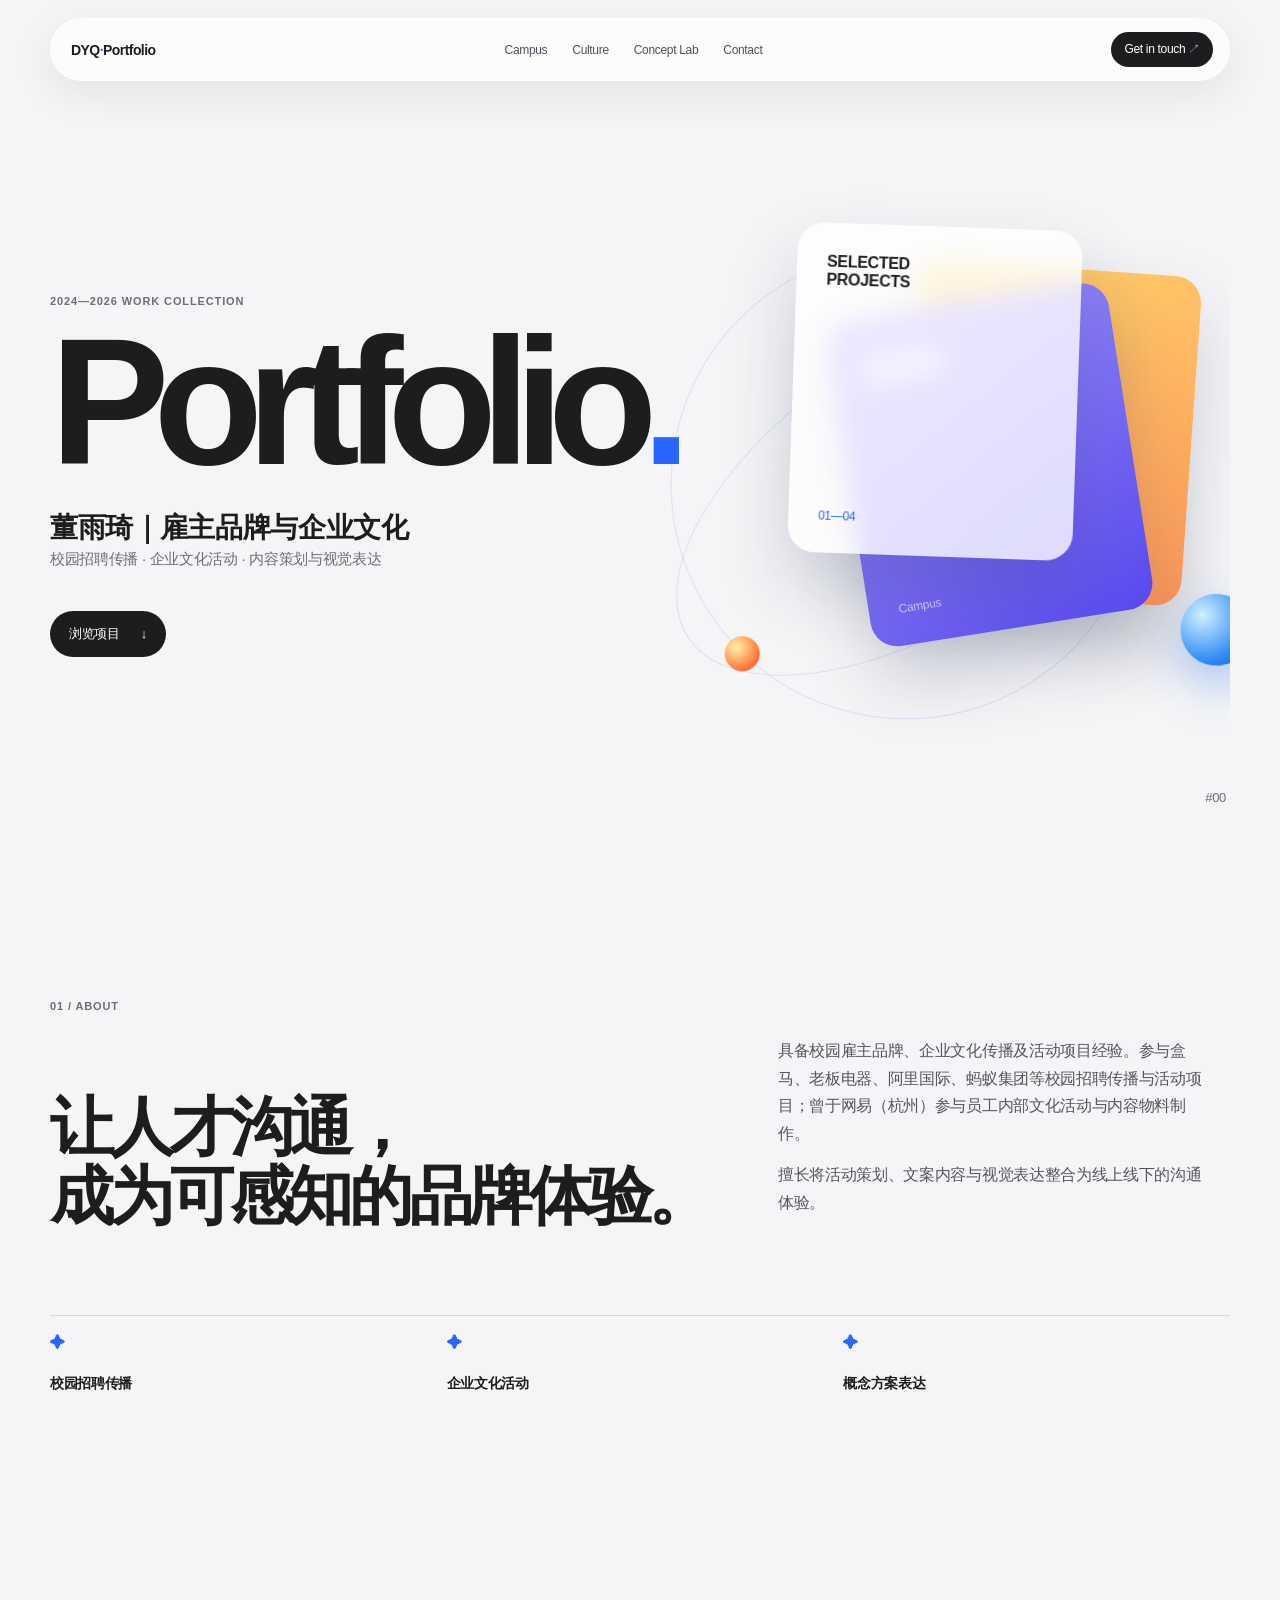
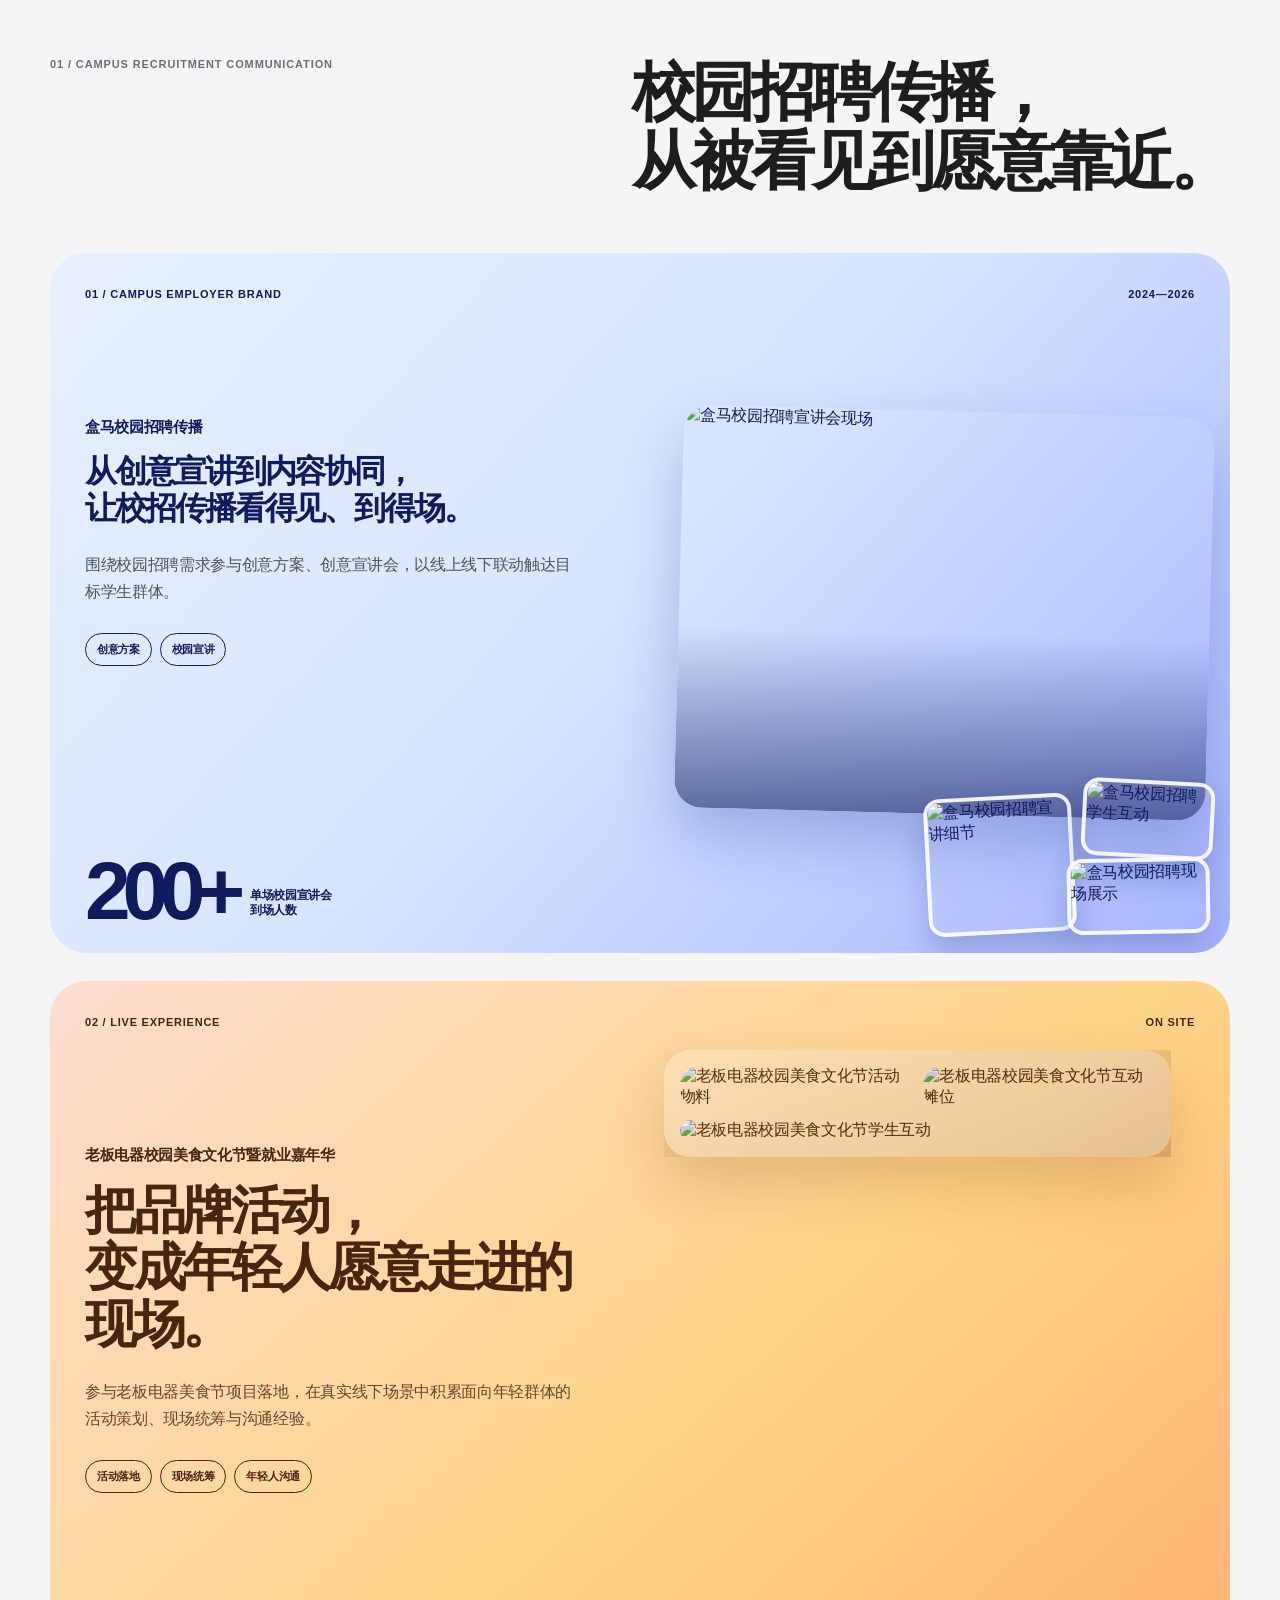
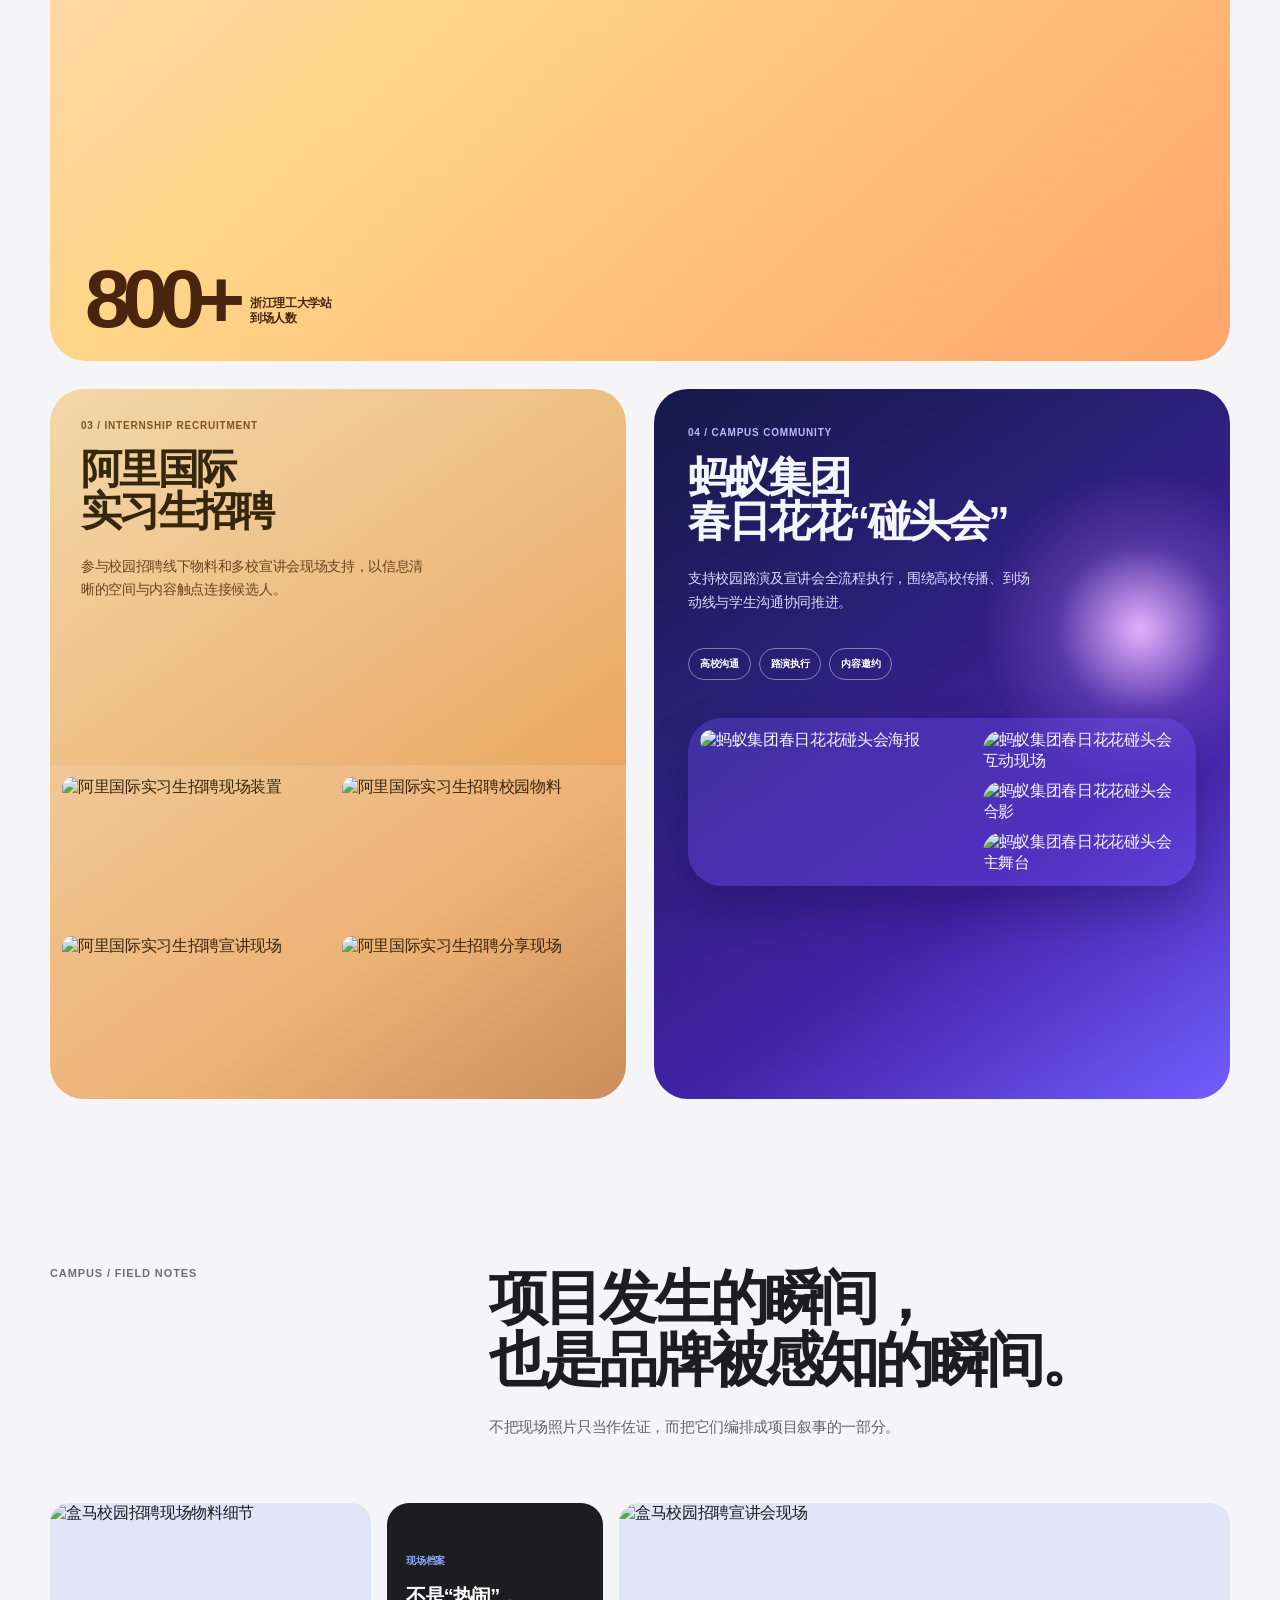
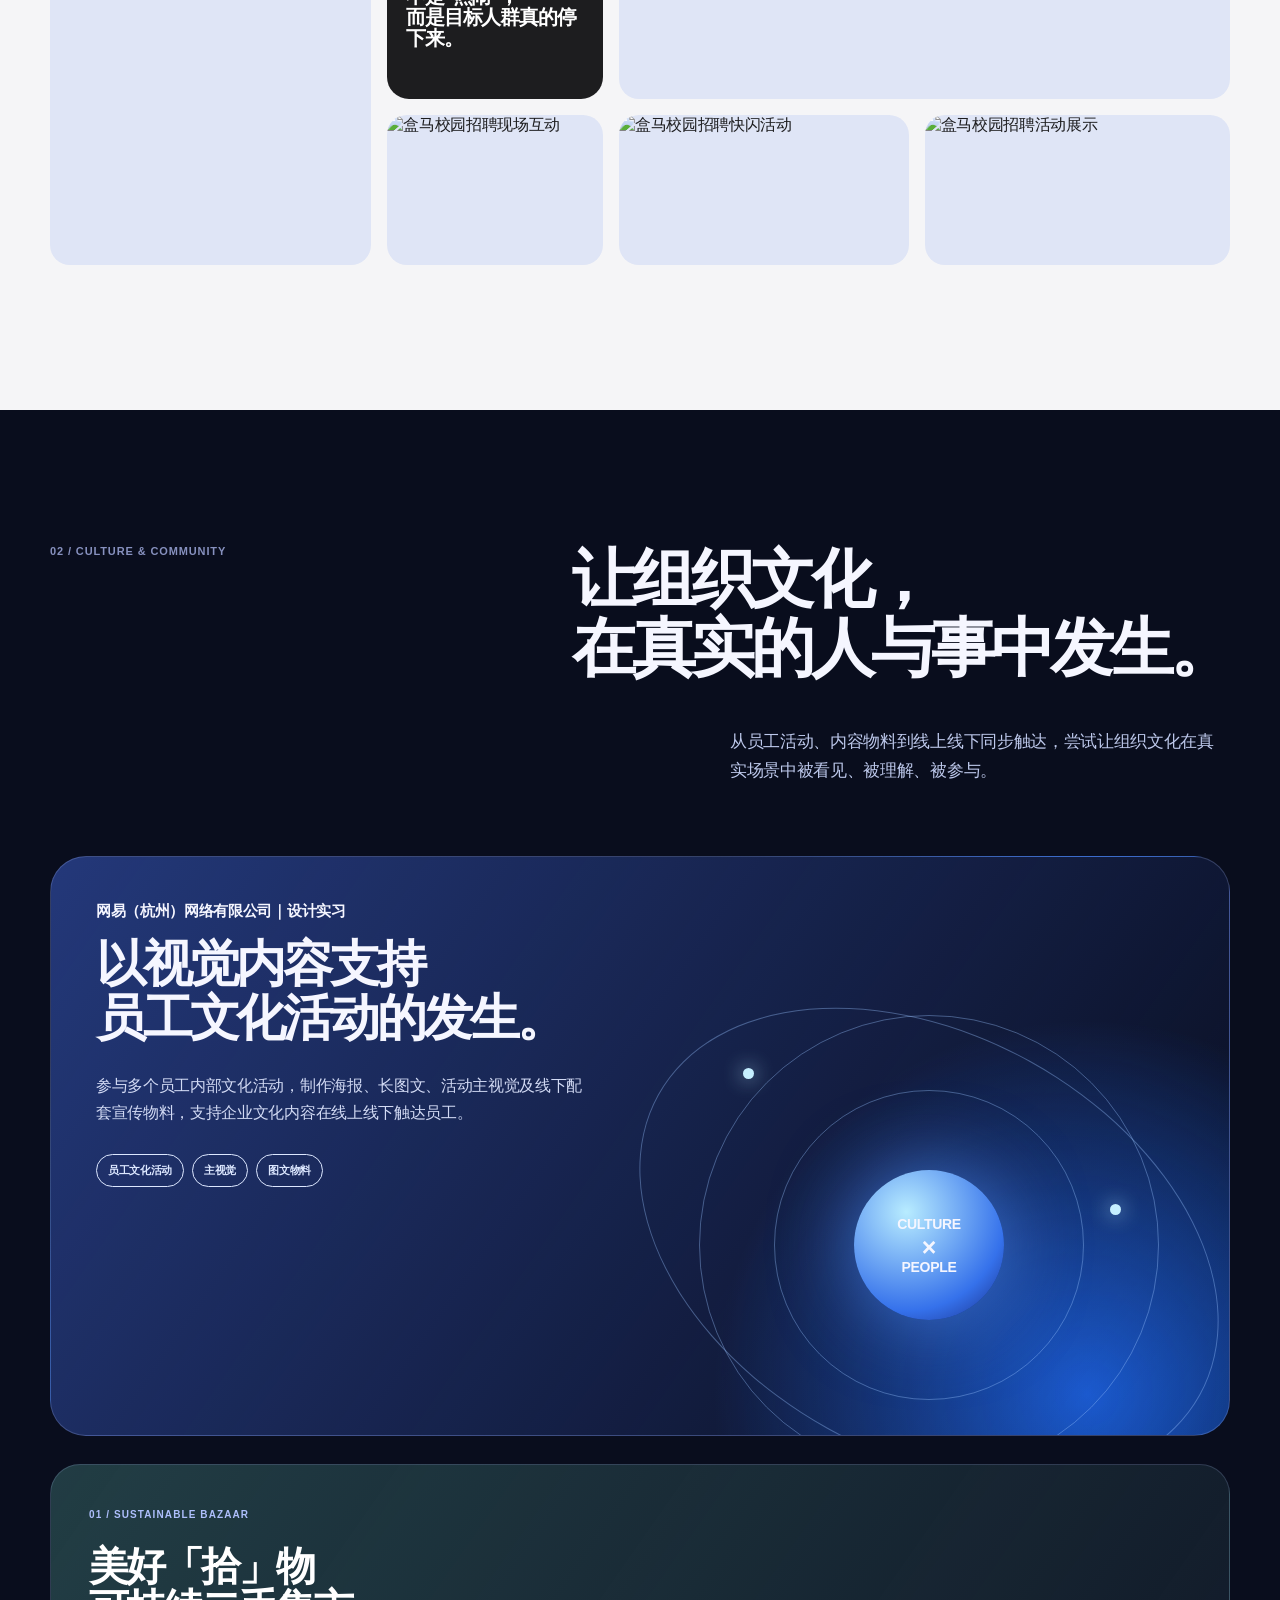
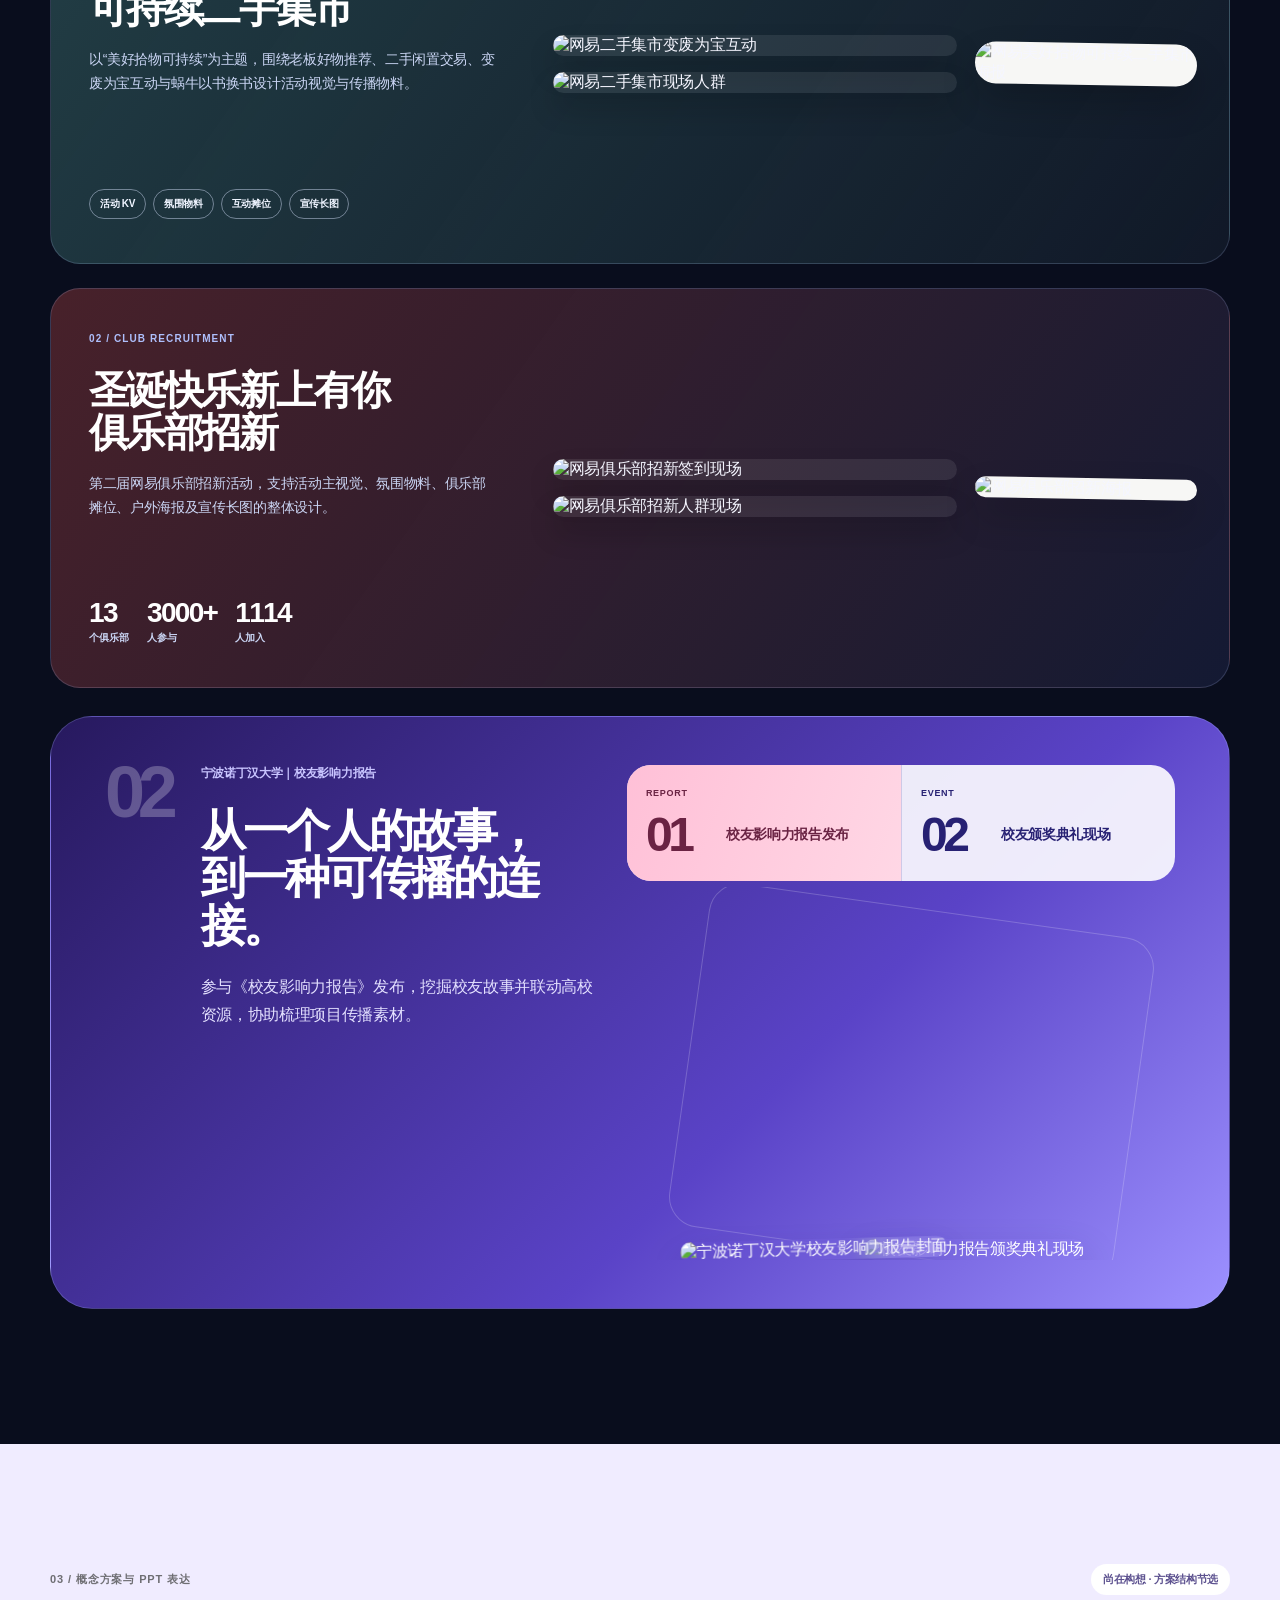
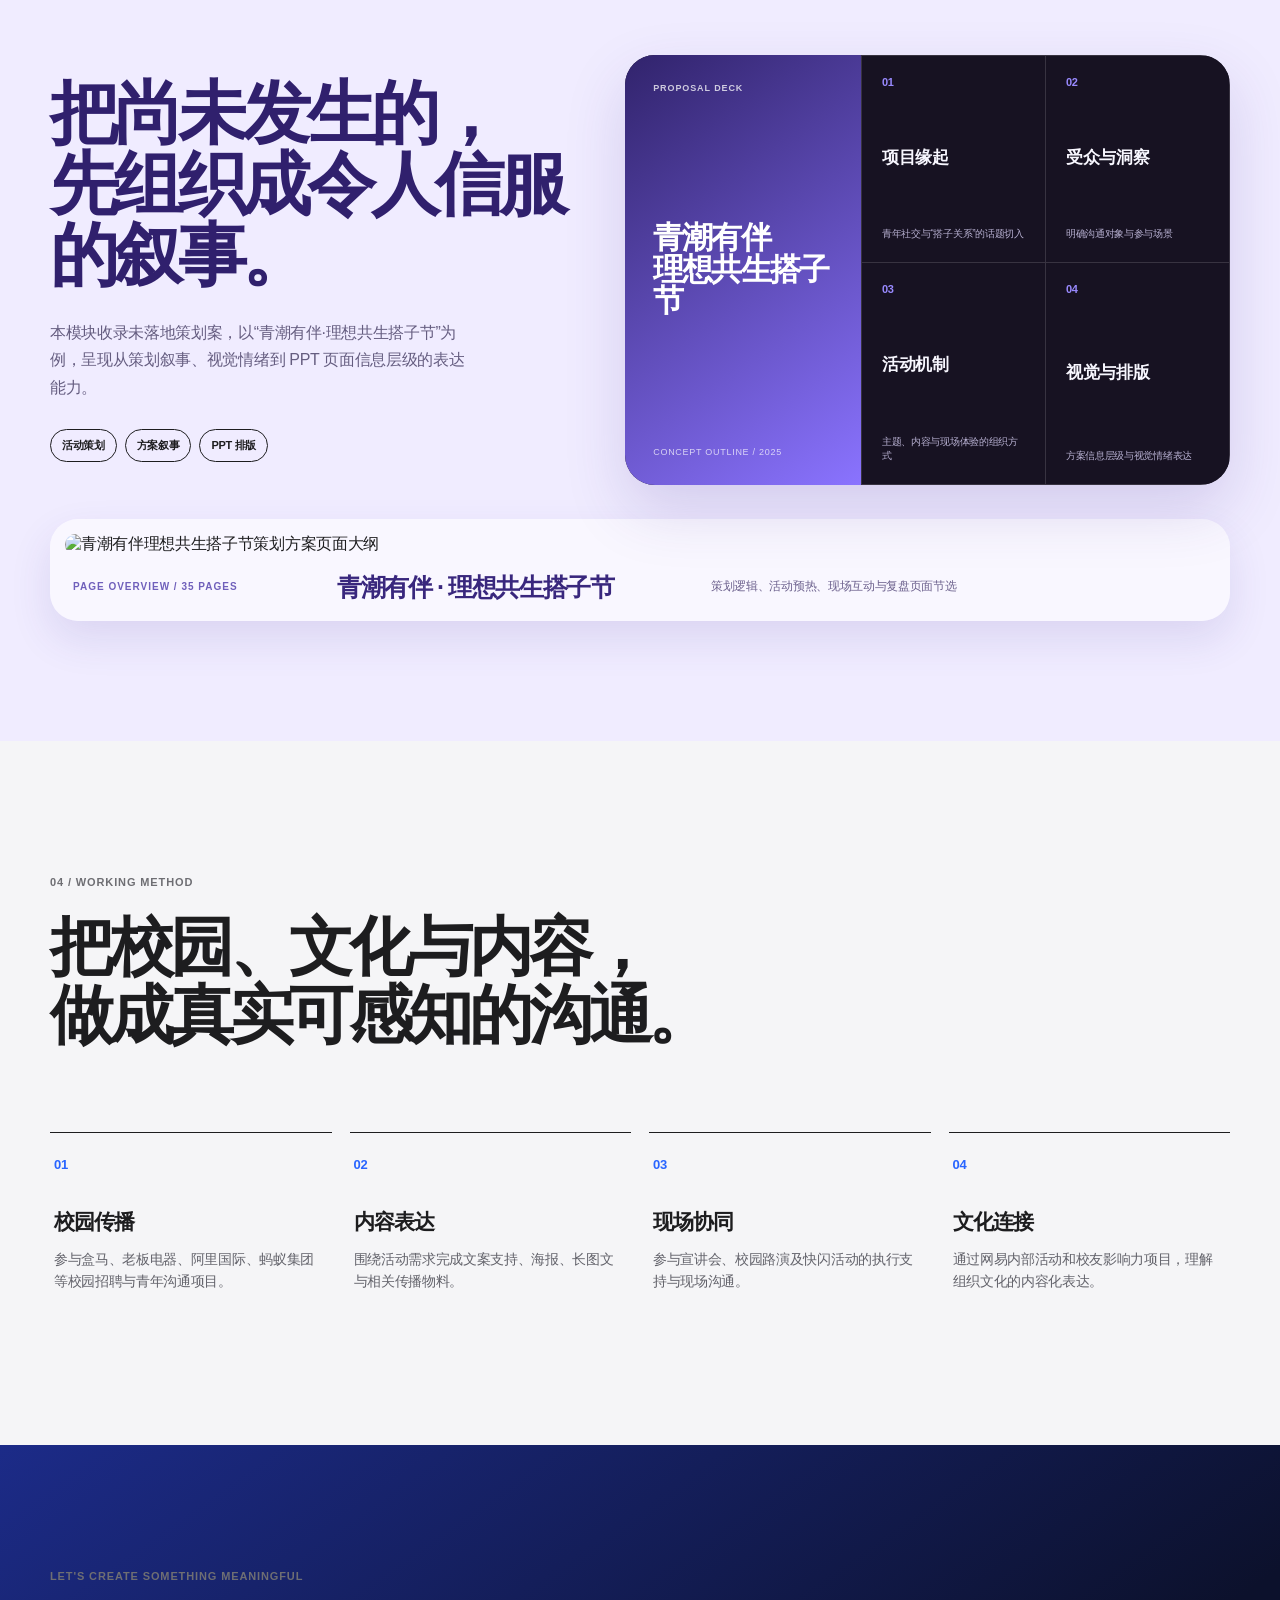
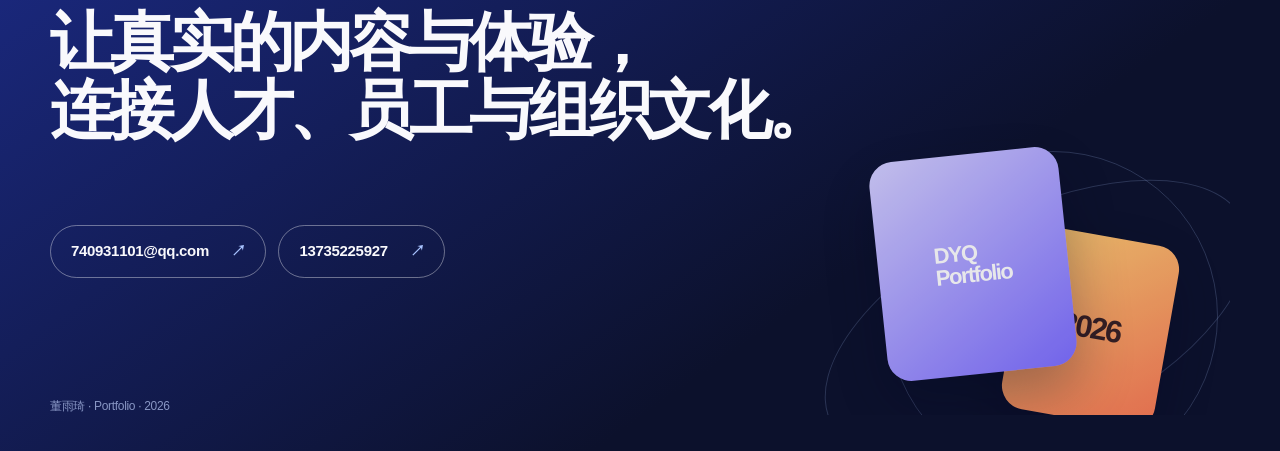
==== commit 9de1cff9: "Add files via upload" ====
--- a/index.html
+++ b/index.html
@@ -1,4 +1,4 @@
-<!doctype html>
+<!DOCTYPE html>
 <html lang="zh-CN">
   <head>
     <meta charset="UTF-8" />
@@ -229,4 +229,3 @@
     </main>
   </body>
 </html>
-.jpg
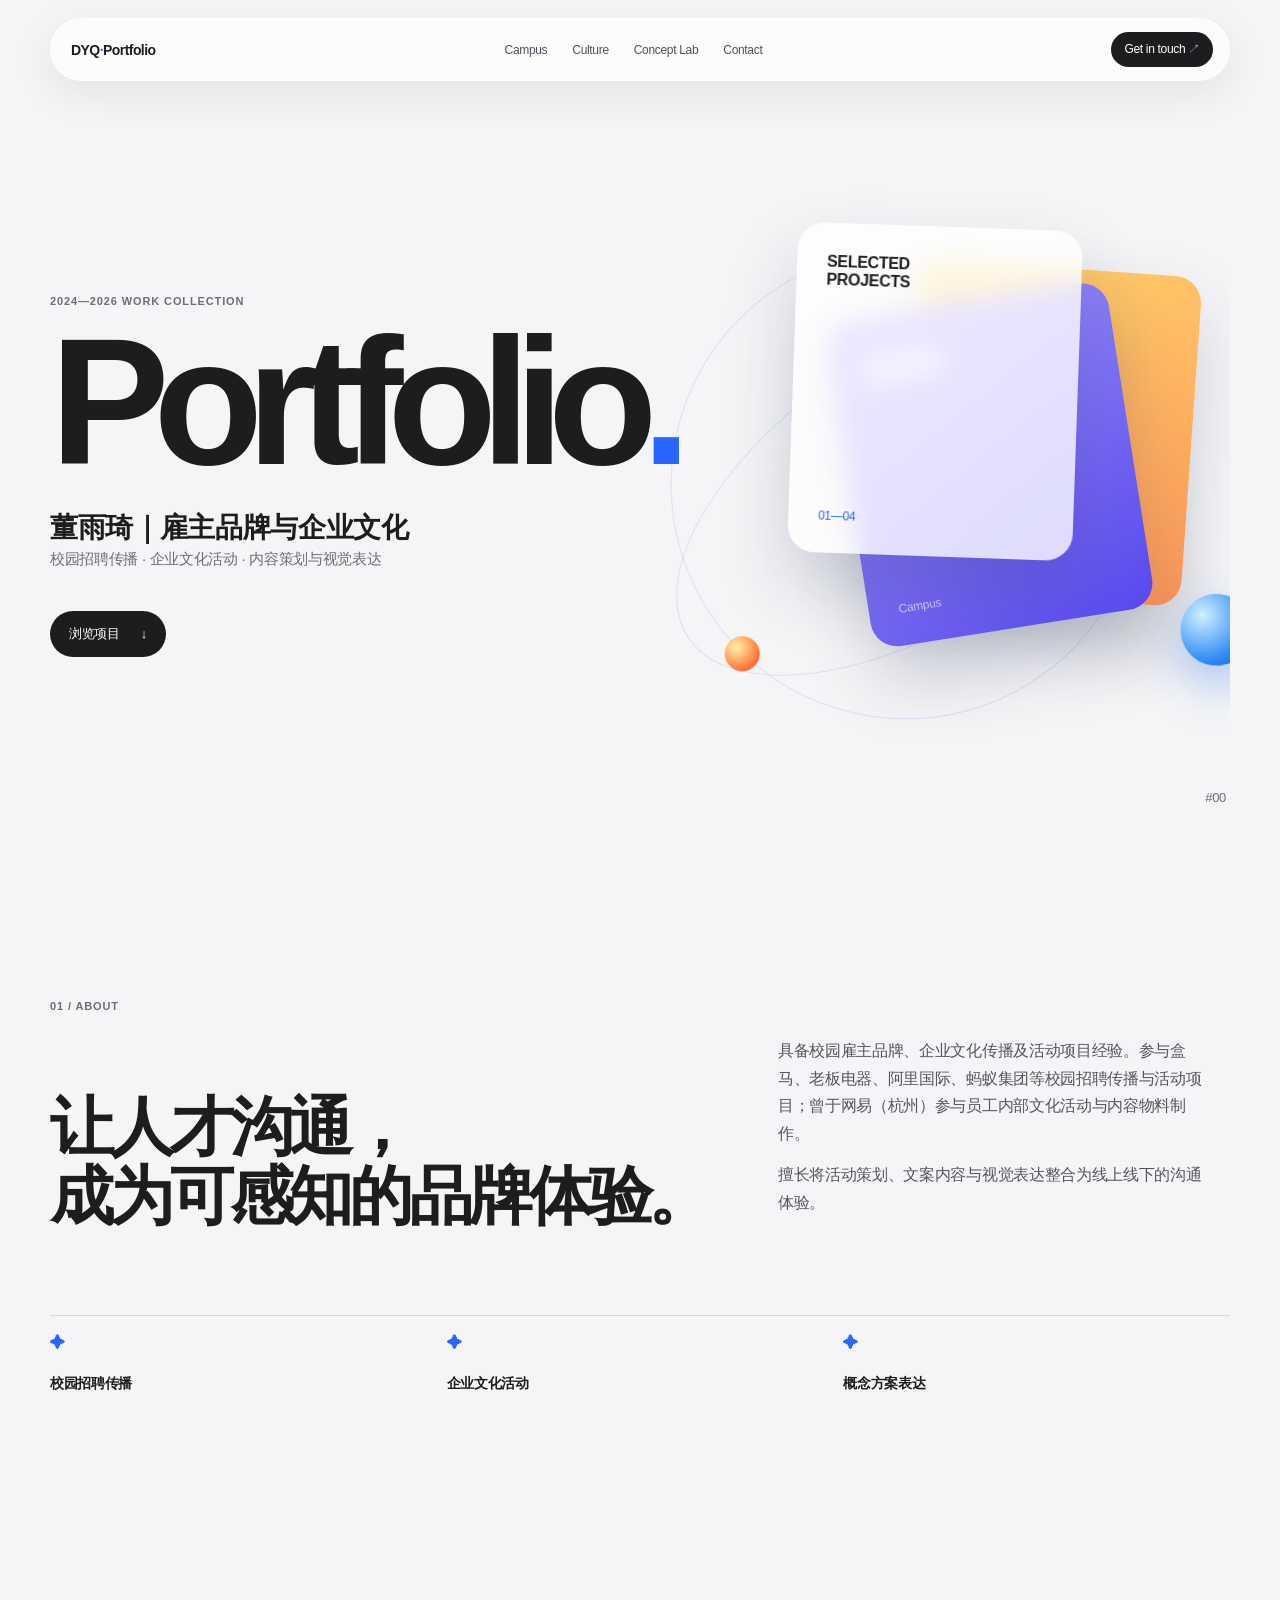
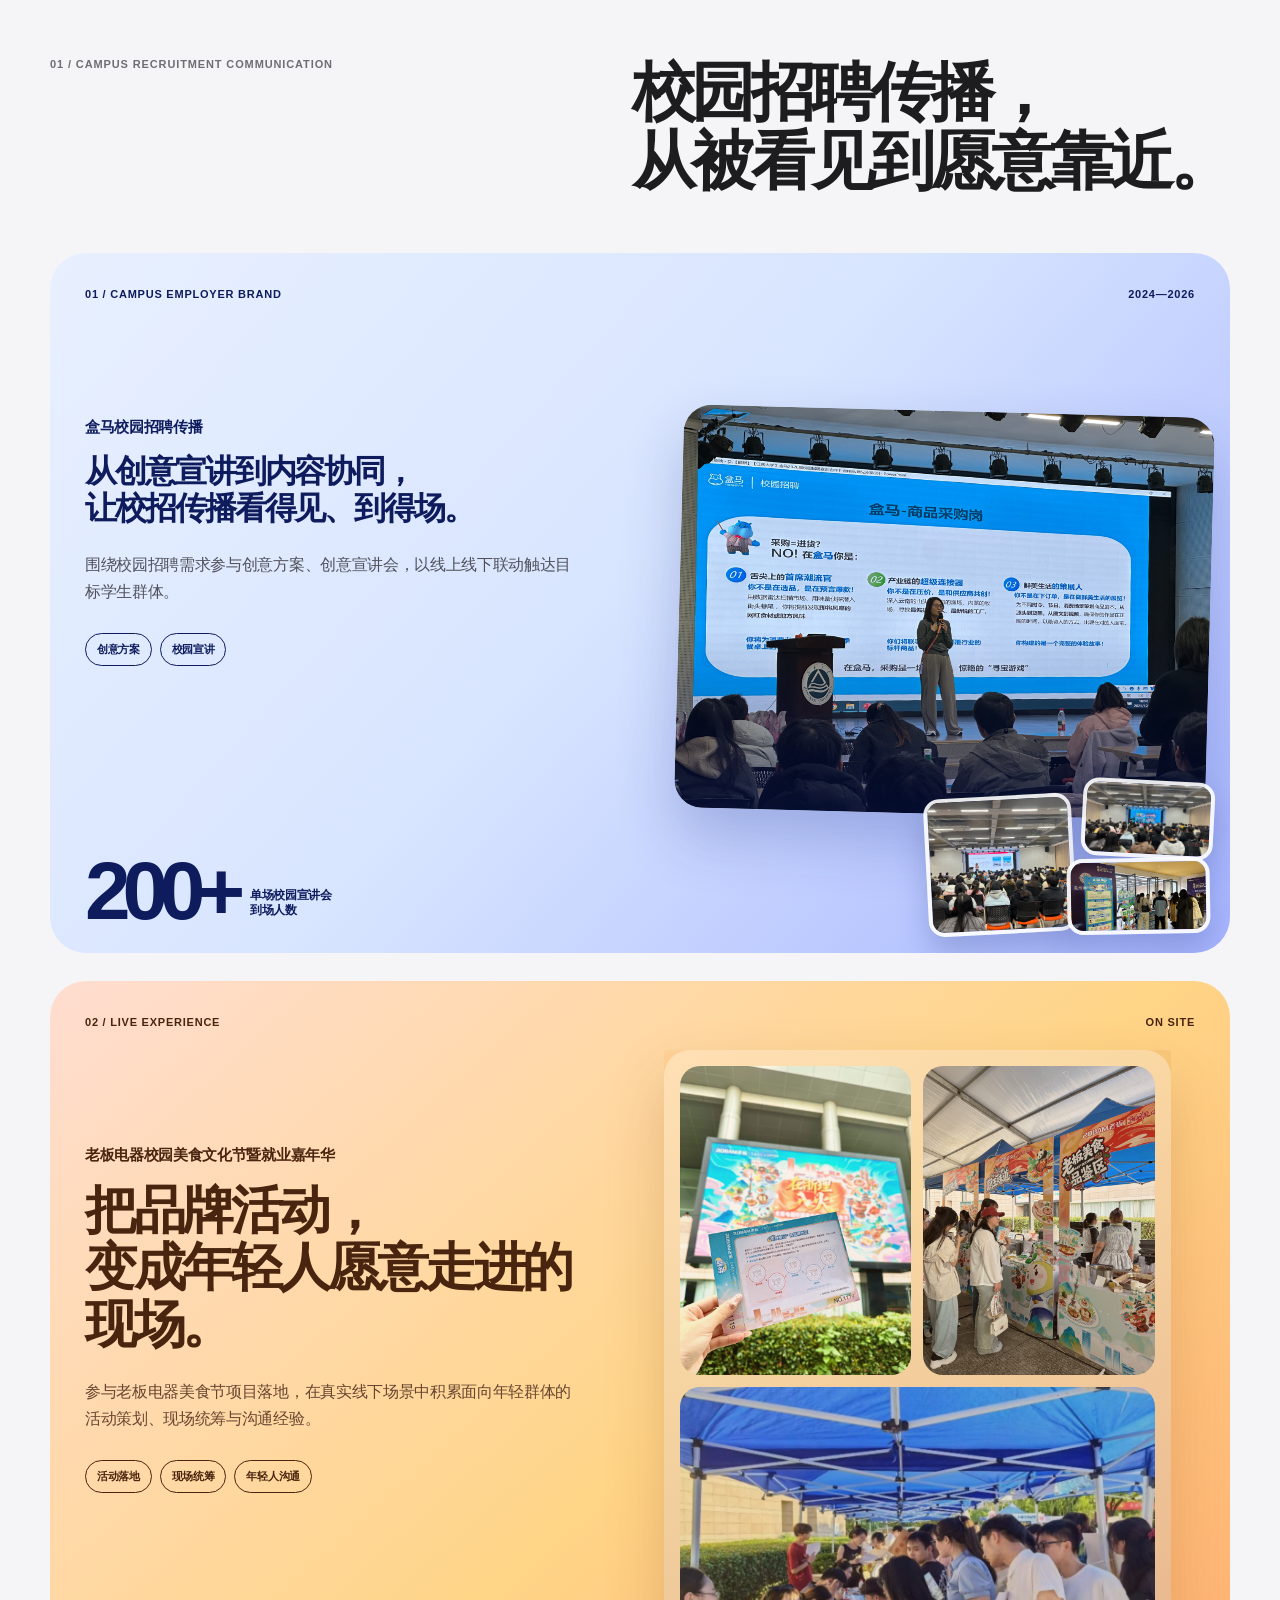
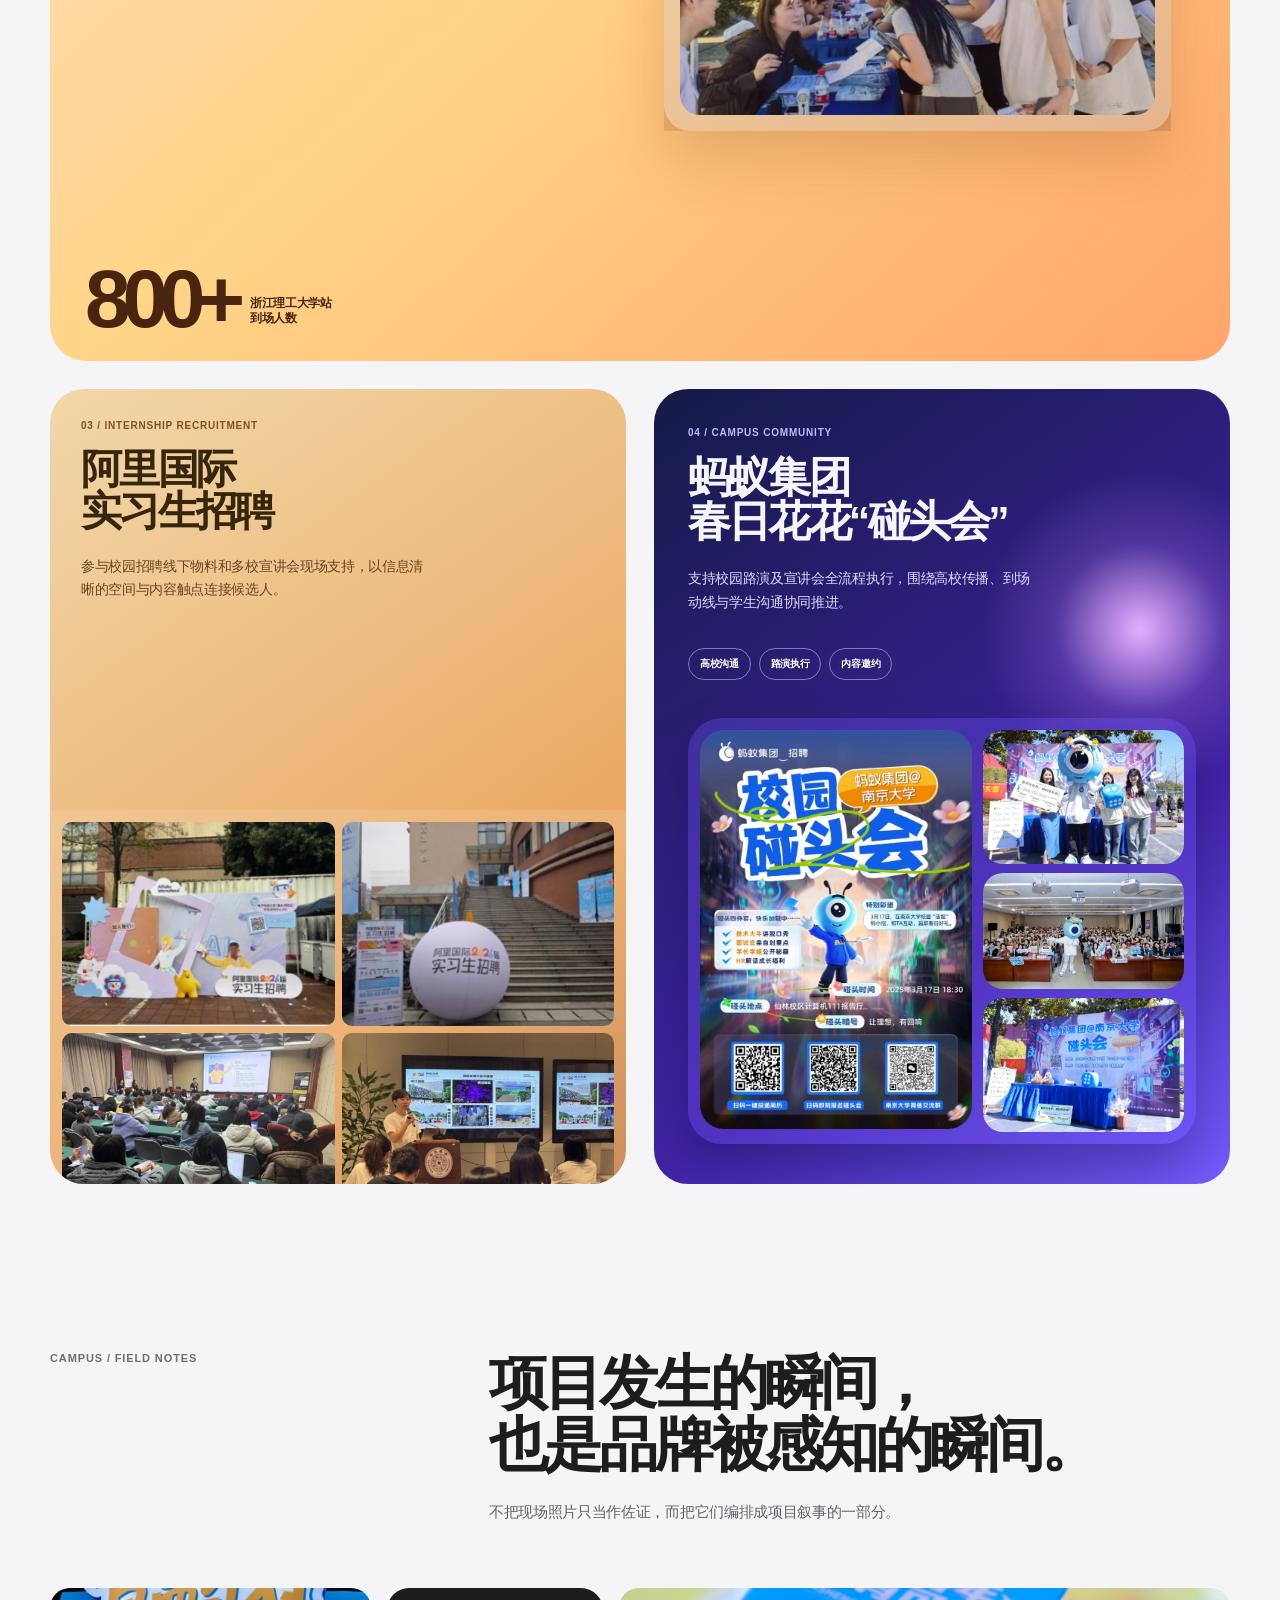
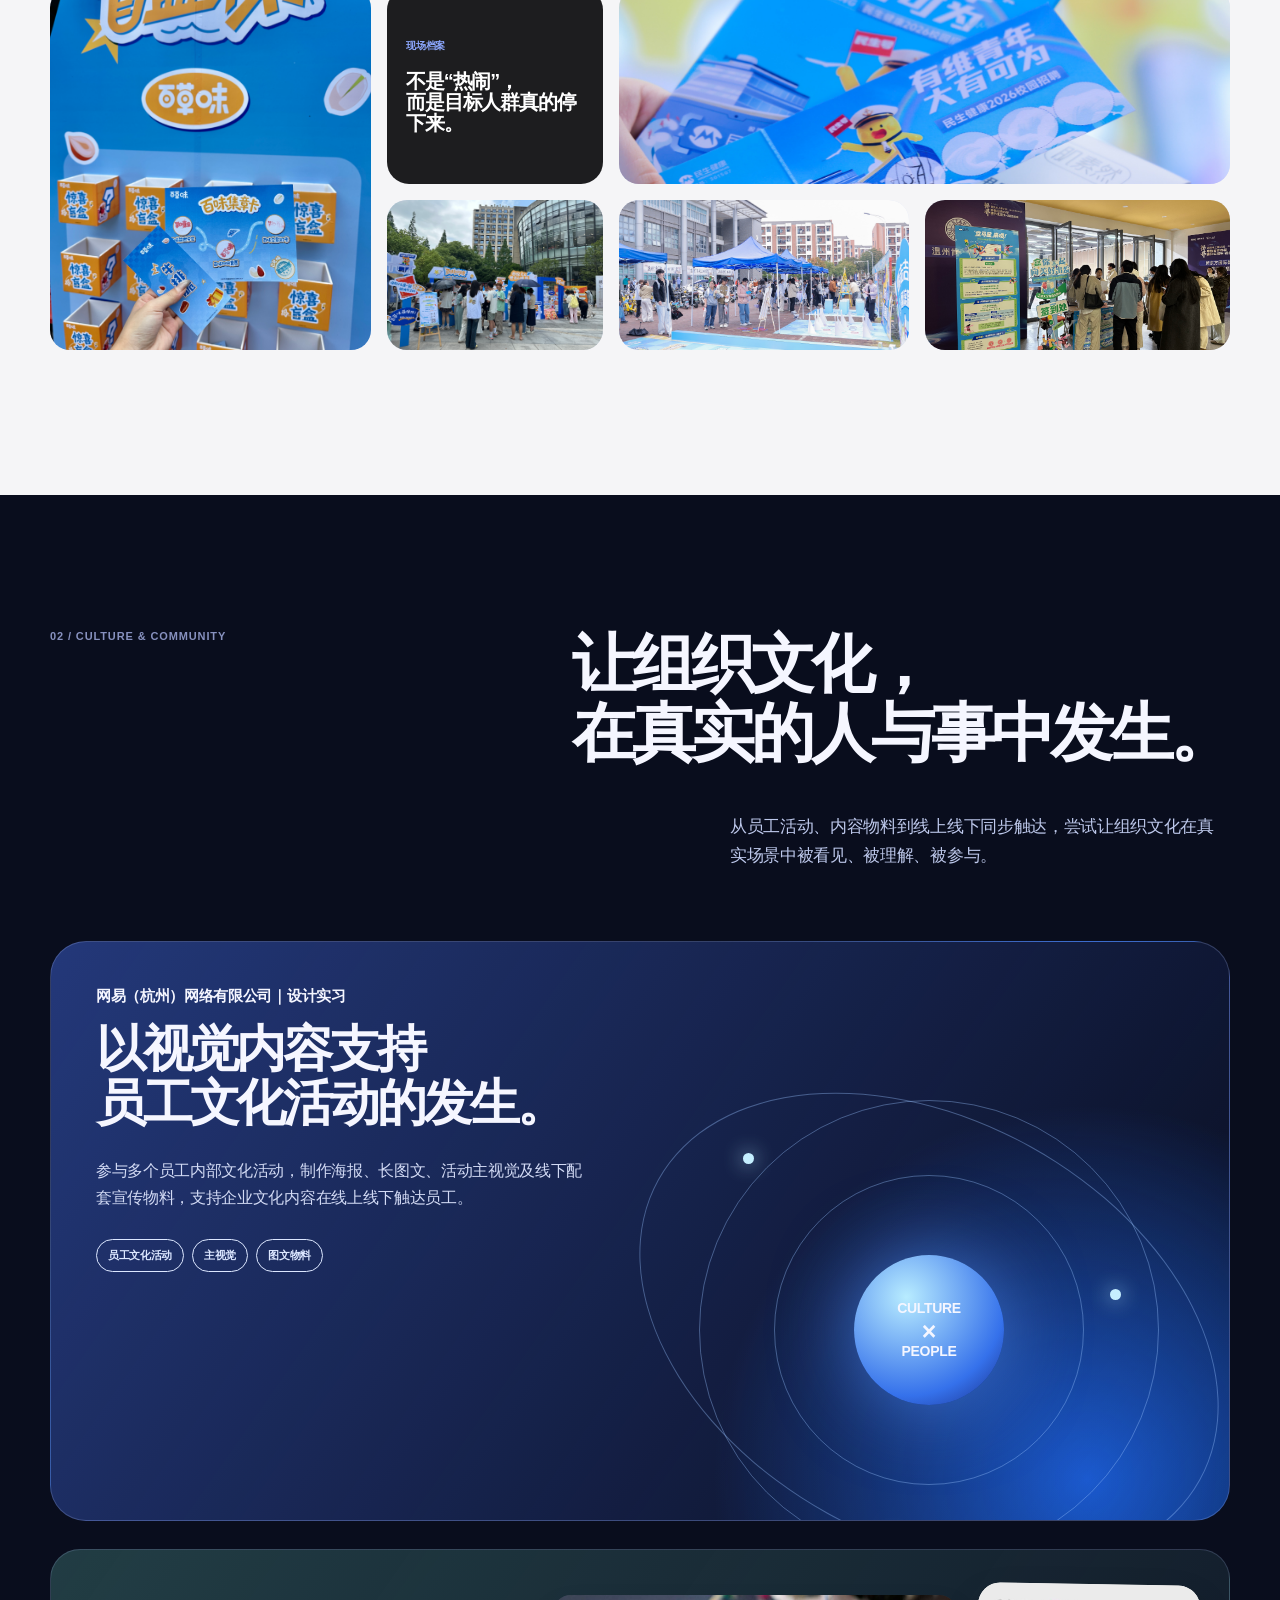
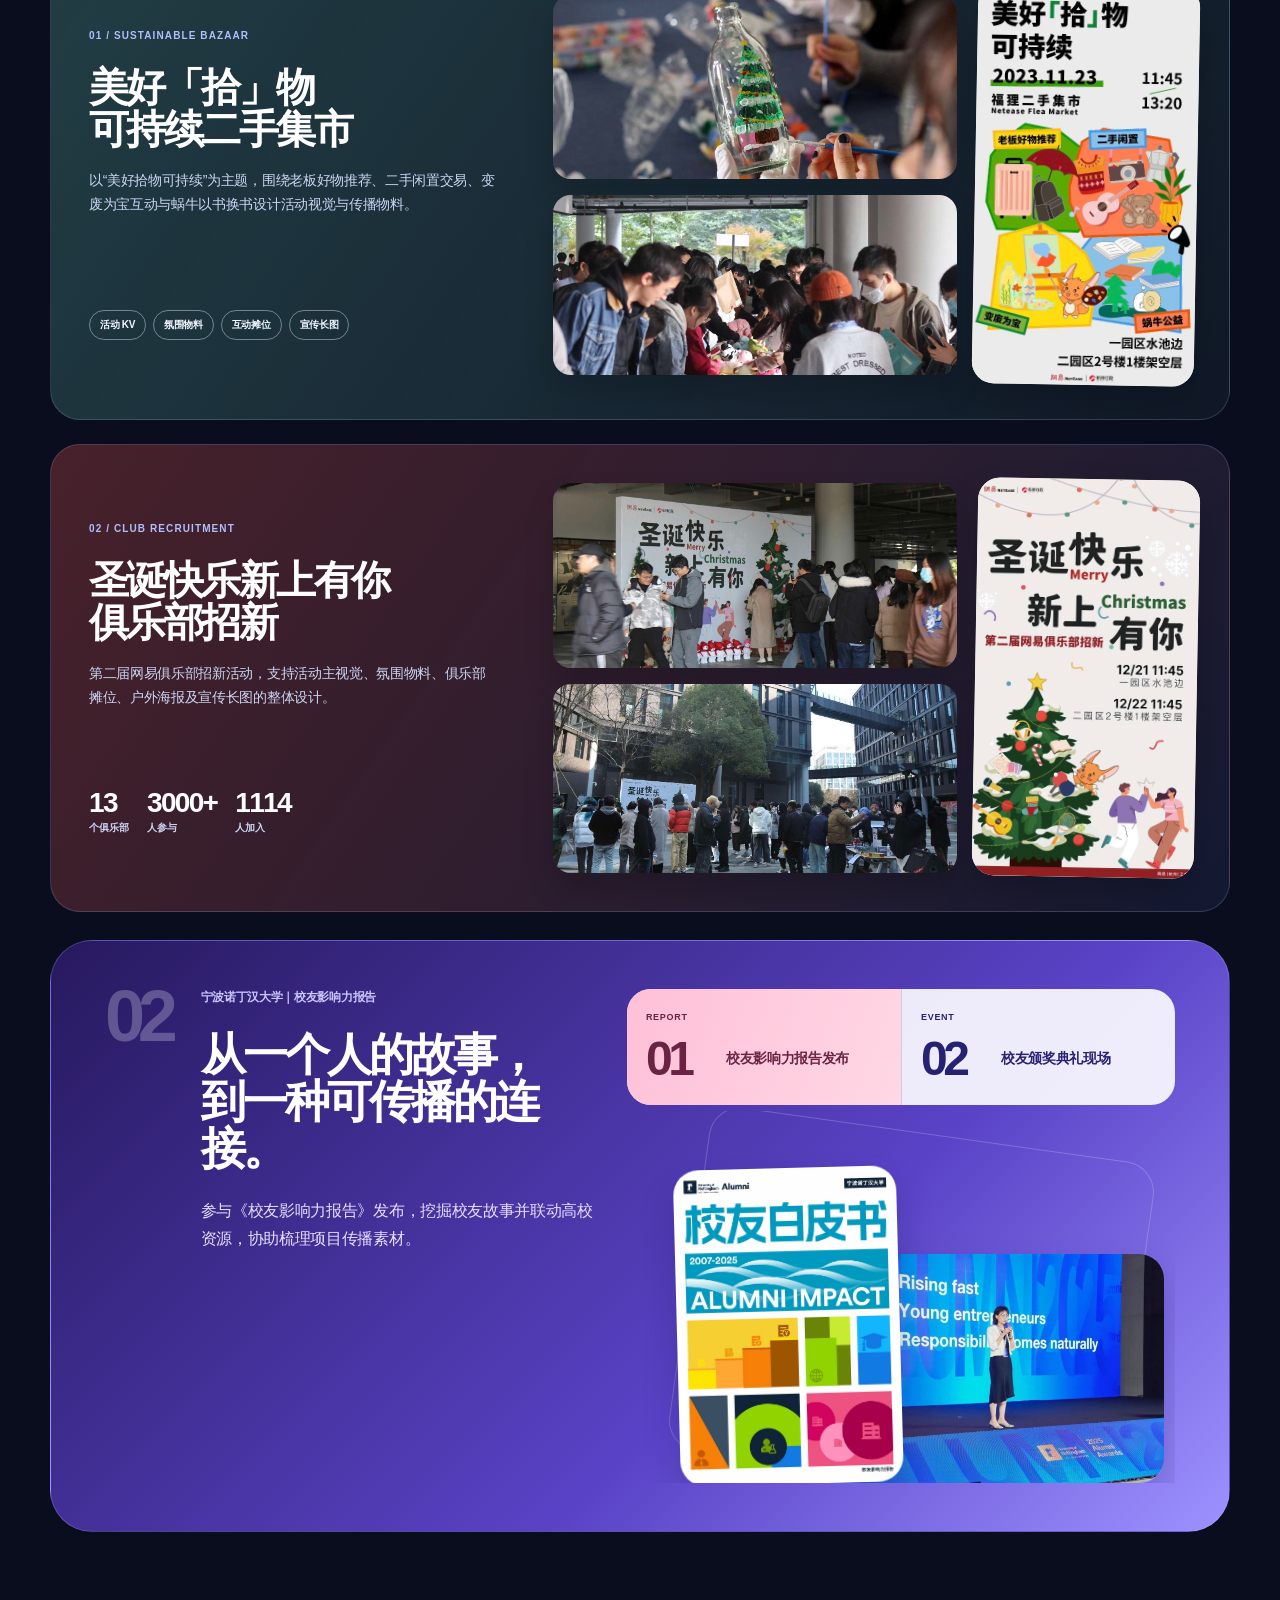
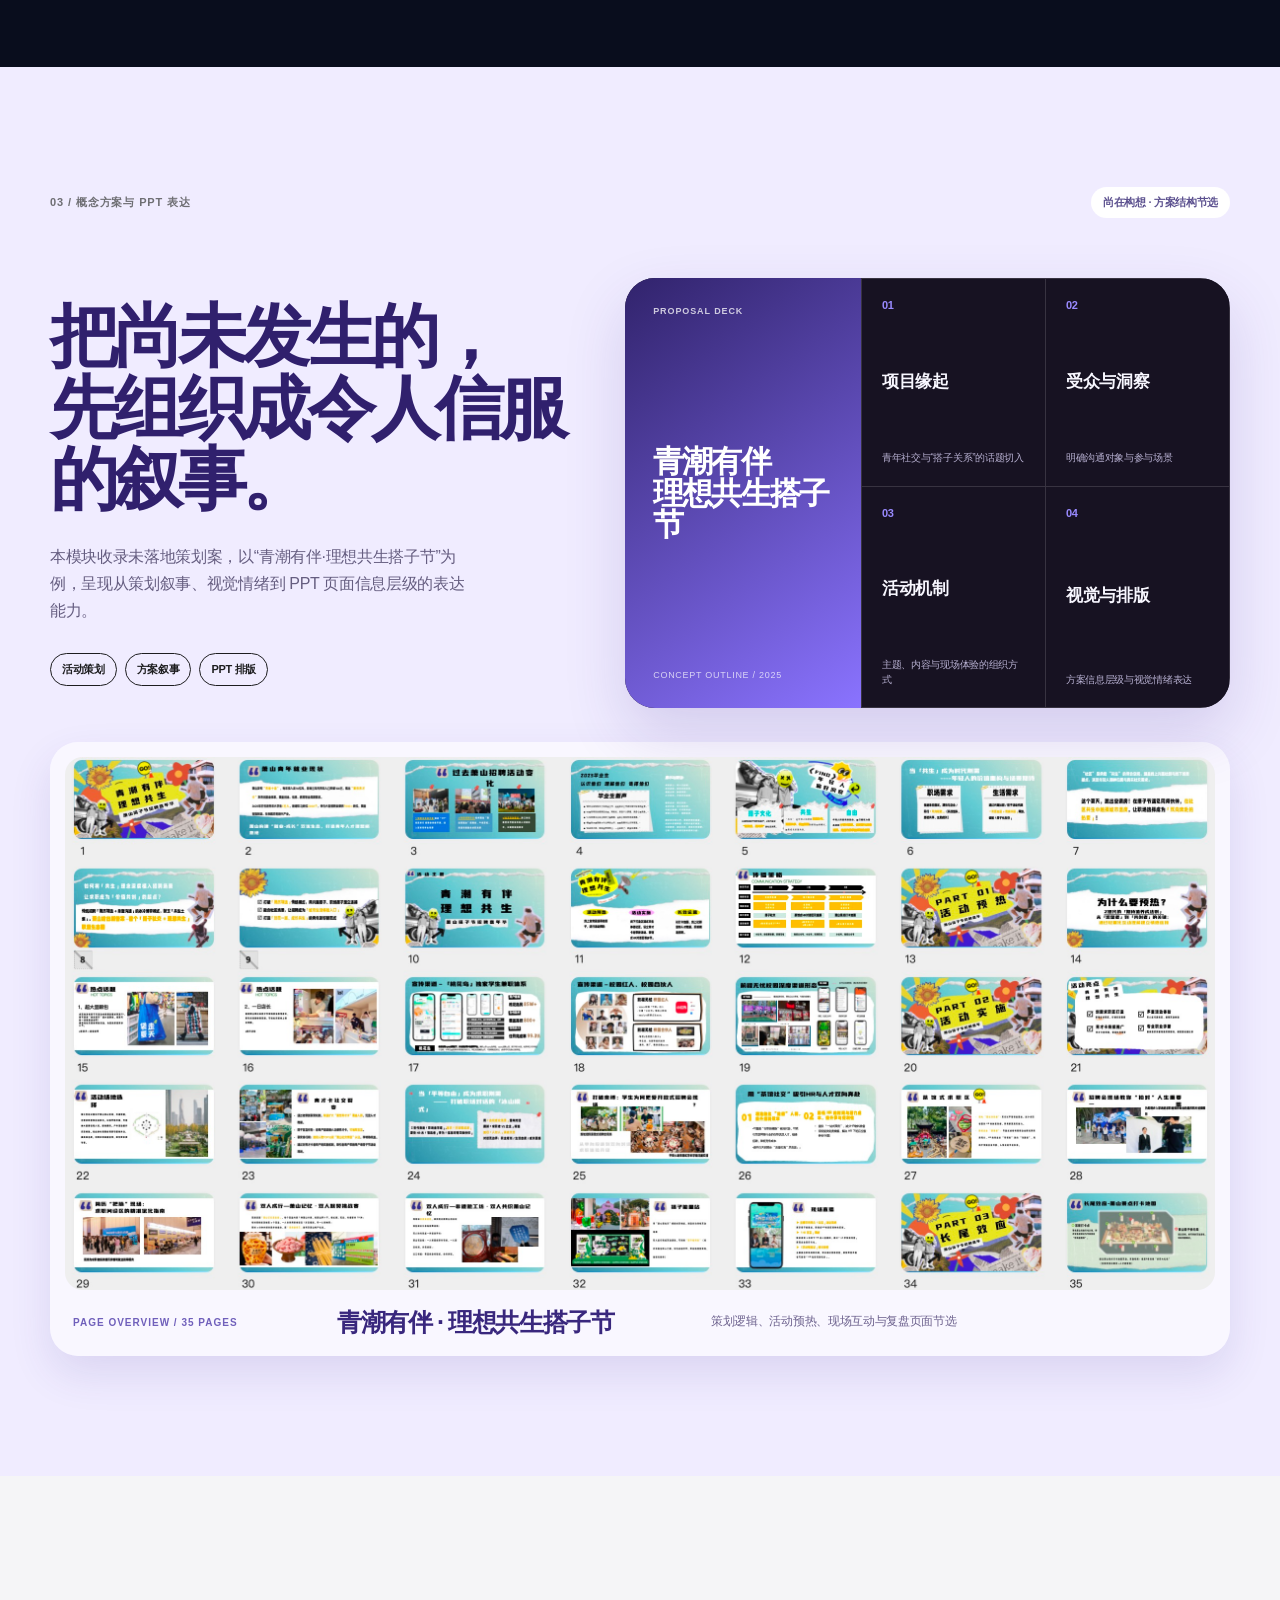
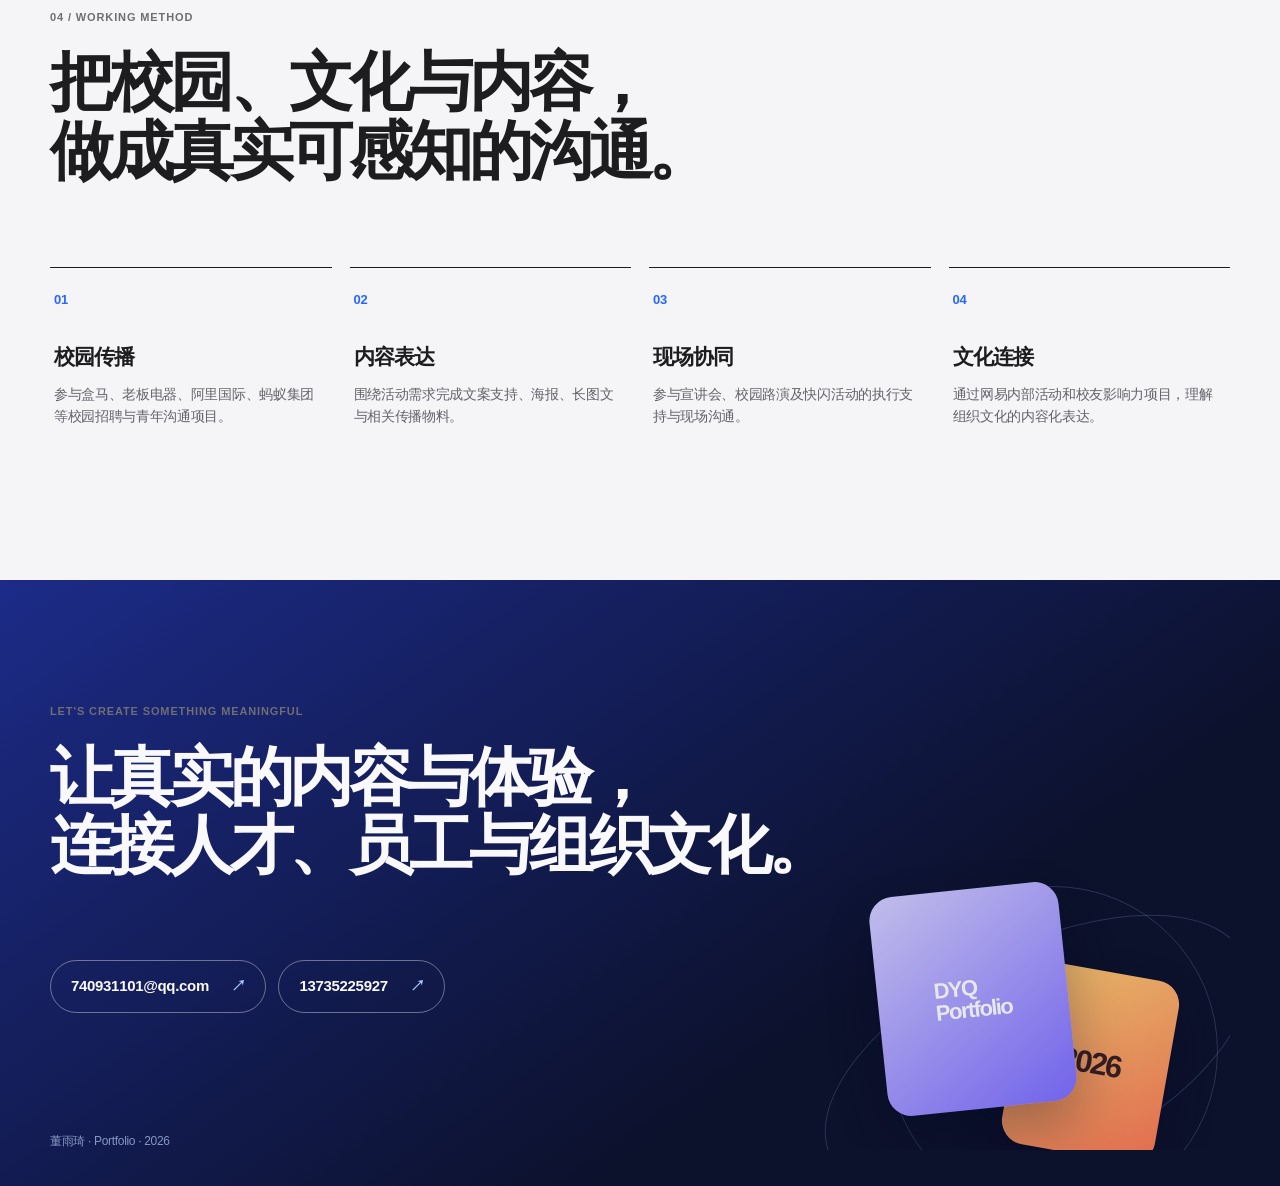
==== commit 5877e816: "Add files via upload" ====
--- a/index.html
+++ b/index.html
@@ -1,6 +1,7 @@
-<!DOCTYPE html>
+<!doctype html>
 <html lang="zh-CN">
   <head>
+    <base href="./" />
     <meta charset="UTF-8" />
     <meta name="viewport" content="width=device-width, initial-scale=1.0" />
     <meta name="description" content="董雨琦｜雇主品牌与企业文化作品集" />
